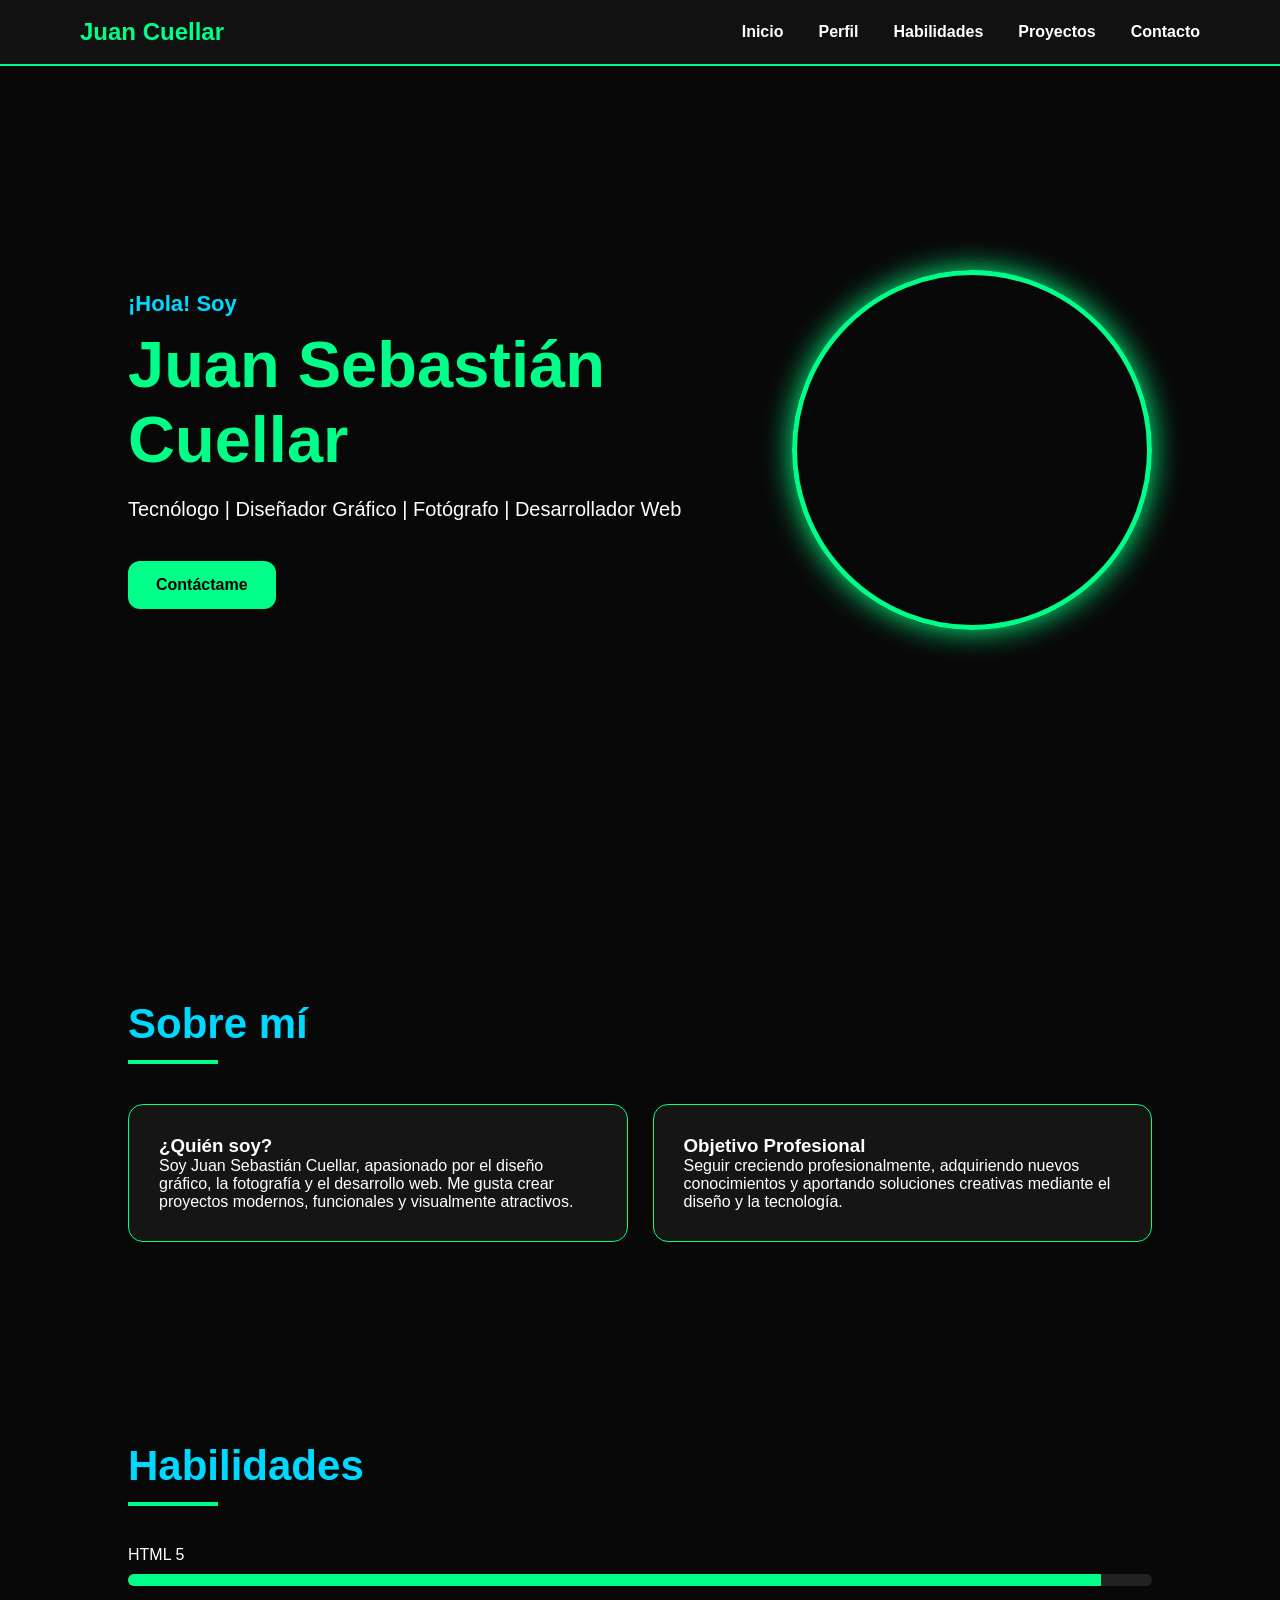
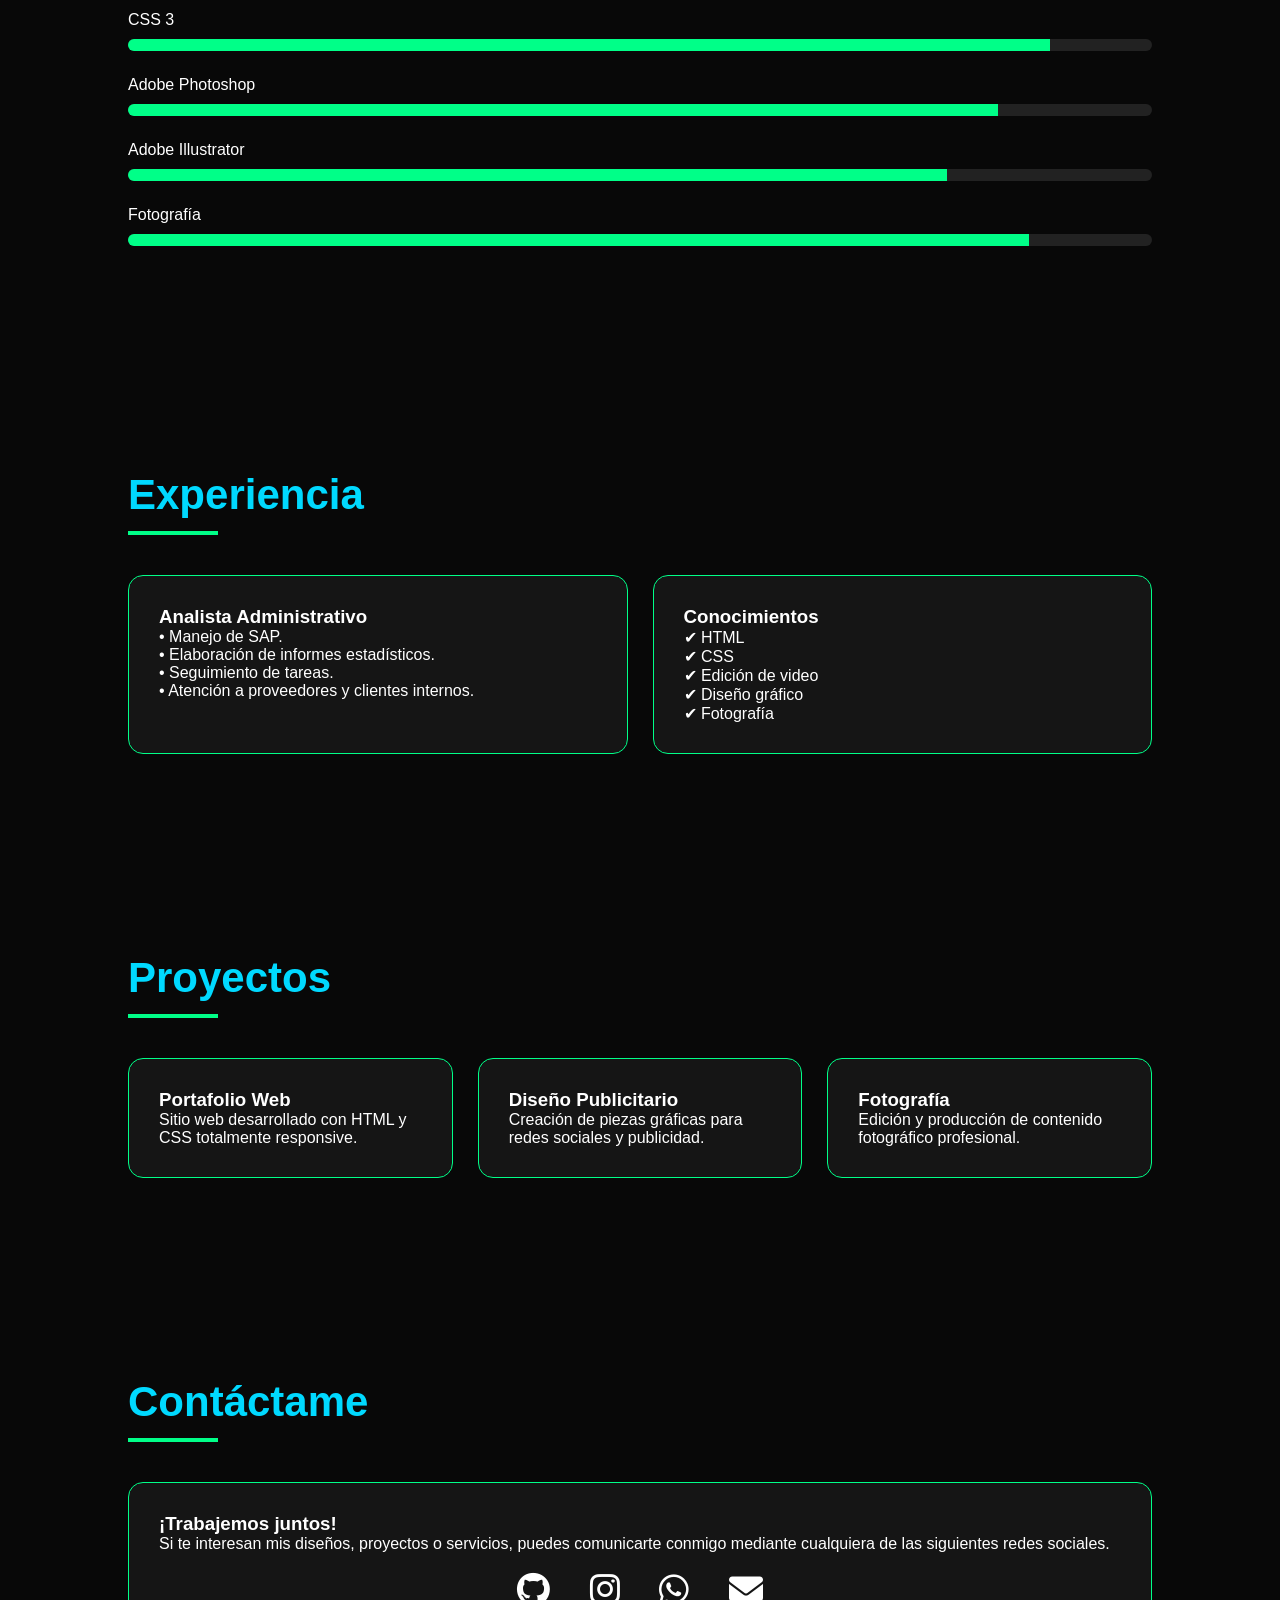
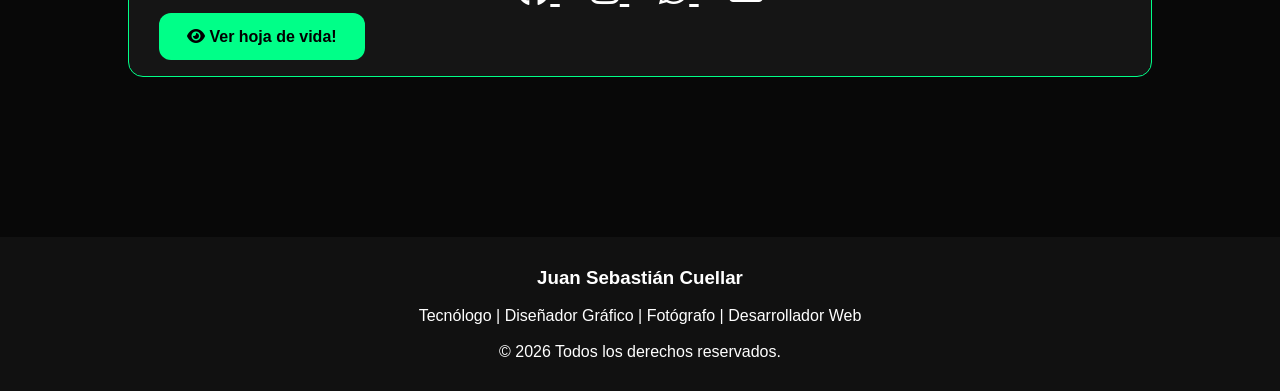
==== index.html @ 85b4ab9d "ACTUALIZADO - CORRECCIONES" ====
<!DOCTYPE html>
<html lang="es">

<head>

<meta charset="UTF-8">
<meta name="viewport" content="width=device-width, initial-scale=1.0">

<title>Juan Sebastián Cuellar | Portafolio</title>

<!-- ICONOS -->
<link rel="stylesheet"
href="https://cdnjs.cloudflare.com/ajax/libs/font-awesome/6.7.2/css/all.min.css">

<style>

/*==========================
RESET
==========================*/

*{
margin:0;
padding:0;
box-sizing:border-box;
font-family:Arial, Helvetica, sans-serif;
}

html{
scroll-behavior:smooth;
}

body{

background:#080808;

color:white;

overflow-x:hidden;

}


/*==========================
NAVBAR
==========================*/

header{

position:fixed;

top:0;

left:0;

width:100%;

background:#111;

border-bottom:2px solid #00ff88;

z-index:999;

}

nav{

max-width:1200px;

margin:auto;

display:flex;

justify-content:space-between;

align-items:center;

padding:18px 40px;

}

.logo{

font-size:24px;

font-weight:bold;

color:#00ff88;

}

.menu{

display:flex;

list-style:none;

gap:35px;

}

.menu a{

color:white;

text-decoration:none;

font-weight:bold;

transition:.3s;

}

.menu a:hover{

color:#00ff88;

}

.menu-toggle{

display:none;

font-size:30px;

cursor:pointer;

}


/*==========================
INICIO
==========================*/

.hero{

min-height:100vh;

display:flex;

justify-content:space-between;

align-items:center;

padding:120px 10%;

gap:50px;

}

.hero-text{

max-width:600px;

}

.hero-text h3{

font-size:22px;

color:#00d9ff;

margin-bottom:10px;

}

.hero-text h1{

font-size:65px;

margin-bottom:15px;

color:#00ff88;

}

.hero-text p{

font-size:20px;

line-height:1.7;

margin-bottom:35px;

}

.botones{

display:flex;

gap:20px;

flex-wrap:wrap;

}

.btn{

background:#00ff88;

padding:15px 28px;

border-radius:12px;

text-decoration:none;

color:black;

font-weight:bold;

transition:.3s;

}

.btn:hover{

transform:translateY(-5px);

background:#00d9ff;

}

.hero img{

width:360px;

height:360px;

border-radius:50%;

object-fit:cover;

border:5px solid #00ff88;

box-shadow:0 0 30px #00ff88;

}


/*==========================
SECCIONES
==========================*/

section{

padding:100px 10%;

}

.titulo{

font-size:42px;

color:#00d9ff;

margin-bottom:40px;

position:relative;

}

.titulo::after{

content:"";

display:block;

width:90px;

height:4px;

background:#00ff88;

margin-top:12px;

}


/*==========================
TARJETAS
==========================*/

.cards{

display:grid;

grid-template-columns:repeat(auto-fit,minmax(250px,1fr));

gap:25px;

}

.card{

background:#151515;

padding:30px;

border-radius:15px;

border:1px solid #00ff88;

transition:.4s;

}

.card:hover{

transform:translateY(-10px);

box-shadow:0 0 20px #00ff88;

}


/*==========================
BARRAS
==========================*/

.skill{

margin-bottom:25px;

}

.skill span{

display:block;

margin-bottom:10px;

}

.barra{

width:100%;

height:12px;

background:#222;

border-radius:20px;

overflow:hidden;

}

.progreso{

height:100%;

background:#00ff88;

}


/*==========================
REDES
==========================*/

.social{

text-align:center;

}

.social a{

font-size:34px;

color:white;

margin:15px;

transition:.3s;

}

.social a:hover{

color:#00ff88;

}


/*==========================
FOOTER
==========================*/

footer{

background:#111;

text-align:center;

padding:30px;

margin-top:60px;

}


/*==========================
RESPONSIVE
==========================*/

@media(max-width:900px){

.menu{

display:none;

position:absolute;

top:80px;

left:0;

width:100%;

background:#111;

flex-direction:column;

padding:30px;

text-align:center;

}

.menu.active{

display:flex;

}

.menu-toggle{

display:block;

}

.hero{

flex-direction:column-reverse;

text-align:center;

padding-top:160px;

}

.hero img{

width:230px;

height:230px;

}

.hero-text h1{

font-size:45px;

}

.hero-text p{

font-size:18px;

}

.botones{

justify-content:center;

}

}

</style>

</head>

<body>


<header>

<nav>

<div class="logo">

Juan Cuellar

</div>

<div class="menu-toggle" id="menu-toggle">

☰

</div>

<ul class="menu" id="menu">

<li><a href="#inicio">Inicio</a></li>

<li><a href="#perfil">Perfil</a></li>

<li><a href="#habilidades">Habilidades</a></li>

<li><a href="#proyectos">Proyectos</a></li>

<li><a href="#contacto">Contacto</a></li>

</ul>

</nav>

</header>



<section id="inicio" class="hero">

<div class="hero-text">

<h3>¡Hola! Soy</h3>

<h1>Juan Sebastián Cuellar</h1>

<p>

Tecnólogo | Diseñador Gráfico | Fotógrafo | Desarrollador Web

</p>

<div class="botones">

<a href="#contacto" class="btn">

Contáctame

</a>


</div>

</div>

<img src="https://r2.fivemanage.com/TDq9dc4mhyBtSby4RdbFO/imagen_2026-07-11_012246253.png" alt="Foto">

</section>

<!-- ==========================
PERFIL
========================== -->

<section id="perfil">

    <h2 class="titulo">Sobre mí</h2>

    <div class="cards">

        <div class="card">

            <h3>¿Quién soy?</h3>

            <p>
                Soy Juan Sebastián Cuellar, apasionado por el diseño gráfico,
                la fotografía y el desarrollo web. Me gusta crear proyectos
                modernos, funcionales y visualmente atractivos.
            </p>

        </div>

        <div class="card">

            <h3>Objetivo Profesional</h3>

            <p>
                Seguir creciendo profesionalmente, adquiriendo nuevos conocimientos
                y aportando soluciones creativas mediante el diseño y la tecnología.
            </p>

        </div>

    </div>

</section>



<!-- ==========================
HABILIDADES
========================== -->

<section id="habilidades">

    <h2 class="titulo">Habilidades</h2>

    <div class="skill">

        <span>HTML 5</span>

        <div class="barra">
            <div class="progreso" style="width:95%;"></div>
        </div>

    </div>

    <div class="skill">

        <span>CSS 3</span>

        <div class="barra">
            <div class="progreso" style="width:90%;"></div>
        </div>

    </div>

    <div class="skill">

        <span>Adobe Photoshop</span>

        <div class="barra">
            <div class="progreso" style="width:85%;"></div>
        </div>

    </div>

    <div class="skill">

        <span>Adobe Illustrator</span>

        <div class="barra">
            <div class="progreso" style="width:80%;"></div>
        </div>

    </div>

    <div class="skill">

        <span>Fotografía</span>

        <div class="barra">
            <div class="progreso" style="width:88%;"></div>
        </div>

    </div>

</section>



<!-- ==========================
EXPERIENCIA
========================== -->

<section id="experiencia">

<h2 class="titulo">

Experiencia

</h2>

<div class="cards">

<div class="card">

<h3>

Analista Administrativo

</h3>

<p>

• Manejo de SAP.

</p>

<p>

• Elaboración de informes estadísticos.

</p>

<p>

• Seguimiento de tareas.

</p>

<p>

• Atención a proveedores y clientes internos.

</p>

</div>

<div class="card">

<h3>

Conocimientos

</h3>

<p>

✔ HTML

</p>

<p>

✔ CSS

</p>

<p>

✔ Edición de video

</p>

<p>

✔ Diseño gráfico

</p>

<p>

✔ Fotografía

</p>

</div>

</div>

</section>



<!-- ==========================
PROYECTOS
========================== -->

<section id="proyectos">

<h2 class="titulo">

Proyectos

</h2>

<div class="cards">

<div class="card">

<h3>

Portafolio Web

</h3>

<p>

Sitio web desarrollado con HTML y CSS totalmente responsive.

</p>

</div>

<div class="card">

<h3>

Diseño Publicitario

</h3>

<p>

Creación de piezas gráficas para redes sociales y publicidad.

</p>

</div>

<div class="card">

<h3>

Fotografía

</h3>

<p>

Edición y producción de contenido fotográfico profesional.

</p>

</div>

</div>

</section>

<!-- ==========================
CONTACTO
========================== -->

<section id="contacto">

    <h2 class="titulo">Contáctame</h2>

    <div class="cards">

        <div class="card">

            <h3>¡Trabajemos juntos!</h3>

            <p>
                Si te interesan mis diseños, proyectos o servicios,
                puedes comunicarte conmigo mediante cualquiera de
                las siguientes redes sociales.
            </p>

            <br>

            <div class="social">

                <!-- GitHub -->
                <a href="https://github.com/Sebitxs185/Juan-Sebastian-Cuellar-Cantillo" target="_blank">
                    <i class="fa-brands fa-github"></i>
                </a>

                <!-- Instagram -->
                <a href="https://www.instagram.com/sebitas.185/" target="_blank">
                    <i class="fa-brands fa-instagram"></i>
                </a>

                <!-- WhatsApp -->
                <a href="https://w.app/7elogc" target="_blank">
                    <i class="fa-brands fa-whatsapp"></i>
                </a>

                <!-- Correo -->
                <a href="mailto:cuellaroscar321@gmail.com">
                    <i class="fa-solid fa-envelope"></i>
                </a>

            </div>

            <br>

            <a href="HOJA DE VIDA 2026.pdf" target="_blank" class="btn">
                <i class="fa-solid fa-eye"></i>
                Ver hoja de vida!
            </a>

        </div>

    </div>

</section>


<!-- ==========================
FOOTER
========================== -->

<footer>

    <h3>Juan Sebastián Cuellar</h3>

    <br>

    <p>
        Tecnólogo | Diseñador Gráfico | Fotógrafo | Desarrollador Web
    </p>

    <br>

    <p>
        © 2026 Todos los derechos reservados.
    </p>

</footer>


<!-- ==========================
JAVASCRIPT
========================== -->

<script>

const menuToggle = document.getElementById("menu-toggle");

const menu = document.getElementById("menu");

menuToggle.addEventListener("click", () => {

    menu.classList.toggle("active");

});

// Cerrar el menú al pulsar un enlace en móvil
document.querySelectorAll(".menu a").forEach(link => {

    link.addEventListener("click", () => {

        menu.classList.remove("active");

    });

});

</script>

</body>

</html>
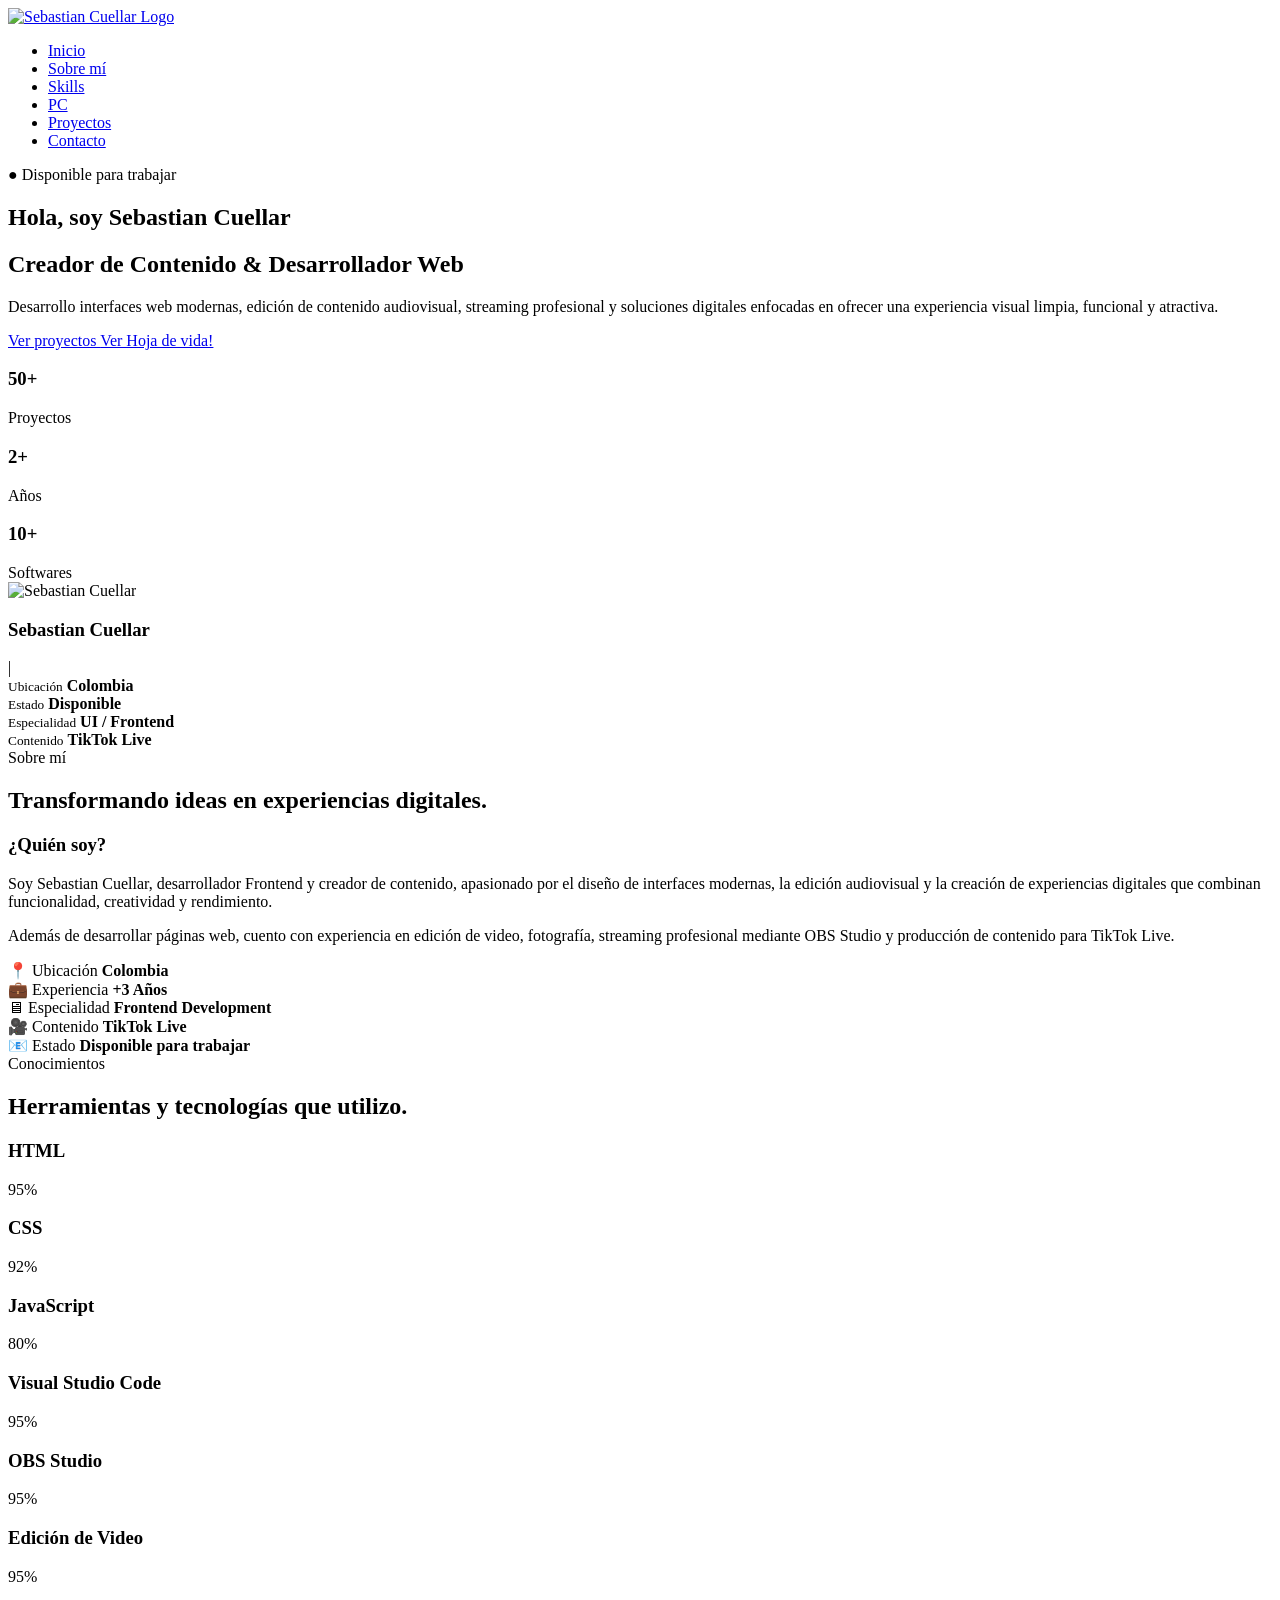
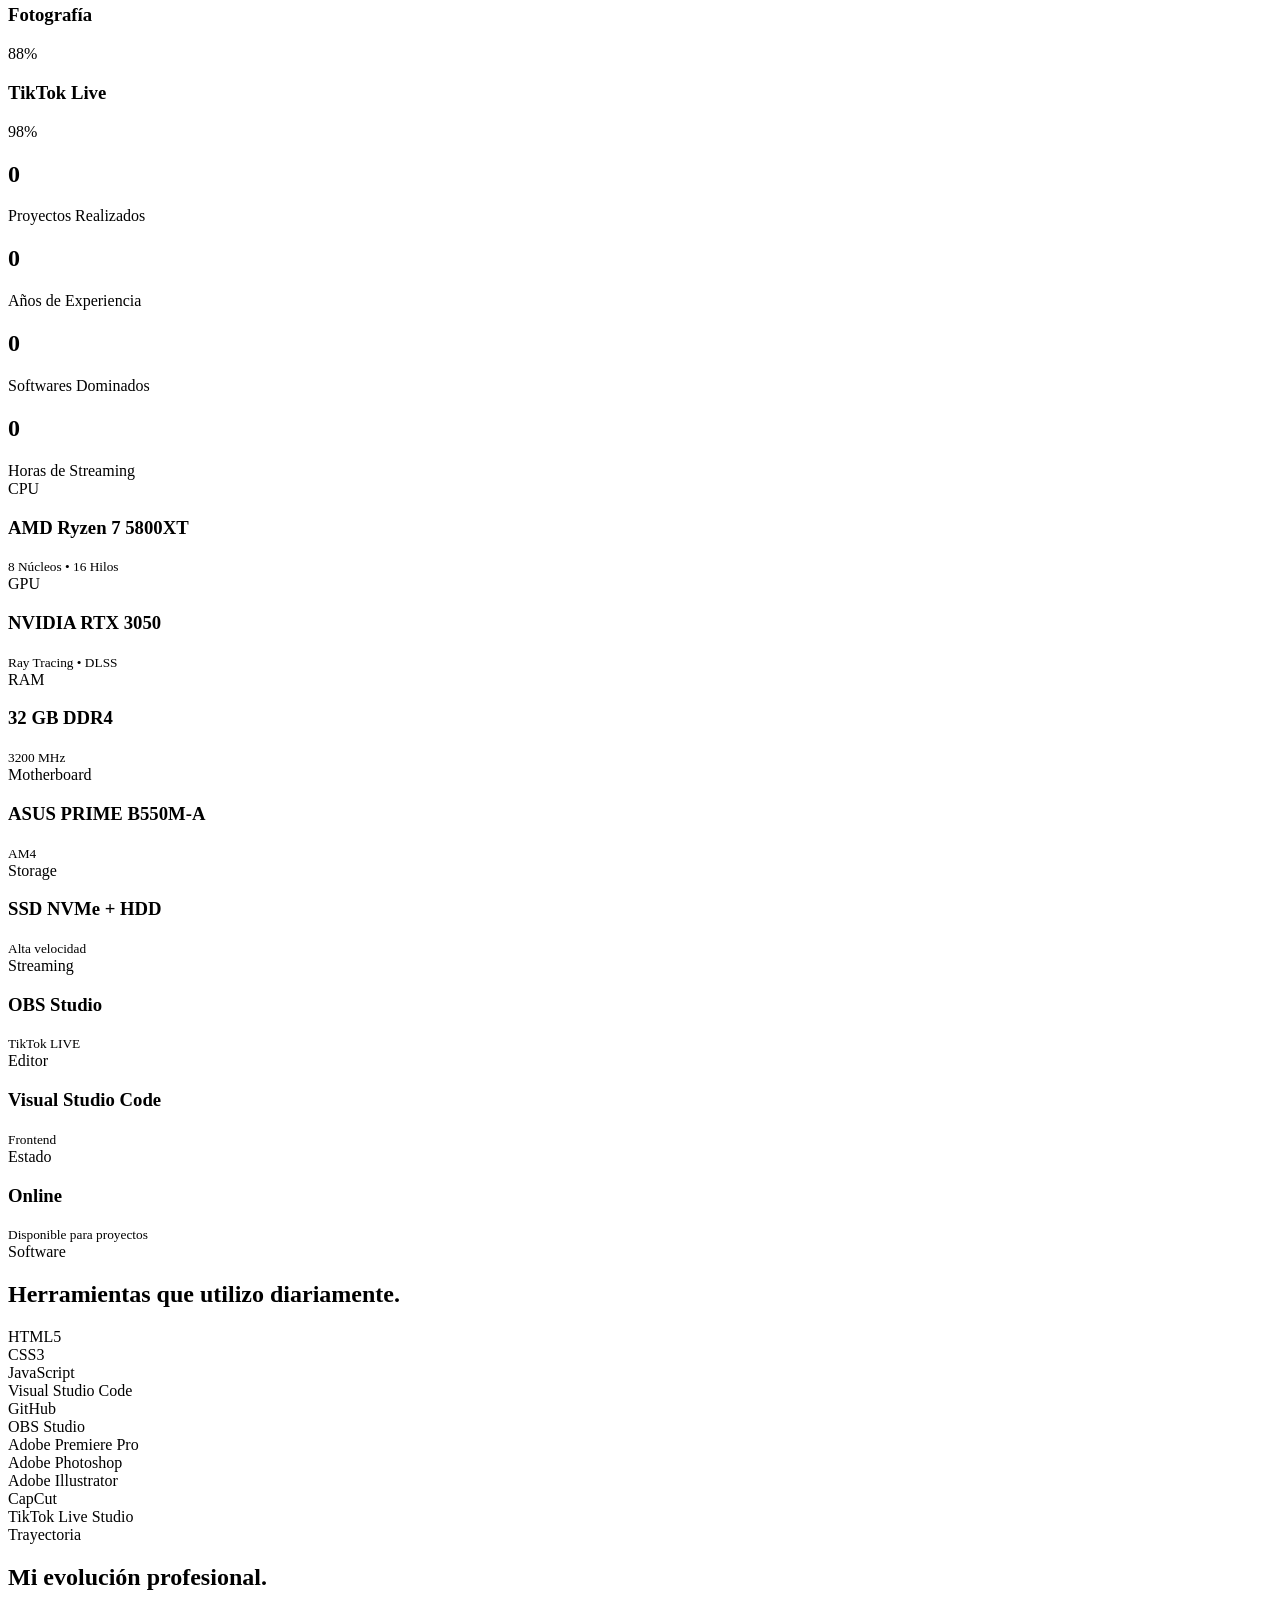
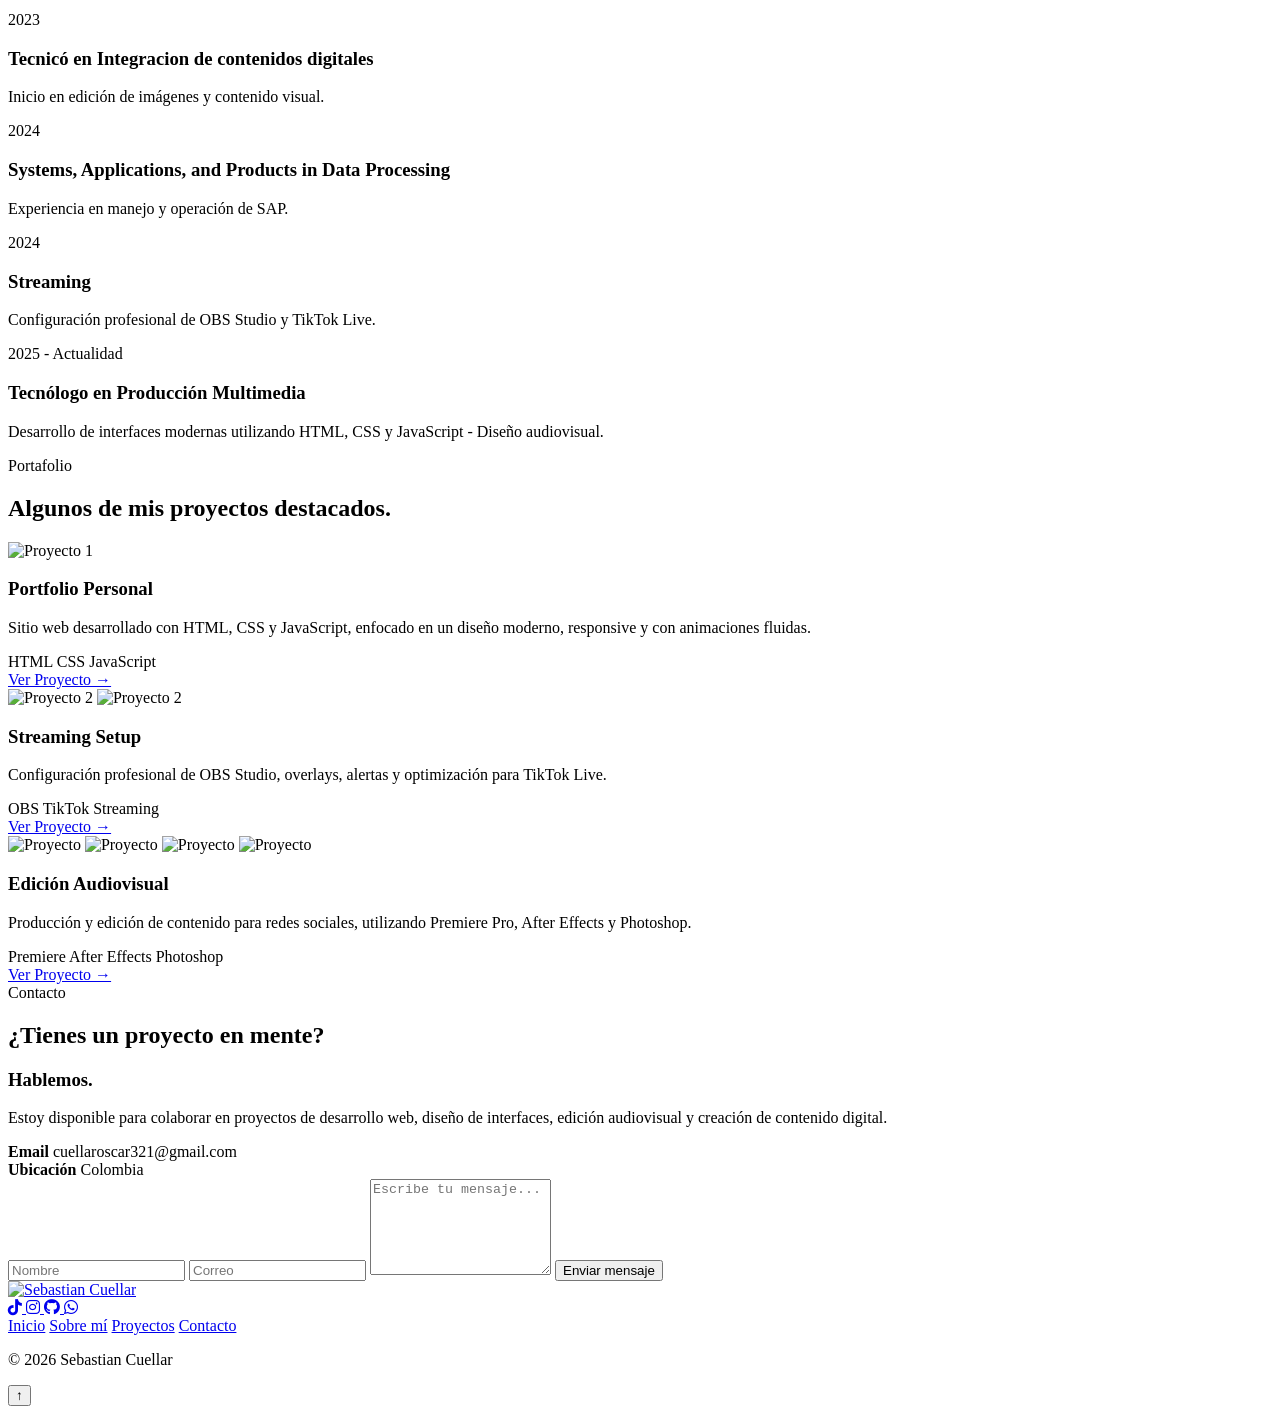
==== commit c1ed5705: "PORTAFOLIO" ====
--- a/index.html
+++ b/index.html
@@ -3,926 +3,1020 @@
 
 <head>
 
-<meta charset="UTF-8">
-<meta name="viewport" content="width=device-width, initial-scale=1.0">
-
-<title>Juan Sebastián Cuellar | Portafolio</title>
-
-<!-- ICONOS -->
-<link rel="stylesheet"
-href="https://cdnjs.cloudflare.com/ajax/libs/font-awesome/6.7.2/css/all.min.css">
-
-<style>
-
-/*==========================
-RESET
-==========================*/
-
-*{
-margin:0;
-padding:0;
-box-sizing:border-box;
-font-family:Arial, Helvetica, sans-serif;
-}
-
-html{
-scroll-behavior:smooth;
-}
-
-body{
-
-background:#080808;
-
-color:white;
-
-overflow-x:hidden;
-
-}
-
-
-/*==========================
-NAVBAR
-==========================*/
-
-header{
-
-position:fixed;
-
-top:0;
-
-left:0;
-
-width:100%;
-
-background:#111;
-
-border-bottom:2px solid #00ff88;
-
-z-index:999;
-
-}
-
-nav{
-
-max-width:1200px;
-
-margin:auto;
-
-display:flex;
-
-justify-content:space-between;
-
-align-items:center;
-
-padding:18px 40px;
-
-}
-
-.logo{
-
-font-size:24px;
-
-font-weight:bold;
-
-color:#00ff88;
-
-}
-
-.menu{
-
-display:flex;
-
-list-style:none;
-
-gap:35px;
-
-}
-
-.menu a{
-
-color:white;
-
-text-decoration:none;
-
-font-weight:bold;
-
-transition:.3s;
-
-}
-
-.menu a:hover{
-
-color:#00ff88;
-
-}
-
-.menu-toggle{
-
-display:none;
-
-font-size:30px;
-
-cursor:pointer;
-
-}
-
-
-/*==========================
-INICIO
-==========================*/
-
-.hero{
-
-min-height:100vh;
-
-display:flex;
-
-justify-content:space-between;
-
-align-items:center;
-
-padding:120px 10%;
-
-gap:50px;
-
-}
-
-.hero-text{
-
-max-width:600px;
-
-}
-
-.hero-text h3{
-
-font-size:22px;
-
-color:#00d9ff;
-
-margin-bottom:10px;
-
-}
-
-.hero-text h1{
-
-font-size:65px;
-
-margin-bottom:15px;
-
-color:#00ff88;
-
-}
-
-.hero-text p{
-
-font-size:20px;
-
-line-height:1.7;
-
-margin-bottom:35px;
-
-}
-
-.botones{
-
-display:flex;
-
-gap:20px;
-
-flex-wrap:wrap;
-
-}
-
-.btn{
-
-background:#00ff88;
-
-padding:15px 28px;
-
-border-radius:12px;
-
-text-decoration:none;
-
-color:black;
-
-font-weight:bold;
-
-transition:.3s;
-
-}
-
-.btn:hover{
-
-transform:translateY(-5px);
-
-background:#00d9ff;
-
-}
-
-.hero img{
-
-width:360px;
-
-height:360px;
-
-border-radius:50%;
-
-object-fit:cover;
-
-border:5px solid #00ff88;
-
-box-shadow:0 0 30px #00ff88;
-
-}
-
-
-/*==========================
-SECCIONES
-==========================*/
-
-section{
-
-padding:100px 10%;
-
-}
-
-.titulo{
-
-font-size:42px;
-
-color:#00d9ff;
-
-margin-bottom:40px;
-
-position:relative;
-
-}
-
-.titulo::after{
-
-content:"";
-
-display:block;
-
-width:90px;
-
-height:4px;
-
-background:#00ff88;
-
-margin-top:12px;
-
-}
-
-
-/*==========================
-TARJETAS
-==========================*/
-
-.cards{
-
-display:grid;
-
-grid-template-columns:repeat(auto-fit,minmax(250px,1fr));
-
-gap:25px;
-
-}
-
-.card{
-
-background:#151515;
-
-padding:30px;
-
-border-radius:15px;
-
-border:1px solid #00ff88;
-
-transition:.4s;
-
-}
-
-.card:hover{
-
-transform:translateY(-10px);
-
-box-shadow:0 0 20px #00ff88;
-
-}
-
-
-/*==========================
-BARRAS
-==========================*/
-
-.skill{
-
-margin-bottom:25px;
-
-}
-
-.skill span{
-
-display:block;
-
-margin-bottom:10px;
-
-}
-
-.barra{
-
-width:100%;
-
-height:12px;
-
-background:#222;
-
-border-radius:20px;
-
-overflow:hidden;
-
-}
-
-.progreso{
-
-height:100%;
-
-background:#00ff88;
-
-}
-
-
-/*==========================
-REDES
-==========================*/
-
-.social{
-
-text-align:center;
-
-}
-
-.social a{
-
-font-size:34px;
-
-color:white;
-
-margin:15px;
-
-transition:.3s;
-
-}
-
-.social a:hover{
-
-color:#00ff88;
-
-}
-
-
-/*==========================
-FOOTER
-==========================*/
-
-footer{
-
-background:#111;
-
-text-align:center;
-
-padding:30px;
-
-margin-top:60px;
-
-}
-
-
-/*==========================
-RESPONSIVE
-==========================*/
-
-@media(max-width:900px){
-
-.menu{
-
-display:none;
-
-position:absolute;
-
-top:80px;
-
-left:0;
-
-width:100%;
-
-background:#111;
-
-flex-direction:column;
-
-padding:30px;
-
-text-align:center;
-
-}
-
-.menu.active{
-
-display:flex;
-
-}
-
-.menu-toggle{
-
-display:block;
-
-}
-
-.hero{
-
-flex-direction:column-reverse;
-
-text-align:center;
-
-padding-top:160px;
-
-}
-
-.hero img{
-
-width:230px;
-
-height:230px;
-
-}
-
-.hero-text h1{
-
-font-size:45px;
-
-}
-
-.hero-text p{
-
-font-size:18px;
-
-}
-
-.botones{
-
-justify-content:center;
-
-}
-
-}
-
-</style>
+    <!-- Configuración -->
+    <meta charset="UTF-8">
+    <meta name="viewport" content="width=device-width, initial-scale=1.0">
+
+    <!-- Título -->
+    <title>Sebastian Cuellar | Portfolio</title>
+
+    <!-- Google Fonts -->
+    <link rel="preconnect" href="https://fonts.googleapis.com">
+    <link rel="preconnect" href="https://fonts.gstatic.com" crossorigin>
+
+    <link href="https://fonts.googleapis.com/css2?family=Inter:wght@300;400;500;600;700;800&family=Space+Grotesk:wght@400;500;600;700&display=swap" rel="stylesheet">
+
+    <!-- CSS -->
+    <link rel="stylesheet" href="style.css">
+    <link rel="stylesheet" href="animations.css">
+
+    <link rel="stylesheet" href="https://cdnjs.cloudflare.com/ajax/libs/font-awesome/6.7.2/css/all.min.css">
 
 </head>
 
 <body>
 
-
-<header>
-
-<nav>
-
-<div class="logo">
-
-Juan Cuellar
+    <!-- ===================== -->
+    <!-- BACKGROUND -->
+    <!-- ===================== -->
+
+    <div class="background-grid"></div>
+    <div class="background-blur blur-1"></div>
+    <div class="background-blur blur-2"></div>
+
+<!-- ========================= -->
+<!-- HEADER -->
+<!-- ========================= -->
+
+<header class="header">
+
+    <div class="logo">
+
+        <a href="#hero">
+
+            <img src="https://r2.fivemanage.com/TDq9dc4mhyBtSby4RdbFO/ICONOSCTRANSPA.png"
+                 alt="Sebastian Cuellar Logo">
+
+        </a>
+
+    </div>
+
+    <nav>
+
+        <ul class="nav-links">
+
+            <li><a href="#hero">Inicio</a></li>
+            <li><a href="#about">Sobre mí</a></li>
+            <li><a href="#skills">Skills</a></li>
+            <li><a href="#workstation">PC</a></li>
+            <li><a href="#projects">Proyectos</a></li>
+            <li><a href="#contact">Contacto</a></li>
+
+        </ul>
+
+    </nav>
+
+</header>
+
+    <!-- ===================== -->
+    <!-- MAIN -->
+    <!-- ===================== -->
+
+    <main>
+
+        <!-- HERO -->
+        <section id="hero">
+
+<div class="container hero-container">
+
+    <!-- ========================= -->
+    <!-- HERO LEFT -->
+    <!-- ========================= -->
+
+    <div class="hero-content">
+
+        <span class="hero-tag">
+            ● Disponible para trabajar
+        </span>
+
+        <h1>
+
+            Hola, soy <span>Sebastian Cuellar</span>
+
+        </h1>
+
+        <h2>
+
+            Creador de Contenido &
+            Desarrollador Web
+
+        </h2>
+
+        <p>
+
+            Desarrollo interfaces web modernas, edición de contenido audiovisual,
+            streaming profesional y soluciones digitales enfocadas en ofrecer una
+            experiencia visual limpia, funcional y atractiva.
+
+        </p>
+
+        <div class="hero-buttons">
+
+            <a href="#projects" class="btn btn-primary">
+                Ver proyectos
+            </a>
+
+            <a href="assets/CV.pdf" class="btn btn-secondary" target="_blank">
+                Ver Hoja de vida!
+            </a>
+
+        </div>
+
+        <div class="hero-stats">
+
+            <div class="stat-card">
+
+                <h3>50+</h3>
+
+                <span>Proyectos</span>
+
+            </div>
+
+            <div class="stat-card">
+
+                <h3>2+</h3>
+
+                <span>Años</span>
+
+            </div>
+
+            <div class="stat-card">
+
+                <h3>10+</h3>
+
+                <span>Softwares</span>
+
+            </div>
+
+        </div>
+
+    </div>
+
+    <!-- ========================= -->
+    <!-- HERO RIGHT -->
+    <!-- ========================= -->
+
+    <div class="hero-image">
+
+        <div class="profile-card">
+
+          <div class="profile-image">
+
+    <div class="orbit orbit-1"></div>
+
+    <div class="orbit orbit-2"></div>
+
+
+    <img src="https://r2.fivemanage.com/TDq9dc4mhyBtSby4RdbFO/imagen_2026-07-11_012246253.png"
+         alt="Sebastian Cuellar">
+
+</div> 
+
+            <div class="profile-info">
+
+    <h3>Sebastian Cuellar</h3>
+
+    <span id="typing-text"></span>
+
+    <span class="typing-cursor">|</span>
 
 </div>
 
-<div class="menu-toggle" id="menu-toggle">
-
-☰
+            <div class="profile-details">
+
+                <div>
+
+                    <small>Ubicación</small>
+
+                    <strong>Colombia</strong>
+
+                </div>
+
+                <div>
+
+                    <small>Estado</small>
+
+                    <strong>Disponible</strong>
+
+                </div>
+
+                <div>
+
+                    <small>Especialidad</small>
+
+                    <strong>UI / Frontend</strong>
+
+                </div>
+
+                <div>
+
+                    <small>Contenido</small>
+
+                    <strong>TikTok Live</strong>
+
+                </div>
+
+            </div>
+
+        </div>
+
+    </div>
 
 </div>
 
-<ul class="menu" id="menu">
-
-<li><a href="#inicio">Inicio</a></li>
-
-<li><a href="#perfil">Perfil</a></li>
-
-<li><a href="#habilidades">Habilidades</a></li>
-
-<li><a href="#proyectos">Proyectos</a></li>
-
-<li><a href="#contacto">Contacto</a></li>
-
-</ul>
-
-</nav>
-
-</header>
-
-
-
-<section id="inicio" class="hero">
-
-<div class="hero-text">
-
-<h3>¡Hola! Soy</h3>
-
-<h1>Juan Sebastián Cuellar</h1>
-
-<p>
-
-Tecnólogo | Diseñador Gráfico | Fotógrafo | Desarrollador Web
-
-</p>
-
-<div class="botones">
-
-<a href="#contacto" class="btn">
-
-Contáctame
+        </section>
+
+        <!-- ABOUT -->
+        <section id="about">
+
+            <div class="container">
+
+    <div class="section-title">
+
+        <span>Sobre mí</span>
+
+        <h2>Transformando ideas en experiencias digitales.</h2>
+
+    </div>
+
+    <div class="about-grid">
+
+        <!-- Información -->
+
+        <div class="about-card">
+
+            <h3>¿Quién soy?</h3>
+
+            <p>
+                Soy Sebastian Cuellar, desarrollador Frontend y creador de contenido,
+                apasionado por el diseño de interfaces modernas, la edición audiovisual
+                y la creación de experiencias digitales que combinan funcionalidad,
+                creatividad y rendimiento.
+            </p>
+
+            <p>
+                Además de desarrollar páginas web, cuento con experiencia en edición
+                de video, fotografía, streaming profesional mediante OBS Studio y
+                producción de contenido para TikTok Live.
+            </p>
+
+        </div>
+
+        <!-- Datos rápidos -->
+
+        <div class="about-card">
+
+            <div class="about-info">
+
+                <span>📍 Ubicación</span>
+
+                <strong>Colombia</strong>
+
+            </div>
+
+            <div class="about-info">
+
+                <span>💼 Experiencia</span>
+
+                <strong>+3 Años</strong>
+
+            </div>
+
+            <div class="about-info">
+
+                <span>🖥 Especialidad</span>
+
+                <strong>Frontend Development</strong>
+
+            </div>
+
+            <div class="about-info">
+
+                <span>🎥 Contenido</span>
+
+                <strong>TikTok Live</strong>
+
+            </div>
+
+            <div class="about-info">
+
+                <span>📧 Estado</span>
+
+                <strong>Disponible para trabajar</strong>
+
+            </div>
+
+        </div>
+
+    </div>
+
+</div>
+
+        </section>
+
+        <!-- SKILLS -->
+        <section id="skills">
+
+            <div class="container">
+
+    <div class="section-title">
+
+        <span>Conocimientos</span>
+
+        <h2>Herramientas y tecnologías que utilizo.</h2>
+
+    </div>
+
+    <div class="skills-grid">
+
+        <!-- Columna izquierda -->
+
+        <div class="skills-column">
+
+            <div class="skill-card">
+
+                <div class="skill-header">
+
+                    <h3>HTML</h3>
+                    <span>95%</span>
+
+                </div>
+
+                <div class="progress-bar">
+
+                    <div class="progress html" data-width="95%"></div>
+
+                </div>
+
+            </div>
+
+            <div class="skill-card">
+
+                <div class="skill-header">
+
+                    <h3>CSS</h3>
+                    <span>92%</span>
+
+                </div>
+
+                <div class="progress-bar">
+
+                    <div class="progress css" data-width="92%"></div>
+
+                </div>
+
+            </div>
+
+            <div class="skill-card">
+
+                <div class="skill-header">
+
+                    <h3>JavaScript</h3>
+                    <span>80%</span>
+
+                </div>
+
+                <div class="progress-bar">
+
+                    <div class="progress javascript" data-width="80%"></div>
+
+                </div>
+
+            </div>
+
+            <div class="skill-card">
+
+                <div class="skill-header">
+
+                    <h3>Visual Studio Code</h3>
+                    <span>95%</span>
+
+                </div>
+
+                <div class="progress-bar">
+
+                    <div class="progress vscode" data-width="95%"></div>
+
+                </div>
+
+            </div>
+
+        </div>
+
+        <!-- Columna derecha -->
+
+        <div class="skills-column">
+
+            <div class="skill-card">
+
+                <div class="skill-header">
+
+                    <h3>OBS Studio</h3>
+                    <span>95%</span>
+
+                </div>
+
+                <div class="progress-bar">
+
+                    <div class="progress obs" data-width="95%"></div>
+
+                </div>
+
+            </div>
+
+            <div class="skill-card">
+
+                <div class="skill-header">
+
+                    <h3>Edición de Video</h3>
+                    <span>95%</span>
+
+                </div>
+
+                <div class="progress-bar">
+
+                    <div class="progress video" data-width="95%"></div>
+
+                </div>
+
+            </div>
+
+            <div class="skill-card">
+
+                <div class="skill-header">
+
+                    <h3>Fotografía</h3>
+                    <span>88%</span>
+
+                </div>
+
+                <div class="progress-bar">
+
+                    <div class="progress photography" data-width="88%"></div>
+
+                </div>
+
+            </div>
+
+            <div class="skill-card">
+
+                <div class="skill-header">
+
+                    <h3>TikTok Live</h3>
+                    <span>98%</span>
+
+                </div>
+
+                <div class="progress-bar">
+
+                    <div class="progress tiktok" data-width="98%"></div>
+
+                </div>
+
+            </div>
+
+        </div>
+
+    </div>
+
+</div>
+        </section>
+
+
+<section id="stats">
+
+    <div class="container">
+
+        <div class="stats-grid">
+
+            <div class="stats-card">
+
+                <h2 class="counter" data-count="50">0</h2>
+
+                <span>Proyectos Realizados</span>
+
+            </div>
+
+            <div class="stats-card">
+
+                <h2 class="counter" data-count="2">0</h2>
+
+                <span>Años de Experiencia</span>
+
+            </div>
+
+            <div class="stats-card">
+
+                <h2 class="counter" data-count="10">0</h2>
+
+                <span>Softwares Dominados</span>
+
+            </div>
+
+            <div class="stats-card">
+
+                <h2 class="counter" data-count="100">0</h2>
+
+                <span>Horas de Streaming</span>
+
+            </div>
+
+        </div>
+
+    </div>
+
+</section>
+
+
+        <!-- WORKSTATION -->
+
+    <section id="workstation"></section>
+
+        <div class="workstation-grid">
+
+    <div class="hardware-card">
+
+        <span>CPU</span>
+
+        <h3>AMD Ryzen 7 5800XT</h3>
+
+        <small>8 Núcleos • 16 Hilos</small>
+
+    </div>
+
+    <div class="hardware-card">
+
+        <span>GPU</span>
+
+        <h3>NVIDIA RTX 3050</h3>
+
+        <small>Ray Tracing • DLSS</small>
+
+    </div>
+
+    <div class="hardware-card">
+
+        <span>RAM</span>
+
+        <h3>32 GB DDR4</h3>
+
+        <small>3200 MHz</small>
+
+    </div>
+
+    <div class="hardware-card">
+
+        <span>Motherboard</span>
+
+        <h3>ASUS PRIME B550M-A</h3>
+
+        <small>AM4</small>
+
+    </div>
+
+    <div class="hardware-card">
+
+        <span>Storage</span>
+
+        <h3>SSD NVMe + HDD</h3>
+
+        <small>Alta velocidad</small>
+
+    </div>
+
+    <div class="hardware-card">
+
+        <span>Streaming</span>
+
+        <h3>OBS Studio</h3>
+
+        <small>TikTok LIVE</small>
+
+    </div>
+
+    <div class="hardware-card">
+
+        <span>Editor</span>
+
+        <h3>Visual Studio Code</h3>
+
+        <small>Frontend</small>
+
+    </div>
+
+    <div class="hardware-card">
+
+        <span>Estado</span>
+
+        <h3>Online</h3>
+
+        <small>Disponible para proyectos</small>
+
+    </div>
+
+</div>
+        </section>
+
+        <!-- SOFTWARE -->
+        <section id="software">
+
+            <div class="container">
+
+    <div class="section-title">
+
+        <span>Software</span>
+
+        <h2>Herramientas que utilizo diariamente.</h2>
+
+    </div>
+
+    <div class="software-grid">
+
+        <div class="software-card">HTML5</div>
+
+        <div class="software-card">CSS3</div>
+
+        <div class="software-card">JavaScript</div>
+
+        <div class="software-card">Visual Studio Code</div>
+
+        <div class="software-card">GitHub</div>
+
+        <div class="software-card">OBS Studio</div>
+
+        <div class="software-card">Adobe Premiere Pro</div>
+
+        <div class="software-card">Adobe Photoshop</div>
+
+        <div class="software-card">Adobe Illustrator</div>
+
+        <div class="software-card">CapCut</div>
+
+        <div class="software-card">TikTok Live Studio</div>
+
+    </div>
+
+</div>
+        </section>
+
+        <section id="timeline">
+
+    <div class="container">
+
+        <div class="section-title">
+
+            <span>Trayectoria</span>
+
+            <h2>Mi evolución profesional.</h2>
+
+        </div>
+
+        <div class="timeline">
+
+            <div class="timeline-item">
+
+                <span>2023</span>
+
+                <h3>Tecnicó en Integracion de contenidos digitales</h3>
+
+                <p>
+                    Inicio en edición de imágenes y contenido visual.
+                </p>
+
+            </div>
+
+            <div class="timeline-item">
+
+                <span>2024</span>
+
+                <h3>Systems, Applications, and Products in Data Processing</h3>
+
+                <p>
+                   Experiencia en manejo y operación de SAP.
+                </p>
+
+            </div>
+
+            <div class="timeline-item">
+
+                <span>2024</span>
+
+                <h3>Streaming</h3>
+
+                <p>
+                    Configuración profesional de OBS Studio y TikTok Live.
+                </p>
+
+            </div>
+
+            <div class="timeline-item">
+
+                <span>2025 - Actualidad</span>
+
+                <h3>Tecnólogo en Producción Multimedia</h3>
+
+                <p>
+                    Desarrollo de interfaces modernas utilizando HTML, CSS y JavaScript - Diseño audiovisual.
+                </p>
+
+            </div>
+
+        </div>
+
+    </div>
+
+</section>
+
+        <!-- PROJECTS -->
+        <section id="projects">
+
+            <div class="container">
+
+    <div class="section-title">
+
+        <span>Portafolio</span>
+
+        <h2>Algunos de mis proyectos destacados.</h2>
+
+    </div>
+
+    <div class="projects-grid">
+
+        <!-- Proyecto 1 -->
+
+        <article class="project-card">
+
+            <div class="project-image">
+
+                <img src="https://r2.fivemanage.com/TDq9dc4mhyBtSby4RdbFO/Foto25.jpg" alt="Proyecto 1">
+
+            </div>
+
+            <div class="project-content">
+
+                <h3>Portfolio Personal</h3>
+
+                <p>
+                    Sitio web desarrollado con HTML, CSS y JavaScript,
+                    enfocado en un diseño moderno, responsive y con
+                    animaciones fluidas.
+                </p>
+
+                <div class="project-tags">
+
+                    <span>HTML</span>
+                    <span>CSS</span>
+                    <span>JavaScript</span>
+
+                </div>
+
+                <a href="#" class="project-button">
+                    Ver Proyecto →
+                </a>
+
+            </div>
+
+        </article>
+
+        <!-- Proyecto 2 -->
+
+        <article class="project-card">
+
+            <div class="project-image">
+
+    <div class="slider">
+
+        <img src="https://r2.fivemanage.com/TDq9dc4mhyBtSby4RdbFO/studio-view-poster.d89c375a.png" class="active" alt="Proyecto 2">
+        <img src="https://r2.fivemanage.com/TDq9dc4mhyBtSby4RdbFO/ss_aefa14f73426de7ae6be79876b1a8055b11291bc.1920x1080.jpg" alt="Proyecto 2">
+
+    </div>
+
+</div>
+
+            <div class="project-content">
+
+                <h3>Streaming Setup</h3>
+
+                <p>
+                    Configuración profesional de OBS Studio, overlays,
+                    alertas y optimización para TikTok Live.
+                </p>
+
+                <div class="project-tags">
+
+                    <span>OBS</span>
+                    <span>TikTok</span>
+                    <span>Streaming</span>
+
+                </div>
+
+                <a href="#" class="project-button">
+                    Ver Proyecto →
+                </a>
+
+            </div>
+
+        </article>
+
+        <!-- Proyecto 3 -->
+
+        <article class="project-card">
+
+            <div class="project-image">
+
+    <div class="slider">
+
+        <img src="https://r2.fivemanage.com/TDq9dc4mhyBtSby4RdbFO/POSTERCAMISETA.jpg" class="active" alt="Proyecto">
+        <img src="https://r2.fivemanage.com/TDq9dc4mhyBtSby4RdbFO/JAMESPOSTER.jpg" alt="Proyecto">
+        <img src="https://r2.fivemanage.com/TDq9dc4mhyBtSby4RdbFO/ADIDASBLUEPOSTER.jpg" alt="Proyecto">
+        <img src="https://r2.fivemanage.com/TDq9dc4mhyBtSby4RdbFO/AFICHEHAMBURGUESAFUEGO.jpg" alt="Proyecto">
+
+    </div>
+
+    </div> <!-- Cierra project-image -->
+
+            <div class="project-content">
+
+                <h3>Edición Audiovisual</h3>
+
+                <p>
+                    Producción y edición de contenido para redes sociales,
+                    utilizando Premiere Pro, After Effects y Photoshop.
+                </p>
+
+                <div class="project-tags">
+
+                    <span>Premiere</span>
+                    <span>After Effects</span>
+                    <span>Photoshop</span>
+
+                </div>
+
+                <a href="#" class="project-button">
+                    Ver Proyecto →
+                </a>
+
+            </div>
+
+        </article>
+
+    </div>
+
+</div>
+        </section>
+
+        <!-- CONTACT -->
+        <section id="contact">
+
+            <div class="container">
+
+    <div class="section-title">
+
+        <span>Contacto</span>
+
+        <h2>¿Tienes un proyecto en mente?</h2>
+
+    </div>
+
+    <div class="contact-container">
+
+        <div class="contact-info">
+
+            <h3>Hablemos.</h3>
+
+            <p>
+                Estoy disponible para colaborar en proyectos de desarrollo
+                web, diseño de interfaces, edición audiovisual y creación
+                de contenido digital.
+            </p>
+
+            <div class="contact-item">
+
+                <strong>Email</strong>
+
+                <span>cuellaroscar321@gmail.com</span>
+
+            </div>
+
+            <div class="contact-item">
+
+                <strong>Ubicación</strong>
+
+                <span>Colombia</span>
+
+            </div>
+
+        </div>
+
+        <form id="contact-form" class="contact-form">
+
+    <input
+        type="text"
+        name="name"
+        placeholder="Nombre"
+        required
+    >
+
+    <input
+        type="email"
+        name="email"
+        placeholder="Correo"
+        required
+    >
+
+    <textarea
+        name="message"
+        placeholder="Escribe tu mensaje..."
+        rows="6"
+        required
+    ></textarea>
+
+    <button
+        type="submit"
+        class="btn btn-primary">
+
+        Enviar mensaje
+
+    </button>
+
+</form>
+
+    </div>
+
+</div>
+        </section>
+
+    </main>
+
+    <footer>
+
+    <div class="container footer-content">
+
+        <div>
+
+            <a href="#hero" class="footer-logo">
+
+    <img src="https://r2.fivemanage.com/TDq9dc4mhyBtSby4RdbFO/ICONOSCTRANSPA.png" alt="Sebastian Cuellar">
 
 </a>
 
+           <div class="social-links">
+
+    <a href="https://www.tiktok.com/@sebitas_185?is_from_webapp=1&sender_device=pc" target="_blank" aria-label="TikTok">
+        <i class="fa-brands fa-tiktok"></i>
+    </a>
+
+    <a href="https://www.instagram.com/sebitas.185/" target="_blank" aria-label="Instagram">
+        <i class="fa-brands fa-instagram"></i>
+    </a>
+
+    <a href="https://github.com/TUUSUARIO" target="_blank" aria-label="GitHub">
+        <i class="fa-brands fa-github"></i>
+    </a>
+
+    <a href="https://w.app/7elogc" target="_blank" aria-label="WhatsApp">
+        <i class="fa-brands fa-whatsapp"></i>
+    </a>
 
 </div>
 
-</div>
-
-<img src="https://r2.fivemanage.com/TDq9dc4mhyBtSby4RdbFO/imagen_2026-07-11_012246253.png" alt="Foto">
-
-</section>
-
-<!-- ==========================
-PERFIL
-========================== -->
-
-<section id="perfil">
-
-    <h2 class="titulo">Sobre mí</h2>
-
-    <div class="cards">
-
-        <div class="card">
-
-            <h3>¿Quién soy?</h3>
+        </div>
+
+        <div class="footer-links">
+
+            <a href="#hero">Inicio</a>
+
+            <a href="#about">Sobre mí</a>
+
+            <a href="#projects">Proyectos</a>
+
+            <a href="#contact">Contacto</a>
+
+        </div>
+
+        <div>
 
             <p>
-                Soy Juan Sebastián Cuellar, apasionado por el diseño gráfico,
-                la fotografía y el desarrollo web. Me gusta crear proyectos
-                modernos, funcionales y visualmente atractivos.
+
+                © 2026 Sebastian Cuellar
+
             </p>
 
         </div>
 
-        <div class="card">
-
-            <h3>Objetivo Profesional</h3>
-
-            <p>
-                Seguir creciendo profesionalmente, adquiriendo nuevos conocimientos
-                y aportando soluciones creativas mediante el diseño y la tecnología.
-            </p>
-
-        </div>
-
-    </div>
-
-</section>
-
-
-
-<!-- ==========================
-HABILIDADES
-========================== -->
-
-<section id="habilidades">
-
-    <h2 class="titulo">Habilidades</h2>
-
-    <div class="skill">
-
-        <span>HTML 5</span>
-
-        <div class="barra">
-            <div class="progreso" style="width:95%;"></div>
-        </div>
-
-    </div>
-
-    <div class="skill">
-
-        <span>CSS 3</span>
-
-        <div class="barra">
-            <div class="progreso" style="width:90%;"></div>
-        </div>
-
-    </div>
-
-    <div class="skill">
-
-        <span>Adobe Photoshop</span>
-
-        <div class="barra">
-            <div class="progreso" style="width:85%;"></div>
-        </div>
-
-    </div>
-
-    <div class="skill">
-
-        <span>Adobe Illustrator</span>
-
-        <div class="barra">
-            <div class="progreso" style="width:80%;"></div>
-        </div>
-
-    </div>
-
-    <div class="skill">
-
-        <span>Fotografía</span>
-
-        <div class="barra">
-            <div class="progreso" style="width:88%;"></div>
-        </div>
-
-    </div>
-
-</section>
-
-
-
-<!-- ==========================
-EXPERIENCIA
-========================== -->
-
-<section id="experiencia">
-
-<h2 class="titulo">
-
-Experiencia
-
-</h2>
-
-<div class="cards">
-
-<div class="card">
-
-<h3>
-
-Analista Administrativo
-
-</h3>
-
-<p>
-
-• Manejo de SAP.
-
-</p>
-
-<p>
-
-• Elaboración de informes estadísticos.
-
-</p>
-
-<p>
-
-• Seguimiento de tareas.
-
-</p>
-
-<p>
-
-• Atención a proveedores y clientes internos.
-
-</p>
-
-</div>
-
-<div class="card">
-
-<h3>
-
-Conocimientos
-
-</h3>
-
-<p>
-
-✔ HTML
-
-</p>
-
-<p>
-
-✔ CSS
-
-</p>
-
-<p>
-
-✔ Edición de video
-
-</p>
-
-<p>
-
-✔ Diseño gráfico
-
-</p>
-
-<p>
-
-✔ Fotografía
-
-</p>
-
-</div>
-
-</div>
-
-</section>
-
-
-
-<!-- ==========================
-PROYECTOS
-========================== -->
-
-<section id="proyectos">
-
-<h2 class="titulo">
-
-Proyectos
-
-</h2>
-
-<div class="cards">
-
-<div class="card">
-
-<h3>
-
-Portafolio Web
-
-</h3>
-
-<p>
-
-Sitio web desarrollado con HTML y CSS totalmente responsive.
-
-</p>
-
-</div>
-
-<div class="card">
-
-<h3>
-
-Diseño Publicitario
-
-</h3>
-
-<p>
-
-Creación de piezas gráficas para redes sociales y publicidad.
-
-</p>
-
-</div>
-
-<div class="card">
-
-<h3>
-
-Fotografía
-
-</h3>
-
-<p>
-
-Edición y producción de contenido fotográfico profesional.
-
-</p>
-
-</div>
-
-</div>
-
-</section>
-
-<!-- ==========================
-CONTACTO
-========================== -->
-
-<section id="contacto">
-
-    <h2 class="titulo">Contáctame</h2>
-
-    <div class="cards">
-
-        <div class="card">
-
-            <h3>¡Trabajemos juntos!</h3>
-
-            <p>
-                Si te interesan mis diseños, proyectos o servicios,
-                puedes comunicarte conmigo mediante cualquiera de
-                las siguientes redes sociales.
-            </p>
-
-            <br>
-
-            <div class="social">
-
-                <!-- GitHub -->
-                <a href="https://github.com/Sebitxs185/Juan-Sebastian-Cuellar-Cantillo" target="_blank">
-                    <i class="fa-brands fa-github"></i>
-                </a>
-
-                <!-- Instagram -->
-                <a href="https://www.instagram.com/sebitas.185/" target="_blank">
-                    <i class="fa-brands fa-instagram"></i>
-                </a>
-
-                <!-- WhatsApp -->
-                <a href="https://w.app/7elogc" target="_blank">
-                    <i class="fa-brands fa-whatsapp"></i>
-                </a>
-
-                <!-- Correo -->
-                <a href="mailto:cuellaroscar321@gmail.com">
-                    <i class="fa-solid fa-envelope"></i>
-                </a>
-
-            </div>
-
-            <br>
-
-            <a href="HOJA DE VIDA 2026.pdf" target="_blank" class="btn">
-                <i class="fa-solid fa-eye"></i>
-                Ver hoja de vida!
-            </a>
-
-        </div>
-
-    </div>
-
-</section>
-
-
-<!-- ==========================
-FOOTER
-========================== -->
-
-<footer>
-
-    <h3>Juan Sebastián Cuellar</h3>
-
-    <br>
-
-    <p>
-        Tecnólogo | Diseñador Gráfico | Fotógrafo | Desarrollador Web
-    </p>
-
-    <br>
-
-    <p>
-        © 2026 Todos los derechos reservados.
-    </p>
+    </div>
 
 </footer>
 
-
-<!-- ==========================
-JAVASCRIPT
-========================== -->
-
-<script>
-
-const menuToggle = document.getElementById("menu-toggle");
-
-const menu = document.getElementById("menu");
-
-menuToggle.addEventListener("click", () => {
-
-    menu.classList.toggle("active");
-
-});
-
-// Cerrar el menú al pulsar un enlace en móvil
-document.querySelectorAll(".menu a").forEach(link => {
-
-    link.addEventListener("click", () => {
-
-        menu.classList.remove("active");
-
-    });
-
-});
-
-</script>
+<button id="backToTop">
+
+    ↑
+
+</button>
+
+<script src="https://cdn.jsdelivr.net/npm/@emailjs/browser@4/dist/email.min.js"></script>
+
+<script src="script.js"></script>
 
 </body>
 
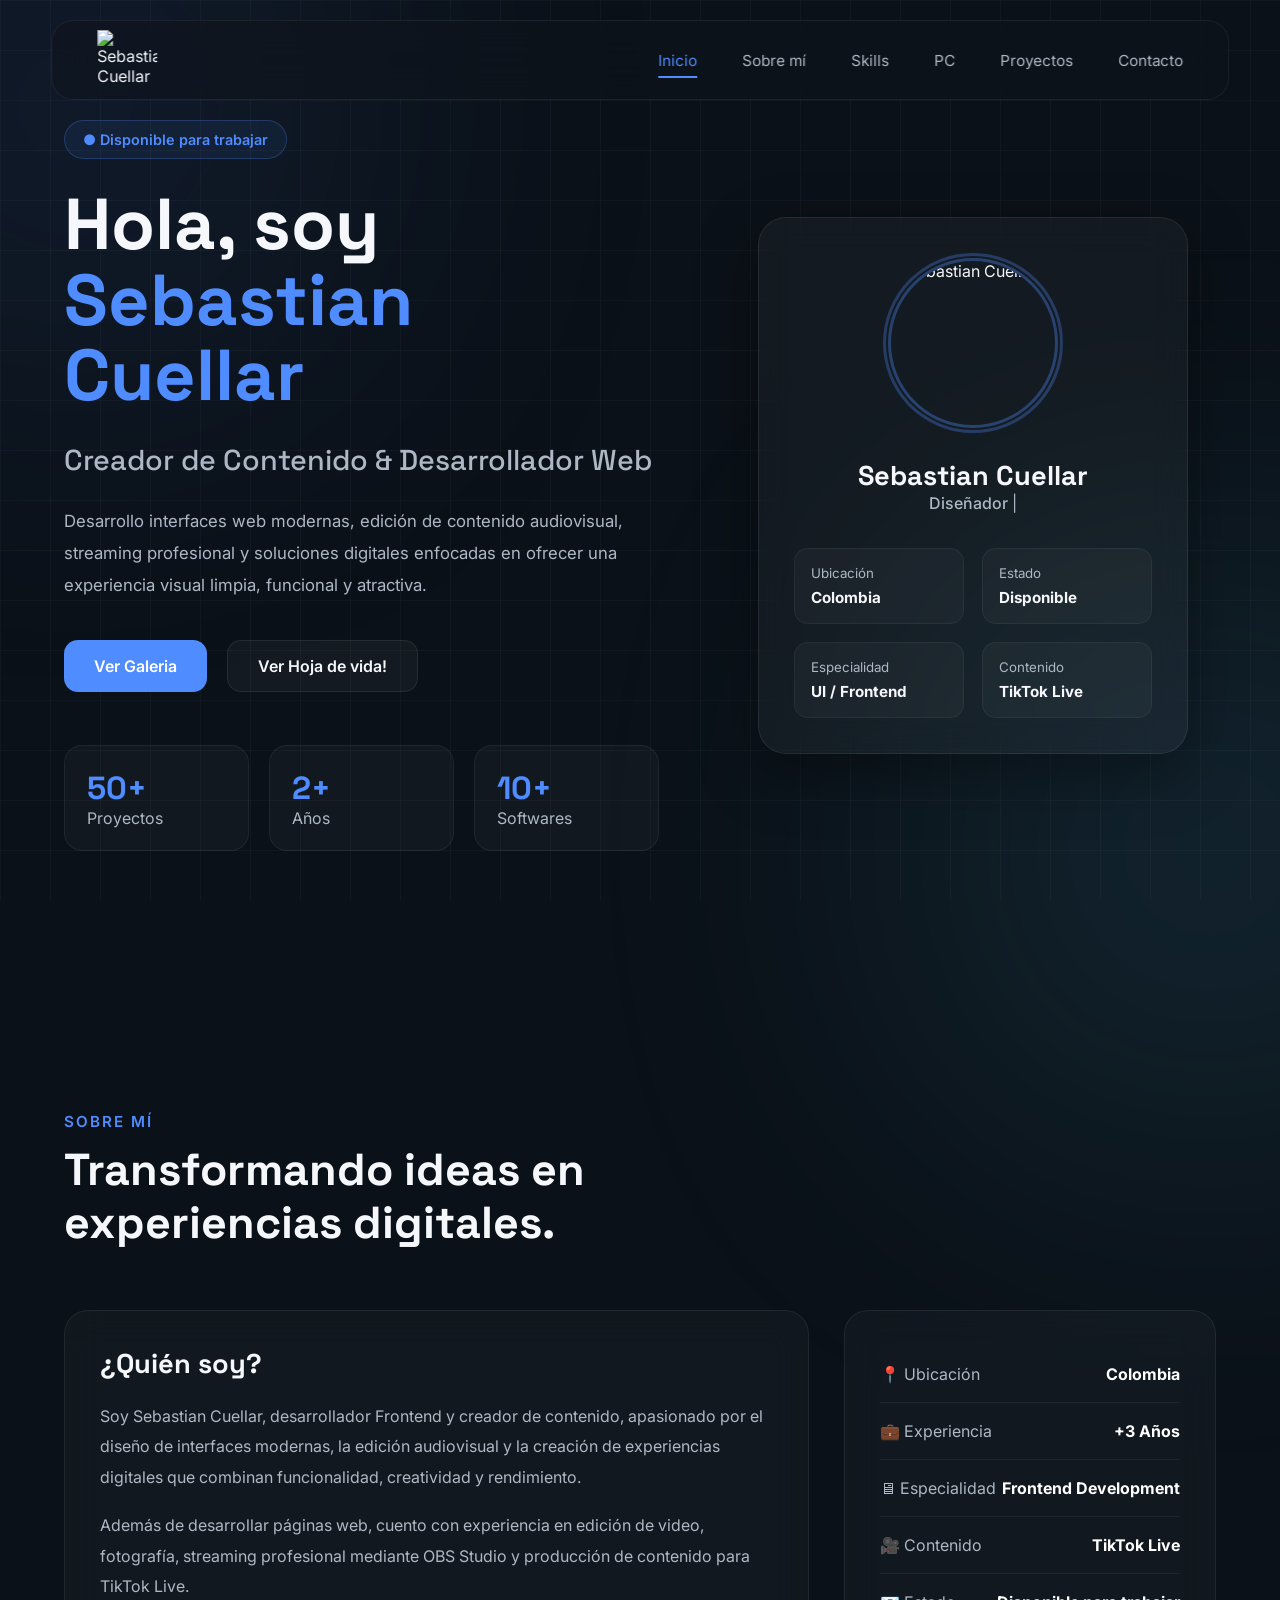
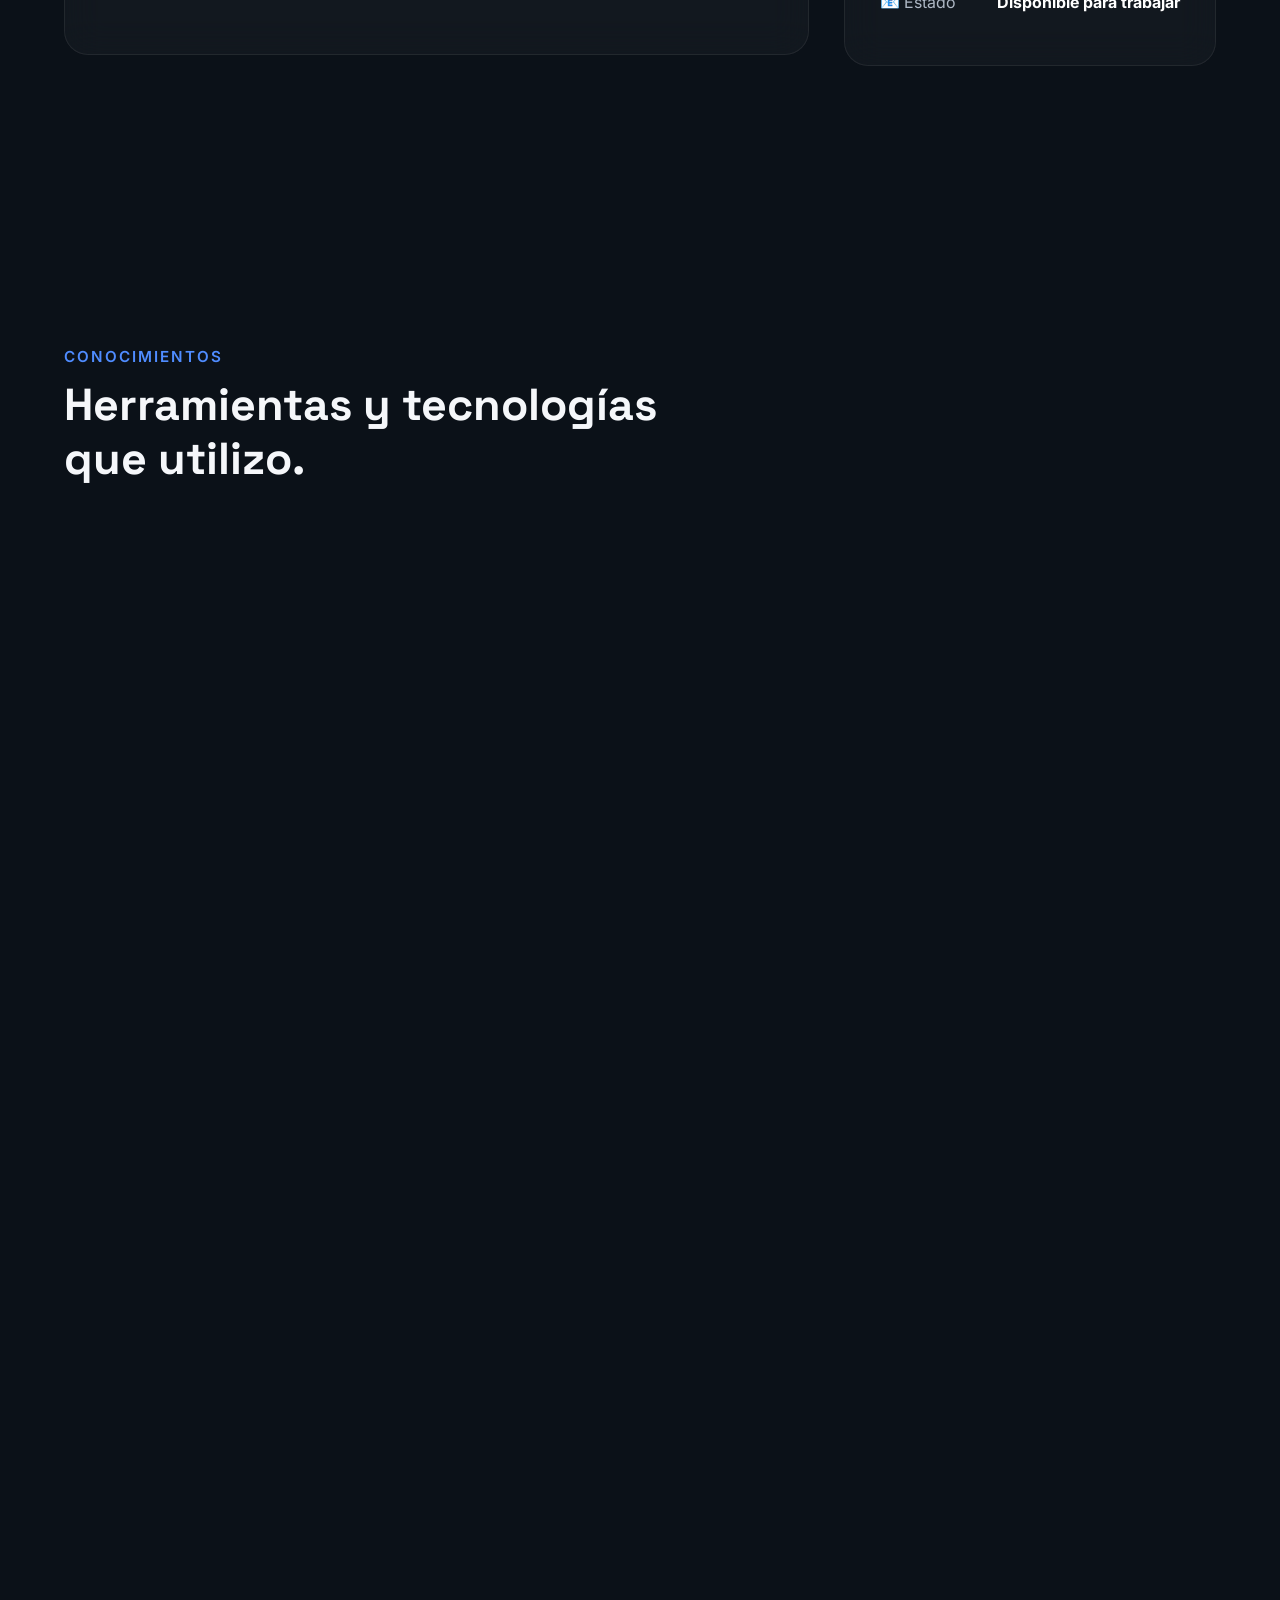
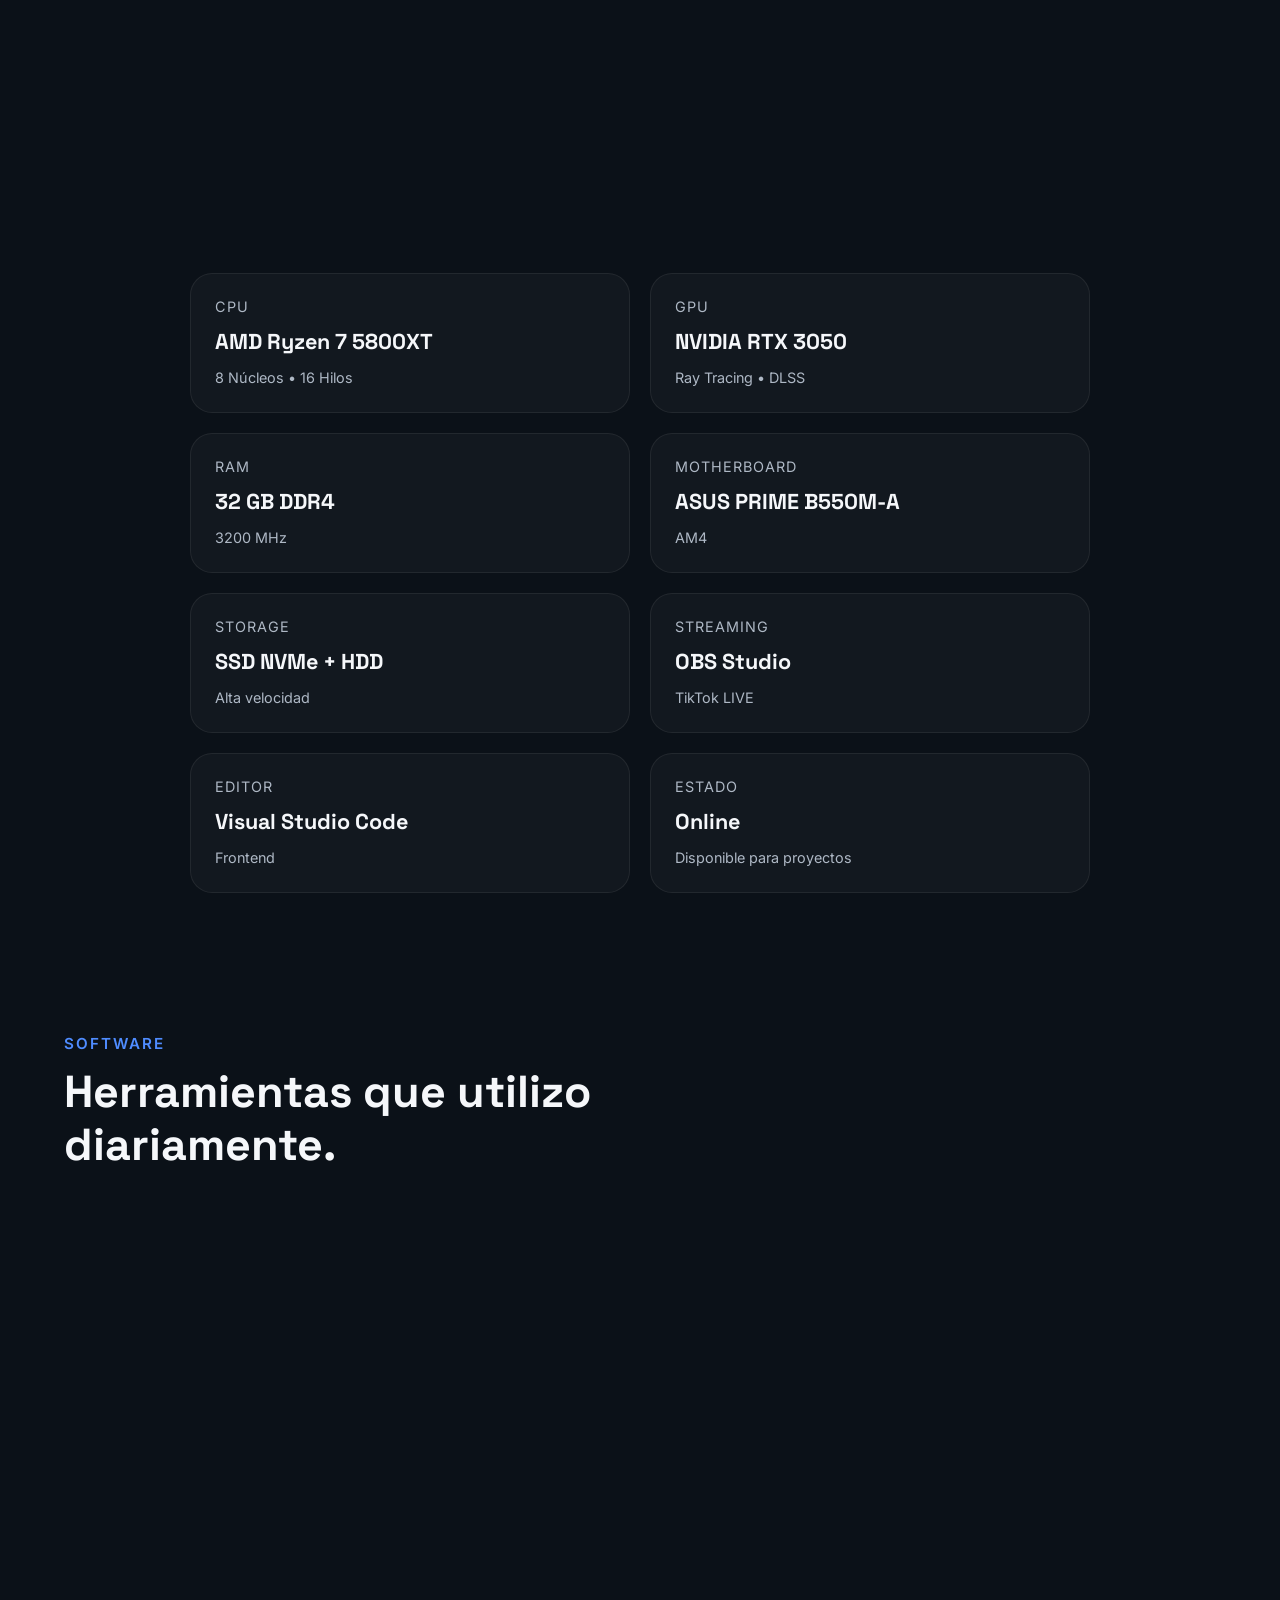
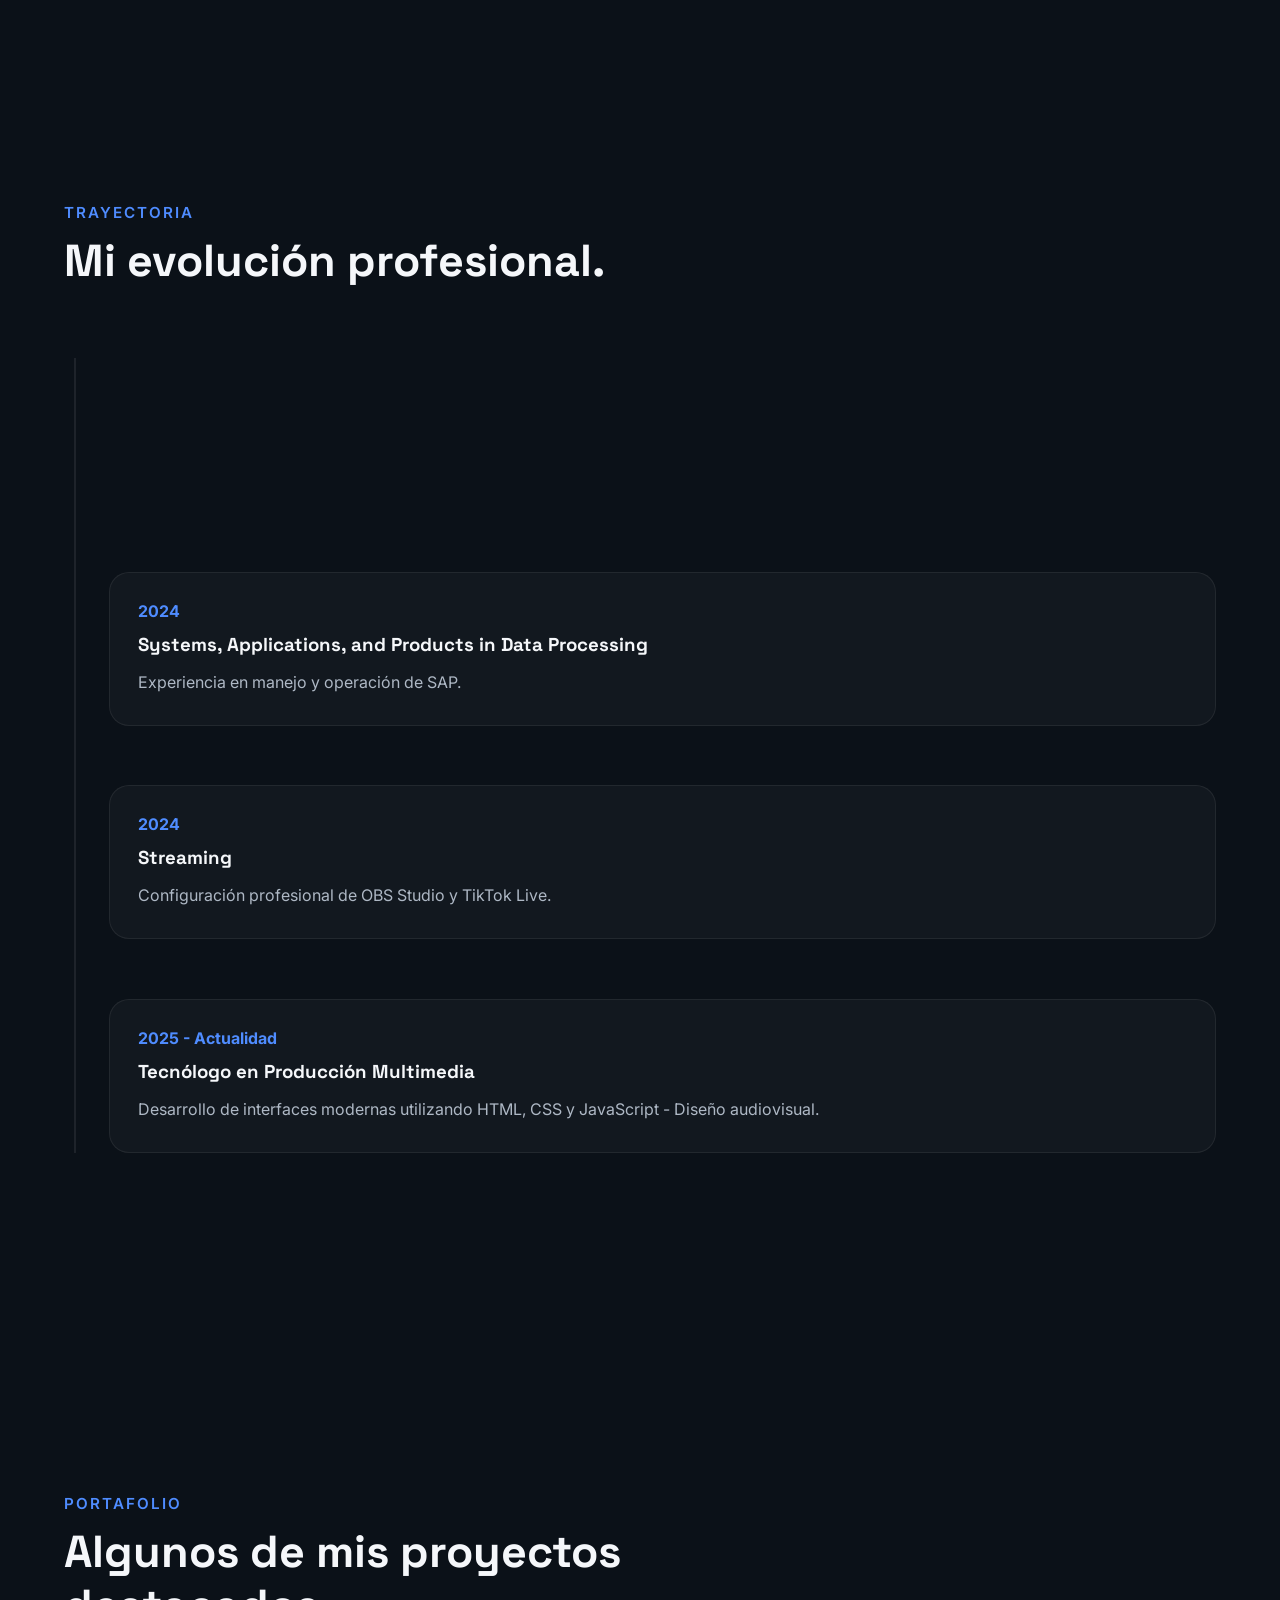
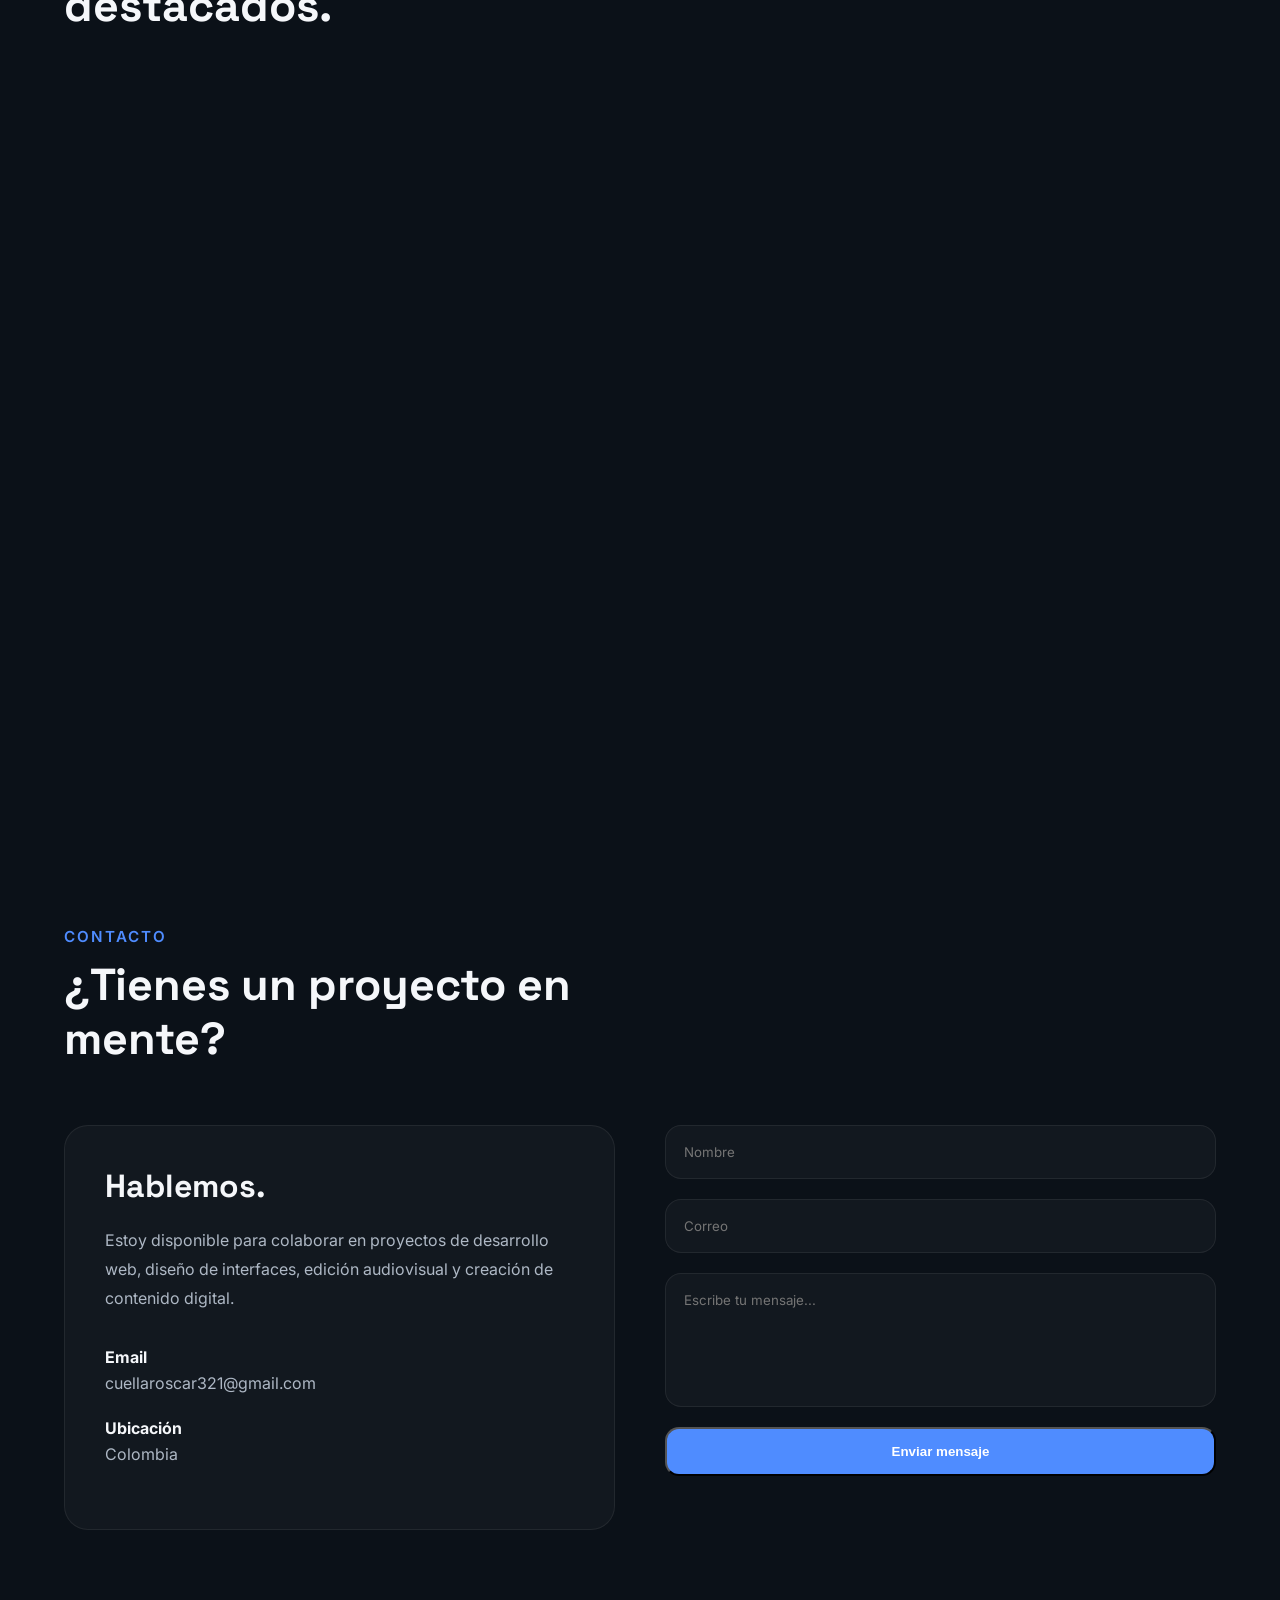
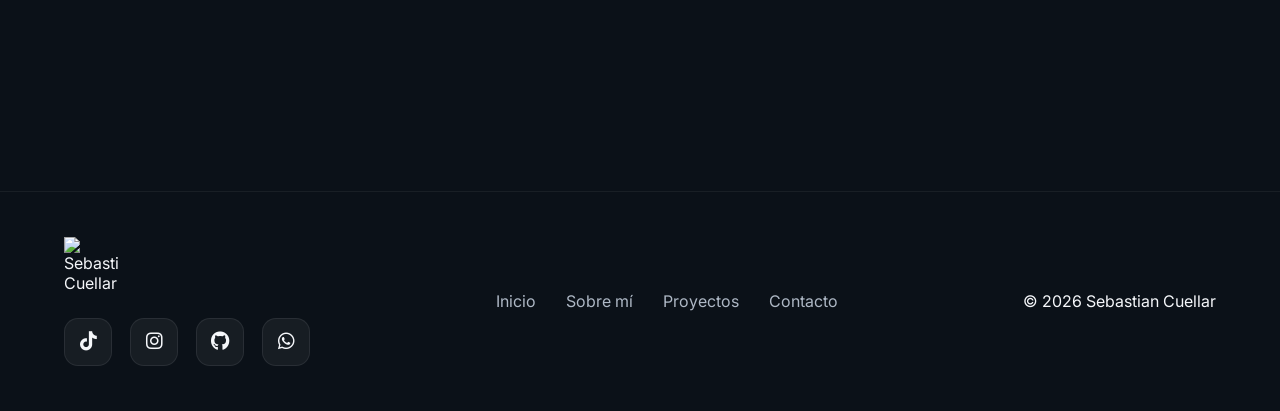
==== commit e8c4ecbc: "Update button link to gallery in index.html" ====
--- a/index.html
+++ b/index.html
@@ -112,8 +112,8 @@
 
         <div class="hero-buttons">
 
-            <a href="#projects" class="btn btn-primary">
-                Ver proyectos
+            <a href="repositorio/index.html" class="btn btn-primary">
+                Ver Galeria
             </a>
 
             <a href="assets/CV.pdf" class="btn btn-secondary" target="_blank">
--- a/style.css
+++ b/style.css
@@ -0,0 +1,2063 @@
+/* ==========================================================
+   PORTFOLIO - SEBASTIAN CUELLAR
+   Author: Sebastian Cuellar
+   ========================================================== */
+
+
+/* ===============================
+   GOOGLE FONTS
+================================ */
+
+@import url('https://fonts.googleapis.com/css2?family=Inter:wght@300;400;500;600;700;800&family=Space+Grotesk:wght@400;500;600;700&display=swap');
+
+
+/* ===============================
+   VARIABLES
+================================ */
+
+:root{
+
+    --background:#0B1118;
+    --surface:#131C26;
+    --surface-hover:#182330;
+
+    --primary:#4F8CFF;
+    --secondary:#55D6FF;
+
+    --text:#F5F7FA;
+    --text-secondary:#AEB8C5;
+
+    --border:rgba(255,255,255,.08);
+
+    --radius:20px;
+
+    --shadow:
+        0 10px 40px rgba(0,0,0,.35);
+
+    --transition:.35s ease;
+
+}
+
+
+/* ===============================
+   RESET
+================================ */
+
+*{
+
+    margin:0;
+    padding:0;
+    box-sizing:border-box;
+
+}
+
+html{
+
+    scroll-behavior:smooth;
+
+}
+
+body{
+
+    font-family:'Inter',sans-serif;
+
+    background:var(--background);
+
+    color:var(--text);
+
+    overflow-x:hidden;
+
+}
+
+
+/* ===============================
+   SCROLLBAR
+================================ */
+
+::-webkit-scrollbar{
+
+    width:10px;
+
+}
+
+::-webkit-scrollbar-track{
+
+    background:#10161d;
+
+}
+
+::-webkit-scrollbar-thumb{
+
+    background:#4F8CFF;
+
+    border-radius:100px;
+
+}
+
+::-webkit-scrollbar-thumb:hover{
+
+    background:#6EA4FF;
+
+}
+
+
+/* ===============================
+   SELECTION
+================================ */
+
+::selection{
+
+    background:#4F8CFF;
+
+    color:white;
+
+}
+
+
+/* ===============================
+   IMAGES
+================================ */
+
+img{
+
+    max-width:100%;
+
+    display:block;
+
+}
+
+
+/* ===============================
+   LINKS
+================================ */
+
+a{
+
+    text-decoration:none;
+
+    color:inherit;
+
+}
+
+
+/* ===============================
+   LIST
+================================ */
+
+ul{
+
+    list-style:none;
+
+}
+
+
+/* ===============================
+   HEADINGS
+================================ */
+
+h1,
+h2,
+h3,
+h4,
+h5,
+h6{
+
+    font-family:'Space Grotesk',sans-serif;
+
+    font-weight:700;
+
+}
+
+
+/* ===============================
+   CONTAINER
+================================ */
+
+.container{
+
+    width:min(1320px,90%);
+
+    margin:auto;
+
+}
+
+
+/* ===============================
+   SECTION
+================================ */
+
+section{
+
+    padding:120px 0;
+
+    position:relative;
+
+}
+
+
+/* ===============================
+   BACKGROUND GRID
+================================ */
+
+.background-grid{
+
+    position:fixed;
+
+    inset:0;
+
+    background-image:
+
+        linear-gradient(rgba(255,255,255,.03) 1px,transparent 1px),
+
+        linear-gradient(90deg,rgba(255,255,255,.03) 1px,transparent 1px);
+
+    background-size:50px 50px;
+
+    animation:gridMove 18s linear infinite;
+
+    z-index:-3;
+
+}
+
+
+/* ===============================
+   BLUR CIRCLES
+================================ */
+
+.background-blur{
+
+    position:fixed;
+
+    border-radius:50%;
+
+    filter:blur(180px);
+
+    opacity:.18;
+
+    z-index:-2;
+
+    animation:blobMove 16s ease-in-out infinite alternate;
+    
+    will-change:transform;
+
+}
+
+.blur-1{
+
+    width:450px;
+
+    height:450px;
+
+    background:#4F8CFF;
+
+    top:-120px;
+
+    left:-150px;
+
+}
+
+.blur-2{
+
+    width:500px;
+
+    height:500px;
+
+    background:#55D6FF;
+
+    right:-180px;
+
+    bottom:-200px;
+
+}
+
+
+/* ===============================
+   HEADER
+================================ */
+
+.header{
+
+    position:fixed;
+
+    top:20px;
+
+    left:50%;
+
+    transform:translateX(-50%);
+
+    width:min(1400px,92%);
+
+    height:80px;
+
+    display:flex;
+
+    justify-content:space-between;
+
+    align-items:center;
+
+    padding:0 45px;
+
+    background:rgba(15,20,28,.55);
+
+    backdrop-filter:blur(20px);
+
+    border:1px solid rgba(255,255,255,.07);
+
+    border-radius:22px;
+
+    z-index:999;
+
+    transition:.35s;
+
+}
+
+.header-scroll{
+
+    background:rgba(10,15,22,.82);
+
+    backdrop-filter:blur(28px);
+
+    box-shadow:
+
+        0 15px 40px rgba(0,0,0,.35);
+
+}
+
+
+/* ===============================
+   LOGO
+================================ */
+
+.logo{
+
+    display:flex;
+
+    align-items:center;
+
+}
+
+.logo img{
+
+    width:60px;
+
+    height:60px;
+
+    object-fit:contain;
+
+    transition:.35s ease;
+
+    cursor:pointer;
+
+}
+
+.logo img:hover{
+
+    transform:scale(1.08) rotate(5deg);
+
+    filter:drop-shadow(0 0 12px rgba(79,140,255,.45));
+
+}
+
+
+/* ===============================
+   NAVIGATION
+================================ */
+
+.nav-links{
+
+    display:flex;
+
+    gap:45px;
+
+}
+
+.nav-links a{
+
+    color:var(--text-secondary);
+
+    font-size:.95rem;
+
+    transition:var(--transition);
+
+    position:relative;
+
+}
+
+.nav-links a:hover{
+
+    color:var(--text);
+
+}
+
+.nav-links a.active{
+
+    color:var(--primary);
+
+}
+
+.nav-links a::after{
+
+    content:"";
+
+    position:absolute;
+
+    left:0;
+
+    bottom:-8px;
+
+    width:0;
+
+    height:2px;
+
+    background:var(--primary);
+
+    transition:var(--transition);
+
+}
+
+.nav-links a:hover::after{
+
+    width:100%;
+
+}
+
+.nav-links a.active::after{
+
+    width:100%;
+
+}
+
+.nav-links a::after{
+
+    content:"";
+
+    position:absolute;
+
+    left:0;
+
+    bottom:-8px;
+
+    width:0;
+
+    height:2px;
+
+    background:var(--primary);
+
+    transition:var(--transition);
+
+}
+
+.nav-links a:hover::after{
+
+    width:100%;
+
+}
+
+
+/* ===============================
+   BUTTONS
+================================ */
+
+.btn{
+
+    display:inline-flex;
+
+    align-items:center;
+
+    justify-content:center;
+
+    padding:15px 30px;
+
+    border-radius:14px;
+
+    transition:var(--transition);
+
+    font-weight:600;
+
+    cursor:pointer;
+
+}
+
+.btn-primary{
+
+    background:var(--primary);
+
+    color:white;
+
+}
+
+.btn-primary:hover{
+
+    transform:translateY(-4px);
+
+    box-shadow:0 12px 35px rgba(79,140,255,.35);
+
+}
+
+.btn-secondary{
+
+    border:1px solid var(--border);
+
+    background:rgba(255,255,255,.04);
+
+}
+
+.btn-secondary:hover{
+
+    background:rgba(255,255,255,.08);
+
+}
+
+/*==================================================
+                    HERO
+==================================================*/
+
+#hero{
+
+    min-height:100vh;
+
+    display:flex;
+
+    align-items:center;
+
+    padding-top:120px;
+
+}
+
+.hero-container{
+
+    display:grid;
+
+    grid-template-columns:1.1fr .9fr;
+
+    gap:70px;
+
+    align-items:center;
+
+}
+
+.hero-content{
+
+    display:flex;
+
+    flex-direction:column;
+
+    gap:28px;
+
+}
+
+.hero-tag{
+
+    width:max-content;
+
+    padding:10px 18px;
+
+    border-radius:50px;
+
+    background:rgba(79,140,255,.08);
+
+    border:1px solid rgba(79,140,255,.25);
+
+    color:var(--primary);
+
+    font-size:.9rem;
+
+    font-weight:600;
+
+}
+
+.hero-content h1{
+
+    font-size:4.5rem;
+
+    line-height:1.05;
+
+    font-family:'Space Grotesk';
+
+}
+
+.hero-content h1 span{
+
+    color:var(--primary);
+
+}
+
+.hero-content h2{
+
+    font-size:1.8rem;
+
+    color:var(--text-secondary);
+
+    font-weight:500;
+
+}
+
+.hero-content p{
+
+    max-width:650px;
+
+    line-height:1.9;
+
+    color:var(--text-secondary);
+
+    font-size:1.05rem;
+
+}
+
+.hero-buttons{
+
+    display:flex;
+
+    gap:20px;
+
+    margin-top:10px;
+
+}
+
+/*==================================================
+                PROFILE CARD
+==================================================*/
+
+.hero-image{
+
+    display:flex;
+
+    justify-content:center;
+
+}
+
+.profile-card{
+
+    width:100%;
+
+    max-width:430px;
+
+    background:rgba(255,255,255,.04);
+
+    border:1px solid rgba(255,255,255,.08);
+
+    border-radius:28px;
+
+    backdrop-filter:blur(18px);
+
+    padding:35px;
+
+    box-shadow:0 20px 60px rgba(0,0,0,.35);
+
+}
+
+/*==========================================
+        PROFILE SCANNER
+==========================================*/
+
+.profile-card{
+
+    position:relative;
+
+    overflow:hidden;
+
+    width:100%;
+
+    max-width:430px;
+
+    background:rgba(255,255,255,.04);
+
+    border:1px solid rgba(255,255,255,.08);
+
+    border-radius:28px;
+
+    backdrop-filter:blur(18px);
+
+    padding:35px;
+
+    box-shadow:0 20px 60px rgba(0,0,0,.35);
+
+}
+
+
+.profile-image{
+
+    width:180px;
+
+    height:180px;
+
+    margin:auto;
+
+    border-radius:50%;
+
+    overflow:hidden;
+
+    border:3px solid rgba(79,140,255,.3);
+
+}
+
+.profile-image img{
+
+    width:100%;
+
+    height:100%;
+
+    object-fit:cover;
+
+}
+
+.profile-info{
+
+    text-align:center;
+
+    margin-top:25px;
+
+}
+
+.profile-info h3{
+
+    font-size:1.7rem;
+
+}
+
+.profile-info span{
+
+    color:var(--text-secondary);
+
+}
+
+.profile-details{
+
+    display:grid;
+
+    grid-template-columns:1fr 1fr;
+
+    gap:18px;
+
+    margin-top:35px;
+
+}
+
+.profile-details div{
+
+    background:rgba(255,255,255,.03);
+
+    border-radius:14px;
+
+    padding:16px;
+
+    border:1px solid rgba(255,255,255,.05);
+
+}
+
+.profile-details small{
+
+    display:block;
+
+    color:var(--text-secondary);
+
+    margin-bottom:6px;
+
+}
+
+.profile-details strong{
+
+    font-size:.95rem;
+
+}
+
+/*==================================================
+                HERO STATS
+==================================================*/
+
+.hero-stats{
+
+    display:flex;
+
+    gap:20px;
+
+    margin-top:25px;
+
+}
+
+.stat-card{
+
+    flex:1;
+
+    background:rgba(255,255,255,.03);
+
+    border:1px solid rgba(255,255,255,.06);
+
+    border-radius:18px;
+
+    padding:22px;
+
+}
+
+.stat-card h3{
+
+    font-size:2rem;
+
+    color:var(--primary);
+
+}
+
+.stat-card span{
+
+    color:var(--text-secondary);
+
+}
+
+/*==================================================
+                    ABOUT
+==================================================*/
+
+#about{
+
+    padding:140px 0;
+
+}
+
+.section-title{
+
+    margin-bottom:60px;
+
+}
+
+.section-title span{
+
+    display:inline-block;
+
+    color:var(--primary);
+
+    font-size:.95rem;
+
+    font-weight:600;
+
+    margin-bottom:12px;
+
+    text-transform:uppercase;
+
+    letter-spacing:2px;
+
+}
+
+.section-title h2{
+
+    font-size:2.8rem;
+
+    max-width:650px;
+
+    line-height:1.2;
+
+}
+
+.about-grid{
+
+    display:grid;
+
+    grid-template-columns:2fr 1fr;
+
+    gap:35px;
+
+    align-items:start;
+
+}
+
+.about-card{
+
+    background:rgba(255,255,255,.03);
+
+    border:1px solid rgba(255,255,255,.07);
+
+    border-radius:24px;
+
+    padding:35px;
+
+    backdrop-filter:blur(18px);
+
+    transition:.35s;
+
+}
+
+.about-card:hover{
+
+    transform:translateY(-6px);
+
+    border-color:rgba(79,140,255,.25);
+
+    box-shadow:0 15px 45px rgba(0,0,0,.30);
+
+}
+
+.about-card h3{
+
+    margin-bottom:20px;
+
+    font-size:1.7rem;
+
+}
+
+.about-card p{
+
+    color:var(--text-secondary);
+
+    line-height:1.9;
+
+    margin-bottom:18px;
+
+}
+
+.about-info{
+
+    display:flex;
+
+    justify-content:space-between;
+
+    align-items:center;
+
+    padding:18px 0;
+
+    border-bottom:1px solid rgba(255,255,255,.06);
+
+}
+
+.about-info:last-child{
+
+    border-bottom:none;
+
+}
+
+.about-info span{
+
+    color:var(--text-secondary);
+
+}
+
+.about-info strong{
+
+    color:white;
+
+}
+
+/*==================================================
+                    SKILLS
+==================================================*/
+
+#skills{
+
+    padding:140px 0;
+
+}
+
+.skills-grid{
+
+    display:grid;
+
+    grid-template-columns:1fr 1fr;
+
+    gap:40px;
+
+}
+
+.skills-column{
+
+    display:flex;
+
+    flex-direction:column;
+
+    gap:28px;
+
+}
+
+.skill-card{
+
+    background:rgba(255,255,255,.03);
+
+    border:1px solid rgba(255,255,255,.07);
+
+    border-radius:22px;
+
+    padding:24px;
+
+    transition:.35s;
+
+}
+
+.skill-card:hover{
+
+    transform:translateY(-5px);
+
+    border-color:rgba(79,140,255,.25);
+
+}
+
+.skill-header{
+
+    display:flex;
+
+    justify-content:space-between;
+
+    margin-bottom:15px;
+
+}
+
+.skill-header h3{
+
+    font-size:1.1rem;
+
+}
+
+.skill-header span{
+
+    color:var(--primary);
+
+    font-weight:700;
+
+}
+
+.progress-bar{
+
+    width:100%;
+
+    height:8px;
+
+    background:rgba(255,255,255,.06);
+
+    border-radius:50px;
+
+    overflow:hidden;
+
+}
+
+.progress{
+
+    width:0;
+
+    height:100%;
+
+    border-radius:50px;
+
+    background:linear-gradient(
+        90deg,
+        var(--primary),
+        var(--secondary)
+    );
+
+    transition:width 1.8s ease;
+
+}
+
+
+/*==================================================
+                WORKSTATION
+==================================================*/
+
+#workstation{
+
+    padding:140px 0;
+
+}
+
+.workstation-grid{
+
+    display:grid;
+
+    grid-template-columns:repeat(2,minmax(320px,1fr));
+
+    gap:20px;
+
+    max-width:900px;
+
+    margin:auto;
+
+}
+
+.hardware-card{
+
+    background:rgba(255,255,255,.03);
+
+    border:1px solid rgba(255,255,255,.07);
+
+    border-radius:22px;
+
+    padding:24px;
+    
+    min-height:140px;
+
+    transition:.35s;
+
+    position:relative;
+
+    overflow:hidden;
+
+}
+
+.hardware-card::before{
+
+    content:"";
+
+    position:absolute;
+
+    top:0;
+
+    left:0;
+
+    width:100%;
+
+    height:4px;
+
+    background:linear-gradient(90deg,var(--primary),var(--secondary));
+
+    opacity:0;
+
+    transition:.35s;
+
+}
+
+.hardware-card:hover{
+
+    transform:translateY(-8px);
+
+    border-color:rgba(79,140,255,.30);
+
+    box-shadow:0 20px 45px rgba(0,0,0,.35);
+
+}
+
+.hardware-card:hover::before{
+
+    opacity:1;
+
+}
+
+.hardware-card span{
+
+    display:block;
+
+    color:var(--text-secondary);
+
+    margin-bottom:12px;
+
+    font-size:.9rem;
+
+    text-transform:uppercase;
+
+    letter-spacing:1px;
+
+}
+
+.hardware-card h3{
+
+    font-size:1.35rem;
+
+    line-height:1.4;
+
+}
+
+.hardware-card small{
+
+    display:block;
+
+    margin-top:12px;
+
+    color:var(--text-secondary);
+
+    font-size:.9rem;
+
+}
+
+/*==================================================
+                    SOFTWARE
+==================================================*/
+
+#software{
+
+    padding:140px 0;
+
+}
+
+.software-grid{
+
+    display:grid;
+
+    grid-template-columns:repeat(auto-fit,minmax(220px,1fr));
+
+    gap:22px;
+
+}
+
+.software-card{
+
+    background:rgba(255,255,255,.03);
+
+    border:1px solid rgba(255,255,255,.07);
+
+    border-radius:18px;
+
+    padding:30px;
+
+    text-align:center;
+
+    font-weight:600;
+
+    transition:.35s;
+
+    cursor:pointer;
+
+}
+
+.software-card:hover{
+
+    transform:translateY(-8px);
+
+    border-color:rgba(79,140,255,.30);
+
+    color:var(--primary);
+
+    box-shadow:0 15px 35px rgba(0,0,0,.35);
+
+}
+
+/*==================================================
+                    TIMELINE
+==================================================*/
+
+#timeline{
+
+    padding:140px 0;
+
+}
+
+.timeline{
+
+    position:relative;
+
+    margin-top:70px;
+
+    padding-left:45px;
+
+}
+
+.timeline::before{
+
+    content:"";
+
+    position:absolute;
+
+    left:10px;
+
+    top:0;
+
+    width:2px;
+
+    height:100%;
+
+    background:rgba(255,255,255,.08);
+
+}
+
+.timeline-item{
+
+    position:relative;
+
+    margin-bottom:60px;
+
+    background:rgba(255,255,255,.03);
+
+    border:1px solid rgba(255,255,255,.07);
+
+    border-radius:20px;
+
+    padding:28px;
+
+    transition:.35s;
+
+}
+
+.timeline-item::before{
+
+    content:"";
+
+    position:absolute;
+
+    width:16px;
+
+    height:16px;
+
+    border-radius:50%;
+
+    background:var(--primary);
+
+    left:-43px;
+
+    top:35px;
+
+}
+
+.timeline-item:hover{
+
+    transform:translateX(10px);
+
+    border-color:rgba(79,140,255,.30);
+
+}
+
+.timeline-item span{
+
+    color:var(--primary);
+
+    font-weight:700;
+
+}
+
+.timeline-item h3{
+
+    margin:12px 0;
+
+}
+
+.timeline-item p{
+
+    color:var(--text-secondary);
+
+    line-height:1.8;
+
+}
+
+/*==================================================
+                    PROJECTS
+==================================================*/
+
+#projects{
+
+    padding:140px 0;
+
+}
+
+.projects-grid{
+
+    display:grid;
+
+    grid-template-columns:repeat(3,1fr);
+
+    gap:30px;
+
+}
+
+.project-card{
+
+    background:rgba(255,255,255,.03);
+
+    border:1px solid rgba(255,255,255,.07);
+
+    border-radius:24px;
+
+    overflow:hidden;
+
+    transition:.4s;
+
+}
+
+.project-card:hover{
+
+    transform:translateY(-10px);
+
+    border-color:rgba(79,140,255,.30);
+
+    box-shadow:0 20px 50px rgba(0,0,0,.35);
+
+}
+
+.project-image{
+
+    height:230px;
+
+    overflow:hidden;
+
+}
+
+.project-image{
+
+    position:relative;
+
+    overflow:hidden;
+
+    height:230px;
+
+}
+
+.slider{
+
+    position:relative;
+
+    width:100%;
+
+    height:100%;
+
+}
+
+.slider img{
+
+    position:absolute;
+
+    inset:0;
+
+    width:100%;
+
+    height:100%;
+
+    object-fit:cover;
+
+    opacity:0;
+
+    transition:opacity .8s ease;
+
+}
+
+.slider img.active{
+
+    opacity:1;
+
+}
+
+
+.project-content{
+
+    padding:28px;
+
+}
+
+.project-content h3{
+
+    margin-bottom:15px;
+
+}
+
+.project-content p{
+
+    color:var(--text-secondary);
+
+    line-height:1.8;
+
+    margin-bottom:22px;
+
+}
+
+.project-tags{
+
+    display:flex;
+
+    gap:10px;
+
+    flex-wrap:wrap;
+
+    margin-bottom:25px;
+
+}
+
+.project-tags span{
+
+    background:rgba(79,140,255,.12);
+
+    color:var(--primary);
+
+    padding:8px 15px;
+
+    border-radius:50px;
+
+    font-size:.85rem;
+
+}
+
+.project-button{
+
+    color:var(--primary);
+
+    font-weight:600;
+
+}
+
+/*==================================================
+                    CONTACT
+==================================================*/
+
+#contact{
+
+    padding:140px 0;
+
+}
+
+.contact-container{
+
+    display:grid;
+
+    grid-template-columns:1fr 1fr;
+
+    gap:50px;
+
+}
+
+.contact-info{
+
+    background:rgba(255,255,255,.03);
+
+    border:1px solid rgba(255,255,255,.07);
+
+    border-radius:24px;
+
+    padding:40px;
+
+}
+
+.contact-info h3{
+
+    margin-bottom:20px;
+
+    font-size:2rem;
+
+}
+
+.contact-info p{
+
+    color:var(--text-secondary);
+
+    line-height:1.8;
+
+    margin-bottom:35px;
+
+}
+
+.contact-item{
+
+    margin-bottom:25px;
+
+}
+
+.contact-item strong{
+
+    display:block;
+
+    margin-bottom:6px;
+
+}
+
+.contact-item span{
+
+    color:var(--text-secondary);
+
+}
+
+.contact-form{
+
+    display:flex;
+
+    flex-direction:column;
+
+    gap:20px;
+
+}
+
+.contact-form input,
+.contact-form textarea{
+
+    background:rgba(255,255,255,.03);
+
+    border:1px solid rgba(255,255,255,.07);
+
+    border-radius:16px;
+
+    padding:18px;
+
+    color:white;
+
+    font-family:inherit;
+
+}
+
+.contact-form textarea{
+
+    resize:none;
+
+}
+
+/*==================================================
+                    FOOTER
+==================================================*/
+
+footer{
+
+    border-top:1px solid rgba(255,255,255,.06);
+
+    margin-top:120px;
+
+}
+
+.footer-content{
+
+    display:flex;
+
+    justify-content:space-between;
+
+    align-items:center;
+
+    padding:45px 0;
+
+}
+
+.footer-links{
+
+    display:flex;
+
+    gap:30px;
+
+}
+
+.footer-links a{
+
+    color:var(--text-secondary);
+
+    transition:.3s;
+
+}
+
+.footer-links a:hover{
+
+    color:var(--primary);
+
+}
+
+/*==========================================
+                STATS
+==========================================*/
+
+#stats{
+
+    padding:140px 0;
+
+}
+
+.stats-grid{
+
+    display:grid;
+
+    grid-template-columns:repeat(4,1fr);
+
+    gap:25px;
+
+}
+
+.stats-card{
+
+    background:rgba(255,255,255,.03);
+
+    border:1px solid rgba(255,255,255,.07);
+
+    border-radius:22px;
+
+    padding:35px;
+
+    text-align:center;
+
+    transition:.35s;
+
+}
+
+.stats-card:hover{
+
+    transform:translateY(-8px);
+
+    border-color:rgba(79,140,255,.3);
+
+}
+
+.stats-card h2{
+
+    font-size:3rem;
+
+    color:var(--primary);
+
+    margin-bottom:10px;
+
+}
+
+.stats-card span{
+
+    color:var(--text-secondary);
+
+}
+
+.hero-content{
+
+    animation:fadeLeft .9s ease;
+
+}
+
+.hero-image{
+
+    animation:fadeRight .9s ease;
+
+}
+
+.profile-card{
+
+    animation:floating 5s ease-in-out infinite;
+
+}
+
+.hero-tag{
+
+    animation:glow 3s infinite;
+
+}
+
+/*==================================================
+                CARD GLOW
+==================================================*/
+
+.glow-card{
+
+    position:relative;
+
+    overflow:hidden;
+
+    isolation:isolate;
+
+}
+
+.glow-card::before{
+
+    content:"";
+
+    position:absolute;
+
+    inset:0;
+
+    background:radial-gradient(
+
+        350px circle at var(--x) var(--y),
+
+        rgba(79,140,255,.18),
+
+        transparent 45%
+
+    );
+
+    opacity:0;
+
+    transition:opacity .25s;
+
+    pointer-events:none;
+
+    z-index:-1;   /* <-- CAMBIAR ESTO */
+
+}
+
+.glow-card:hover::before{
+
+    opacity:1;
+
+}
+
+.glow-card>*{
+
+    position:relative;
+
+    z-index:2;
+
+}
+
+/*==================================================
+                BACK TO TOP
+==================================================*/
+
+#backToTop{
+
+    position:fixed;
+
+    right:35px;
+
+    bottom:35px;
+
+    width:55px;
+
+    height:55px;
+
+    border:none;
+
+    border-radius:50%;
+
+    background:var(--primary);
+
+    color:white;
+
+    font-size:1.3rem;
+
+    cursor:pointer;
+
+    opacity:0;
+
+    visibility:hidden;
+
+    transition:.35s;
+
+    z-index:999;
+
+    box-shadow:0 12px 30px rgba(79,140,255,.35);
+
+}
+
+#backToTop.show{
+
+    opacity:1;
+
+    visibility:visible;
+
+}
+
+#backToTop:hover{
+
+    transform:translateY(-5px);
+
+}
+
+/*==================================================
+                MAGNETIC BUTTONS
+==================================================*/
+
+.btn{
+
+    position:relative;
+
+    overflow:hidden;
+
+    transition:
+
+        transform .25s ease,
+
+        box-shadow .25s ease;
+
+}
+
+.btn::before{
+
+    content:"";
+
+    position:absolute;
+
+    width:0;
+
+    height:0;
+
+    border-radius:50%;
+
+    background:rgba(255,255,255,.18);
+
+    left:var(--x);
+
+    top:var(--y);
+
+    transform:translate(-50%,-50%);
+
+    transition:
+
+        width .45s ease,
+
+        height .45s ease;
+
+}
+
+.btn:hover::before{
+
+    width:350px;
+
+    height:350px;
+
+}
+
+.btn span{
+
+    position:relative;
+
+    z-index:2;
+
+}
+
+/*==================================================
+                SOCIAL LINKS
+==================================================*/
+
+.social-links{
+
+    display:flex;
+
+    gap:18px;
+
+    margin-top:25px;
+
+}
+
+.social-links a{
+
+    width:48px;
+
+    height:48px;
+
+    display:flex;
+
+    justify-content:center;
+
+    align-items:center;
+
+    border-radius:14px;
+
+    background:rgba(255,255,255,.05);
+
+    border:1px solid rgba(255,255,255,.08);
+
+    color:var(--text);
+
+    font-size:1.2rem;
+
+    transition:.35s;
+
+}
+
+.social-links a:hover{
+
+    transform:translateY(-6px);
+
+    background:var(--primary);
+
+    border-color:var(--primary);
+
+    color:#fff;
+
+    box-shadow:0 10px 25px rgba(79,140,255,.35);
+
+}
+
+.footer-logo img{
+
+    width:55px;
+
+    height:auto;
+
+    transition:.3s;
+
+}
+
+.footer-logo:hover img{
+
+    transform:scale(1.08);
+
+}
+
+.profile-info{
+
+    text-align:center;
+
+}
+
+.profile-info #typing-text{
+
+    color:var(--text-secondary);
+
+    font-size:1rem;
+
+    font-weight:500;
+
+}
+
+.typing-cursor{
+
+    color:var(--primary);
+
+    animation:blink .8s infinite;
+
+}
+
+@keyframes blink{
+
+    50%{
+
+        opacity:0;
+
+    }
+
+}
+
+/*==========================================
+        PROFILE SCANNER
+==========================================*/
+
+.profile-image{
+
+    position:relative;
+
+    width:180px;
+
+    height:180px;
+
+    margin:auto;
+
+    display:flex;
+
+    justify-content:center;
+
+    align-items:center;
+
+}
+
+.profile-image img{
+
+    width:170px;
+
+    height:170px;
+
+    object-fit:cover;
+
+    border-radius:50%;
+
+    border:3px solid rgba(79,140,255,.35);
+
+    position:relative;
+
+    z-index:5;
+
+}
+
+
+/*-------------------*/
+/* SCANNER */
+/*-------------------*/
+
+.scanner{
+
+    position:absolute;
+
+    width:185px;
+
+    height:185px;
+
+    border-radius:50%;
+
+    overflow:hidden;
+
+    z-index:4;
+
+}
+
+
+.profile-image:hover .orbit-1{
+
+    animation-duration:4s;
+
+}
+
+.profile-image:hover .orbit-2{
+
+    animation-duration:6s;
+
+}
+
+.profile-image:hover img{
+
+    filter:brightness(1.08);
+
+}
--- a/animations.css
+++ b/animations.css
@@ -0,0 +1,175 @@
+/*==================================================
+                ANIMATIONS
+==================================================*/
+
+.hidden{
+
+    opacity:0;
+
+    transform:translateY(60px);
+
+    transition:
+
+        opacity .8s ease,
+
+        transform .8s ease;
+
+    will-change:
+
+        transform,
+
+        opacity;
+
+}
+
+.show{
+
+    opacity:1;
+
+    transform:translateY(0);
+
+}
+
+
+/* Floating */
+
+@keyframes floating{
+
+    0%{
+
+        transform:translateY(0);
+
+    }
+
+    50%{
+
+        transform:translateY(-10px);
+
+    }
+
+    100%{
+
+        transform:translateY(0);
+
+    }
+
+}
+
+
+/* Glow */
+
+@keyframes glow{
+
+    0%{
+
+        box-shadow:0 0 0 rgba(79,140,255,0);
+
+    }
+
+    50%{
+
+        box-shadow:0 0 35px rgba(79,140,255,.25);
+
+    }
+
+    100%{
+
+        box-shadow:0 0 0 rgba(79,140,255,0);
+
+    }
+
+}
+
+
+/* Fade Left */
+
+@keyframes fadeLeft{
+
+    from{
+
+        opacity:0;
+
+        transform:translateX(-50px);
+
+    }
+
+    to{
+
+        opacity:1;
+
+        transform:translateX(0);
+
+    }
+
+}
+
+
+/* Fade Right */
+
+@keyframes fadeRight{
+
+    from{
+
+        opacity:0;
+
+        transform:translateX(50px);
+
+    }
+
+    to{
+
+        opacity:1;
+
+        transform:translateX(0);
+
+    }
+
+}
+
+/*==================================================
+                GRID MOVE
+==================================================*/
+
+@keyframes gridMove{
+
+    from{
+
+        background-position:0 0;
+
+    }
+
+    to{
+
+        background-position:50px 50px;
+
+    }
+
+}
+
+/*==================================================
+                BLOB MOVE
+==================================================*/
+
+@keyframes blobMove{
+
+    0%{
+
+        transform:translate(0,0) scale(1);
+
+    }
+
+    50%{
+
+        transform:translate(60px,-40px) scale(1.08);
+
+    }
+
+    100%{
+
+        transform:translate(-30px,40px) scale(.95);
+
+    }
+
+}
+
+
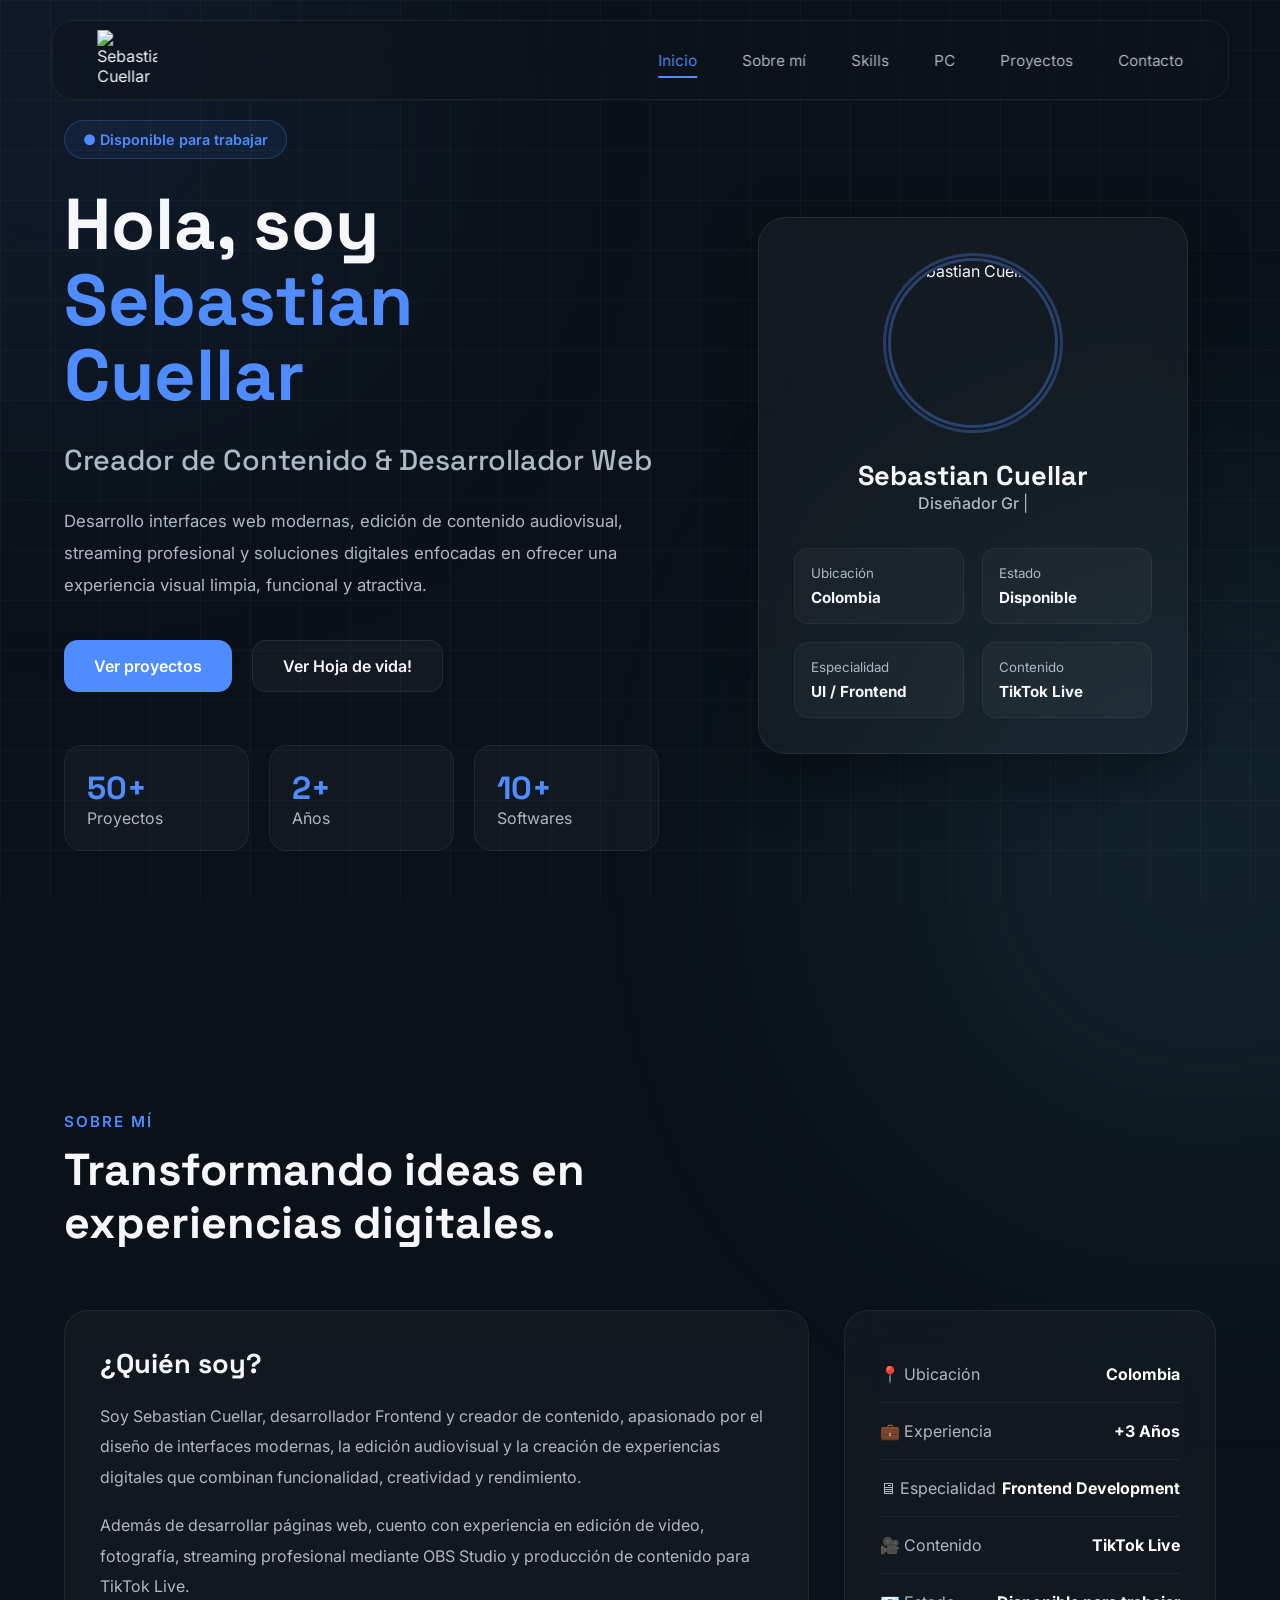
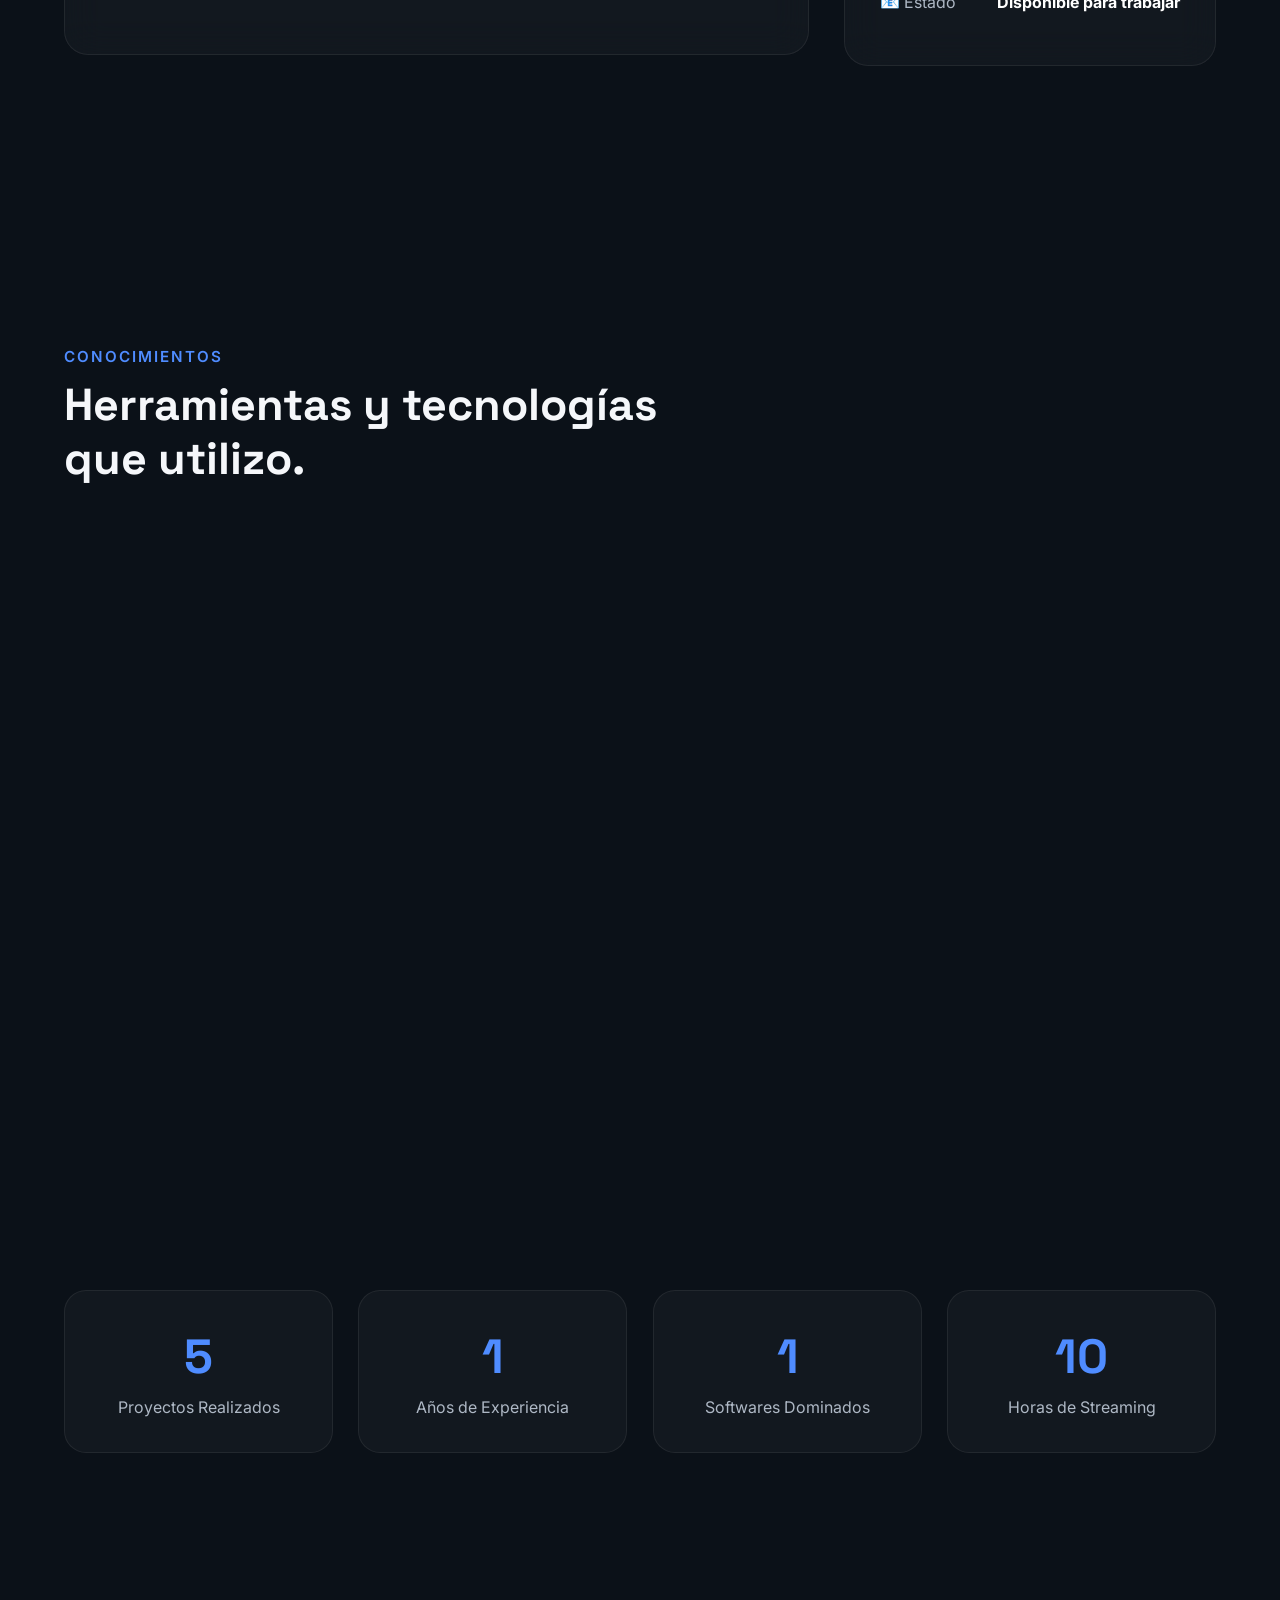
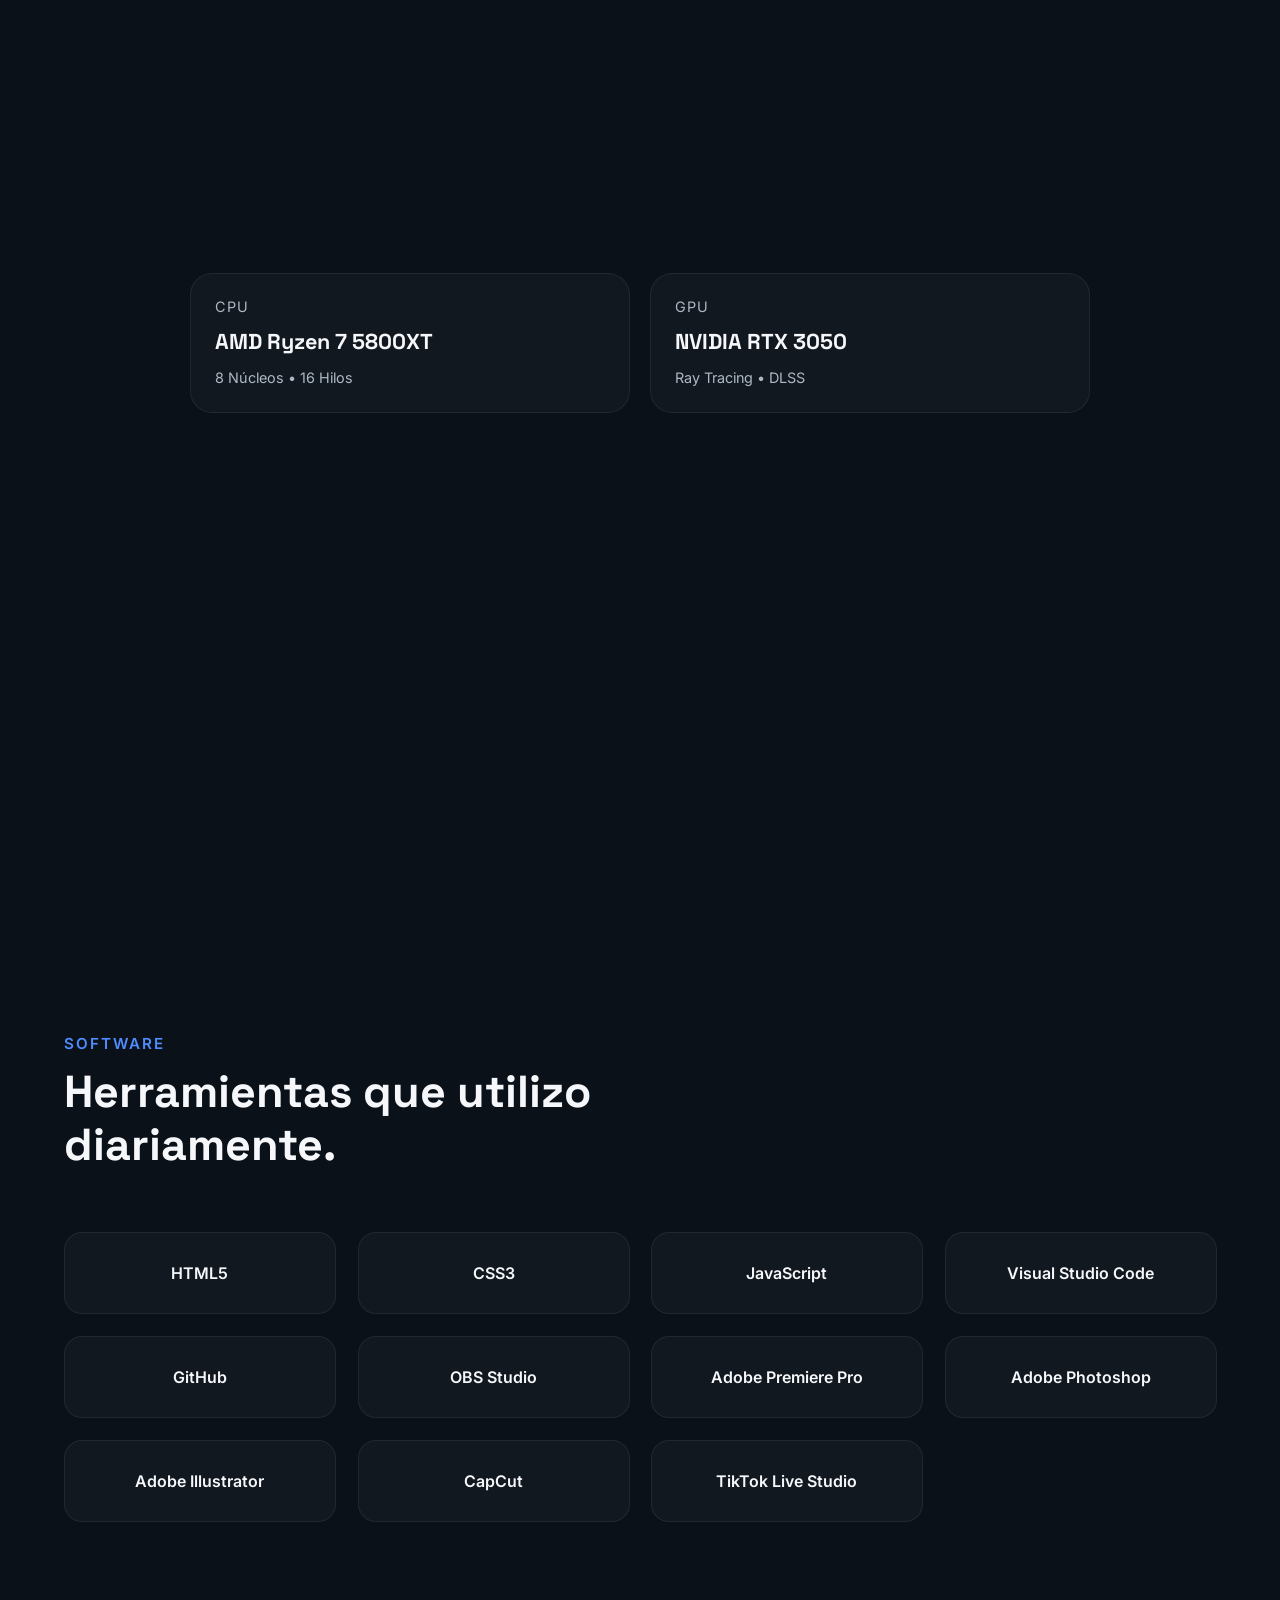
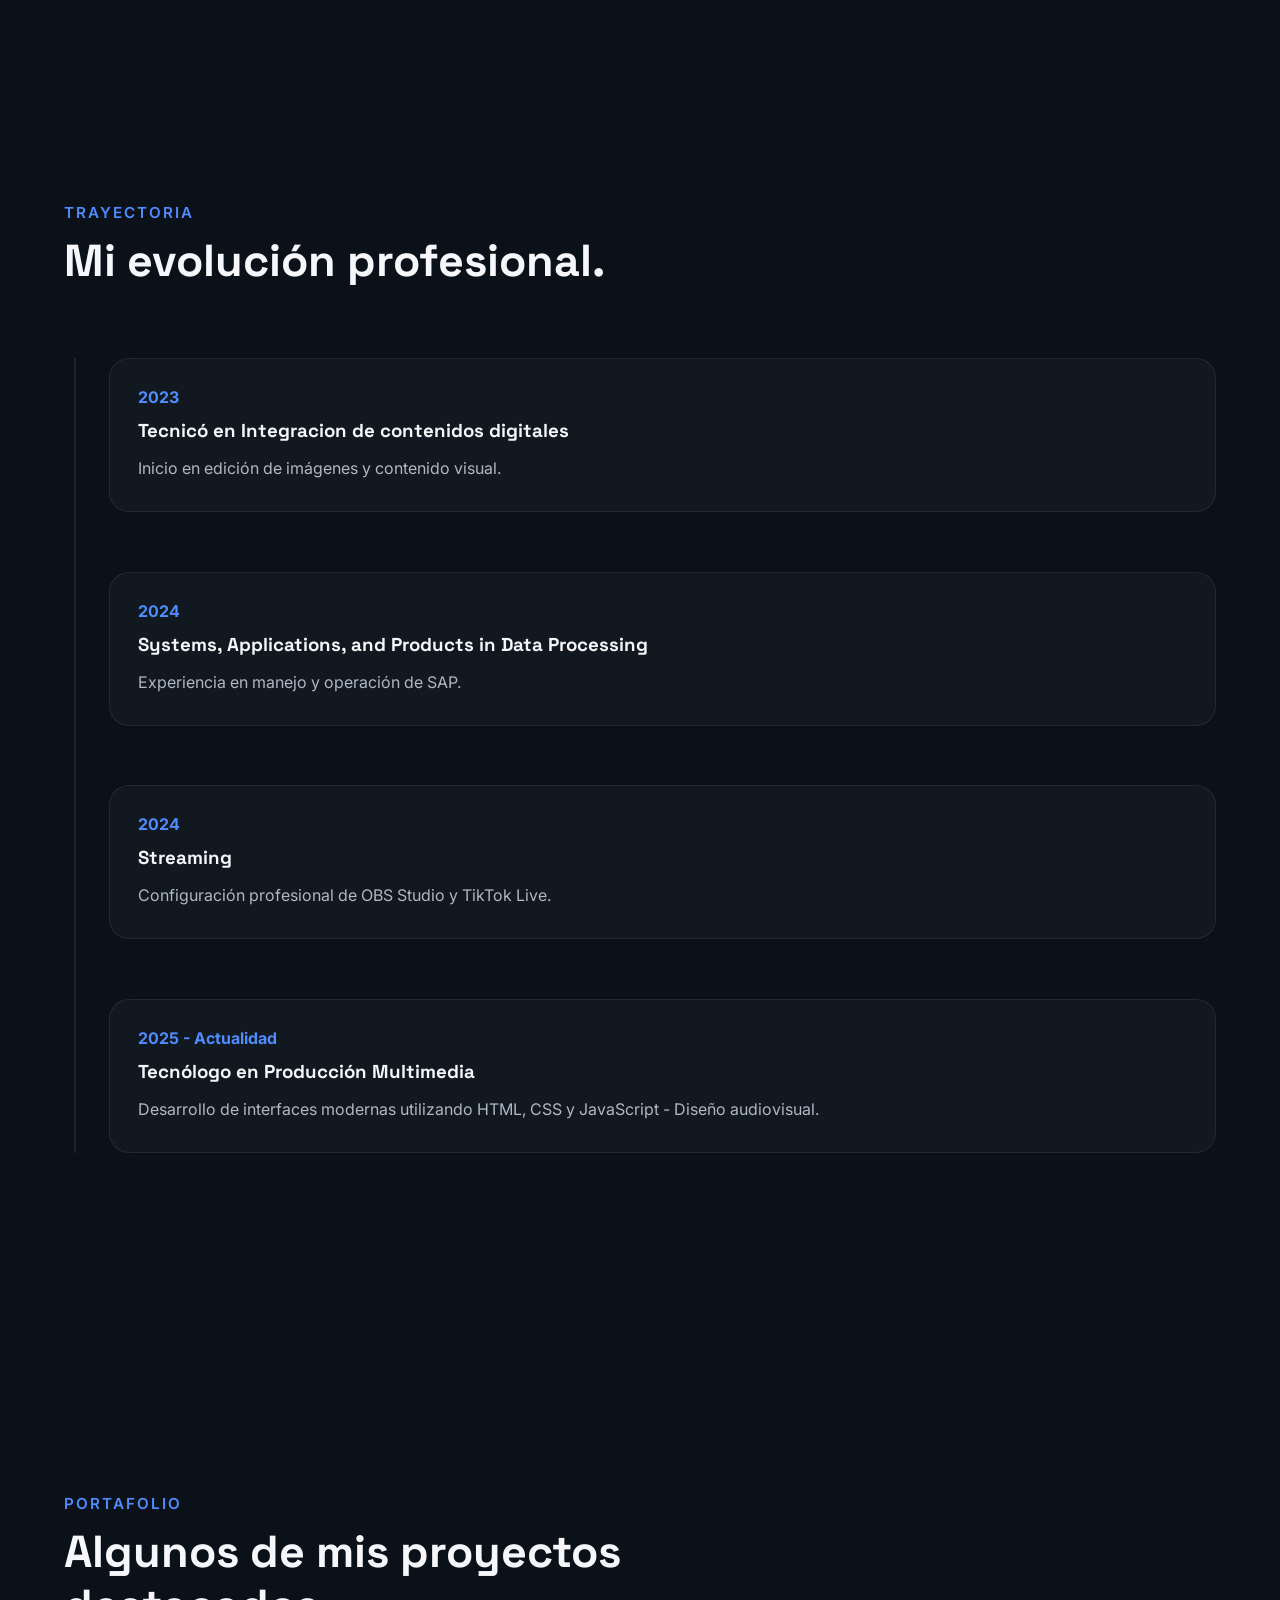
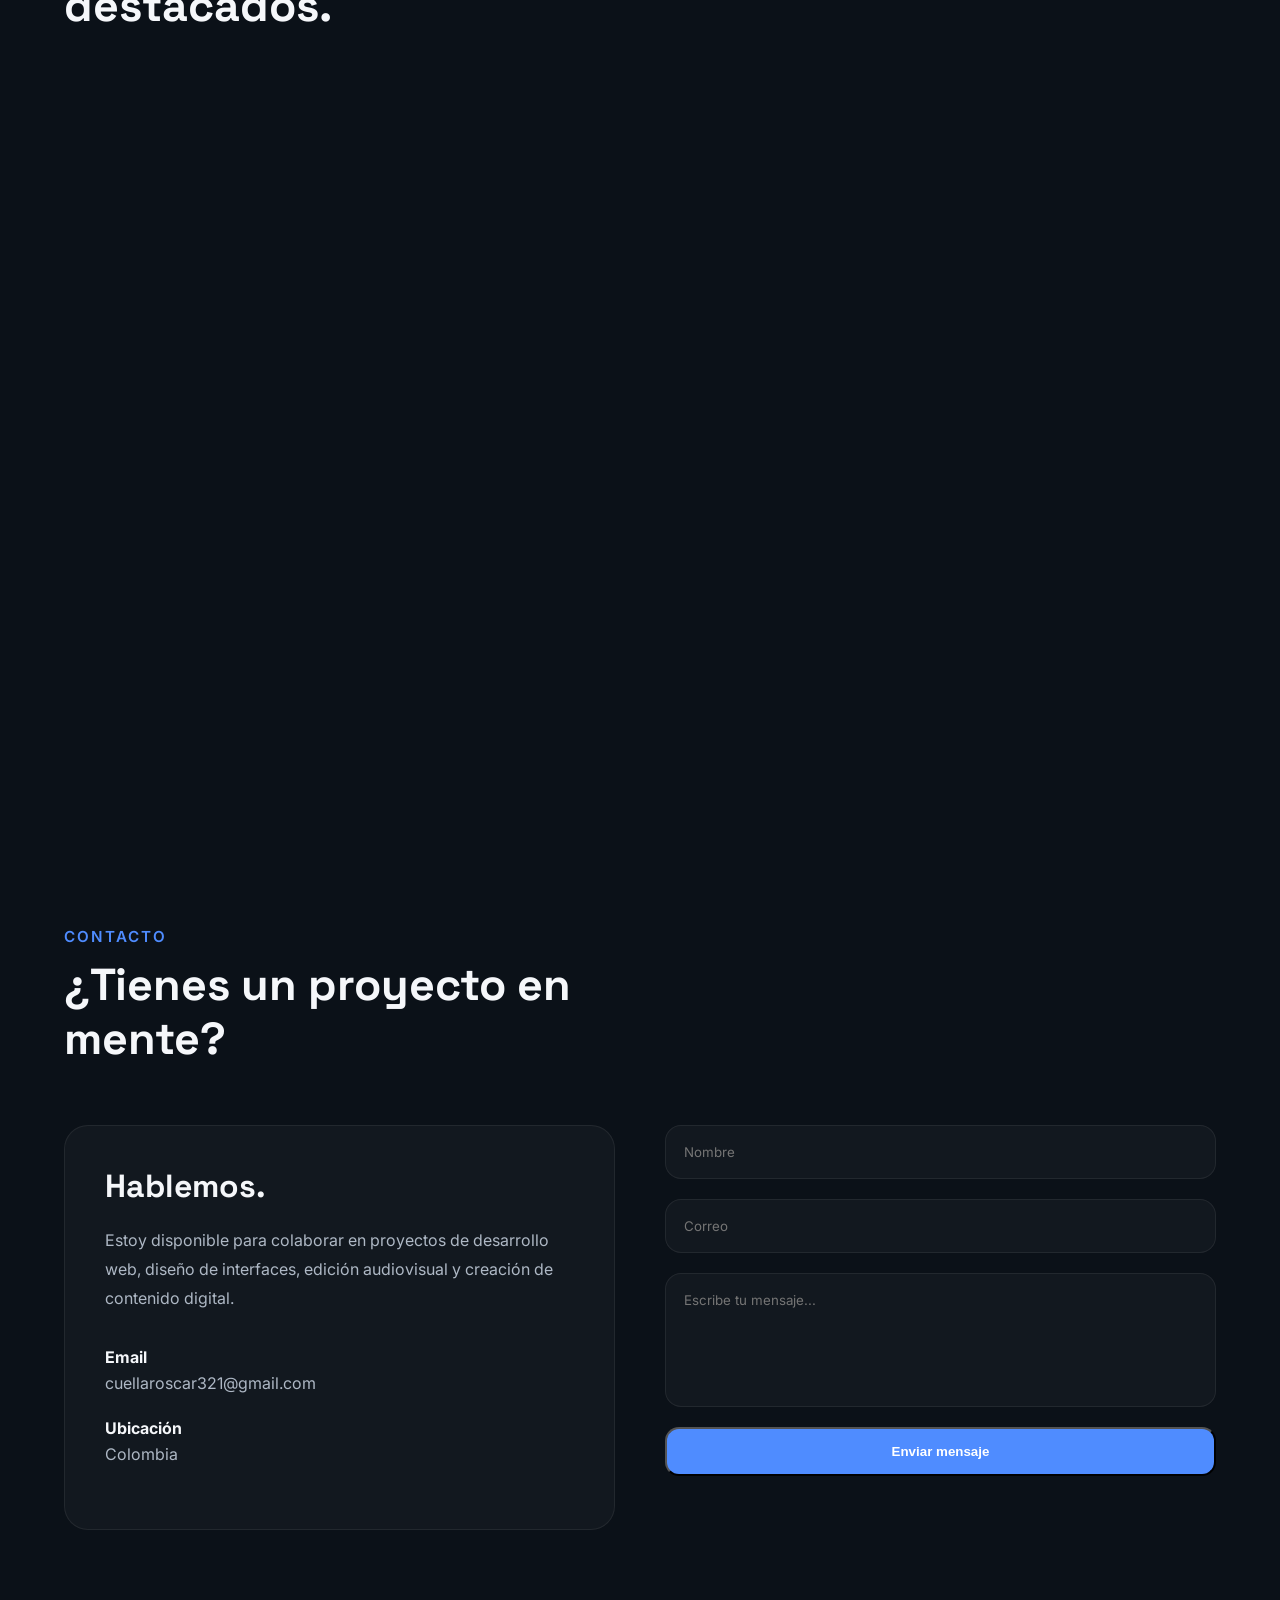
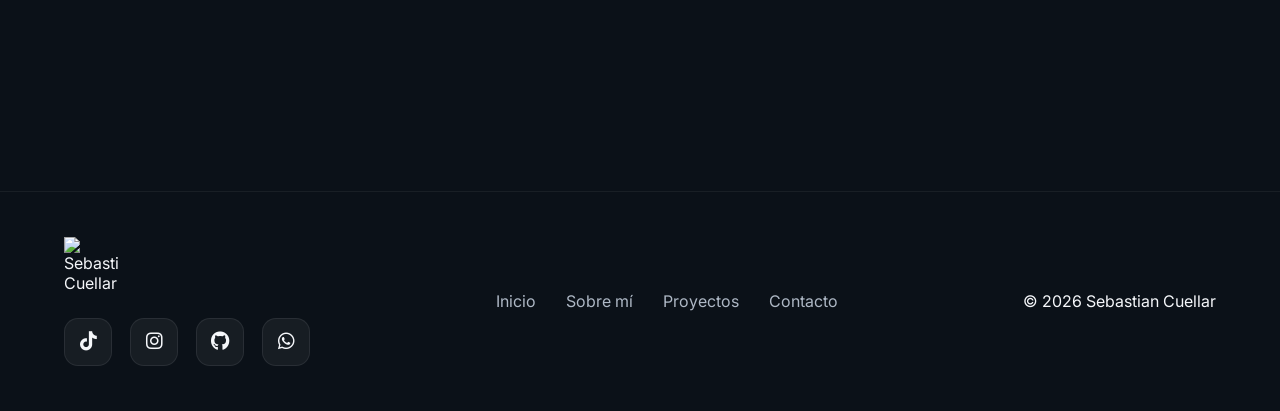
==== commit ab799858: "Add files via upload" ====
--- a/index.html
+++ b/index.html
@@ -1,1023 +1,1023 @@
-<!DOCTYPE html>
-<html lang="es">
-
-<head>
-
-    <!-- Configuración -->
-    <meta charset="UTF-8">
-    <meta name="viewport" content="width=device-width, initial-scale=1.0">
-
-    <!-- Título -->
-    <title>Sebastian Cuellar | Portfolio</title>
-
-    <!-- Google Fonts -->
-    <link rel="preconnect" href="https://fonts.googleapis.com">
-    <link rel="preconnect" href="https://fonts.gstatic.com" crossorigin>
-
-    <link href="https://fonts.googleapis.com/css2?family=Inter:wght@300;400;500;600;700;800&family=Space+Grotesk:wght@400;500;600;700&display=swap" rel="stylesheet">
-
-    <!-- CSS -->
-    <link rel="stylesheet" href="style.css">
-    <link rel="stylesheet" href="animations.css">
-
-    <link rel="stylesheet" href="https://cdnjs.cloudflare.com/ajax/libs/font-awesome/6.7.2/css/all.min.css">
-
-</head>
-
-<body>
-
-    <!-- ===================== -->
-    <!-- BACKGROUND -->
-    <!-- ===================== -->
-
-    <div class="background-grid"></div>
-    <div class="background-blur blur-1"></div>
-    <div class="background-blur blur-2"></div>
-
-<!-- ========================= -->
-<!-- HEADER -->
-<!-- ========================= -->
-
-<header class="header">
-
-    <div class="logo">
-
-        <a href="#hero">
-
-            <img src="https://r2.fivemanage.com/TDq9dc4mhyBtSby4RdbFO/ICONOSCTRANSPA.png"
-                 alt="Sebastian Cuellar Logo">
-
-        </a>
-
-    </div>
-
-    <nav>
-
-        <ul class="nav-links">
-
-            <li><a href="#hero">Inicio</a></li>
-            <li><a href="#about">Sobre mí</a></li>
-            <li><a href="#skills">Skills</a></li>
-            <li><a href="#workstation">PC</a></li>
-            <li><a href="#projects">Proyectos</a></li>
-            <li><a href="#contact">Contacto</a></li>
-
-        </ul>
-
-    </nav>
-
-</header>
-
-    <!-- ===================== -->
-    <!-- MAIN -->
-    <!-- ===================== -->
-
-    <main>
-
-        <!-- HERO -->
-        <section id="hero">
-
-<div class="container hero-container">
-
-    <!-- ========================= -->
-    <!-- HERO LEFT -->
-    <!-- ========================= -->
-
-    <div class="hero-content">
-
-        <span class="hero-tag">
-            ● Disponible para trabajar
-        </span>
-
-        <h1>
-
-            Hola, soy <span>Sebastian Cuellar</span>
-
-        </h1>
-
-        <h2>
-
-            Creador de Contenido &
-            Desarrollador Web
-
-        </h2>
-
-        <p>
-
-            Desarrollo interfaces web modernas, edición de contenido audiovisual,
-            streaming profesional y soluciones digitales enfocadas en ofrecer una
-            experiencia visual limpia, funcional y atractiva.
-
-        </p>
-
-        <div class="hero-buttons">
-
-            <a href="repositorio/index.html" class="btn btn-primary">
-                Ver Galeria
-            </a>
-
-            <a href="assets/CV.pdf" class="btn btn-secondary" target="_blank">
-                Ver Hoja de vida!
-            </a>
-
-        </div>
-
-        <div class="hero-stats">
-
-            <div class="stat-card">
-
-                <h3>50+</h3>
-
-                <span>Proyectos</span>
-
-            </div>
-
-            <div class="stat-card">
-
-                <h3>2+</h3>
-
-                <span>Años</span>
-
-            </div>
-
-            <div class="stat-card">
-
-                <h3>10+</h3>
-
-                <span>Softwares</span>
-
-            </div>
-
-        </div>
-
-    </div>
-
-    <!-- ========================= -->
-    <!-- HERO RIGHT -->
-    <!-- ========================= -->
-
-    <div class="hero-image">
-
-        <div class="profile-card">
-
-          <div class="profile-image">
-
-    <div class="orbit orbit-1"></div>
-
-    <div class="orbit orbit-2"></div>
-
-
-    <img src="https://r2.fivemanage.com/TDq9dc4mhyBtSby4RdbFO/imagen_2026-07-11_012246253.png"
-         alt="Sebastian Cuellar">
-
-</div> 
-
-            <div class="profile-info">
-
-    <h3>Sebastian Cuellar</h3>
-
-    <span id="typing-text"></span>
-
-    <span class="typing-cursor">|</span>
-
-</div>
-
-            <div class="profile-details">
-
-                <div>
-
-                    <small>Ubicación</small>
-
-                    <strong>Colombia</strong>
-
-                </div>
-
-                <div>
-
-                    <small>Estado</small>
-
-                    <strong>Disponible</strong>
-
-                </div>
-
-                <div>
-
-                    <small>Especialidad</small>
-
-                    <strong>UI / Frontend</strong>
-
-                </div>
-
-                <div>
-
-                    <small>Contenido</small>
-
-                    <strong>TikTok Live</strong>
-
-                </div>
-
-            </div>
-
-        </div>
-
-    </div>
-
-</div>
-
-        </section>
-
-        <!-- ABOUT -->
-        <section id="about">
-
-            <div class="container">
-
-    <div class="section-title">
-
-        <span>Sobre mí</span>
-
-        <h2>Transformando ideas en experiencias digitales.</h2>
-
-    </div>
-
-    <div class="about-grid">
-
-        <!-- Información -->
-
-        <div class="about-card">
-
-            <h3>¿Quién soy?</h3>
-
-            <p>
-                Soy Sebastian Cuellar, desarrollador Frontend y creador de contenido,
-                apasionado por el diseño de interfaces modernas, la edición audiovisual
-                y la creación de experiencias digitales que combinan funcionalidad,
-                creatividad y rendimiento.
-            </p>
-
-            <p>
-                Además de desarrollar páginas web, cuento con experiencia en edición
-                de video, fotografía, streaming profesional mediante OBS Studio y
-                producción de contenido para TikTok Live.
-            </p>
-
-        </div>
-
-        <!-- Datos rápidos -->
-
-        <div class="about-card">
-
-            <div class="about-info">
-
-                <span>📍 Ubicación</span>
-
-                <strong>Colombia</strong>
-
-            </div>
-
-            <div class="about-info">
-
-                <span>💼 Experiencia</span>
-
-                <strong>+3 Años</strong>
-
-            </div>
-
-            <div class="about-info">
-
-                <span>🖥 Especialidad</span>
-
-                <strong>Frontend Development</strong>
-
-            </div>
-
-            <div class="about-info">
-
-                <span>🎥 Contenido</span>
-
-                <strong>TikTok Live</strong>
-
-            </div>
-
-            <div class="about-info">
-
-                <span>📧 Estado</span>
-
-                <strong>Disponible para trabajar</strong>
-
-            </div>
-
-        </div>
-
-    </div>
-
-</div>
-
-        </section>
-
-        <!-- SKILLS -->
-        <section id="skills">
-
-            <div class="container">
-
-    <div class="section-title">
-
-        <span>Conocimientos</span>
-
-        <h2>Herramientas y tecnologías que utilizo.</h2>
-
-    </div>
-
-    <div class="skills-grid">
-
-        <!-- Columna izquierda -->
-
-        <div class="skills-column">
-
-            <div class="skill-card">
-
-                <div class="skill-header">
-
-                    <h3>HTML</h3>
-                    <span>95%</span>
-
-                </div>
-
-                <div class="progress-bar">
-
-                    <div class="progress html" data-width="95%"></div>
-
-                </div>
-
-            </div>
-
-            <div class="skill-card">
-
-                <div class="skill-header">
-
-                    <h3>CSS</h3>
-                    <span>92%</span>
-
-                </div>
-
-                <div class="progress-bar">
-
-                    <div class="progress css" data-width="92%"></div>
-
-                </div>
-
-            </div>
-
-            <div class="skill-card">
-
-                <div class="skill-header">
-
-                    <h3>JavaScript</h3>
-                    <span>80%</span>
-
-                </div>
-
-                <div class="progress-bar">
-
-                    <div class="progress javascript" data-width="80%"></div>
-
-                </div>
-
-            </div>
-
-            <div class="skill-card">
-
-                <div class="skill-header">
-
-                    <h3>Visual Studio Code</h3>
-                    <span>95%</span>
-
-                </div>
-
-                <div class="progress-bar">
-
-                    <div class="progress vscode" data-width="95%"></div>
-
-                </div>
-
-            </div>
-
-        </div>
-
-        <!-- Columna derecha -->
-
-        <div class="skills-column">
-
-            <div class="skill-card">
-
-                <div class="skill-header">
-
-                    <h3>OBS Studio</h3>
-                    <span>95%</span>
-
-                </div>
-
-                <div class="progress-bar">
-
-                    <div class="progress obs" data-width="95%"></div>
-
-                </div>
-
-            </div>
-
-            <div class="skill-card">
-
-                <div class="skill-header">
-
-                    <h3>Edición de Video</h3>
-                    <span>95%</span>
-
-                </div>
-
-                <div class="progress-bar">
-
-                    <div class="progress video" data-width="95%"></div>
-
-                </div>
-
-            </div>
-
-            <div class="skill-card">
-
-                <div class="skill-header">
-
-                    <h3>Fotografía</h3>
-                    <span>88%</span>
-
-                </div>
-
-                <div class="progress-bar">
-
-                    <div class="progress photography" data-width="88%"></div>
-
-                </div>
-
-            </div>
-
-            <div class="skill-card">
-
-                <div class="skill-header">
-
-                    <h3>TikTok Live</h3>
-                    <span>98%</span>
-
-                </div>
-
-                <div class="progress-bar">
-
-                    <div class="progress tiktok" data-width="98%"></div>
-
-                </div>
-
-            </div>
-
-        </div>
-
-    </div>
-
-</div>
-        </section>
-
-
-<section id="stats">
-
-    <div class="container">
-
-        <div class="stats-grid">
-
-            <div class="stats-card">
-
-                <h2 class="counter" data-count="50">0</h2>
-
-                <span>Proyectos Realizados</span>
-
-            </div>
-
-            <div class="stats-card">
-
-                <h2 class="counter" data-count="2">0</h2>
-
-                <span>Años de Experiencia</span>
-
-            </div>
-
-            <div class="stats-card">
-
-                <h2 class="counter" data-count="10">0</h2>
-
-                <span>Softwares Dominados</span>
-
-            </div>
-
-            <div class="stats-card">
-
-                <h2 class="counter" data-count="100">0</h2>
-
-                <span>Horas de Streaming</span>
-
-            </div>
-
-        </div>
-
-    </div>
-
-</section>
-
-
-        <!-- WORKSTATION -->
-
-    <section id="workstation"></section>
-
-        <div class="workstation-grid">
-
-    <div class="hardware-card">
-
-        <span>CPU</span>
-
-        <h3>AMD Ryzen 7 5800XT</h3>
-
-        <small>8 Núcleos • 16 Hilos</small>
-
-    </div>
-
-    <div class="hardware-card">
-
-        <span>GPU</span>
-
-        <h3>NVIDIA RTX 3050</h3>
-
-        <small>Ray Tracing • DLSS</small>
-
-    </div>
-
-    <div class="hardware-card">
-
-        <span>RAM</span>
-
-        <h3>32 GB DDR4</h3>
-
-        <small>3200 MHz</small>
-
-    </div>
-
-    <div class="hardware-card">
-
-        <span>Motherboard</span>
-
-        <h3>ASUS PRIME B550M-A</h3>
-
-        <small>AM4</small>
-
-    </div>
-
-    <div class="hardware-card">
-
-        <span>Storage</span>
-
-        <h3>SSD NVMe + HDD</h3>
-
-        <small>Alta velocidad</small>
-
-    </div>
-
-    <div class="hardware-card">
-
-        <span>Streaming</span>
-
-        <h3>OBS Studio</h3>
-
-        <small>TikTok LIVE</small>
-
-    </div>
-
-    <div class="hardware-card">
-
-        <span>Editor</span>
-
-        <h3>Visual Studio Code</h3>
-
-        <small>Frontend</small>
-
-    </div>
-
-    <div class="hardware-card">
-
-        <span>Estado</span>
-
-        <h3>Online</h3>
-
-        <small>Disponible para proyectos</small>
-
-    </div>
-
-</div>
-        </section>
-
-        <!-- SOFTWARE -->
-        <section id="software">
-
-            <div class="container">
-
-    <div class="section-title">
-
-        <span>Software</span>
-
-        <h2>Herramientas que utilizo diariamente.</h2>
-
-    </div>
-
-    <div class="software-grid">
-
-        <div class="software-card">HTML5</div>
-
-        <div class="software-card">CSS3</div>
-
-        <div class="software-card">JavaScript</div>
-
-        <div class="software-card">Visual Studio Code</div>
-
-        <div class="software-card">GitHub</div>
-
-        <div class="software-card">OBS Studio</div>
-
-        <div class="software-card">Adobe Premiere Pro</div>
-
-        <div class="software-card">Adobe Photoshop</div>
-
-        <div class="software-card">Adobe Illustrator</div>
-
-        <div class="software-card">CapCut</div>
-
-        <div class="software-card">TikTok Live Studio</div>
-
-    </div>
-
-</div>
-        </section>
-
-        <section id="timeline">
-
-    <div class="container">
-
-        <div class="section-title">
-
-            <span>Trayectoria</span>
-
-            <h2>Mi evolución profesional.</h2>
-
-        </div>
-
-        <div class="timeline">
-
-            <div class="timeline-item">
-
-                <span>2023</span>
-
-                <h3>Tecnicó en Integracion de contenidos digitales</h3>
-
-                <p>
-                    Inicio en edición de imágenes y contenido visual.
-                </p>
-
-            </div>
-
-            <div class="timeline-item">
-
-                <span>2024</span>
-
-                <h3>Systems, Applications, and Products in Data Processing</h3>
-
-                <p>
-                   Experiencia en manejo y operación de SAP.
-                </p>
-
-            </div>
-
-            <div class="timeline-item">
-
-                <span>2024</span>
-
-                <h3>Streaming</h3>
-
-                <p>
-                    Configuración profesional de OBS Studio y TikTok Live.
-                </p>
-
-            </div>
-
-            <div class="timeline-item">
-
-                <span>2025 - Actualidad</span>
-
-                <h3>Tecnólogo en Producción Multimedia</h3>
-
-                <p>
-                    Desarrollo de interfaces modernas utilizando HTML, CSS y JavaScript - Diseño audiovisual.
-                </p>
-
-            </div>
-
-        </div>
-
-    </div>
-
-</section>
-
-        <!-- PROJECTS -->
-        <section id="projects">
-
-            <div class="container">
-
-    <div class="section-title">
-
-        <span>Portafolio</span>
-
-        <h2>Algunos de mis proyectos destacados.</h2>
-
-    </div>
-
-    <div class="projects-grid">
-
-        <!-- Proyecto 1 -->
-
-        <article class="project-card">
-
-            <div class="project-image">
-
-                <img src="https://r2.fivemanage.com/TDq9dc4mhyBtSby4RdbFO/Foto25.jpg" alt="Proyecto 1">
-
-            </div>
-
-            <div class="project-content">
-
-                <h3>Portfolio Personal</h3>
-
-                <p>
-                    Sitio web desarrollado con HTML, CSS y JavaScript,
-                    enfocado en un diseño moderno, responsive y con
-                    animaciones fluidas.
-                </p>
-
-                <div class="project-tags">
-
-                    <span>HTML</span>
-                    <span>CSS</span>
-                    <span>JavaScript</span>
-
-                </div>
-
-                <a href="#" class="project-button">
-                    Ver Proyecto →
-                </a>
-
-            </div>
-
-        </article>
-
-        <!-- Proyecto 2 -->
-
-        <article class="project-card">
-
-            <div class="project-image">
-
-    <div class="slider">
-
-        <img src="https://r2.fivemanage.com/TDq9dc4mhyBtSby4RdbFO/studio-view-poster.d89c375a.png" class="active" alt="Proyecto 2">
-        <img src="https://r2.fivemanage.com/TDq9dc4mhyBtSby4RdbFO/ss_aefa14f73426de7ae6be79876b1a8055b11291bc.1920x1080.jpg" alt="Proyecto 2">
-
-    </div>
-
-</div>
-
-            <div class="project-content">
-
-                <h3>Streaming Setup</h3>
-
-                <p>
-                    Configuración profesional de OBS Studio, overlays,
-                    alertas y optimización para TikTok Live.
-                </p>
-
-                <div class="project-tags">
-
-                    <span>OBS</span>
-                    <span>TikTok</span>
-                    <span>Streaming</span>
-
-                </div>
-
-                <a href="#" class="project-button">
-                    Ver Proyecto →
-                </a>
-
-            </div>
-
-        </article>
-
-        <!-- Proyecto 3 -->
-
-        <article class="project-card">
-
-            <div class="project-image">
-
-    <div class="slider">
-
-        <img src="https://r2.fivemanage.com/TDq9dc4mhyBtSby4RdbFO/POSTERCAMISETA.jpg" class="active" alt="Proyecto">
-        <img src="https://r2.fivemanage.com/TDq9dc4mhyBtSby4RdbFO/JAMESPOSTER.jpg" alt="Proyecto">
-        <img src="https://r2.fivemanage.com/TDq9dc4mhyBtSby4RdbFO/ADIDASBLUEPOSTER.jpg" alt="Proyecto">
-        <img src="https://r2.fivemanage.com/TDq9dc4mhyBtSby4RdbFO/AFICHEHAMBURGUESAFUEGO.jpg" alt="Proyecto">
-
-    </div>
-
-    </div> <!-- Cierra project-image -->
-
-            <div class="project-content">
-
-                <h3>Edición Audiovisual</h3>
-
-                <p>
-                    Producción y edición de contenido para redes sociales,
-                    utilizando Premiere Pro, After Effects y Photoshop.
-                </p>
-
-                <div class="project-tags">
-
-                    <span>Premiere</span>
-                    <span>After Effects</span>
-                    <span>Photoshop</span>
-
-                </div>
-
-                <a href="#" class="project-button">
-                    Ver Proyecto →
-                </a>
-
-            </div>
-
-        </article>
-
-    </div>
-
-</div>
-        </section>
-
-        <!-- CONTACT -->
-        <section id="contact">
-
-            <div class="container">
-
-    <div class="section-title">
-
-        <span>Contacto</span>
-
-        <h2>¿Tienes un proyecto en mente?</h2>
-
-    </div>
-
-    <div class="contact-container">
-
-        <div class="contact-info">
-
-            <h3>Hablemos.</h3>
-
-            <p>
-                Estoy disponible para colaborar en proyectos de desarrollo
-                web, diseño de interfaces, edición audiovisual y creación
-                de contenido digital.
-            </p>
-
-            <div class="contact-item">
-
-                <strong>Email</strong>
-
-                <span>cuellaroscar321@gmail.com</span>
-
-            </div>
-
-            <div class="contact-item">
-
-                <strong>Ubicación</strong>
-
-                <span>Colombia</span>
-
-            </div>
-
-        </div>
-
-        <form id="contact-form" class="contact-form">
-
-    <input
-        type="text"
-        name="name"
-        placeholder="Nombre"
-        required
-    >
-
-    <input
-        type="email"
-        name="email"
-        placeholder="Correo"
-        required
-    >
-
-    <textarea
-        name="message"
-        placeholder="Escribe tu mensaje..."
-        rows="6"
-        required
-    ></textarea>
-
-    <button
-        type="submit"
-        class="btn btn-primary">
-
-        Enviar mensaje
-
-    </button>
-
-</form>
-
-    </div>
-
-</div>
-        </section>
-
-    </main>
-
-    <footer>
-
-    <div class="container footer-content">
-
-        <div>
-
-            <a href="#hero" class="footer-logo">
-
-    <img src="https://r2.fivemanage.com/TDq9dc4mhyBtSby4RdbFO/ICONOSCTRANSPA.png" alt="Sebastian Cuellar">
-
-</a>
-
-           <div class="social-links">
-
-    <a href="https://www.tiktok.com/@sebitas_185?is_from_webapp=1&sender_device=pc" target="_blank" aria-label="TikTok">
-        <i class="fa-brands fa-tiktok"></i>
-    </a>
-
-    <a href="https://www.instagram.com/sebitas.185/" target="_blank" aria-label="Instagram">
-        <i class="fa-brands fa-instagram"></i>
-    </a>
-
-    <a href="https://github.com/TUUSUARIO" target="_blank" aria-label="GitHub">
-        <i class="fa-brands fa-github"></i>
-    </a>
-
-    <a href="https://w.app/7elogc" target="_blank" aria-label="WhatsApp">
-        <i class="fa-brands fa-whatsapp"></i>
-    </a>
-
-</div>
-
-        </div>
-
-        <div class="footer-links">
-
-            <a href="#hero">Inicio</a>
-
-            <a href="#about">Sobre mí</a>
-
-            <a href="#projects">Proyectos</a>
-
-            <a href="#contact">Contacto</a>
-
-        </div>
-
-        <div>
-
-            <p>
-
-                © 2026 Sebastian Cuellar
-
-            </p>
-
-        </div>
-
-    </div>
-
-</footer>
-
-<button id="backToTop">
-
-    ↑
-
-</button>
-
-<script src="https://cdn.jsdelivr.net/npm/@emailjs/browser@4/dist/email.min.js"></script>
-
-<script src="script.js"></script>
-
-</body>
-
-</html>
+<!DOCTYPE html>
+<html lang="es">
+
+<head>
+
+    <!-- Configuración -->
+    <meta charset="UTF-8">
+    <meta name="viewport" content="width=device-width, initial-scale=1.0">
+
+    <!-- Título -->
+    <title>Sebastian Cuellar | Portfolio</title>
+
+    <!-- Google Fonts -->
+    <link rel="preconnect" href="https://fonts.googleapis.com">
+    <link rel="preconnect" href="https://fonts.gstatic.com" crossorigin>
+
+    <link href="https://fonts.googleapis.com/css2?family=Inter:wght@300;400;500;600;700;800&family=Space+Grotesk:wght@400;500;600;700&display=swap" rel="stylesheet">
+
+    <!-- CSS -->
+    <link rel="stylesheet" href="style.css">
+    <link rel="stylesheet" href="animations.css">
+
+    <link rel="stylesheet" href="https://cdnjs.cloudflare.com/ajax/libs/font-awesome/6.7.2/css/all.min.css">
+
+</head>
+
+<body>
+
+    <!-- ===================== -->
+    <!-- BACKGROUND -->
+    <!-- ===================== -->
+
+    <div class="background-grid"></div>
+    <div class="background-blur blur-1"></div>
+    <div class="background-blur blur-2"></div>
+
+<!-- ========================= -->
+<!-- HEADER -->
+<!-- ========================= -->
+
+<header class="header">
+
+    <div class="logo">
+
+        <a href="#hero">
+
+            <img src="https://r2.fivemanage.com/TDq9dc4mhyBtSby4RdbFO/ICONOSCTRANSPA.png"
+                 alt="Sebastian Cuellar Logo">
+
+        </a>
+
+    </div>
+
+    <nav>
+
+        <ul class="nav-links">
+
+            <li><a href="#hero">Inicio</a></li>
+            <li><a href="#about">Sobre mí</a></li>
+            <li><a href="#skills">Skills</a></li>
+            <li><a href="#workstation">PC</a></li>
+            <li><a href="#projects">Proyectos</a></li>
+            <li><a href="#contact">Contacto</a></li>
+
+        </ul>
+
+    </nav>
+
+</header>
+
+    <!-- ===================== -->
+    <!-- MAIN -->
+    <!-- ===================== -->
+
+    <main>
+
+        <!-- HERO -->
+        <section id="hero">
+
+<div class="container hero-container">
+
+    <!-- ========================= -->
+    <!-- HERO LEFT -->
+    <!-- ========================= -->
+
+    <div class="hero-content">
+
+        <span class="hero-tag">
+            ● Disponible para trabajar
+        </span>
+
+        <h1>
+
+            Hola, soy <span>Sebastian Cuellar</span>
+
+        </h1>
+
+        <h2>
+
+            Creador de Contenido &
+            Desarrollador Web
+
+        </h2>
+
+        <p>
+
+            Desarrollo interfaces web modernas, edición de contenido audiovisual,
+            streaming profesional y soluciones digitales enfocadas en ofrecer una
+            experiencia visual limpia, funcional y atractiva.
+
+        </p>
+
+        <div class="hero-buttons">
+
+            <a href="galeria.html" class="btn btn-primary">
+                Ver proyectos
+            </a>
+
+            <a href="assets/CV.pdf" class="btn btn-secondary" target="_blank">
+                Ver Hoja de vida!
+            </a>
+
+        </div>
+
+        <div class="hero-stats">
+
+            <div class="stat-card">
+
+                <h3>50+</h3>
+
+                <span>Proyectos</span>
+
+            </div>
+
+            <div class="stat-card">
+
+                <h3>2+</h3>
+
+                <span>Años</span>
+
+            </div>
+
+            <div class="stat-card">
+
+                <h3>10+</h3>
+
+                <span>Softwares</span>
+
+            </div>
+
+        </div>
+
+    </div>
+
+    <!-- ========================= -->
+    <!-- HERO RIGHT -->
+    <!-- ========================= -->
+
+    <div class="hero-image">
+
+        <div class="profile-card">
+
+          <div class="profile-image">
+
+    <div class="orbit orbit-1"></div>
+
+    <div class="orbit orbit-2"></div>
+
+
+    <img src="https://r2.fivemanage.com/TDq9dc4mhyBtSby4RdbFO/imagen_2026-07-11_012246253.png"
+         alt="Sebastian Cuellar">
+
+</div> 
+
+            <div class="profile-info">
+
+    <h3>Sebastian Cuellar</h3>
+
+    <span id="typing-text"></span>
+
+    <span class="typing-cursor">|</span>
+
+</div>
+
+            <div class="profile-details">
+
+                <div>
+
+                    <small>Ubicación</small>
+
+                    <strong>Colombia</strong>
+
+                </div>
+
+                <div>
+
+                    <small>Estado</small>
+
+                    <strong>Disponible</strong>
+
+                </div>
+
+                <div>
+
+                    <small>Especialidad</small>
+
+                    <strong>UI / Frontend</strong>
+
+                </div>
+
+                <div>
+
+                    <small>Contenido</small>
+
+                    <strong>TikTok Live</strong>
+
+                </div>
+
+            </div>
+
+        </div>
+
+    </div>
+
+</div>
+
+        </section>
+
+        <!-- ABOUT -->
+        <section id="about">
+
+            <div class="container">
+
+    <div class="section-title">
+
+        <span>Sobre mí</span>
+
+        <h2>Transformando ideas en experiencias digitales.</h2>
+
+    </div>
+
+    <div class="about-grid">
+
+        <!-- Información -->
+
+        <div class="about-card">
+
+            <h3>¿Quién soy?</h3>
+
+            <p>
+                Soy Sebastian Cuellar, desarrollador Frontend y creador de contenido,
+                apasionado por el diseño de interfaces modernas, la edición audiovisual
+                y la creación de experiencias digitales que combinan funcionalidad,
+                creatividad y rendimiento.
+            </p>
+
+            <p>
+                Además de desarrollar páginas web, cuento con experiencia en edición
+                de video, fotografía, streaming profesional mediante OBS Studio y
+                producción de contenido para TikTok Live.
+            </p>
+
+        </div>
+
+        <!-- Datos rápidos -->
+
+        <div class="about-card">
+
+            <div class="about-info">
+
+                <span>📍 Ubicación</span>
+
+                <strong>Colombia</strong>
+
+            </div>
+
+            <div class="about-info">
+
+                <span>💼 Experiencia</span>
+
+                <strong>+3 Años</strong>
+
+            </div>
+
+            <div class="about-info">
+
+                <span>🖥 Especialidad</span>
+
+                <strong>Frontend Development</strong>
+
+            </div>
+
+            <div class="about-info">
+
+                <span>🎥 Contenido</span>
+
+                <strong>TikTok Live</strong>
+
+            </div>
+
+            <div class="about-info">
+
+                <span>📧 Estado</span>
+
+                <strong>Disponible para trabajar</strong>
+
+            </div>
+
+        </div>
+
+    </div>
+
+</div>
+
+        </section>
+
+        <!-- SKILLS -->
+        <section id="skills">
+
+            <div class="container">
+
+    <div class="section-title">
+
+        <span>Conocimientos</span>
+
+        <h2>Herramientas y tecnologías que utilizo.</h2>
+
+    </div>
+
+    <div class="skills-grid">
+
+        <!-- Columna izquierda -->
+
+        <div class="skills-column">
+
+            <div class="skill-card">
+
+                <div class="skill-header">
+
+                    <h3>HTML</h3>
+                    <span>95%</span>
+
+                </div>
+
+                <div class="progress-bar">
+
+                    <div class="progress html" data-width="95%"></div>
+
+                </div>
+
+            </div>
+
+            <div class="skill-card">
+
+                <div class="skill-header">
+
+                    <h3>CSS</h3>
+                    <span>92%</span>
+
+                </div>
+
+                <div class="progress-bar">
+
+                    <div class="progress css" data-width="92%"></div>
+
+                </div>
+
+            </div>
+
+            <div class="skill-card">
+
+                <div class="skill-header">
+
+                    <h3>JavaScript</h3>
+                    <span>80%</span>
+
+                </div>
+
+                <div class="progress-bar">
+
+                    <div class="progress javascript" data-width="80%"></div>
+
+                </div>
+
+            </div>
+
+            <div class="skill-card">
+
+                <div class="skill-header">
+
+                    <h3>Visual Studio Code</h3>
+                    <span>95%</span>
+
+                </div>
+
+                <div class="progress-bar">
+
+                    <div class="progress vscode" data-width="95%"></div>
+
+                </div>
+
+            </div>
+
+        </div>
+
+        <!-- Columna derecha -->
+
+        <div class="skills-column">
+
+            <div class="skill-card">
+
+                <div class="skill-header">
+
+                    <h3>OBS Studio</h3>
+                    <span>95%</span>
+
+                </div>
+
+                <div class="progress-bar">
+
+                    <div class="progress obs" data-width="95%"></div>
+
+                </div>
+
+            </div>
+
+            <div class="skill-card">
+
+                <div class="skill-header">
+
+                    <h3>Edición de Video</h3>
+                    <span>95%</span>
+
+                </div>
+
+                <div class="progress-bar">
+
+                    <div class="progress video" data-width="95%"></div>
+
+                </div>
+
+            </div>
+
+            <div class="skill-card">
+
+                <div class="skill-header">
+
+                    <h3>Fotografía</h3>
+                    <span>88%</span>
+
+                </div>
+
+                <div class="progress-bar">
+
+                    <div class="progress photography" data-width="88%"></div>
+
+                </div>
+
+            </div>
+
+            <div class="skill-card">
+
+                <div class="skill-header">
+
+                    <h3>TikTok Live</h3>
+                    <span>98%</span>
+
+                </div>
+
+                <div class="progress-bar">
+
+                    <div class="progress tiktok" data-width="98%"></div>
+
+                </div>
+
+            </div>
+
+        </div>
+
+    </div>
+
+</div>
+        </section>
+
+
+<section id="stats">
+
+    <div class="container">
+
+        <div class="stats-grid">
+
+            <div class="stats-card">
+
+                <h2 class="counter" data-count="50">0</h2>
+
+                <span>Proyectos Realizados</span>
+
+            </div>
+
+            <div class="stats-card">
+
+                <h2 class="counter" data-count="2">0</h2>
+
+                <span>Años de Experiencia</span>
+
+            </div>
+
+            <div class="stats-card">
+
+                <h2 class="counter" data-count="10">0</h2>
+
+                <span>Softwares Dominados</span>
+
+            </div>
+
+            <div class="stats-card">
+
+                <h2 class="counter" data-count="100">0</h2>
+
+                <span>Horas de Streaming</span>
+
+            </div>
+
+        </div>
+
+    </div>
+
+</section>
+
+
+        <!-- WORKSTATION -->
+
+    <section id="workstation"></section>
+
+        <div class="workstation-grid">
+
+    <div class="hardware-card">
+
+        <span>CPU</span>
+
+        <h3>AMD Ryzen 7 5800XT</h3>
+
+        <small>8 Núcleos • 16 Hilos</small>
+
+    </div>
+
+    <div class="hardware-card">
+
+        <span>GPU</span>
+
+        <h3>NVIDIA RTX 3050</h3>
+
+        <small>Ray Tracing • DLSS</small>
+
+    </div>
+
+    <div class="hardware-card">
+
+        <span>RAM</span>
+
+        <h3>32 GB DDR4</h3>
+
+        <small>3200 MHz</small>
+
+    </div>
+
+    <div class="hardware-card">
+
+        <span>Motherboard</span>
+
+        <h3>ASUS PRIME B550M-A</h3>
+
+        <small>AM4</small>
+
+    </div>
+
+    <div class="hardware-card">
+
+        <span>Storage</span>
+
+        <h3>SSD NVMe + HDD</h3>
+
+        <small>Alta velocidad</small>
+
+    </div>
+
+    <div class="hardware-card">
+
+        <span>Streaming</span>
+
+        <h3>OBS Studio</h3>
+
+        <small>TikTok LIVE</small>
+
+    </div>
+
+    <div class="hardware-card">
+
+        <span>Editor</span>
+
+        <h3>Visual Studio Code</h3>
+
+        <small>Frontend</small>
+
+    </div>
+
+    <div class="hardware-card">
+
+        <span>Estado</span>
+
+        <h3>Online</h3>
+
+        <small>Disponible para proyectos</small>
+
+    </div>
+
+</div>
+        </section>
+
+        <!-- SOFTWARE -->
+        <section id="software">
+
+            <div class="container">
+
+    <div class="section-title">
+
+        <span>Software</span>
+
+        <h2>Herramientas que utilizo diariamente.</h2>
+
+    </div>
+
+    <div class="software-grid">
+
+        <div class="software-card">HTML5</div>
+
+        <div class="software-card">CSS3</div>
+
+        <div class="software-card">JavaScript</div>
+
+        <div class="software-card">Visual Studio Code</div>
+
+        <div class="software-card">GitHub</div>
+
+        <div class="software-card">OBS Studio</div>
+
+        <div class="software-card">Adobe Premiere Pro</div>
+
+        <div class="software-card">Adobe Photoshop</div>
+
+        <div class="software-card">Adobe Illustrator</div>
+
+        <div class="software-card">CapCut</div>
+
+        <div class="software-card">TikTok Live Studio</div>
+
+    </div>
+
+</div>
+        </section>
+
+        <section id="timeline">
+
+    <div class="container">
+
+        <div class="section-title">
+
+            <span>Trayectoria</span>
+
+            <h2>Mi evolución profesional.</h2>
+
+        </div>
+
+        <div class="timeline">
+
+            <div class="timeline-item">
+
+                <span>2023</span>
+
+                <h3>Tecnicó en Integracion de contenidos digitales</h3>
+
+                <p>
+                    Inicio en edición de imágenes y contenido visual.
+                </p>
+
+            </div>
+
+            <div class="timeline-item">
+
+                <span>2024</span>
+
+                <h3>Systems, Applications, and Products in Data Processing</h3>
+
+                <p>
+                   Experiencia en manejo y operación de SAP.
+                </p>
+
+            </div>
+
+            <div class="timeline-item">
+
+                <span>2024</span>
+
+                <h3>Streaming</h3>
+
+                <p>
+                    Configuración profesional de OBS Studio y TikTok Live.
+                </p>
+
+            </div>
+
+            <div class="timeline-item">
+
+                <span>2025 - Actualidad</span>
+
+                <h3>Tecnólogo en Producción Multimedia</h3>
+
+                <p>
+                    Desarrollo de interfaces modernas utilizando HTML, CSS y JavaScript - Diseño audiovisual.
+                </p>
+
+            </div>
+
+        </div>
+
+    </div>
+
+</section>
+
+        <!-- PROJECTS -->
+        <section id="projects">
+
+            <div class="container">
+
+    <div class="section-title">
+
+        <span>Portafolio</span>
+
+        <h2>Algunos de mis proyectos destacados.</h2>
+
+    </div>
+
+    <div class="projects-grid">
+
+        <!-- Proyecto 1 -->
+
+        <article class="project-card">
+
+            <div class="project-image">
+
+                <img src="https://r2.fivemanage.com/TDq9dc4mhyBtSby4RdbFO/Foto25.jpg" alt="Proyecto 1">
+
+            </div>
+
+            <div class="project-content">
+
+                <h3>Portfolio Personal</h3>
+
+                <p>
+                    Sitio web desarrollado con HTML, CSS y JavaScript,
+                    enfocado en un diseño moderno, responsive y con
+                    animaciones fluidas.
+                </p>
+
+                <div class="project-tags">
+
+                    <span>HTML</span>
+                    <span>CSS</span>
+                    <span>JavaScript</span>
+
+                </div>
+
+                <a href="galeria.html" class="project-button">
+                    Ver Proyecto →
+                </a>
+
+            </div>
+
+        </article>
+
+        <!-- Proyecto 2 -->
+
+        <article class="project-card">
+
+            <div class="project-image">
+
+    <div class="slider">
+
+        <img src="https://r2.fivemanage.com/TDq9dc4mhyBtSby4RdbFO/studio-view-poster.d89c375a.png" class="active" alt="Proyecto 2">
+        <img src="https://r2.fivemanage.com/TDq9dc4mhyBtSby4RdbFO/ss_aefa14f73426de7ae6be79876b1a8055b11291bc.1920x1080.jpg" alt="Proyecto 2">
+
+    </div>
+
+</div>
+
+            <div class="project-content">
+
+                <h3>Streaming Setup</h3>
+
+                <p>
+                    Configuración profesional de OBS Studio, overlays,
+                    alertas y optimización para TikTok Live.
+                </p>
+
+                <div class="project-tags">
+
+                    <span>OBS</span>
+                    <span>TikTok</span>
+                    <span>Streaming</span>
+
+                </div>
+
+                <a href="galeria.html" class="project-button">
+                    Ver Proyecto →
+                </a>
+
+            </div>
+
+        </article>
+
+        <!-- Proyecto 3 -->
+
+        <article class="project-card">
+
+            <div class="project-image">
+
+    <div class="slider">
+
+        <img src="https://r2.fivemanage.com/TDq9dc4mhyBtSby4RdbFO/POSTERCAMISETA.jpg" class="active" alt="Proyecto">
+        <img src="https://r2.fivemanage.com/TDq9dc4mhyBtSby4RdbFO/JAMESPOSTER.jpg" alt="Proyecto">
+        <img src="https://r2.fivemanage.com/TDq9dc4mhyBtSby4RdbFO/ADIDASBLUEPOSTER.jpg" alt="Proyecto">
+        <img src="https://r2.fivemanage.com/TDq9dc4mhyBtSby4RdbFO/AFICHEHAMBURGUESAFUEGO.jpg" alt="Proyecto">
+
+    </div>
+
+    </div> <!-- Cierra project-image -->
+
+            <div class="project-content">
+
+                <h3>Edición Audiovisual</h3>
+
+                <p>
+                    Producción y edición de contenido para redes sociales,
+                    utilizando Premiere Pro, After Effects y Photoshop.
+                </p>
+
+                <div class="project-tags">
+
+                    <span>Premiere</span>
+                    <span>After Effects</span>
+                    <span>Photoshop</span>
+
+                </div>
+
+                <a href="galeria.html" class="project-button">
+                    Ver Proyecto →
+                </a>
+
+            </div>
+
+        </article>
+
+    </div>
+
+</div>
+        </section>
+
+        <!-- CONTACT -->
+        <section id="contact">
+
+            <div class="container">
+
+    <div class="section-title">
+
+        <span>Contacto</span>
+
+        <h2>¿Tienes un proyecto en mente?</h2>
+
+    </div>
+
+    <div class="contact-container">
+
+        <div class="contact-info">
+
+            <h3>Hablemos.</h3>
+
+            <p>
+                Estoy disponible para colaborar en proyectos de desarrollo
+                web, diseño de interfaces, edición audiovisual y creación
+                de contenido digital.
+            </p>
+
+            <div class="contact-item">
+
+                <strong>Email</strong>
+
+                <span>cuellaroscar321@gmail.com</span>
+
+            </div>
+
+            <div class="contact-item">
+
+                <strong>Ubicación</strong>
+
+                <span>Colombia</span>
+
+            </div>
+
+        </div>
+
+        <form id="contact-form" class="contact-form">
+
+    <input
+        type="text"
+        name="name"
+        placeholder="Nombre"
+        required
+    >
+
+    <input
+        type="email"
+        name="email"
+        placeholder="Correo"
+        required
+    >
+
+    <textarea
+        name="message"
+        placeholder="Escribe tu mensaje..."
+        rows="6"
+        required
+    ></textarea>
+
+    <button
+        type="submit"
+        class="btn btn-primary">
+
+        Enviar mensaje
+
+    </button>
+
+</form>
+
+    </div>
+
+</div>
+        </section>
+
+    </main>
+
+    <footer>
+
+    <div class="container footer-content">
+
+        <div>
+
+            <a href="#hero" class="footer-logo">
+
+    <img src="https://r2.fivemanage.com/TDq9dc4mhyBtSby4RdbFO/ICONOSCTRANSPA.png" alt="Sebastian Cuellar">
+
+</a>
+
+           <div class="social-links">
+
+    <a href="https://www.tiktok.com/@sebitas_185?is_from_webapp=1&sender_device=pc" target="_blank" aria-label="TikTok">
+        <i class="fa-brands fa-tiktok"></i>
+    </a>
+
+    <a href="https://www.instagram.com/sebitas.185/" target="_blank" aria-label="Instagram">
+        <i class="fa-brands fa-instagram"></i>
+    </a>
+
+    <a href="https://github.com/TUUSUARIO" target="_blank" aria-label="GitHub">
+        <i class="fa-brands fa-github"></i>
+    </a>
+
+    <a href="https://w.app/7elogc" target="_blank" aria-label="WhatsApp">
+        <i class="fa-brands fa-whatsapp"></i>
+    </a>
+
+</div>
+
+        </div>
+
+        <div class="footer-links">
+
+            <a href="#hero">Inicio</a>
+
+            <a href="#about">Sobre mí</a>
+
+            <a href="#projects">Proyectos</a>
+
+            <a href="#contact">Contacto</a>
+
+        </div>
+
+        <div>
+
+            <p>
+
+                © 2026 Sebastian Cuellar
+
+            </p>
+
+        </div>
+
+    </div>
+
+</footer>
+
+<button id="backToTop">
+
+    ↑
+
+</button>
+
+<script src="https://cdn.jsdelivr.net/npm/@emailjs/browser@4/dist/email.min.js"></script>
+
+<script src="script.js"></script>
+
+</body>
+
+</html>
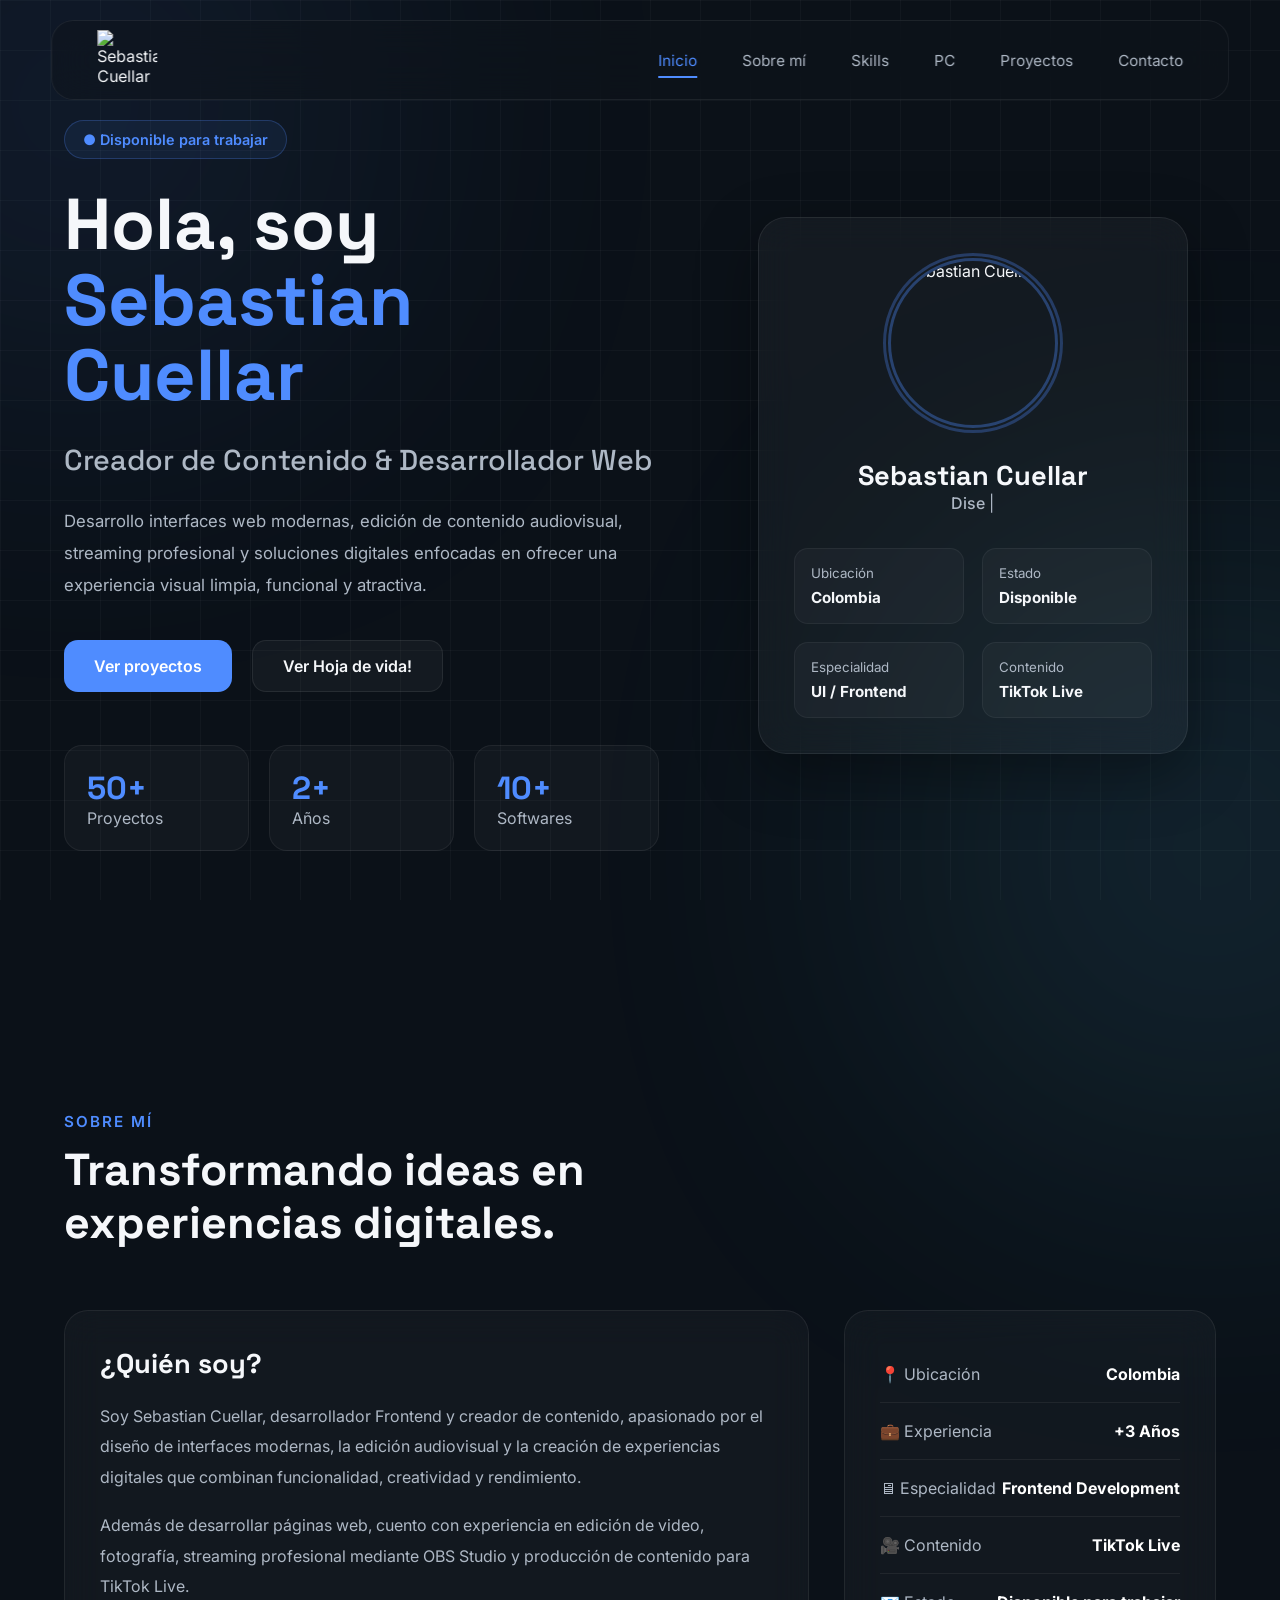
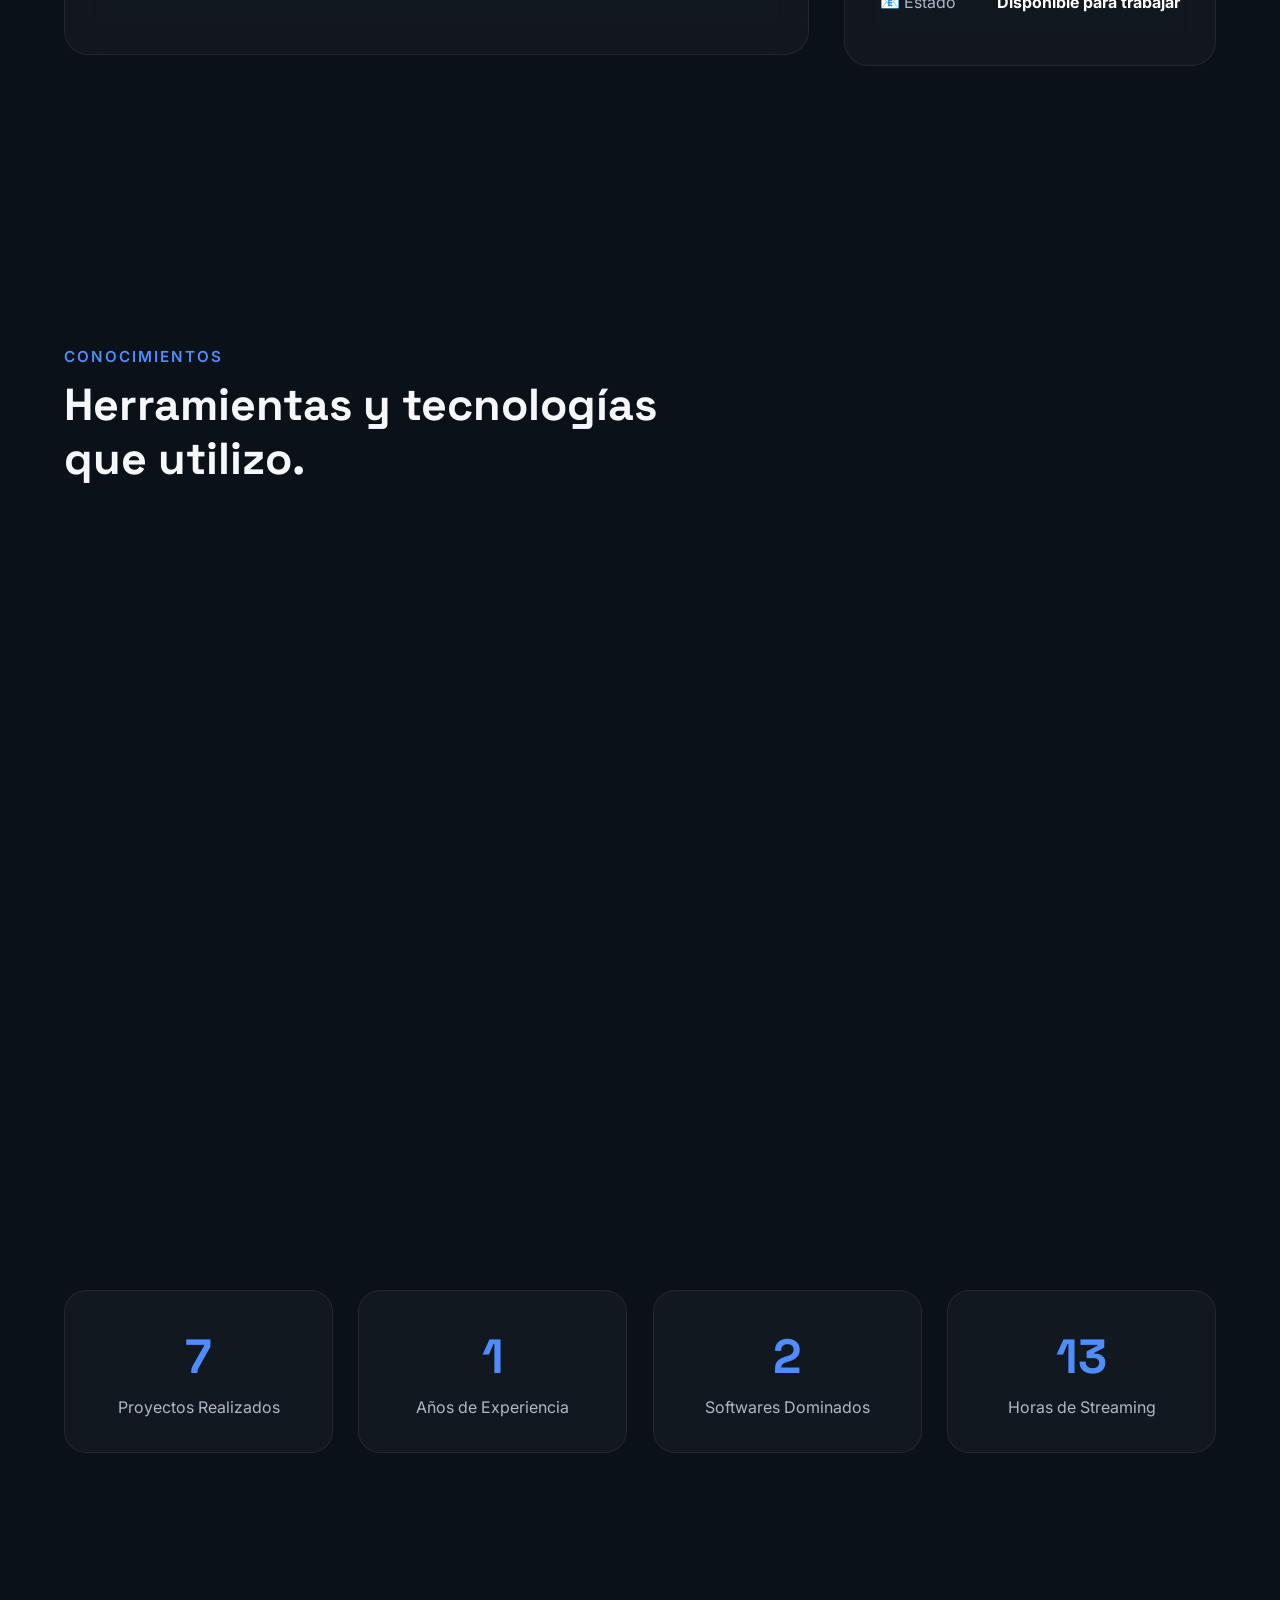
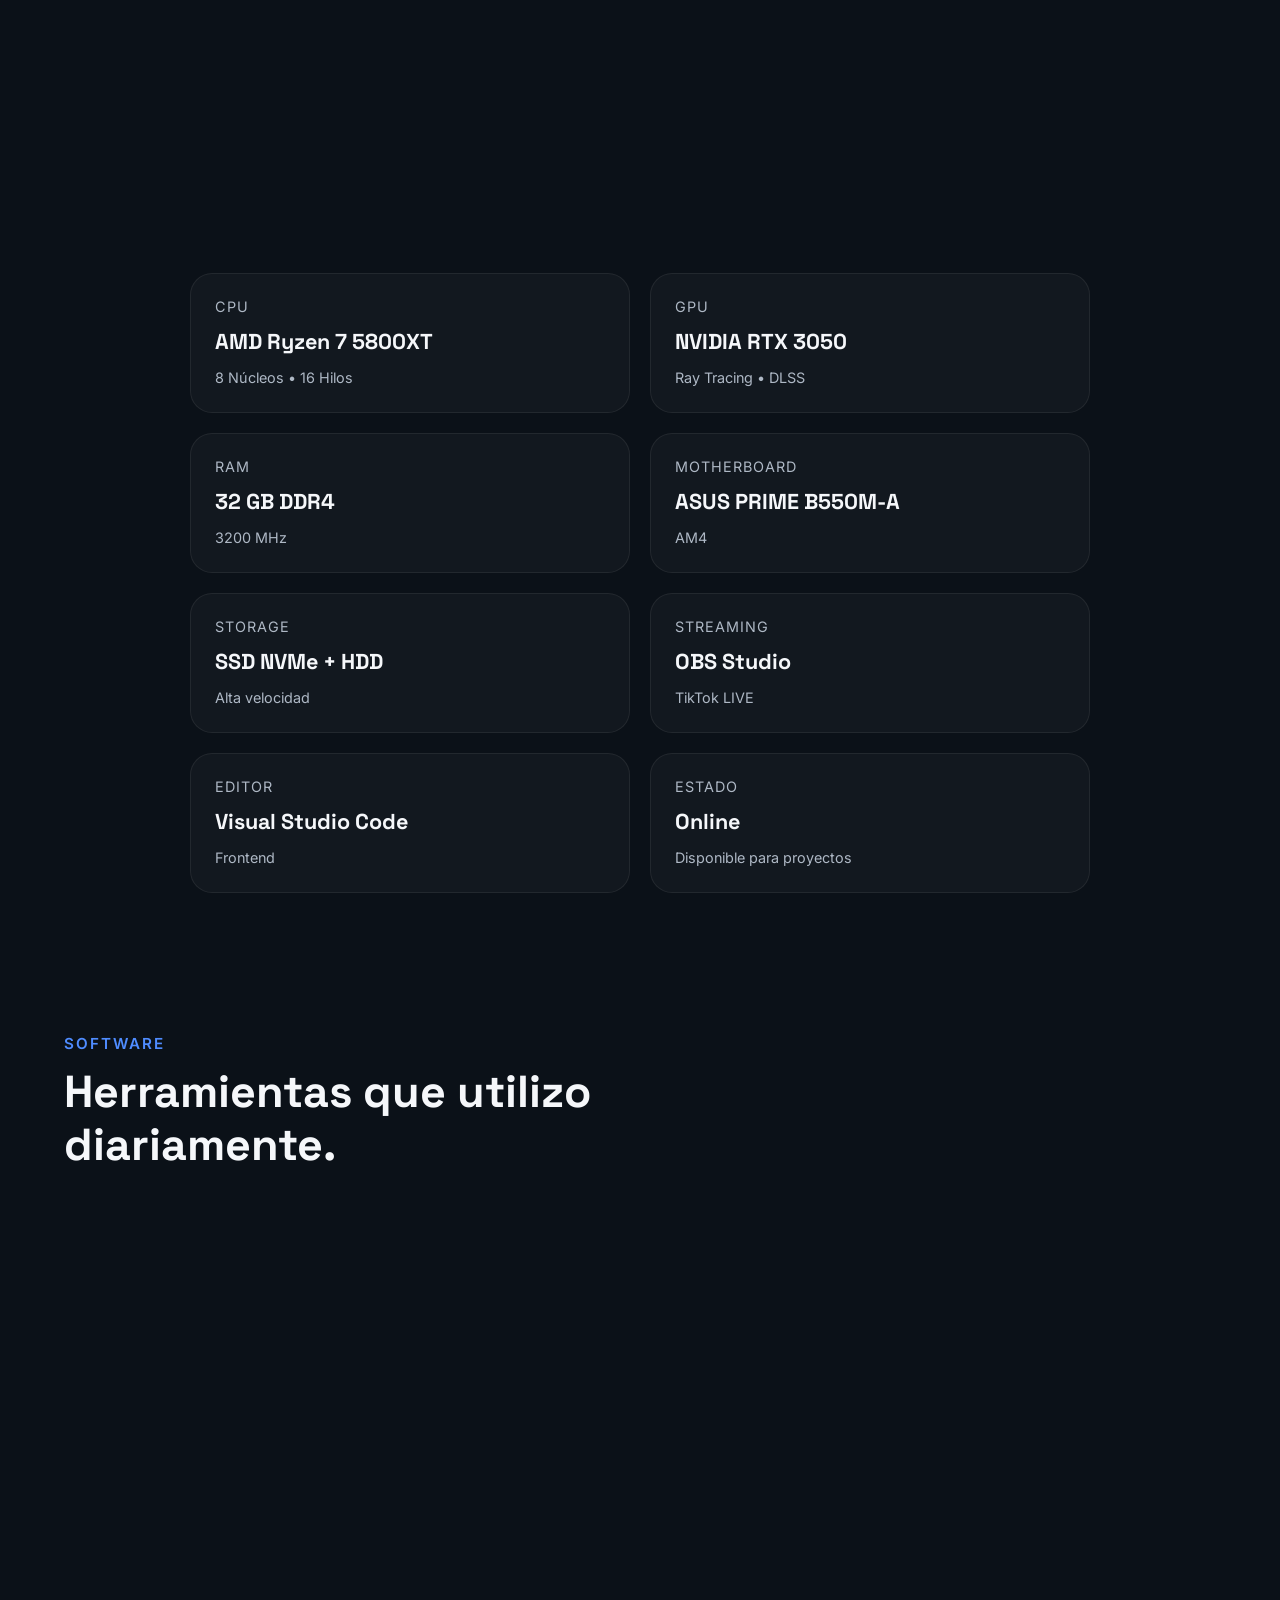
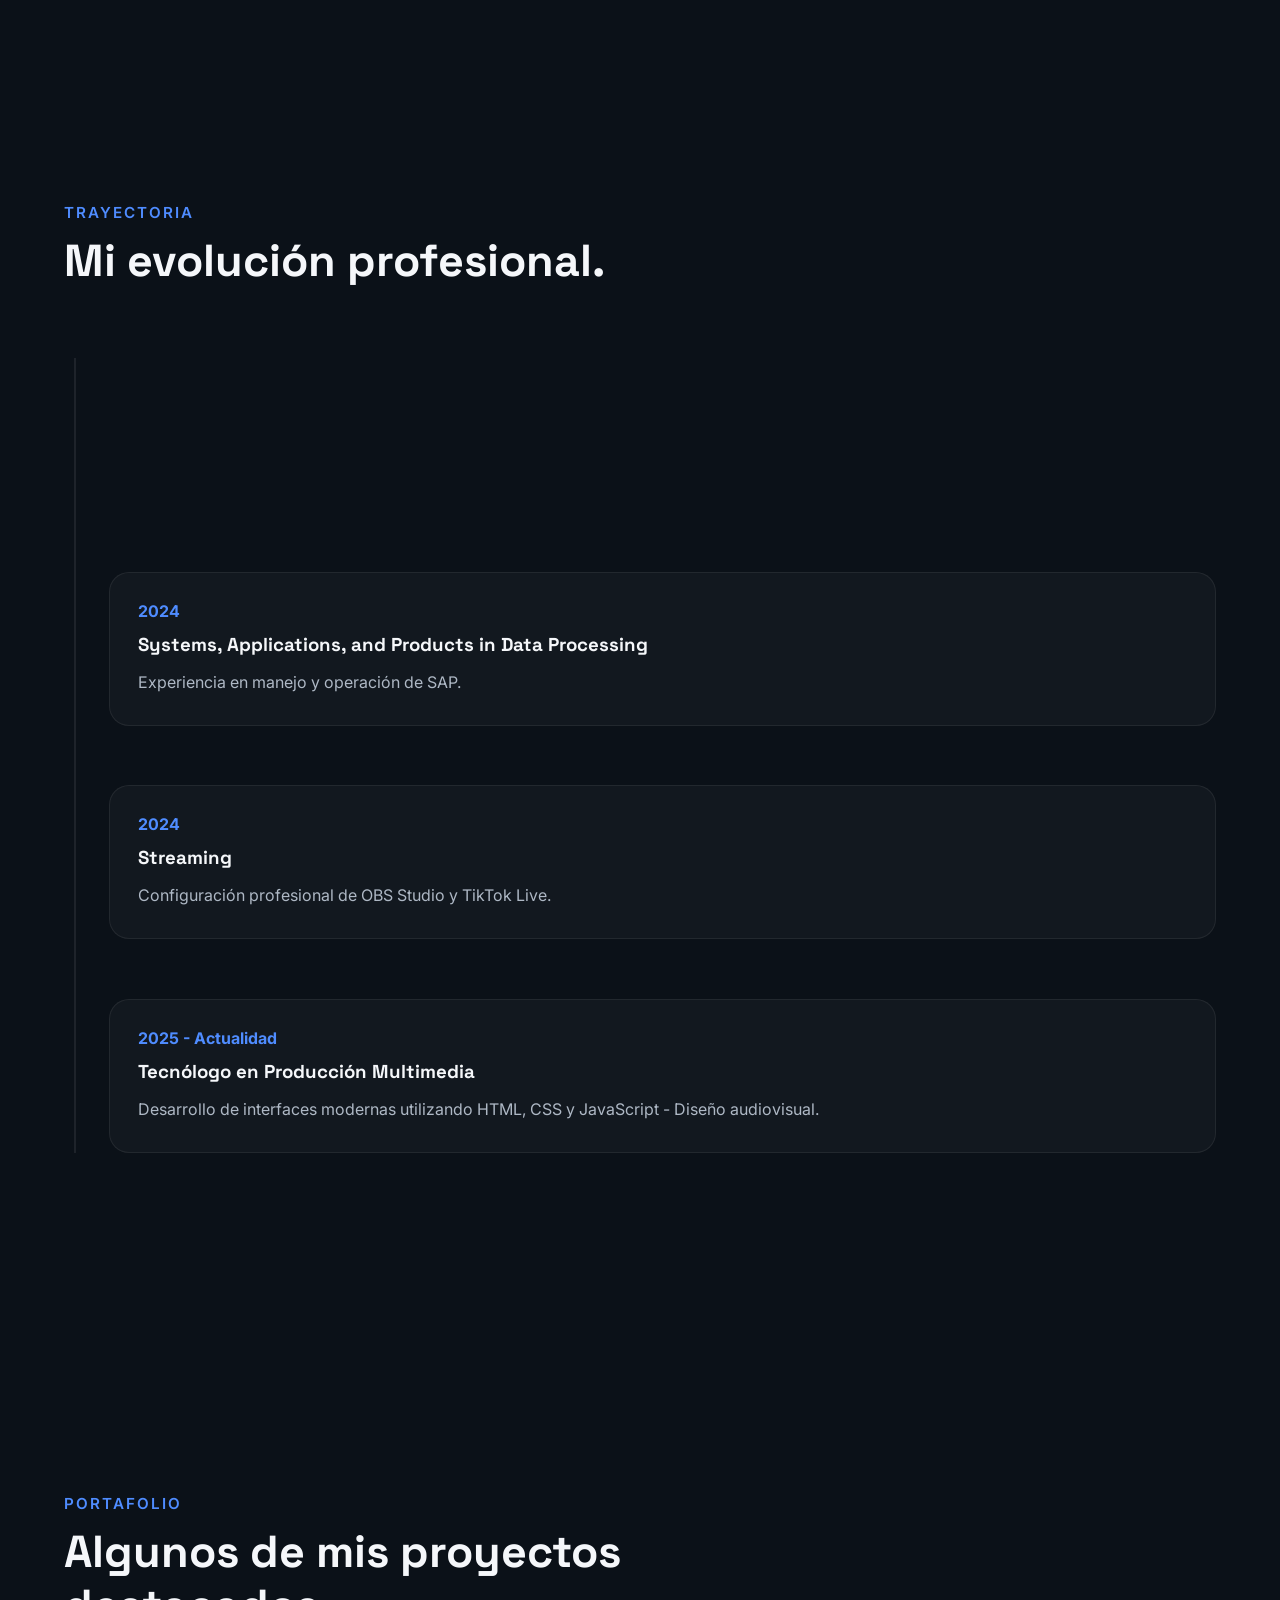
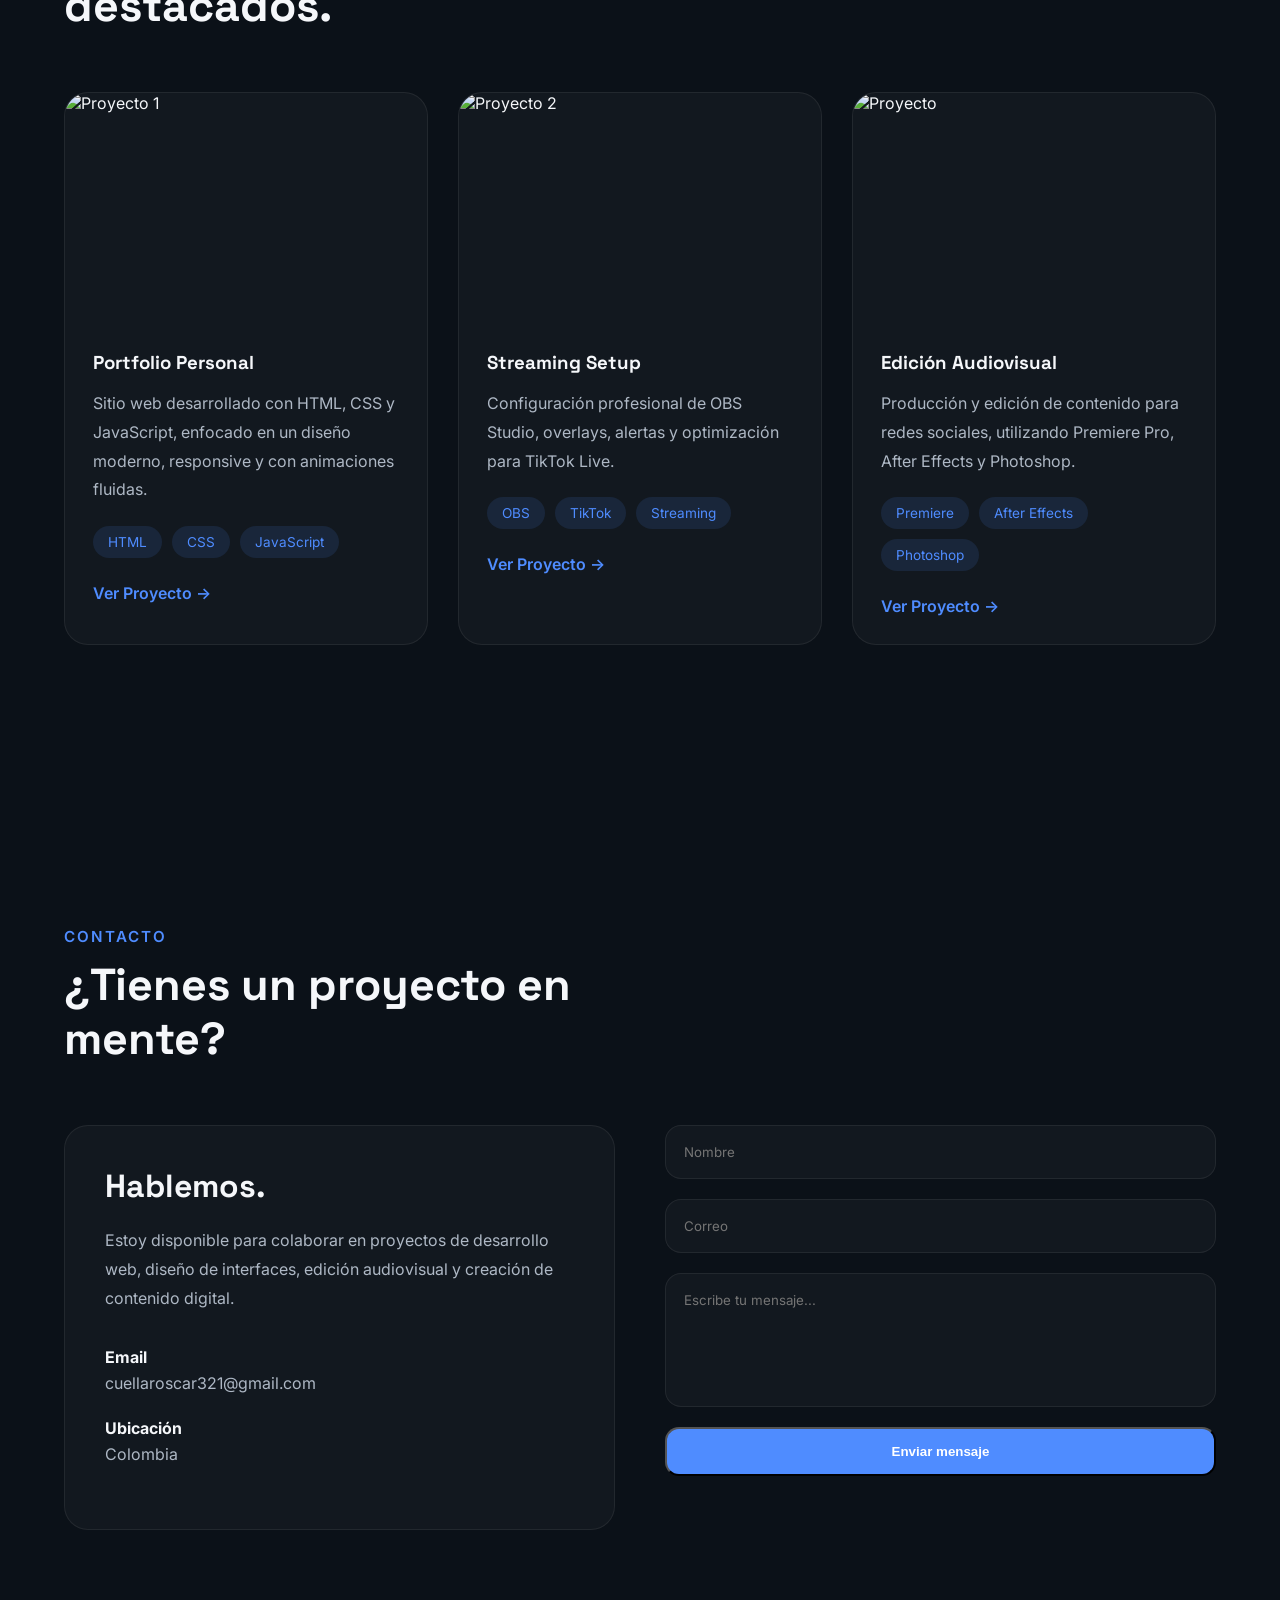
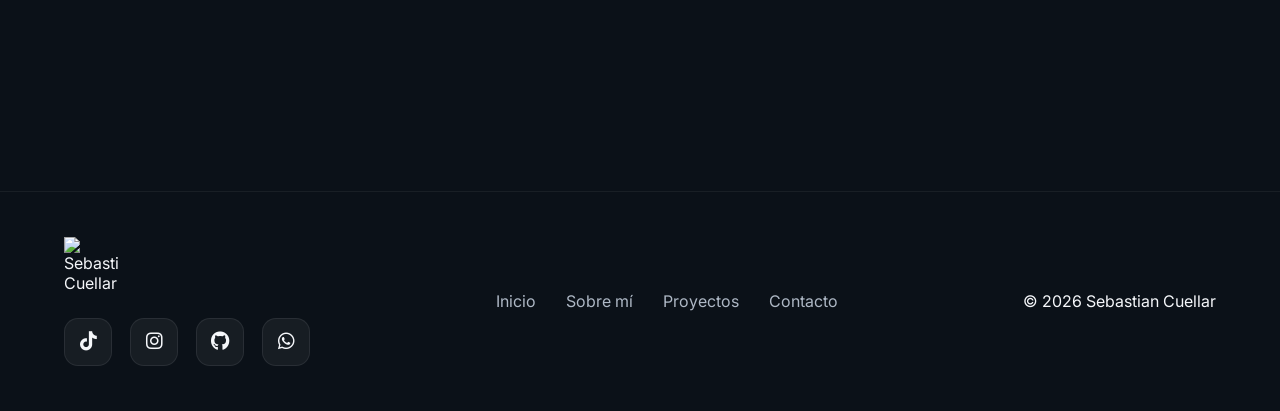
==== commit 6fa987e8: "Refactor add function to accept parameters" ====
--- a/index.html
+++ b/index.html
@@ -112,7 +112,7 @@
 
         <div class="hero-buttons">
 
-            <a href="galeria.html" class="btn btn-primary">
+            <a href="repositorio/galeria.html" class="btn btn-primary">
                 Ver proyectos
             </a>
 
@@ -770,7 +770,7 @@
 
                 </div>
 
-                <a href="galeria.html" class="project-button">
+                <a href="repositorio/galeria.html" class="project-button">
                     Ver Proyecto →
                 </a>
 
@@ -810,7 +810,7 @@
 
                 </div>
 
-                <a href="galeria.html" class="project-button">
+                <a href="repositorio/galeria.html" class="project-button">
                     Ver Proyecto →
                 </a>
 
@@ -852,7 +852,7 @@
 
                 </div>
 
-                <a href="galeria.html" class="project-button">
+                <a href="repositorio/galeria.html" class="project-button">
                     Ver Proyecto →
                 </a>
 
@@ -1020,4 +1020,4 @@
 
 </body>
 
-</html>+</html>
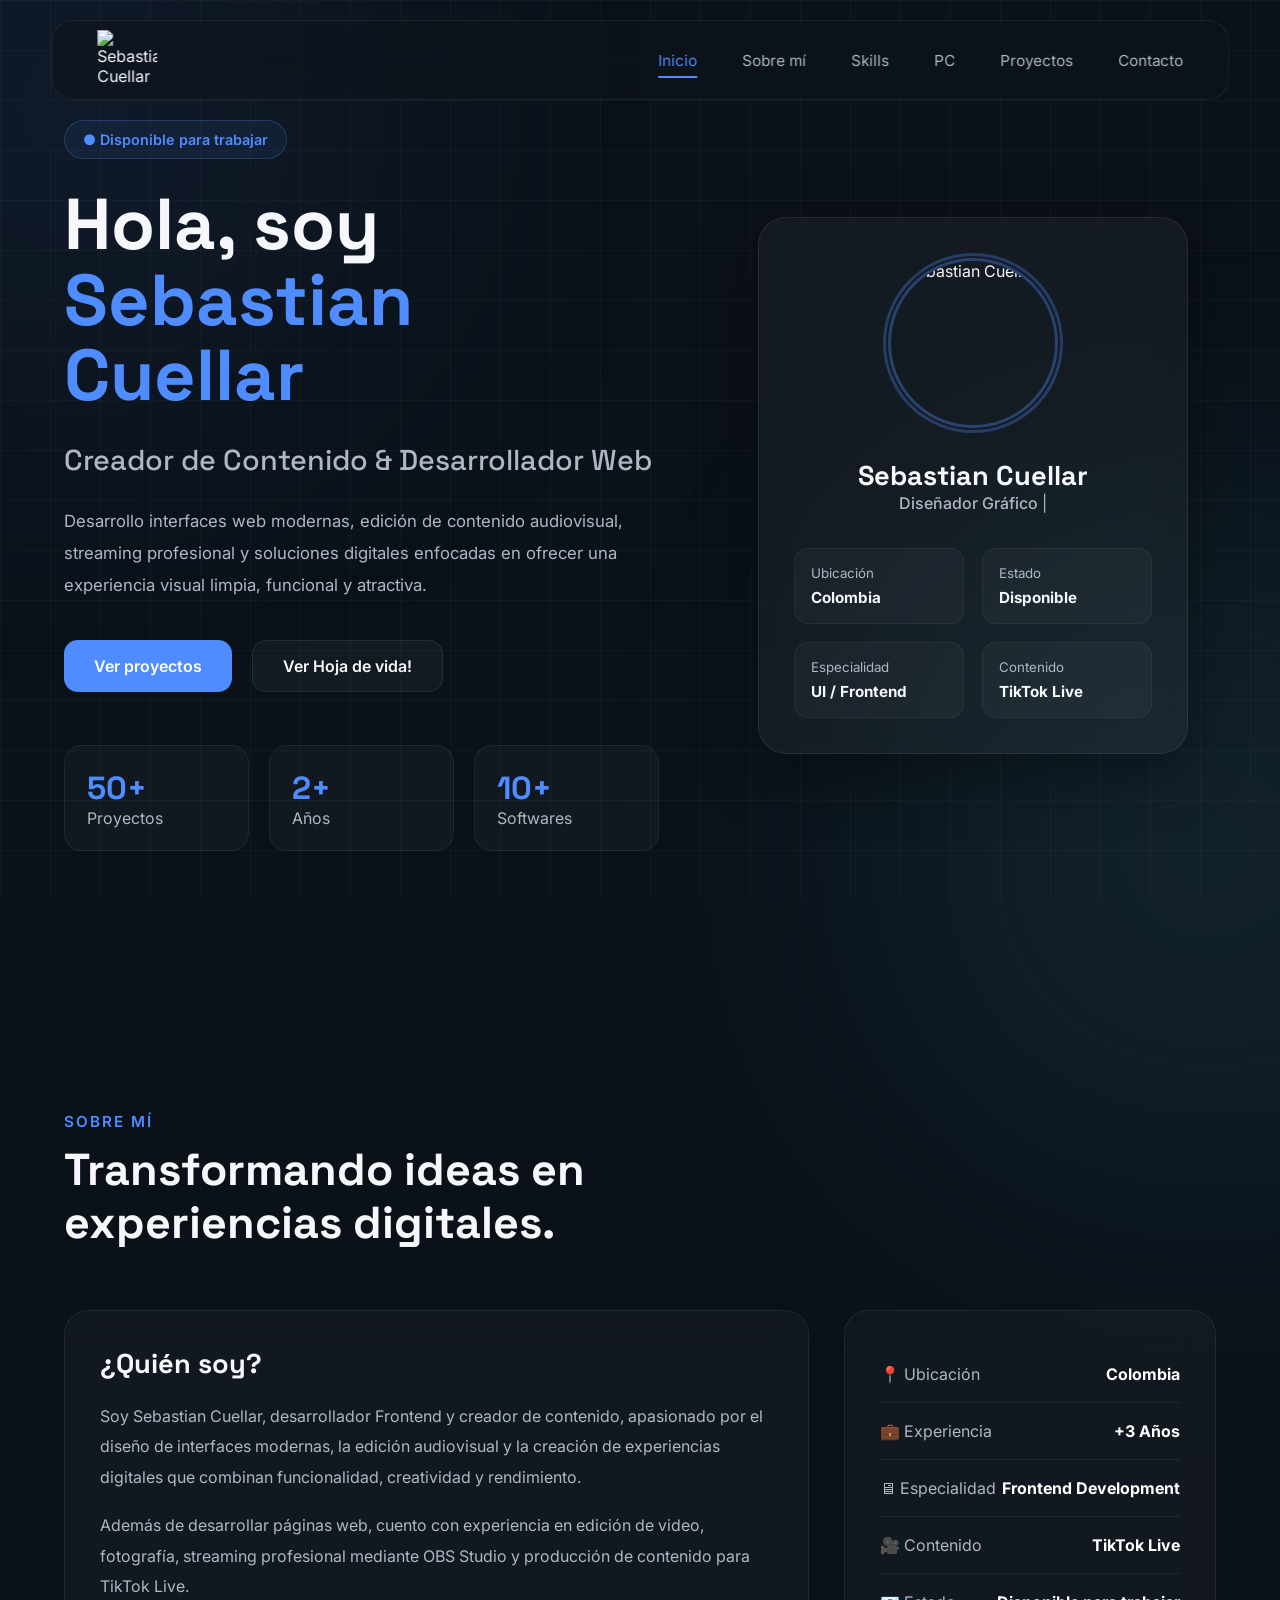
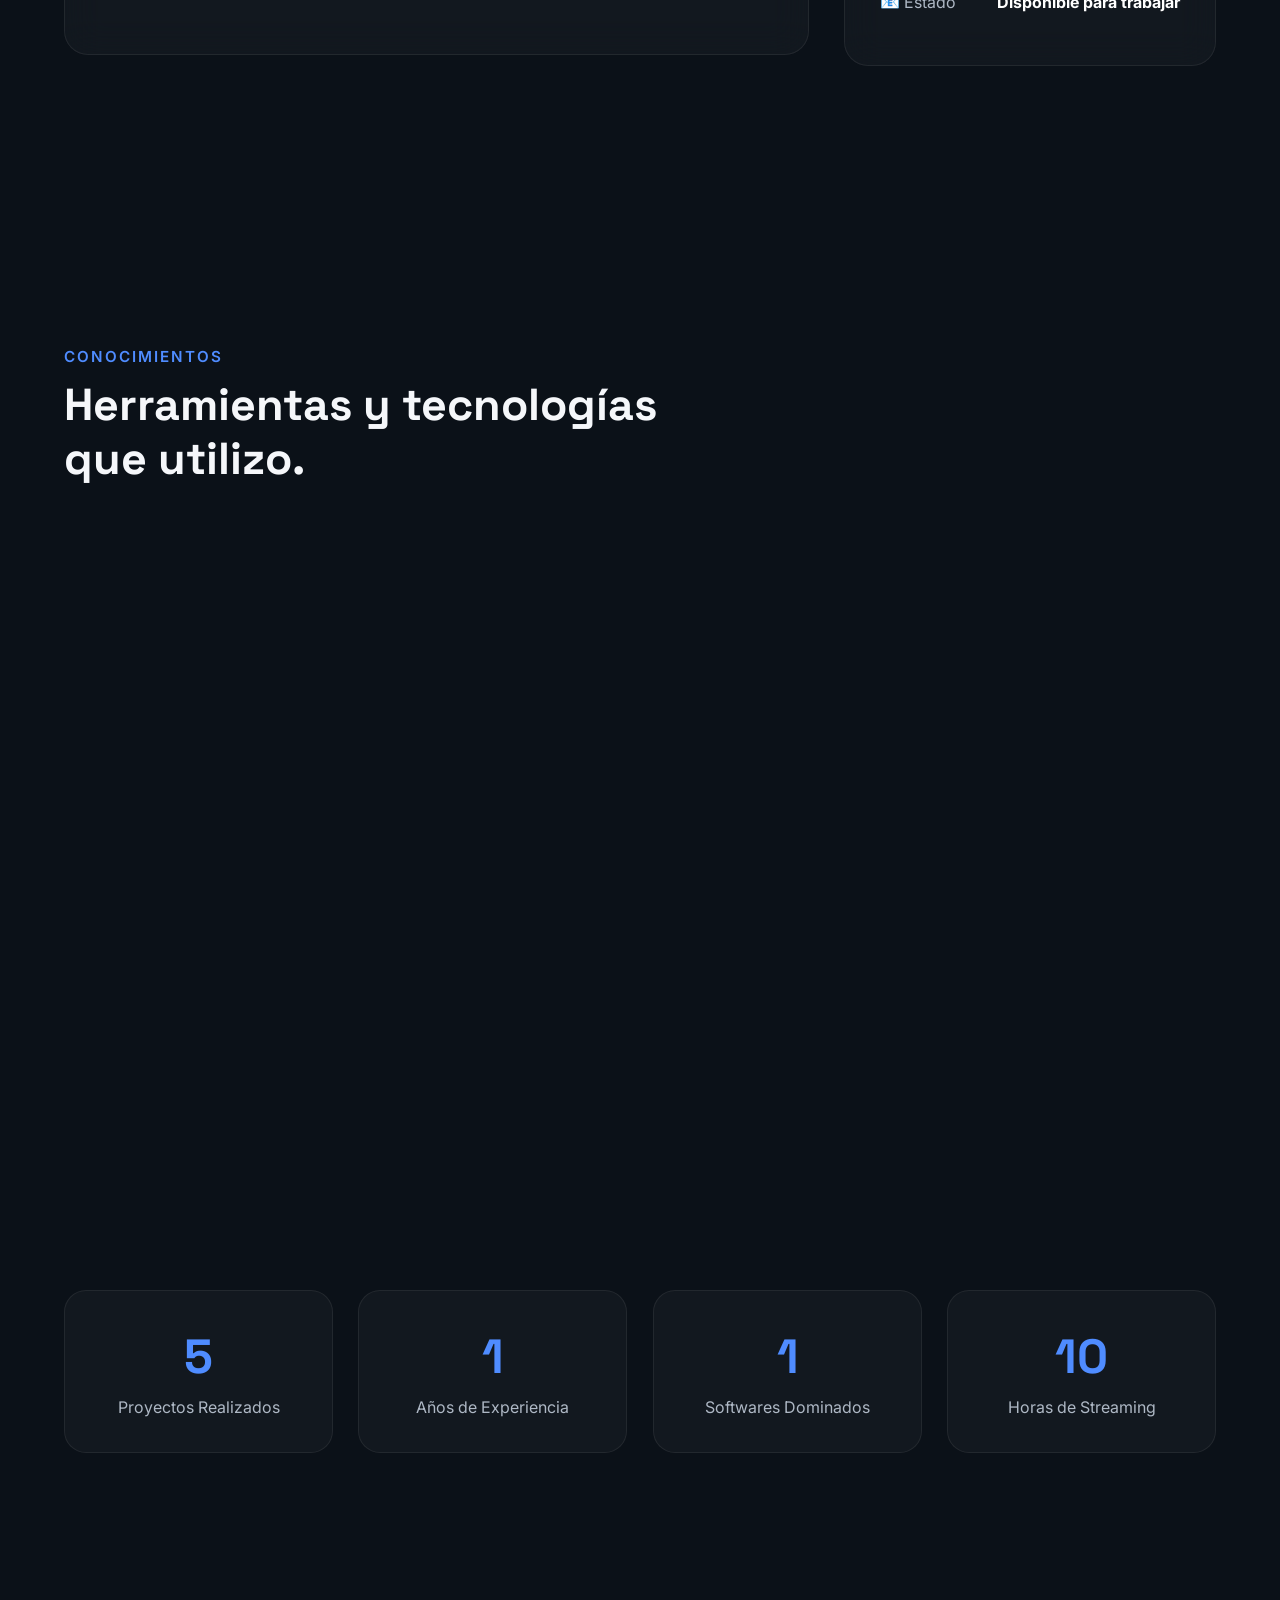
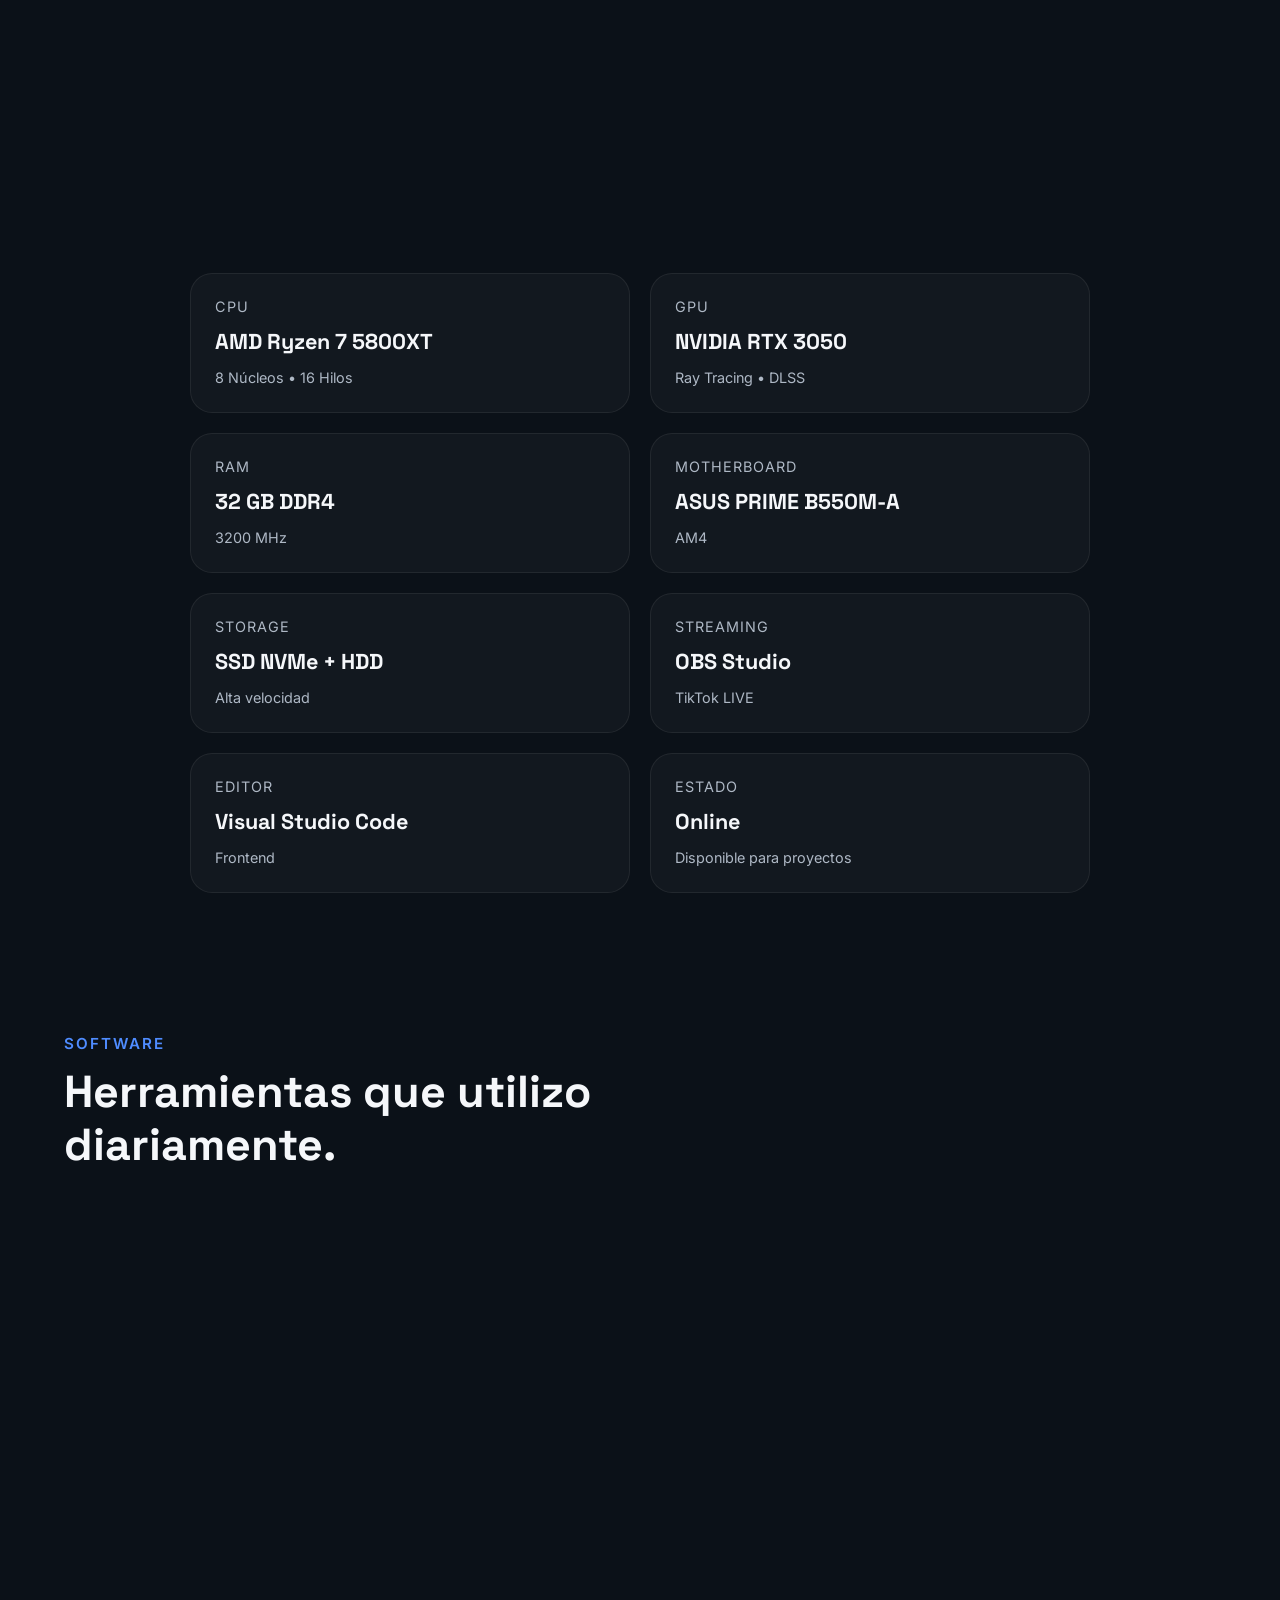
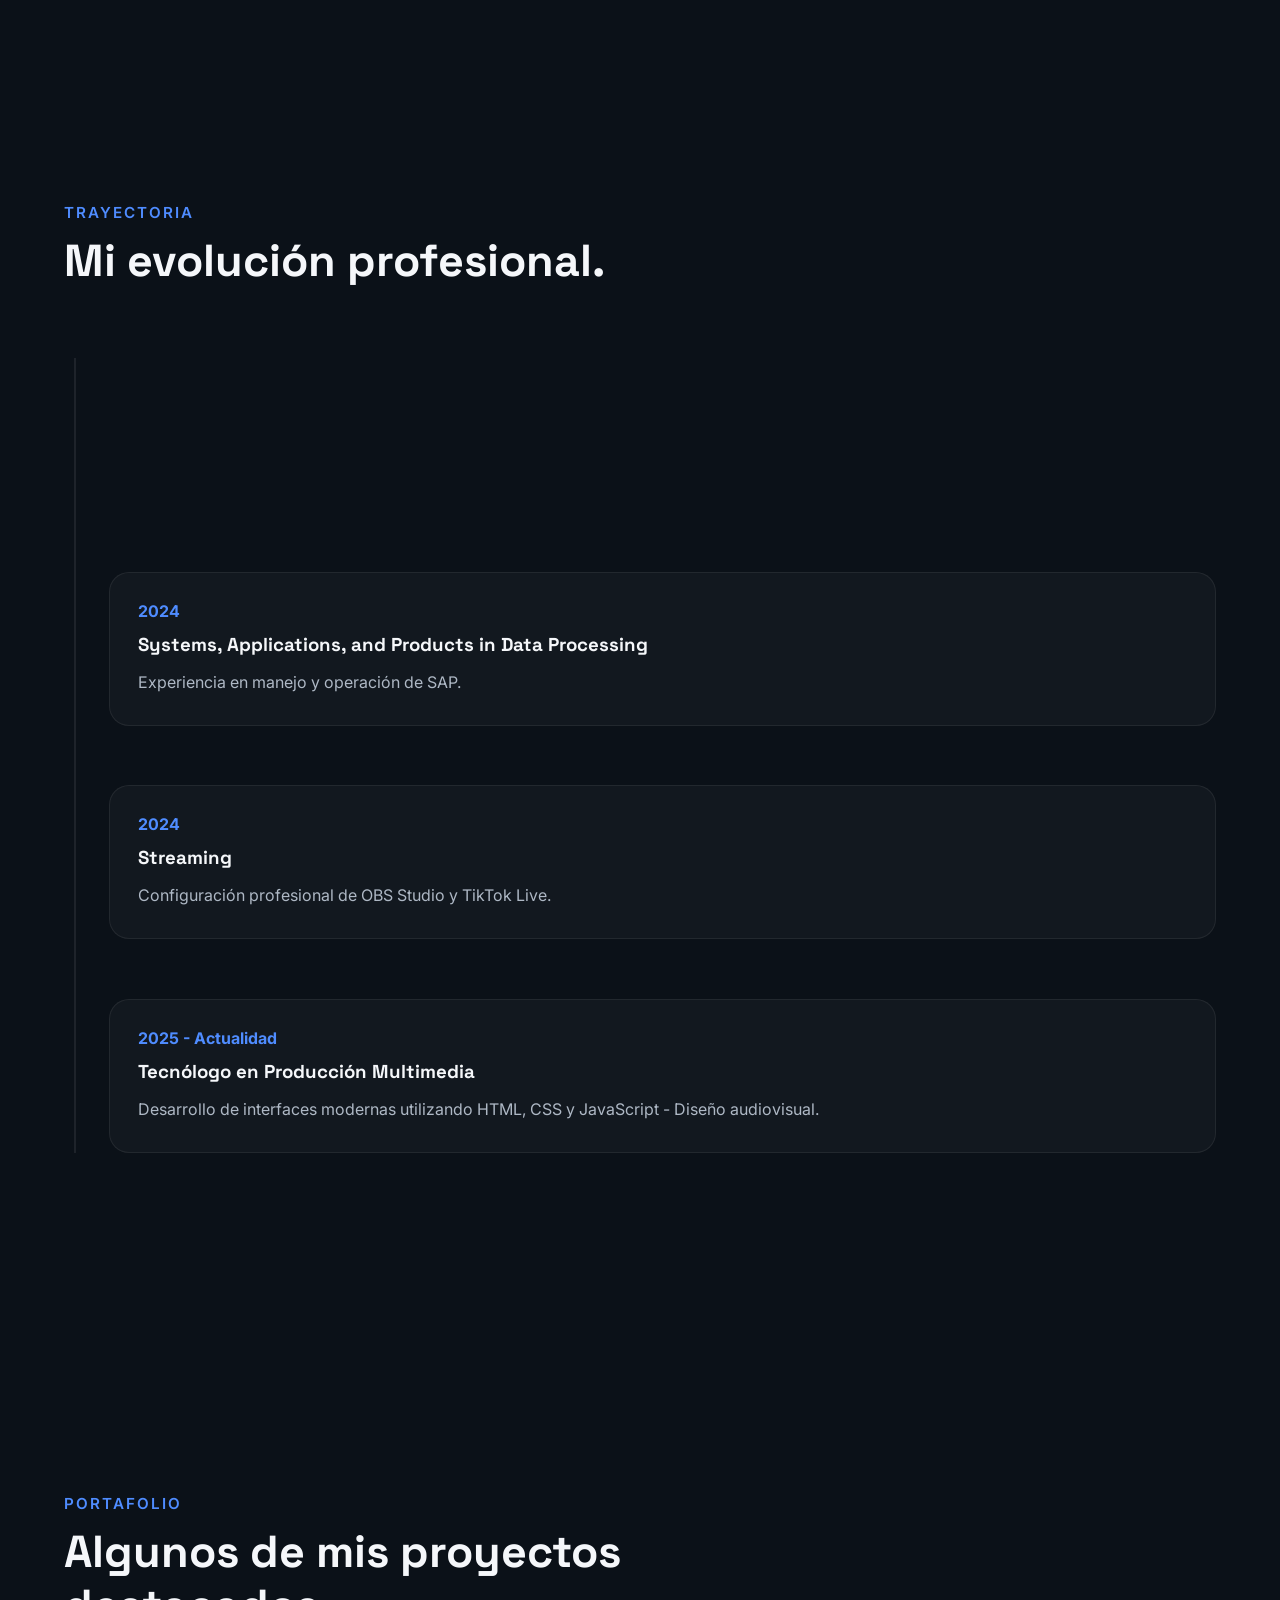
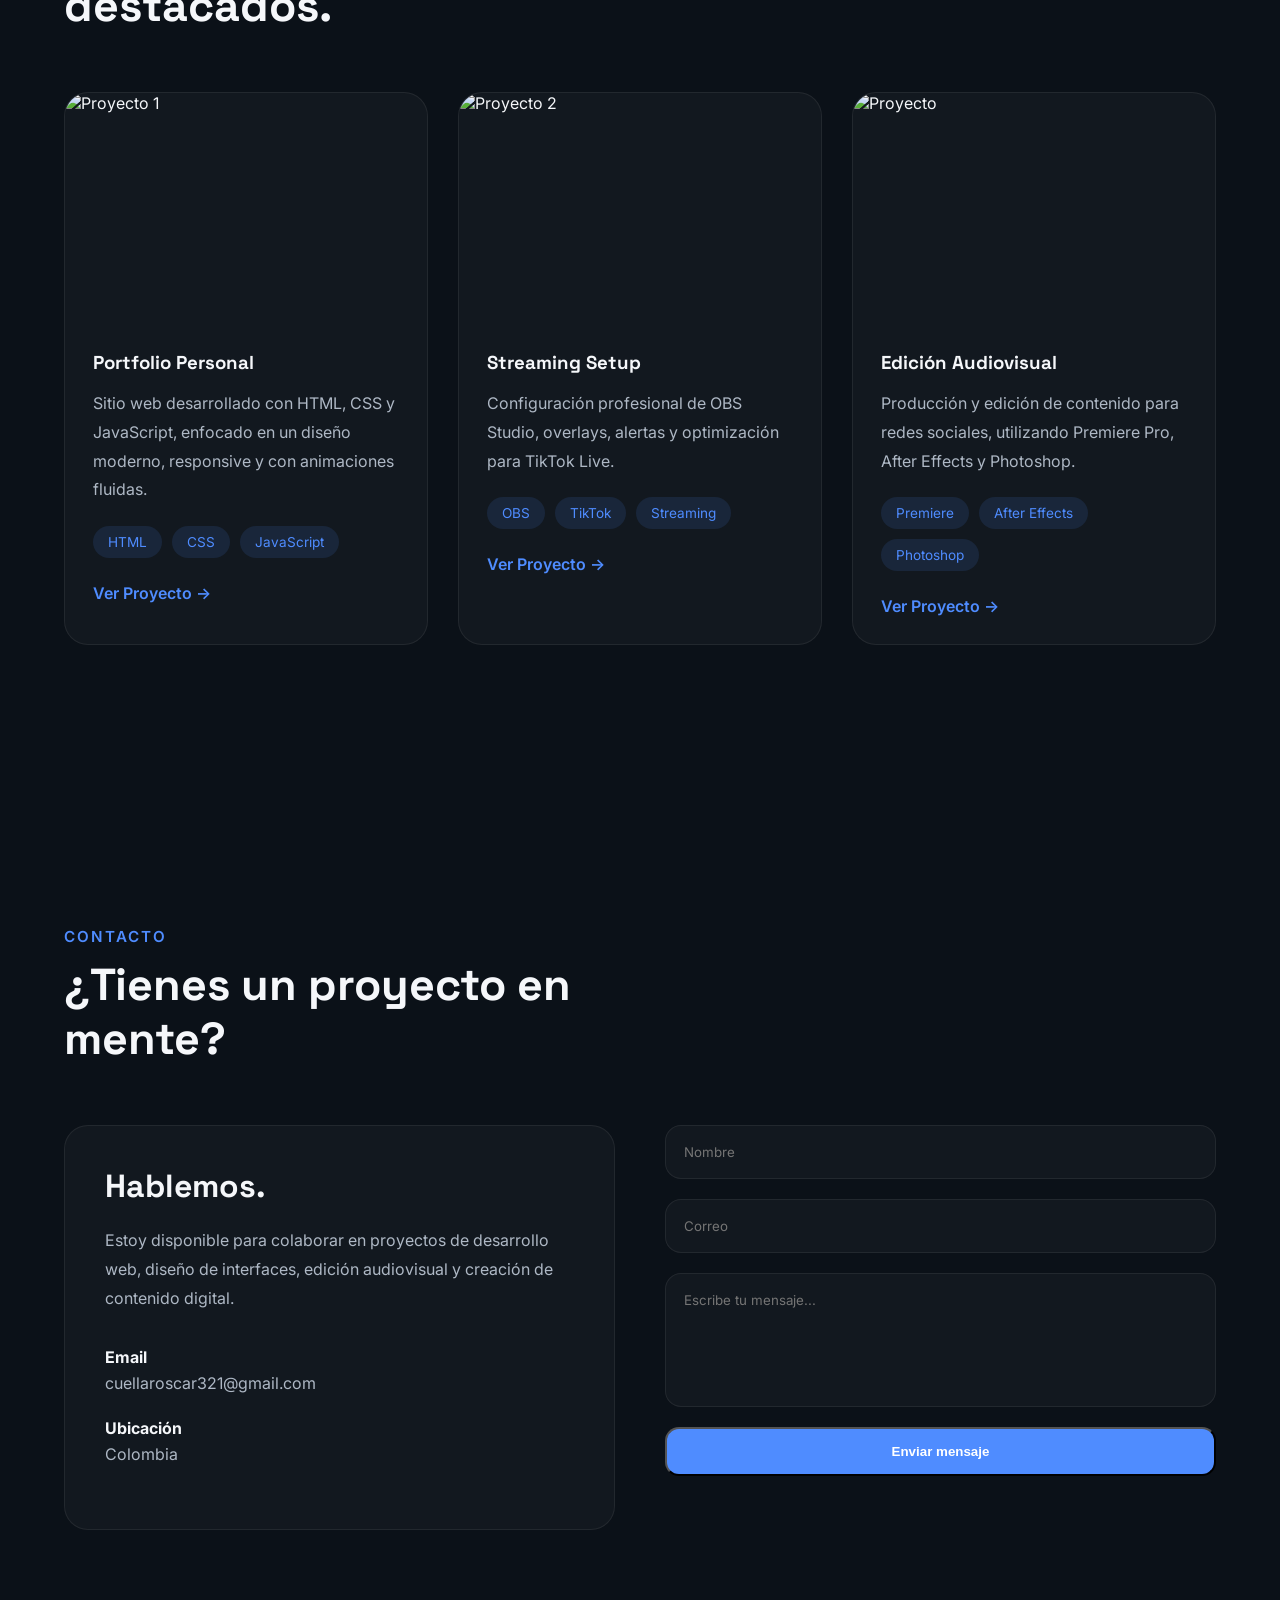
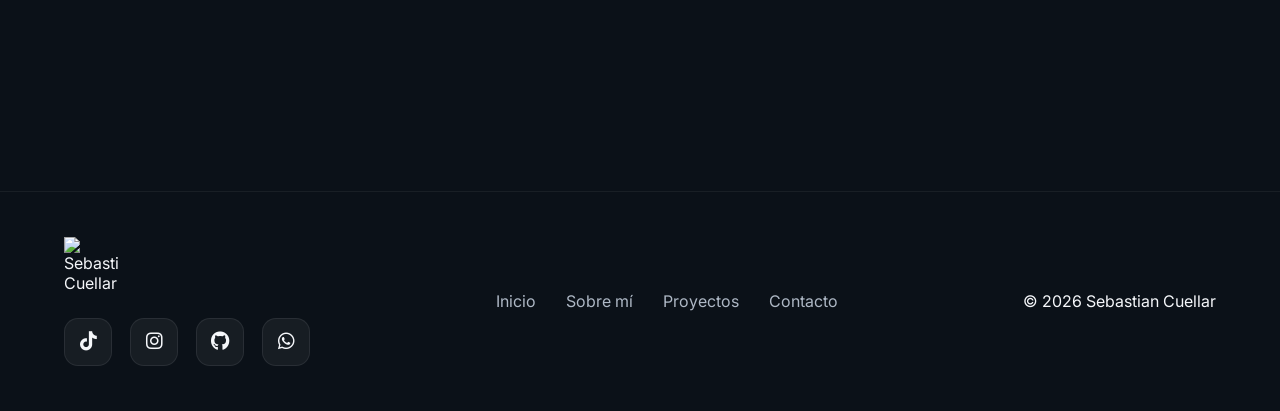
==== commit af259bdf: "Update print statement from 'Hello' to 'Goodbye'" ====
--- a/index.html
+++ b/index.html
@@ -116,7 +116,7 @@
                 Ver proyectos
             </a>
 
-            <a href="assets/CV.pdf" class="btn btn-secondary" target="_blank">
+            <a href="HOJA DE VIDA 2026.pdf" class="btn btn-secondary" target="_blank">
                 Ver Hoja de vida!
             </a>
 
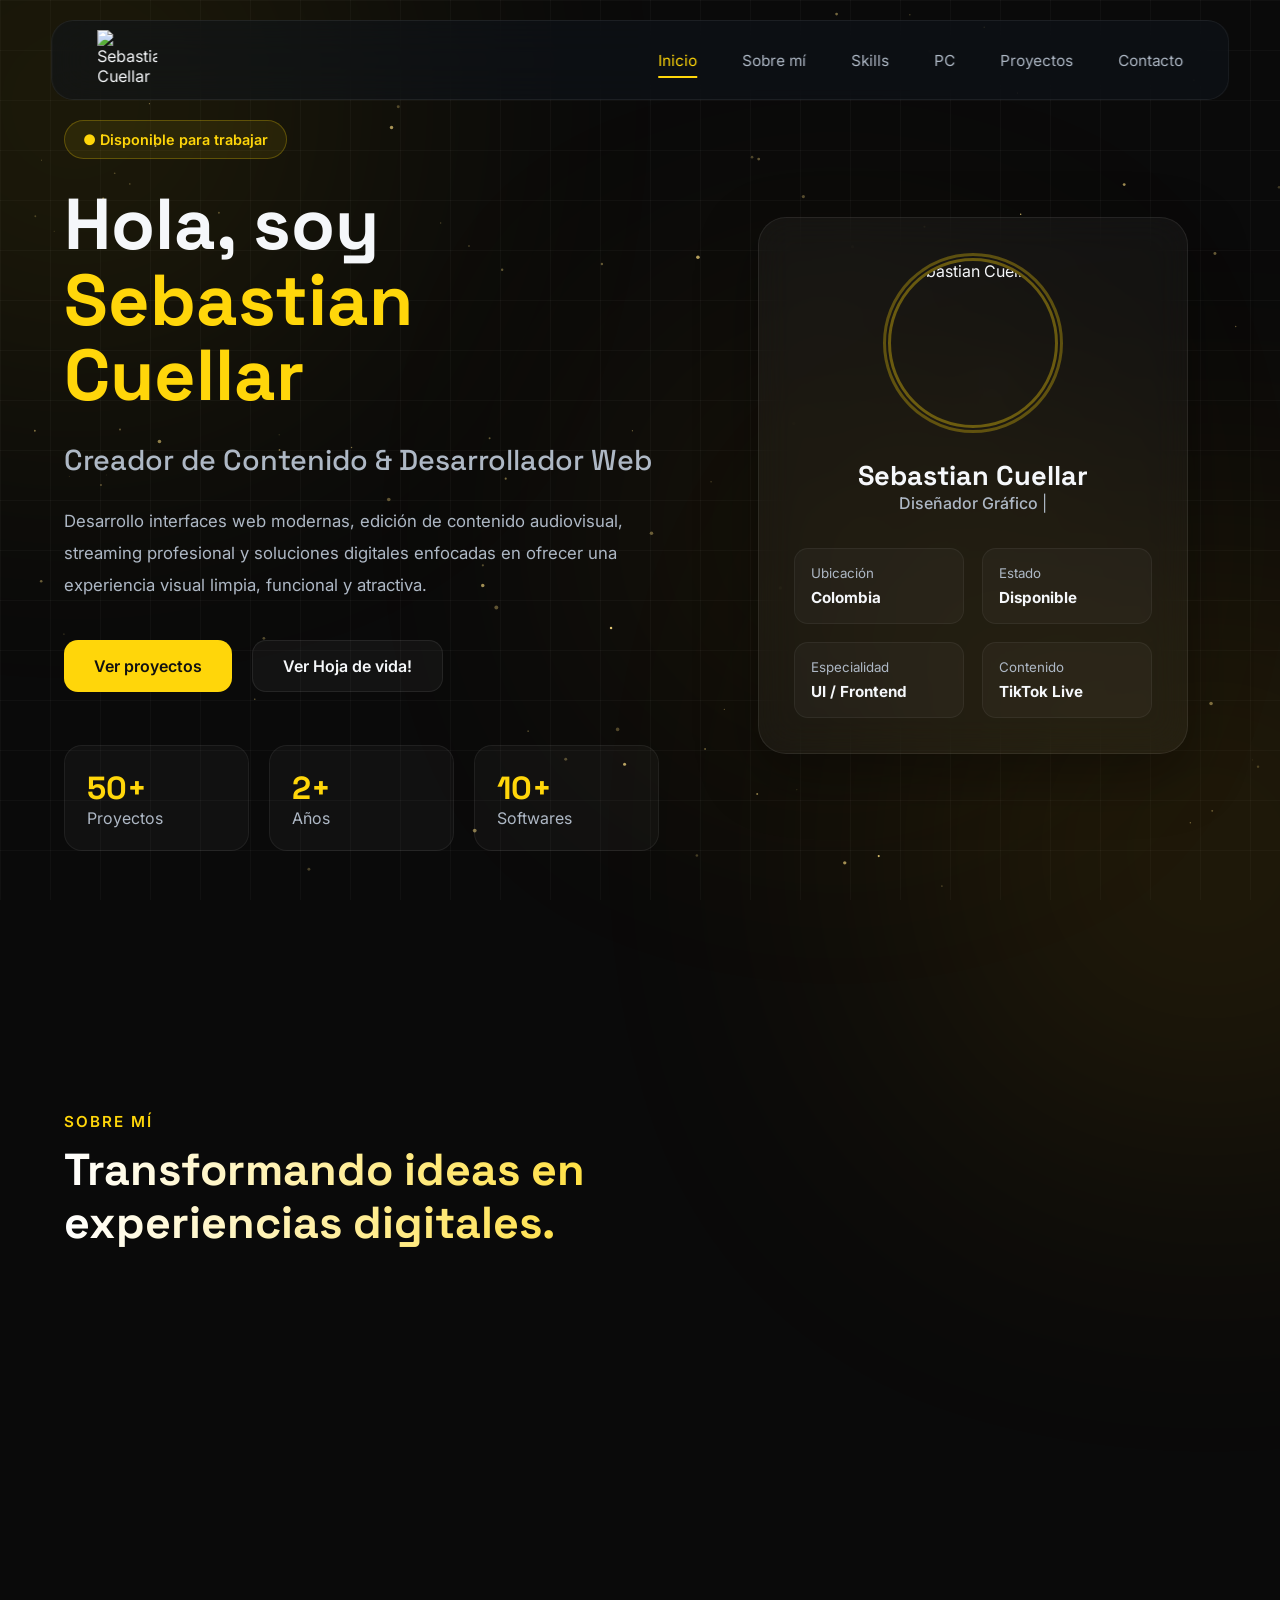
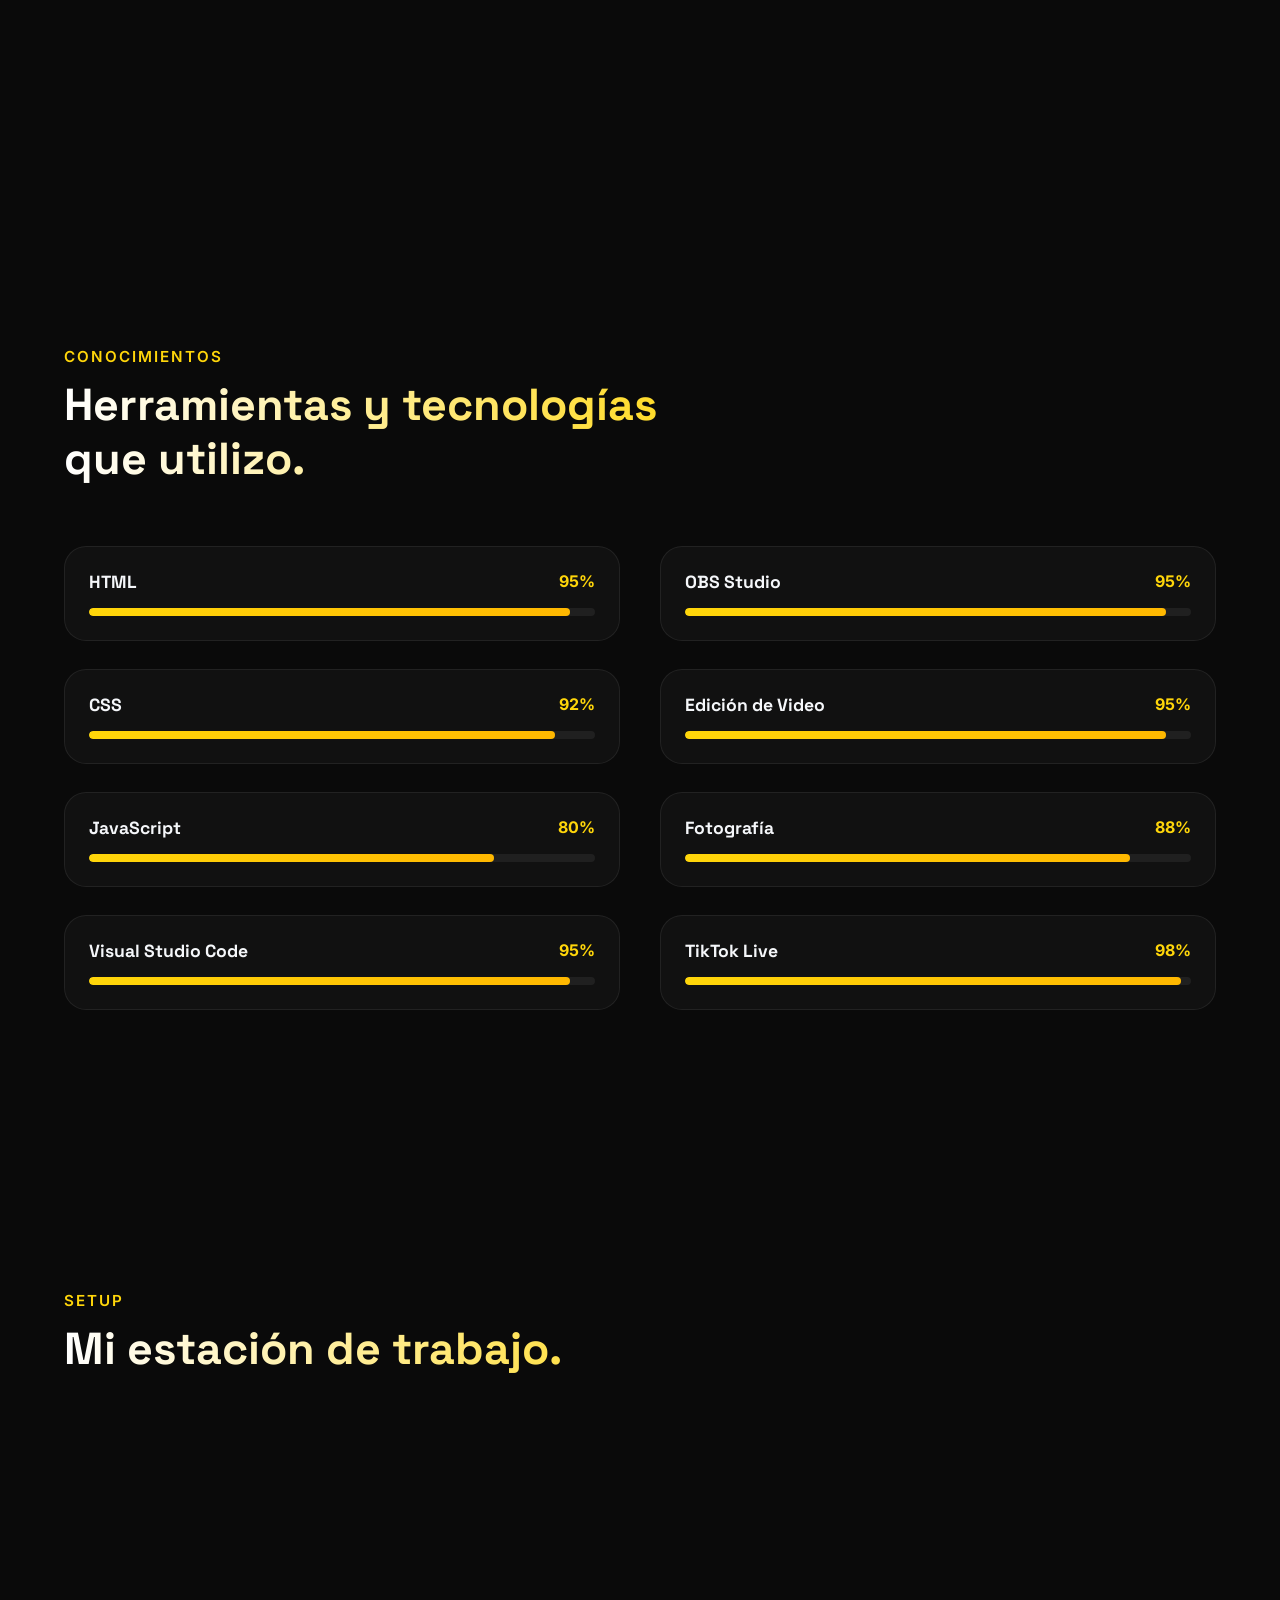
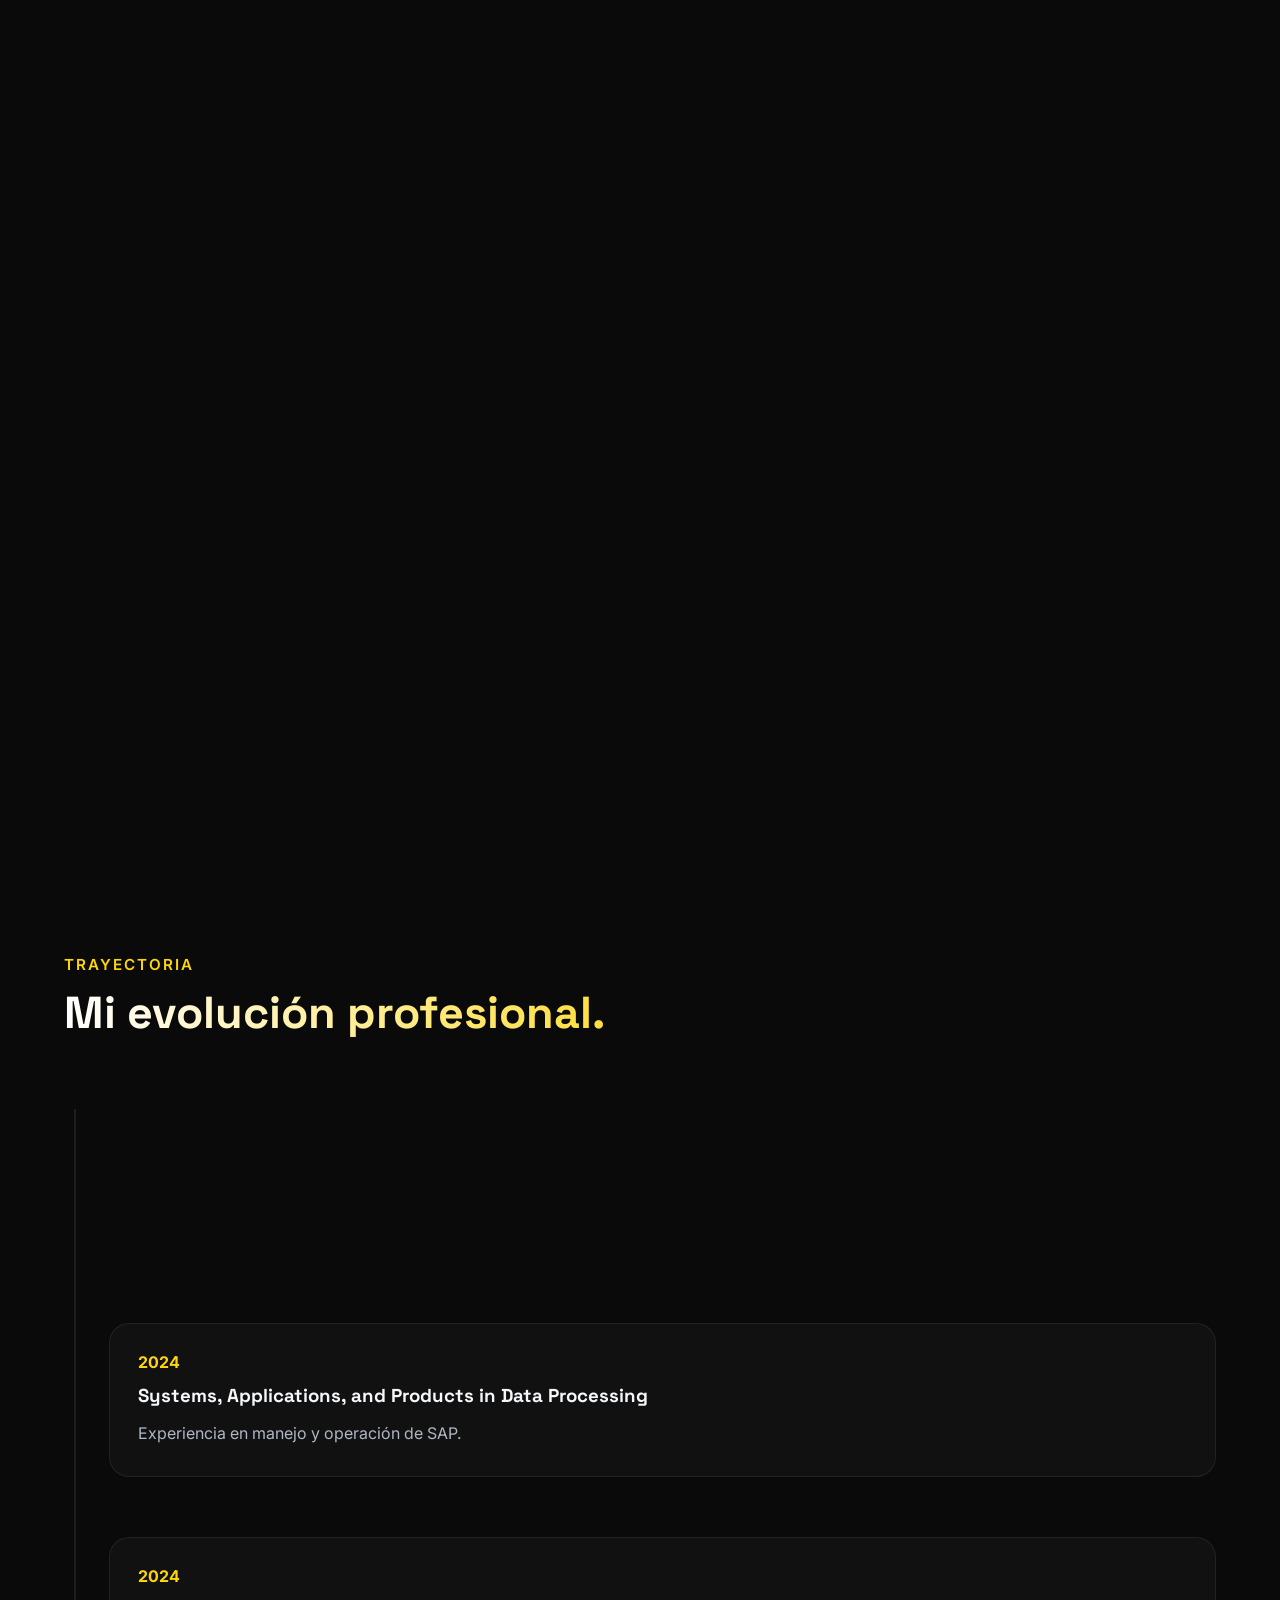
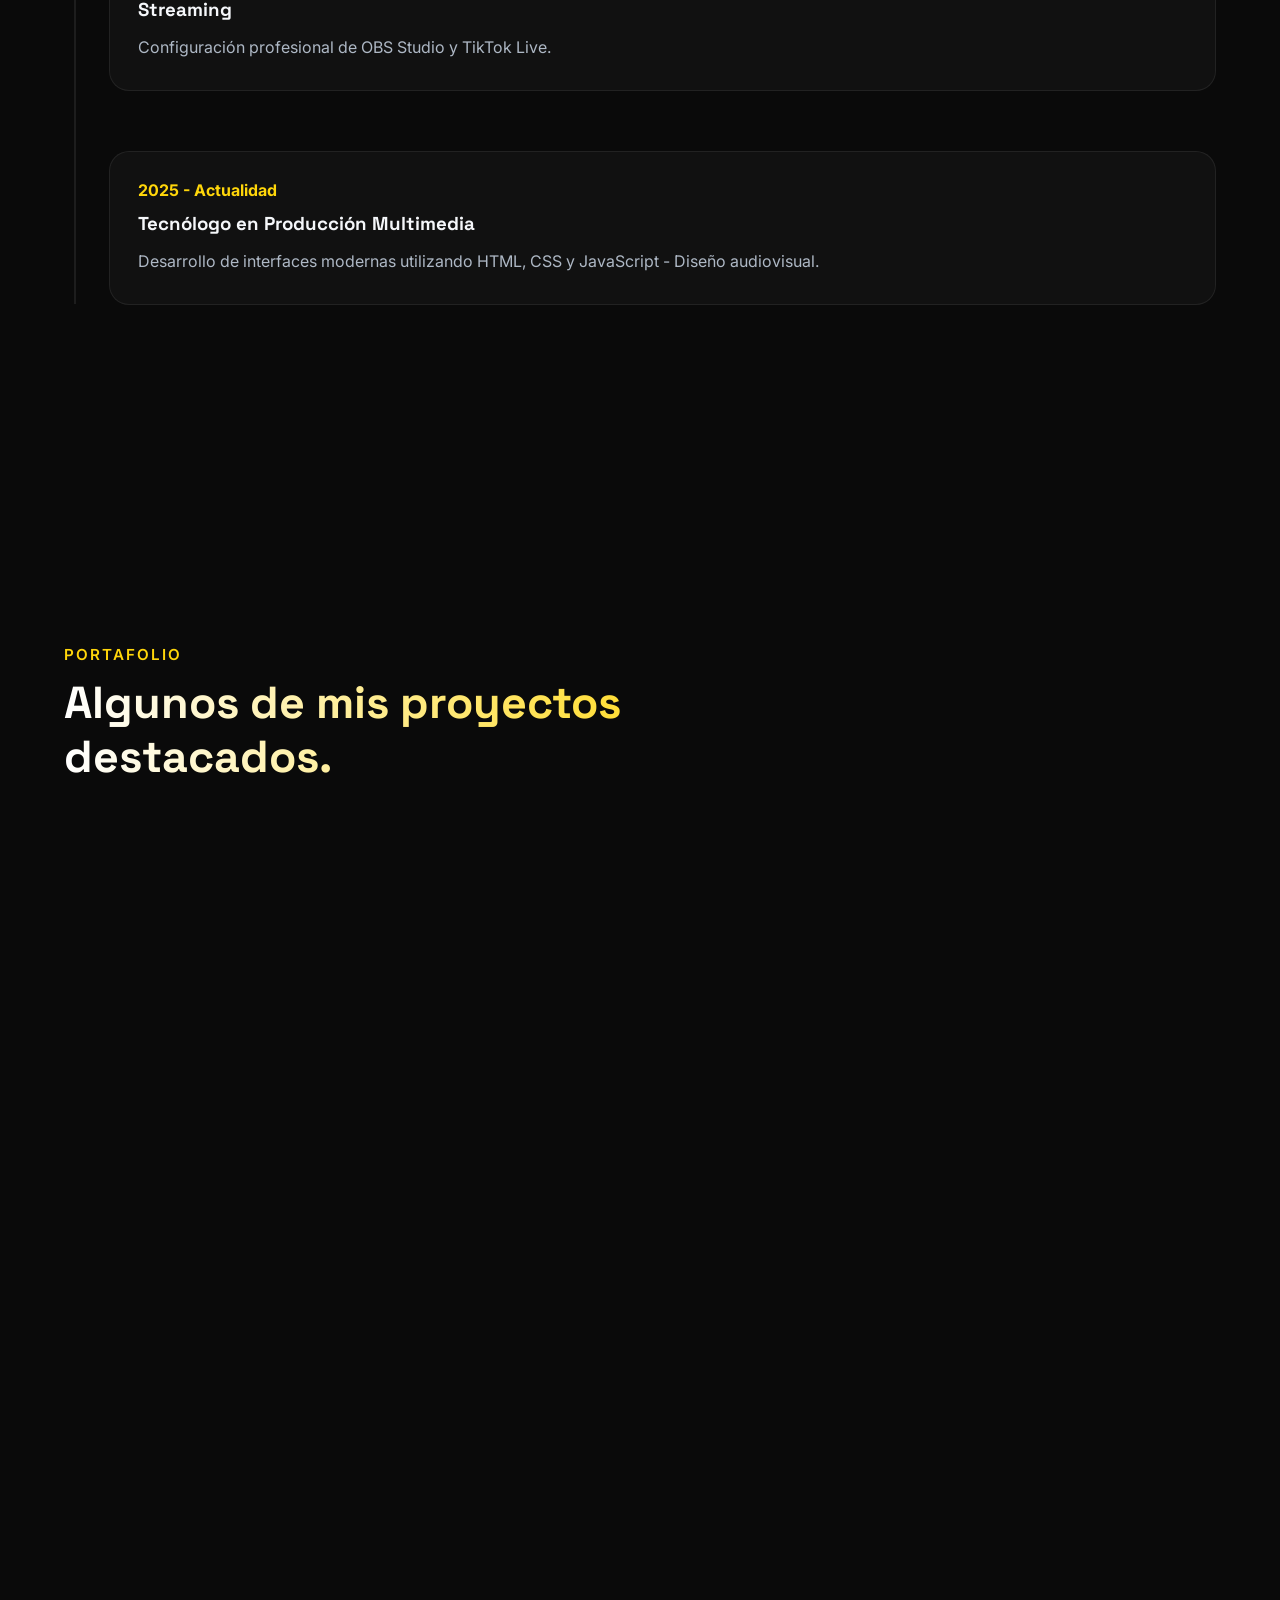
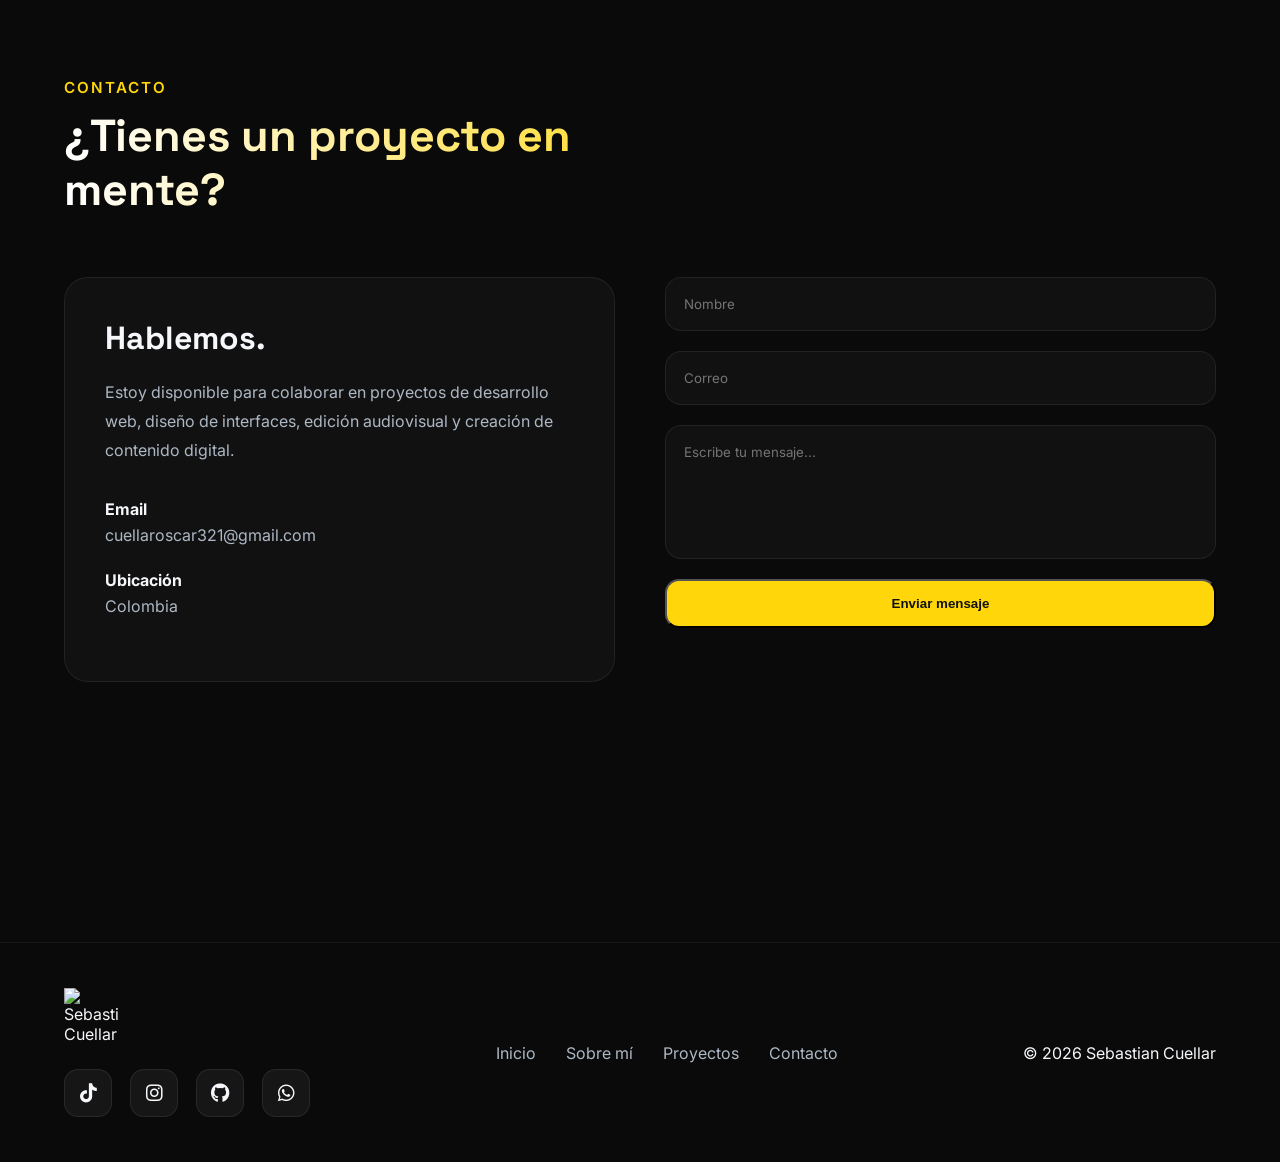
==== commit fdb29609: "Add files via upload" ====
--- a/index.html
+++ b/index.html
@@ -1,1023 +1,976 @@
-<!DOCTYPE html>
-<html lang="es">
-
-<head>
-
-    <!-- Configuración -->
-    <meta charset="UTF-8">
-    <meta name="viewport" content="width=device-width, initial-scale=1.0">
-
-    <!-- Título -->
-    <title>Sebastian Cuellar | Portfolio</title>
-
-    <!-- Google Fonts -->
-    <link rel="preconnect" href="https://fonts.googleapis.com">
-    <link rel="preconnect" href="https://fonts.gstatic.com" crossorigin>
-
-    <link href="https://fonts.googleapis.com/css2?family=Inter:wght@300;400;500;600;700;800&family=Space+Grotesk:wght@400;500;600;700&display=swap" rel="stylesheet">
-
-    <!-- CSS -->
-    <link rel="stylesheet" href="style.css">
-    <link rel="stylesheet" href="animations.css">
-
-    <link rel="stylesheet" href="https://cdnjs.cloudflare.com/ajax/libs/font-awesome/6.7.2/css/all.min.css">
-
-</head>
-
-<body>
-
-    <!-- ===================== -->
-    <!-- BACKGROUND -->
-    <!-- ===================== -->
-
-    <div class="background-grid"></div>
-    <div class="background-blur blur-1"></div>
-    <div class="background-blur blur-2"></div>
-
-<!-- ========================= -->
-<!-- HEADER -->
-<!-- ========================= -->
-
-<header class="header">
-
-    <div class="logo">
-
-        <a href="#hero">
-
-            <img src="https://r2.fivemanage.com/TDq9dc4mhyBtSby4RdbFO/ICONOSCTRANSPA.png"
-                 alt="Sebastian Cuellar Logo">
-
-        </a>
-
-    </div>
-
-    <nav>
-
-        <ul class="nav-links">
-
-            <li><a href="#hero">Inicio</a></li>
-            <li><a href="#about">Sobre mí</a></li>
-            <li><a href="#skills">Skills</a></li>
-            <li><a href="#workstation">PC</a></li>
-            <li><a href="#projects">Proyectos</a></li>
-            <li><a href="#contact">Contacto</a></li>
-
-        </ul>
-
-    </nav>
-
-</header>
-
-    <!-- ===================== -->
-    <!-- MAIN -->
-    <!-- ===================== -->
-
-    <main>
-
-        <!-- HERO -->
-        <section id="hero">
-
-<div class="container hero-container">
-
-    <!-- ========================= -->
-    <!-- HERO LEFT -->
-    <!-- ========================= -->
-
-    <div class="hero-content">
-
-        <span class="hero-tag">
-            ● Disponible para trabajar
-        </span>
-
-        <h1>
-
-            Hola, soy <span>Sebastian Cuellar</span>
-
-        </h1>
-
-        <h2>
-
-            Creador de Contenido &
-            Desarrollador Web
-
-        </h2>
-
-        <p>
-
-            Desarrollo interfaces web modernas, edición de contenido audiovisual,
-            streaming profesional y soluciones digitales enfocadas en ofrecer una
-            experiencia visual limpia, funcional y atractiva.
-
-        </p>
-
-        <div class="hero-buttons">
-
-            <a href="repositorio/galeria.html" class="btn btn-primary">
-                Ver proyectos
-            </a>
-
-            <a href="HOJA DE VIDA 2026.pdf" class="btn btn-secondary" target="_blank">
-                Ver Hoja de vida!
-            </a>
-
-        </div>
-
-        <div class="hero-stats">
-
-            <div class="stat-card">
-
-                <h3>50+</h3>
-
-                <span>Proyectos</span>
-
-            </div>
-
-            <div class="stat-card">
-
-                <h3>2+</h3>
-
-                <span>Años</span>
-
-            </div>
-
-            <div class="stat-card">
-
-                <h3>10+</h3>
-
-                <span>Softwares</span>
-
-            </div>
-
-        </div>
-
-    </div>
-
-    <!-- ========================= -->
-    <!-- HERO RIGHT -->
-    <!-- ========================= -->
-
-    <div class="hero-image">
-
-        <div class="profile-card">
-
-          <div class="profile-image">
-
-    <div class="orbit orbit-1"></div>
-
-    <div class="orbit orbit-2"></div>
-
-
-    <img src="https://r2.fivemanage.com/TDq9dc4mhyBtSby4RdbFO/imagen_2026-07-11_012246253.png"
-         alt="Sebastian Cuellar">
-
-</div> 
-
-            <div class="profile-info">
-
-    <h3>Sebastian Cuellar</h3>
-
-    <span id="typing-text"></span>
-
-    <span class="typing-cursor">|</span>
-
-</div>
-
-            <div class="profile-details">
-
-                <div>
-
-                    <small>Ubicación</small>
-
-                    <strong>Colombia</strong>
-
-                </div>
-
-                <div>
-
-                    <small>Estado</small>
-
-                    <strong>Disponible</strong>
-
-                </div>
-
-                <div>
-
-                    <small>Especialidad</small>
-
-                    <strong>UI / Frontend</strong>
-
-                </div>
-
-                <div>
-
-                    <small>Contenido</small>
-
-                    <strong>TikTok Live</strong>
-
-                </div>
-
-            </div>
-
-        </div>
-
-    </div>
-
-</div>
-
-        </section>
-
-        <!-- ABOUT -->
-        <section id="about">
-
-            <div class="container">
-
-    <div class="section-title">
-
-        <span>Sobre mí</span>
-
-        <h2>Transformando ideas en experiencias digitales.</h2>
-
-    </div>
-
-    <div class="about-grid">
-
-        <!-- Información -->
-
-        <div class="about-card">
-
-            <h3>¿Quién soy?</h3>
-
-            <p>
-                Soy Sebastian Cuellar, desarrollador Frontend y creador de contenido,
-                apasionado por el diseño de interfaces modernas, la edición audiovisual
-                y la creación de experiencias digitales que combinan funcionalidad,
-                creatividad y rendimiento.
-            </p>
-
-            <p>
-                Además de desarrollar páginas web, cuento con experiencia en edición
-                de video, fotografía, streaming profesional mediante OBS Studio y
-                producción de contenido para TikTok Live.
-            </p>
-
-        </div>
-
-        <!-- Datos rápidos -->
-
-        <div class="about-card">
-
-            <div class="about-info">
-
-                <span>📍 Ubicación</span>
-
-                <strong>Colombia</strong>
-
-            </div>
-
-            <div class="about-info">
-
-                <span>💼 Experiencia</span>
-
-                <strong>+3 Años</strong>
-
-            </div>
-
-            <div class="about-info">
-
-                <span>🖥 Especialidad</span>
-
-                <strong>Frontend Development</strong>
-
-            </div>
-
-            <div class="about-info">
-
-                <span>🎥 Contenido</span>
-
-                <strong>TikTok Live</strong>
-
-            </div>
-
-            <div class="about-info">
-
-                <span>📧 Estado</span>
-
-                <strong>Disponible para trabajar</strong>
-
-            </div>
-
-        </div>
-
-    </div>
-
-</div>
-
-        </section>
-
-        <!-- SKILLS -->
-        <section id="skills">
-
-            <div class="container">
-
-    <div class="section-title">
-
-        <span>Conocimientos</span>
-
-        <h2>Herramientas y tecnologías que utilizo.</h2>
-
-    </div>
-
-    <div class="skills-grid">
-
-        <!-- Columna izquierda -->
-
-        <div class="skills-column">
-
-            <div class="skill-card">
-
-                <div class="skill-header">
-
-                    <h3>HTML</h3>
-                    <span>95%</span>
-
-                </div>
-
-                <div class="progress-bar">
-
-                    <div class="progress html" data-width="95%"></div>
-
-                </div>
-
-            </div>
-
-            <div class="skill-card">
-
-                <div class="skill-header">
-
-                    <h3>CSS</h3>
-                    <span>92%</span>
-
-                </div>
-
-                <div class="progress-bar">
-
-                    <div class="progress css" data-width="92%"></div>
-
-                </div>
-
-            </div>
-
-            <div class="skill-card">
-
-                <div class="skill-header">
-
-                    <h3>JavaScript</h3>
-                    <span>80%</span>
-
-                </div>
-
-                <div class="progress-bar">
-
-                    <div class="progress javascript" data-width="80%"></div>
-
-                </div>
-
-            </div>
-
-            <div class="skill-card">
-
-                <div class="skill-header">
-
-                    <h3>Visual Studio Code</h3>
-                    <span>95%</span>
-
-                </div>
-
-                <div class="progress-bar">
-
-                    <div class="progress vscode" data-width="95%"></div>
-
-                </div>
-
-            </div>
-
-        </div>
-
-        <!-- Columna derecha -->
-
-        <div class="skills-column">
-
-            <div class="skill-card">
-
-                <div class="skill-header">
-
-                    <h3>OBS Studio</h3>
-                    <span>95%</span>
-
-                </div>
-
-                <div class="progress-bar">
-
-                    <div class="progress obs" data-width="95%"></div>
-
-                </div>
-
-            </div>
-
-            <div class="skill-card">
-
-                <div class="skill-header">
-
-                    <h3>Edición de Video</h3>
-                    <span>95%</span>
-
-                </div>
-
-                <div class="progress-bar">
-
-                    <div class="progress video" data-width="95%"></div>
-
-                </div>
-
-            </div>
-
-            <div class="skill-card">
-
-                <div class="skill-header">
-
-                    <h3>Fotografía</h3>
-                    <span>88%</span>
-
-                </div>
-
-                <div class="progress-bar">
-
-                    <div class="progress photography" data-width="88%"></div>
-
-                </div>
-
-            </div>
-
-            <div class="skill-card">
-
-                <div class="skill-header">
-
-                    <h3>TikTok Live</h3>
-                    <span>98%</span>
-
-                </div>
-
-                <div class="progress-bar">
-
-                    <div class="progress tiktok" data-width="98%"></div>
-
-                </div>
-
-            </div>
-
-        </div>
-
-    </div>
-
-</div>
-        </section>
-
-
-<section id="stats">
-
-    <div class="container">
-
-        <div class="stats-grid">
-
-            <div class="stats-card">
-
-                <h2 class="counter" data-count="50">0</h2>
-
-                <span>Proyectos Realizados</span>
-
-            </div>
-
-            <div class="stats-card">
-
-                <h2 class="counter" data-count="2">0</h2>
-
-                <span>Años de Experiencia</span>
-
-            </div>
-
-            <div class="stats-card">
-
-                <h2 class="counter" data-count="10">0</h2>
-
-                <span>Softwares Dominados</span>
-
-            </div>
-
-            <div class="stats-card">
-
-                <h2 class="counter" data-count="100">0</h2>
-
-                <span>Horas de Streaming</span>
-
-            </div>
-
-        </div>
-
-    </div>
-
-</section>
-
-
-        <!-- WORKSTATION -->
-
-    <section id="workstation"></section>
-
-        <div class="workstation-grid">
-
-    <div class="hardware-card">
-
-        <span>CPU</span>
-
-        <h3>AMD Ryzen 7 5800XT</h3>
-
-        <small>8 Núcleos • 16 Hilos</small>
-
-    </div>
-
-    <div class="hardware-card">
-
-        <span>GPU</span>
-
-        <h3>NVIDIA RTX 3050</h3>
-
-        <small>Ray Tracing • DLSS</small>
-
-    </div>
-
-    <div class="hardware-card">
-
-        <span>RAM</span>
-
-        <h3>32 GB DDR4</h3>
-
-        <small>3200 MHz</small>
-
-    </div>
-
-    <div class="hardware-card">
-
-        <span>Motherboard</span>
-
-        <h3>ASUS PRIME B550M-A</h3>
-
-        <small>AM4</small>
-
-    </div>
-
-    <div class="hardware-card">
-
-        <span>Storage</span>
-
-        <h3>SSD NVMe + HDD</h3>
-
-        <small>Alta velocidad</small>
-
-    </div>
-
-    <div class="hardware-card">
-
-        <span>Streaming</span>
-
-        <h3>OBS Studio</h3>
-
-        <small>TikTok LIVE</small>
-
-    </div>
-
-    <div class="hardware-card">
-
-        <span>Editor</span>
-
-        <h3>Visual Studio Code</h3>
-
-        <small>Frontend</small>
-
-    </div>
-
-    <div class="hardware-card">
-
-        <span>Estado</span>
-
-        <h3>Online</h3>
-
-        <small>Disponible para proyectos</small>
-
-    </div>
-
-</div>
-        </section>
-
-        <!-- SOFTWARE -->
-        <section id="software">
-
-            <div class="container">
-
-    <div class="section-title">
-
-        <span>Software</span>
-
-        <h2>Herramientas que utilizo diariamente.</h2>
-
-    </div>
-
-    <div class="software-grid">
-
-        <div class="software-card">HTML5</div>
-
-        <div class="software-card">CSS3</div>
-
-        <div class="software-card">JavaScript</div>
-
-        <div class="software-card">Visual Studio Code</div>
-
-        <div class="software-card">GitHub</div>
-
-        <div class="software-card">OBS Studio</div>
-
-        <div class="software-card">Adobe Premiere Pro</div>
-
-        <div class="software-card">Adobe Photoshop</div>
-
-        <div class="software-card">Adobe Illustrator</div>
-
-        <div class="software-card">CapCut</div>
-
-        <div class="software-card">TikTok Live Studio</div>
-
-    </div>
-
-</div>
-        </section>
-
-        <section id="timeline">
-
-    <div class="container">
-
-        <div class="section-title">
-
-            <span>Trayectoria</span>
-
-            <h2>Mi evolución profesional.</h2>
-
-        </div>
-
-        <div class="timeline">
-
-            <div class="timeline-item">
-
-                <span>2023</span>
-
-                <h3>Tecnicó en Integracion de contenidos digitales</h3>
-
-                <p>
-                    Inicio en edición de imágenes y contenido visual.
-                </p>
-
-            </div>
-
-            <div class="timeline-item">
-
-                <span>2024</span>
-
-                <h3>Systems, Applications, and Products in Data Processing</h3>
-
-                <p>
-                   Experiencia en manejo y operación de SAP.
-                </p>
-
-            </div>
-
-            <div class="timeline-item">
-
-                <span>2024</span>
-
-                <h3>Streaming</h3>
-
-                <p>
-                    Configuración profesional de OBS Studio y TikTok Live.
-                </p>
-
-            </div>
-
-            <div class="timeline-item">
-
-                <span>2025 - Actualidad</span>
-
-                <h3>Tecnólogo en Producción Multimedia</h3>
-
-                <p>
-                    Desarrollo de interfaces modernas utilizando HTML, CSS y JavaScript - Diseño audiovisual.
-                </p>
-
-            </div>
-
-        </div>
-
-    </div>
-
-</section>
-
-        <!-- PROJECTS -->
-        <section id="projects">
-
-            <div class="container">
-
-    <div class="section-title">
-
-        <span>Portafolio</span>
-
-        <h2>Algunos de mis proyectos destacados.</h2>
-
-    </div>
-
-    <div class="projects-grid">
-
-        <!-- Proyecto 1 -->
-
-        <article class="project-card">
-
-            <div class="project-image">
-
-                <img src="https://r2.fivemanage.com/TDq9dc4mhyBtSby4RdbFO/Foto25.jpg" alt="Proyecto 1">
-
-            </div>
-
-            <div class="project-content">
-
-                <h3>Portfolio Personal</h3>
-
-                <p>
-                    Sitio web desarrollado con HTML, CSS y JavaScript,
-                    enfocado en un diseño moderno, responsive y con
-                    animaciones fluidas.
-                </p>
-
-                <div class="project-tags">
-
-                    <span>HTML</span>
-                    <span>CSS</span>
-                    <span>JavaScript</span>
-
-                </div>
-
-                <a href="repositorio/galeria.html" class="project-button">
-                    Ver Proyecto →
-                </a>
-
-            </div>
-
-        </article>
-
-        <!-- Proyecto 2 -->
-
-        <article class="project-card">
-
-            <div class="project-image">
-
-    <div class="slider">
-
-        <img src="https://r2.fivemanage.com/TDq9dc4mhyBtSby4RdbFO/studio-view-poster.d89c375a.png" class="active" alt="Proyecto 2">
-        <img src="https://r2.fivemanage.com/TDq9dc4mhyBtSby4RdbFO/ss_aefa14f73426de7ae6be79876b1a8055b11291bc.1920x1080.jpg" alt="Proyecto 2">
-
-    </div>
-
-</div>
-
-            <div class="project-content">
-
-                <h3>Streaming Setup</h3>
-
-                <p>
-                    Configuración profesional de OBS Studio, overlays,
-                    alertas y optimización para TikTok Live.
-                </p>
-
-                <div class="project-tags">
-
-                    <span>OBS</span>
-                    <span>TikTok</span>
-                    <span>Streaming</span>
-
-                </div>
-
-                <a href="repositorio/galeria.html" class="project-button">
-                    Ver Proyecto →
-                </a>
-
-            </div>
-
-        </article>
-
-        <!-- Proyecto 3 -->
-
-        <article class="project-card">
-
-            <div class="project-image">
-
-    <div class="slider">
-
-        <img src="https://r2.fivemanage.com/TDq9dc4mhyBtSby4RdbFO/POSTERCAMISETA.jpg" class="active" alt="Proyecto">
-        <img src="https://r2.fivemanage.com/TDq9dc4mhyBtSby4RdbFO/JAMESPOSTER.jpg" alt="Proyecto">
-        <img src="https://r2.fivemanage.com/TDq9dc4mhyBtSby4RdbFO/ADIDASBLUEPOSTER.jpg" alt="Proyecto">
-        <img src="https://r2.fivemanage.com/TDq9dc4mhyBtSby4RdbFO/AFICHEHAMBURGUESAFUEGO.jpg" alt="Proyecto">
-
-    </div>
-
-    </div> <!-- Cierra project-image -->
-
-            <div class="project-content">
-
-                <h3>Edición Audiovisual</h3>
-
-                <p>
-                    Producción y edición de contenido para redes sociales,
-                    utilizando Premiere Pro, After Effects y Photoshop.
-                </p>
-
-                <div class="project-tags">
-
-                    <span>Premiere</span>
-                    <span>After Effects</span>
-                    <span>Photoshop</span>
-
-                </div>
-
-                <a href="repositorio/galeria.html" class="project-button">
-                    Ver Proyecto →
-                </a>
-
-            </div>
-
-        </article>
-
-    </div>
-
-</div>
-        </section>
-
-        <!-- CONTACT -->
-        <section id="contact">
-
-            <div class="container">
-
-    <div class="section-title">
-
-        <span>Contacto</span>
-
-        <h2>¿Tienes un proyecto en mente?</h2>
-
-    </div>
-
-    <div class="contact-container">
-
-        <div class="contact-info">
-
-            <h3>Hablemos.</h3>
-
-            <p>
-                Estoy disponible para colaborar en proyectos de desarrollo
-                web, diseño de interfaces, edición audiovisual y creación
-                de contenido digital.
-            </p>
-
-            <div class="contact-item">
-
-                <strong>Email</strong>
-
-                <span>cuellaroscar321@gmail.com</span>
-
-            </div>
-
-            <div class="contact-item">
-
-                <strong>Ubicación</strong>
-
-                <span>Colombia</span>
-
-            </div>
-
-        </div>
-
-        <form id="contact-form" class="contact-form">
-
-    <input
-        type="text"
-        name="name"
-        placeholder="Nombre"
-        required
-    >
-
-    <input
-        type="email"
-        name="email"
-        placeholder="Correo"
-        required
-    >
-
-    <textarea
-        name="message"
-        placeholder="Escribe tu mensaje..."
-        rows="6"
-        required
-    ></textarea>
-
-    <button
-        type="submit"
-        class="btn btn-primary">
-
-        Enviar mensaje
-
-    </button>
-
-</form>
-
-    </div>
-
-</div>
-        </section>
-
-    </main>
-
-    <footer>
-
-    <div class="container footer-content">
-
-        <div>
-
-            <a href="#hero" class="footer-logo">
-
-    <img src="https://r2.fivemanage.com/TDq9dc4mhyBtSby4RdbFO/ICONOSCTRANSPA.png" alt="Sebastian Cuellar">
-
-</a>
-
-           <div class="social-links">
-
-    <a href="https://www.tiktok.com/@sebitas_185?is_from_webapp=1&sender_device=pc" target="_blank" aria-label="TikTok">
-        <i class="fa-brands fa-tiktok"></i>
-    </a>
-
-    <a href="https://www.instagram.com/sebitas.185/" target="_blank" aria-label="Instagram">
-        <i class="fa-brands fa-instagram"></i>
-    </a>
-
-    <a href="https://github.com/TUUSUARIO" target="_blank" aria-label="GitHub">
-        <i class="fa-brands fa-github"></i>
-    </a>
-
-    <a href="https://w.app/7elogc" target="_blank" aria-label="WhatsApp">
-        <i class="fa-brands fa-whatsapp"></i>
-    </a>
-
-</div>
-
-        </div>
-
-        <div class="footer-links">
-
-            <a href="#hero">Inicio</a>
-
-            <a href="#about">Sobre mí</a>
-
-            <a href="#projects">Proyectos</a>
-
-            <a href="#contact">Contacto</a>
-
-        </div>
-
-        <div>
-
-            <p>
-
-                © 2026 Sebastian Cuellar
-
-            </p>
-
-        </div>
-
-    </div>
-
-</footer>
-
-<button id="backToTop">
-
-    ↑
-
-</button>
-
-<script src="https://cdn.jsdelivr.net/npm/@emailjs/browser@4/dist/email.min.js"></script>
-
-<script src="script.js"></script>
-
-</body>
-
-</html>
+<!DOCTYPE html>
+<html lang="es">
+
+<head>
+
+    <!-- Configuración -->
+    <meta charset="UTF-8">
+    <meta name="viewport" content="width=device-width, initial-scale=1.0">
+
+    <!-- Título -->
+    <title>Sebastian Cuellar | Portfolio</title>
+
+    <!-- Google Fonts -->
+    <link rel="preconnect" href="https://fonts.googleapis.com">
+    <link rel="preconnect" href="https://fonts.gstatic.com" crossorigin>
+
+    <link href="https://fonts.googleapis.com/css2?family=Inter:wght@300;400;500;600;700;800&family=Space+Grotesk:wght@400;500;600;700&display=swap" rel="stylesheet">
+
+    <!-- CSS -->
+    <link rel="stylesheet" href="style.css">
+    <link rel="stylesheet" href="animations.css">
+
+    <link rel="stylesheet" href="https://cdnjs.cloudflare.com/ajax/libs/font-awesome/6.7.2/css/all.min.css">
+
+</head>
+
+<body>
+
+    <!-- ===================== -->
+    <!-- BACKGROUND -->
+    <!-- ===================== -->
+
+    <div class="background-grid"></div>
+    <div class="background-blur blur-1"></div>
+    <div class="background-blur blur-2"></div>
+    <div class="blur-3"></div>
+    <canvas class="stars-canvas"></canvas>
+    <div class="scroll-progress"></div>
+
+<!-- ========================= -->
+<!-- HEADER -->
+<!-- ========================= -->
+
+<header class="header">
+
+    <div class="logo">
+
+        <a href="#hero">
+
+            <img src="https://r2.fivemanage.com/TDq9dc4mhyBtSby4RdbFO/ICONOSCTRANSPA.png"
+                 alt="Sebastian Cuellar Logo">
+
+        </a>
+
+    </div>
+
+    <nav>
+
+        <ul class="nav-links">
+
+            <li><a href="#hero">Inicio</a></li>
+            <li><a href="#about">Sobre mí</a></li>
+            <li><a href="#skills">Skills</a></li>
+            <li><a href="#workstation">PC</a></li>
+            <li><a href="#projects">Proyectos</a></li>
+            <li><a href="#contact">Contacto</a></li>
+
+        </ul>
+
+    </nav>
+
+</header>
+
+    <!-- ===================== -->
+    <!-- MAIN -->
+    <!-- ===================== -->
+
+    <main>
+
+        <!-- HERO -->
+        <section id="hero">
+
+<div class="container hero-container">
+
+    <!-- ========================= -->
+    <!-- HERO LEFT -->
+    <!-- ========================= -->
+
+    <div class="hero-content">
+
+        <span class="hero-tag">
+            ● Disponible para trabajar
+        </span>
+
+        <h1>
+
+            Hola, soy <span>Sebastian Cuellar</span>
+
+        </h1>
+
+        <h2>
+
+            Creador de Contenido &
+            Desarrollador Web
+
+        </h2>
+
+        <p>
+
+            Desarrollo interfaces web modernas, edición de contenido audiovisual,
+            streaming profesional y soluciones digitales enfocadas en ofrecer una
+            experiencia visual limpia, funcional y atractiva.
+
+        </p>
+
+        <div class="hero-buttons">
+
+            <a href="galeria.html" class="btn btn-primary">
+                Ver proyectos
+            </a>
+
+            <a href="assets/CV.pdf" class="btn btn-secondary" target="_blank">
+                Ver Hoja de vida!
+            </a>
+
+        </div>
+
+        <div class="hero-stats">
+
+            <div class="stat-card">
+
+                <h3>50+</h3>
+
+                <span>Proyectos</span>
+
+            </div>
+
+            <div class="stat-card">
+
+                <h3>2+</h3>
+
+                <span>Años</span>
+
+            </div>
+
+            <div class="stat-card">
+
+                <h3>10+</h3>
+
+                <span>Softwares</span>
+
+            </div>
+
+        </div>
+
+    </div>
+
+    <!-- ========================= -->
+    <!-- HERO RIGHT -->
+    <!-- ========================= -->
+
+    <div class="hero-image">
+
+        <div class="profile-card">
+
+          <div class="profile-image">
+
+    <div class="orbit orbit-1"></div>
+
+    <div class="orbit orbit-2"></div>
+
+
+    <img src="https://r2.fivemanage.com/TDq9dc4mhyBtSby4RdbFO/imagen_2026-07-11_012246253.png"
+         alt="Sebastian Cuellar">
+
+</div> 
+
+            <div class="profile-info">
+
+    <h3>Sebastian Cuellar</h3>
+
+    <span id="typing-text"></span>
+
+    <span class="typing-cursor">|</span>
+
+</div>
+
+            <div class="profile-details">
+
+                <div>
+
+                    <small>Ubicación</small>
+
+                    <strong>Colombia</strong>
+
+                </div>
+
+                <div>
+
+                    <small>Estado</small>
+
+                    <strong>Disponible</strong>
+
+                </div>
+
+                <div>
+
+                    <small>Especialidad</small>
+
+                    <strong>UI / Frontend</strong>
+
+                </div>
+
+                <div>
+
+                    <small>Contenido</small>
+
+                    <strong>TikTok Live</strong>
+
+                </div>
+
+            </div>
+
+        </div>
+
+    </div>
+
+</div>
+
+        </section>
+
+        <!-- ABOUT -->
+        <section id="about">
+
+            <div class="container">
+
+    <div class="section-title">
+
+        <span>Sobre mí</span>
+
+        <h2>Transformando ideas en experiencias digitales.</h2>
+
+    </div>
+
+    <div class="about-grid">
+
+        <!-- Información -->
+
+        <div class="about-card">
+
+            <h3>¿Quién soy?</h3>
+
+            <p>
+                Soy Sebastian Cuellar, desarrollador Frontend y creador de contenido,
+                apasionado por el diseño de interfaces modernas, la edición audiovisual
+                y la creación de experiencias digitales que combinan funcionalidad,
+                creatividad y rendimiento.
+            </p>
+
+            <p>
+                Además de desarrollar páginas web, cuento con experiencia en edición
+                de video, fotografía, streaming profesional mediante OBS Studio y
+                producción de contenido para TikTok Live.
+            </p>
+
+        </div>
+
+        <!-- Datos rápidos -->
+
+        <div class="about-card">
+
+            <div class="about-info">
+
+                <span>📍 Ubicación</span>
+
+                <strong>Colombia</strong>
+
+            </div>
+
+            <div class="about-info">
+
+                <span>💼 Experiencia</span>
+
+                <strong>+3 Años</strong>
+
+            </div>
+
+            <div class="about-info">
+
+                <span>🖥 Especialidad</span>
+
+                <strong>Frontend Development</strong>
+
+            </div>
+
+            <div class="about-info">
+
+                <span>🎥 Contenido</span>
+
+                <strong>TikTok Live</strong>
+
+            </div>
+
+            <div class="about-info">
+
+                <span>📧 Estado</span>
+
+                <strong>Disponible para trabajar</strong>
+
+            </div>
+
+        </div>
+
+    </div>
+
+</div>
+
+        </section>
+
+        <!-- SKILLS -->
+        <section id="skills">
+
+            <div class="container">
+
+    <div class="section-title">
+
+        <span>Conocimientos</span>
+
+        <h2>Herramientas y tecnologías que utilizo.</h2>
+
+    </div>
+
+    <div class="skills-grid">
+
+        <!-- Columna izquierda -->
+
+        <div class="skills-column">
+
+            <div class="skill-card">
+
+                <div class="skill-header">
+
+                    <h3>HTML</h3>
+                    <span>95%</span>
+
+                </div>
+
+                <div class="progress-bar">
+
+                    <div class="progress html" data-width="95%"></div>
+
+                </div>
+
+            </div>
+
+            <div class="skill-card">
+
+                <div class="skill-header">
+
+                    <h3>CSS</h3>
+                    <span>92%</span>
+
+                </div>
+
+                <div class="progress-bar">
+
+                    <div class="progress css" data-width="92%"></div>
+
+                </div>
+
+            </div>
+
+            <div class="skill-card">
+
+                <div class="skill-header">
+
+                    <h3>JavaScript</h3>
+                    <span>80%</span>
+
+                </div>
+
+                <div class="progress-bar">
+
+                    <div class="progress javascript" data-width="80%"></div>
+
+                </div>
+
+            </div>
+
+            <div class="skill-card">
+
+                <div class="skill-header">
+
+                    <h3>Visual Studio Code</h3>
+                    <span>95%</span>
+
+                </div>
+
+                <div class="progress-bar">
+
+                    <div class="progress vscode" data-width="95%"></div>
+
+                </div>
+
+            </div>
+
+        </div>
+
+        <!-- Columna derecha -->
+
+        <div class="skills-column">
+
+            <div class="skill-card">
+
+                <div class="skill-header">
+
+                    <h3>OBS Studio</h3>
+                    <span>95%</span>
+
+                </div>
+
+                <div class="progress-bar">
+
+                    <div class="progress obs" data-width="95%"></div>
+
+                </div>
+
+            </div>
+
+            <div class="skill-card">
+
+                <div class="skill-header">
+
+                    <h3>Edición de Video</h3>
+                    <span>95%</span>
+
+                </div>
+
+                <div class="progress-bar">
+
+                    <div class="progress video" data-width="95%"></div>
+
+                </div>
+
+            </div>
+
+            <div class="skill-card">
+
+                <div class="skill-header">
+
+                    <h3>Fotografía</h3>
+                    <span>88%</span>
+
+                </div>
+
+                <div class="progress-bar">
+
+                    <div class="progress photography" data-width="88%"></div>
+
+                </div>
+
+            </div>
+
+            <div class="skill-card">
+
+                <div class="skill-header">
+
+                    <h3>TikTok Live</h3>
+                    <span>98%</span>
+
+                </div>
+
+                <div class="progress-bar">
+
+                    <div class="progress tiktok" data-width="98%"></div>
+
+                </div>
+
+            </div>
+
+        </div>
+
+    </div>
+
+</div>
+        </section>
+
+
+
+
+        <!-- WORKSTATION -->
+
+    <section id="workstation">
+
+        <div class="container">
+
+    <div class="section-title">
+
+        <span>Setup</span>
+
+        <h2>Mi estación de trabajo.</h2>
+
+    </div>
+
+    <div class="workstation-photo">
+
+        <img src="https://r2.fivemanage.com/TDq9dc4mhyBtSby4RdbFO/SETUPAMARILLO.png" alt="Setup de Sebastian Cuellar" loading="lazy">
+
+    </div>
+
+        <div class="workstation-grid">
+
+    <div class="hardware-card">
+
+        <i class="fa-solid fa-microchip"></i>
+
+        <span>CPU</span>
+
+        <h3>AMD Ryzen 7 5800XT</h3>
+
+        <small>8 Núcleos • 16 Hilos</small>
+
+    </div>
+
+    <div class="hardware-card">
+
+        <i class="fa-solid fa-display"></i>
+
+        <span>GPU</span>
+
+        <h3>NVIDIA RTX 3050</h3>
+
+        <small>Ray Tracing • DLSS</small>
+
+    </div>
+
+    <div class="hardware-card">
+
+        <i class="fa-solid fa-memory"></i>
+
+        <span>RAM</span>
+
+        <h3>32 GB DDR4</h3>
+
+        <small>3200 MHz</small>
+
+    </div>
+
+    <div class="hardware-card">
+
+        <i class="fa-solid fa-server"></i>
+
+        <span>Motherboard</span>
+
+        <h3>ASUS PRIME B550M-A</h3>
+
+        <small>AM4</small>
+
+    </div>
+
+    <div class="hardware-card">
+
+        <i class="fa-solid fa-hard-drive"></i>
+
+        <span>Storage</span>
+
+        <h3>SSD NVMe + HDD</h3>
+
+        <small>Alta velocidad</small>
+
+    </div>
+
+    <div class="hardware-card">
+
+        <i class="fa-solid fa-video"></i>
+
+        <span>Streaming</span>
+
+        <h3>OBS Studio</h3>
+
+        <small>TikTok LIVE</small>
+
+    </div>
+
+    <div class="hardware-card">
+
+        <i class="fa-solid fa-code"></i>
+
+        <span>Editor</span>
+
+        <h3>Visual Studio Code</h3>
+
+        <small>Frontend</small>
+
+    </div>
+
+    <div class="hardware-card">
+
+        <i class="fa-solid fa-circle-check"></i>
+
+        <span>Estado</span>
+
+        <h3>Online</h3>
+
+        <small>Disponible para proyectos</small>
+
+    </div>
+
+</div>
+
+</div>
+        </section>
+
+
+        <section id="timeline">
+
+    <div class="container">
+
+        <div class="section-title">
+
+            <span>Trayectoria</span>
+
+            <h2>Mi evolución profesional.</h2>
+
+        </div>
+
+        <div class="timeline">
+
+            <div class="timeline-item">
+
+                <span>2023</span>
+
+                <h3>Tecnicó en Integracion de contenidos digitales</h3>
+
+                <p>
+                    Inicio en edición de imágenes y contenido visual.
+                </p>
+
+            </div>
+
+            <div class="timeline-item">
+
+                <span>2024</span>
+
+                <h3>Systems, Applications, and Products in Data Processing</h3>
+
+                <p>
+                   Experiencia en manejo y operación de SAP.
+                </p>
+
+            </div>
+
+            <div class="timeline-item">
+
+                <span>2024</span>
+
+                <h3>Streaming</h3>
+
+                <p>
+                    Configuración profesional de OBS Studio y TikTok Live.
+                </p>
+
+            </div>
+
+            <div class="timeline-item">
+
+                <span>2025 - Actualidad</span>
+
+                <h3>Tecnólogo en Producción Multimedia</h3>
+
+                <p>
+                    Desarrollo de interfaces modernas utilizando HTML, CSS y JavaScript - Diseño audiovisual.
+                </p>
+
+            </div>
+
+        </div>
+
+    </div>
+
+</section>
+
+        <!-- PROJECTS -->
+        <section id="projects">
+
+            <div class="container">
+
+    <div class="section-title">
+
+        <span>Portafolio</span>
+
+        <h2>Algunos de mis proyectos destacados.</h2>
+
+    </div>
+
+    <div class="projects-grid">
+
+        <!-- Proyecto 1 -->
+
+        <article class="project-card">
+
+            <div class="project-image">
+
+                <img src="https://r2.fivemanage.com/TDq9dc4mhyBtSby4RdbFO/Foto25.jpg" alt="Proyecto 1">
+
+            </div>
+
+            <div class="project-content">
+
+                <h3>Portfolio Personal</h3>
+
+                <p>
+                    Sitio web desarrollado con HTML, CSS y JavaScript,
+                    enfocado en un diseño moderno, responsive y con
+                    animaciones fluidas.
+                </p>
+
+                <div class="project-tags">
+
+                    <span>HTML</span>
+                    <span>CSS</span>
+                    <span>JavaScript</span>
+
+                </div>
+
+                <a href="galeria.html" class="project-button">
+                    Ver Proyecto →
+                </a>
+
+            </div>
+
+        </article>
+
+        <!-- Proyecto 2 -->
+
+        <article class="project-card">
+
+            <div class="project-image">
+
+    <div class="slider">
+
+        <img src="https://r2.fivemanage.com/TDq9dc4mhyBtSby4RdbFO/studio-view-poster.d89c375a.png" class="active" alt="Proyecto 2">
+        <img src="https://r2.fivemanage.com/TDq9dc4mhyBtSby4RdbFO/ss_aefa14f73426de7ae6be79876b1a8055b11291bc.1920x1080.jpg" alt="Proyecto 2">
+
+    </div>
+
+</div>
+
+            <div class="project-content">
+
+                <h3>Streaming Setup</h3>
+
+                <p>
+                    Configuración profesional de OBS Studio, overlays,
+                    alertas y optimización para TikTok Live.
+                </p>
+
+                <div class="project-tags">
+
+                    <span>OBS</span>
+                    <span>TikTok</span>
+                    <span>Streaming</span>
+
+                </div>
+
+                <a href="galeria.html" class="project-button">
+                    Ver Proyecto →
+                </a>
+
+            </div>
+
+        </article>
+
+        <!-- Proyecto 3 -->
+
+        <article class="project-card">
+
+            <div class="project-image">
+
+    <div class="slider">
+
+        <img src="https://r2.fivemanage.com/TDq9dc4mhyBtSby4RdbFO/POSTERCAMISETA.jpg" class="active" alt="Proyecto">
+        <img src="https://r2.fivemanage.com/TDq9dc4mhyBtSby4RdbFO/JAMESPOSTER.jpg" alt="Proyecto">
+        <img src="https://r2.fivemanage.com/TDq9dc4mhyBtSby4RdbFO/ADIDASBLUEPOSTER.jpg" alt="Proyecto">
+        <img src="https://r2.fivemanage.com/TDq9dc4mhyBtSby4RdbFO/AFICHEHAMBURGUESAFUEGO.jpg" alt="Proyecto">
+
+    </div>
+
+    </div> <!-- Cierra project-image -->
+
+            <div class="project-content">
+
+                <h3>Edición Audiovisual</h3>
+
+                <p>
+                    Producción y edición de contenido para redes sociales,
+                    utilizando Premiere Pro, After Effects y Photoshop.
+                </p>
+
+                <div class="project-tags">
+
+                    <span>Premiere</span>
+                    <span>After Effects</span>
+                    <span>Photoshop</span>
+
+                </div>
+
+                <a href="galeria.html" class="project-button">
+                    Ver Proyecto →
+                </a>
+
+            </div>
+
+        </article>
+
+    </div>
+
+</div>
+        </section>
+
+        <!-- CONTACT -->
+        <section id="contact">
+
+            <div class="container">
+
+    <div class="section-title">
+
+        <span>Contacto</span>
+
+        <h2>¿Tienes un proyecto en mente?</h2>
+
+    </div>
+
+    <div class="contact-container">
+
+        <div class="contact-info">
+
+            <h3>Hablemos.</h3>
+
+            <p>
+                Estoy disponible para colaborar en proyectos de desarrollo
+                web, diseño de interfaces, edición audiovisual y creación
+                de contenido digital.
+            </p>
+
+            <div class="contact-item">
+
+                <strong>Email</strong>
+
+                <span>cuellaroscar321@gmail.com</span>
+
+            </div>
+
+            <div class="contact-item">
+
+                <strong>Ubicación</strong>
+
+                <span>Colombia</span>
+
+            </div>
+
+        </div>
+
+        <form id="contact-form" class="contact-form">
+
+    <input
+        type="text"
+        name="name"
+        placeholder="Nombre"
+        required
+    >
+
+    <input
+        type="email"
+        name="email"
+        placeholder="Correo"
+        required
+    >
+
+    <textarea
+        name="message"
+        placeholder="Escribe tu mensaje..."
+        rows="6"
+        required
+    ></textarea>
+
+    <button
+        type="submit"
+        class="btn btn-primary">
+
+        Enviar mensaje
+
+    </button>
+
+</form>
+
+    </div>
+
+</div>
+        </section>
+
+    </main>
+
+    <footer>
+
+    <div class="container footer-content">
+
+        <div>
+
+            <a href="#hero" class="footer-logo">
+
+    <img src="https://r2.fivemanage.com/TDq9dc4mhyBtSby4RdbFO/ICONOSCTRANSPA.png" alt="Sebastian Cuellar">
+
+</a>
+
+           <div class="social-links">
+
+    <a href="https://www.tiktok.com/@sebitas_185?is_from_webapp=1&sender_device=pc" target="_blank" aria-label="TikTok">
+        <i class="fa-brands fa-tiktok"></i>
+    </a>
+
+    <a href="https://www.instagram.com/sebitas.185/" target="_blank" aria-label="Instagram">
+        <i class="fa-brands fa-instagram"></i>
+    </a>
+
+    <a href="https://github.com/TUUSUARIO" target="_blank" aria-label="GitHub">
+        <i class="fa-brands fa-github"></i>
+    </a>
+
+    <a href="https://w.app/7elogc" target="_blank" aria-label="WhatsApp">
+        <i class="fa-brands fa-whatsapp"></i>
+    </a>
+
+</div>
+
+        </div>
+
+        <div class="footer-links">
+
+            <a href="#hero">Inicio</a>
+
+            <a href="#about">Sobre mí</a>
+
+            <a href="#projects">Proyectos</a>
+
+            <a href="#contact">Contacto</a>
+
+        </div>
+
+        <div>
+
+            <p>
+
+                © 2026 Sebastian Cuellar
+
+            </p>
+
+        </div>
+
+    </div>
+
+</footer>
+
+<button id="backToTop">
+
+    ↑
+
+</button>
+
+<script src="https://cdn.jsdelivr.net/npm/@emailjs/browser@4/dist/email.min.js"></script>
+
+<script src="script.js"></script>
+
+</body>
+
+</html>
--- a/style.css
+++ b/style.css
@@ -1,2063 +1,2121 @@
-/* ==========================================================
-   PORTFOLIO - SEBASTIAN CUELLAR
-   Author: Sebastian Cuellar
-   ========================================================== */
-
-
-/* ===============================
-   GOOGLE FONTS
-================================ */
-
-@import url('https://fonts.googleapis.com/css2?family=Inter:wght@300;400;500;600;700;800&family=Space+Grotesk:wght@400;500;600;700&display=swap');
-
-
-/* ===============================
-   VARIABLES
-================================ */
-
-:root{
-
-    --background:#0B1118;
-    --surface:#131C26;
-    --surface-hover:#182330;
-
-    --primary:#4F8CFF;
-    --secondary:#55D6FF;
-
-    --text:#F5F7FA;
-    --text-secondary:#AEB8C5;
-
-    --border:rgba(255,255,255,.08);
-
-    --radius:20px;
-
-    --shadow:
-        0 10px 40px rgba(0,0,0,.35);
-
-    --transition:.35s ease;
-
-}
-
-
-/* ===============================
-   RESET
-================================ */
-
-*{
-
-    margin:0;
-    padding:0;
-    box-sizing:border-box;
-
-}
-
-html{
-
-    scroll-behavior:smooth;
-
-}
-
-body{
-
-    font-family:'Inter',sans-serif;
-
-    background:var(--background);
-
-    color:var(--text);
-
-    overflow-x:hidden;
-
-}
-
-
-/* ===============================
-   SCROLLBAR
-================================ */
-
-::-webkit-scrollbar{
-
-    width:10px;
-
-}
-
-::-webkit-scrollbar-track{
-
-    background:#10161d;
-
-}
-
-::-webkit-scrollbar-thumb{
-
-    background:#4F8CFF;
-
-    border-radius:100px;
-
-}
-
-::-webkit-scrollbar-thumb:hover{
-
-    background:#6EA4FF;
-
-}
-
-
-/* ===============================
-   SELECTION
-================================ */
-
-::selection{
-
-    background:#4F8CFF;
-
-    color:white;
-
-}
-
-
-/* ===============================
-   IMAGES
-================================ */
-
-img{
-
-    max-width:100%;
-
-    display:block;
-
-}
-
-
-/* ===============================
-   LINKS
-================================ */
-
-a{
-
-    text-decoration:none;
-
-    color:inherit;
-
-}
-
-
-/* ===============================
-   LIST
-================================ */
-
-ul{
-
-    list-style:none;
-
-}
-
-
-/* ===============================
-   HEADINGS
-================================ */
-
-h1,
-h2,
-h3,
-h4,
-h5,
-h6{
-
-    font-family:'Space Grotesk',sans-serif;
-
-    font-weight:700;
-
-}
-
-
-/* ===============================
-   CONTAINER
-================================ */
-
-.container{
-
-    width:min(1320px,90%);
-
-    margin:auto;
-
-}
-
-
-/* ===============================
-   SECTION
-================================ */
-
-section{
-
-    padding:120px 0;
-
-    position:relative;
-
-}
-
-
-/* ===============================
-   BACKGROUND GRID
-================================ */
-
-.background-grid{
-
-    position:fixed;
-
-    inset:0;
-
-    background-image:
-
-        linear-gradient(rgba(255,255,255,.03) 1px,transparent 1px),
-
-        linear-gradient(90deg,rgba(255,255,255,.03) 1px,transparent 1px);
-
-    background-size:50px 50px;
-
-    animation:gridMove 18s linear infinite;
-
-    z-index:-3;
-
-}
-
-
-/* ===============================
-   BLUR CIRCLES
-================================ */
-
-.background-blur{
-
-    position:fixed;
-
-    border-radius:50%;
-
-    filter:blur(180px);
-
-    opacity:.18;
-
-    z-index:-2;
-
-    animation:blobMove 16s ease-in-out infinite alternate;
-    
-    will-change:transform;
-
-}
-
-.blur-1{
-
-    width:450px;
-
-    height:450px;
-
-    background:#4F8CFF;
-
-    top:-120px;
-
-    left:-150px;
-
-}
-
-.blur-2{
-
-    width:500px;
-
-    height:500px;
-
-    background:#55D6FF;
-
-    right:-180px;
-
-    bottom:-200px;
-
-}
-
-
-/* ===============================
-   HEADER
-================================ */
-
-.header{
-
-    position:fixed;
-
-    top:20px;
-
-    left:50%;
-
-    transform:translateX(-50%);
-
-    width:min(1400px,92%);
-
-    height:80px;
-
-    display:flex;
-
-    justify-content:space-between;
-
-    align-items:center;
-
-    padding:0 45px;
-
-    background:rgba(15,20,28,.55);
-
-    backdrop-filter:blur(20px);
-
-    border:1px solid rgba(255,255,255,.07);
-
-    border-radius:22px;
-
-    z-index:999;
-
-    transition:.35s;
-
-}
-
-.header-scroll{
-
-    background:rgba(10,15,22,.82);
-
-    backdrop-filter:blur(28px);
-
-    box-shadow:
-
-        0 15px 40px rgba(0,0,0,.35);
-
-}
-
-
-/* ===============================
-   LOGO
-================================ */
-
-.logo{
-
-    display:flex;
-
-    align-items:center;
-
-}
-
-.logo img{
-
-    width:60px;
-
-    height:60px;
-
-    object-fit:contain;
-
-    transition:.35s ease;
-
-    cursor:pointer;
-
-}
-
-.logo img:hover{
-
-    transform:scale(1.08) rotate(5deg);
-
-    filter:drop-shadow(0 0 12px rgba(79,140,255,.45));
-
-}
-
-
-/* ===============================
-   NAVIGATION
-================================ */
-
-.nav-links{
-
-    display:flex;
-
-    gap:45px;
-
-}
-
-.nav-links a{
-
-    color:var(--text-secondary);
-
-    font-size:.95rem;
-
-    transition:var(--transition);
-
-    position:relative;
-
-}
-
-.nav-links a:hover{
-
-    color:var(--text);
-
-}
-
-.nav-links a.active{
-
-    color:var(--primary);
-
-}
-
-.nav-links a::after{
-
-    content:"";
-
-    position:absolute;
-
-    left:0;
-
-    bottom:-8px;
-
-    width:0;
-
-    height:2px;
-
-    background:var(--primary);
-
-    transition:var(--transition);
-
-}
-
-.nav-links a:hover::after{
-
-    width:100%;
-
-}
-
-.nav-links a.active::after{
-
-    width:100%;
-
-}
-
-.nav-links a::after{
-
-    content:"";
-
-    position:absolute;
-
-    left:0;
-
-    bottom:-8px;
-
-    width:0;
-
-    height:2px;
-
-    background:var(--primary);
-
-    transition:var(--transition);
-
-}
-
-.nav-links a:hover::after{
-
-    width:100%;
-
-}
-
-
-/* ===============================
-   BUTTONS
-================================ */
-
-.btn{
-
-    display:inline-flex;
-
-    align-items:center;
-
-    justify-content:center;
-
-    padding:15px 30px;
-
-    border-radius:14px;
-
-    transition:var(--transition);
-
-    font-weight:600;
-
-    cursor:pointer;
-
-}
-
-.btn-primary{
-
-    background:var(--primary);
-
-    color:white;
-
-}
-
-.btn-primary:hover{
-
-    transform:translateY(-4px);
-
-    box-shadow:0 12px 35px rgba(79,140,255,.35);
-
-}
-
-.btn-secondary{
-
-    border:1px solid var(--border);
-
-    background:rgba(255,255,255,.04);
-
-}
-
-.btn-secondary:hover{
-
-    background:rgba(255,255,255,.08);
-
-}
-
-/*==================================================
-                    HERO
-==================================================*/
-
-#hero{
-
-    min-height:100vh;
-
-    display:flex;
-
-    align-items:center;
-
-    padding-top:120px;
-
-}
-
-.hero-container{
-
-    display:grid;
-
-    grid-template-columns:1.1fr .9fr;
-
-    gap:70px;
-
-    align-items:center;
-
-}
-
-.hero-content{
-
-    display:flex;
-
-    flex-direction:column;
-
-    gap:28px;
-
-}
-
-.hero-tag{
-
-    width:max-content;
-
-    padding:10px 18px;
-
-    border-radius:50px;
-
-    background:rgba(79,140,255,.08);
-
-    border:1px solid rgba(79,140,255,.25);
-
-    color:var(--primary);
-
-    font-size:.9rem;
-
-    font-weight:600;
-
-}
-
-.hero-content h1{
-
-    font-size:4.5rem;
-
-    line-height:1.05;
-
-    font-family:'Space Grotesk';
-
-}
-
-.hero-content h1 span{
-
-    color:var(--primary);
-
-}
-
-.hero-content h2{
-
-    font-size:1.8rem;
-
-    color:var(--text-secondary);
-
-    font-weight:500;
-
-}
-
-.hero-content p{
-
-    max-width:650px;
-
-    line-height:1.9;
-
-    color:var(--text-secondary);
-
-    font-size:1.05rem;
-
-}
-
-.hero-buttons{
-
-    display:flex;
-
-    gap:20px;
-
-    margin-top:10px;
-
-}
-
-/*==================================================
-                PROFILE CARD
-==================================================*/
-
-.hero-image{
-
-    display:flex;
-
-    justify-content:center;
-
-}
-
-.profile-card{
-
-    width:100%;
-
-    max-width:430px;
-
-    background:rgba(255,255,255,.04);
-
-    border:1px solid rgba(255,255,255,.08);
-
-    border-radius:28px;
-
-    backdrop-filter:blur(18px);
-
-    padding:35px;
-
-    box-shadow:0 20px 60px rgba(0,0,0,.35);
-
-}
-
-/*==========================================
-        PROFILE SCANNER
-==========================================*/
-
-.profile-card{
-
-    position:relative;
-
-    overflow:hidden;
-
-    width:100%;
-
-    max-width:430px;
-
-    background:rgba(255,255,255,.04);
-
-    border:1px solid rgba(255,255,255,.08);
-
-    border-radius:28px;
-
-    backdrop-filter:blur(18px);
-
-    padding:35px;
-
-    box-shadow:0 20px 60px rgba(0,0,0,.35);
-
-}
-
-
-.profile-image{
-
-    width:180px;
-
-    height:180px;
-
-    margin:auto;
-
-    border-radius:50%;
-
-    overflow:hidden;
-
-    border:3px solid rgba(79,140,255,.3);
-
-}
-
-.profile-image img{
-
-    width:100%;
-
-    height:100%;
-
-    object-fit:cover;
-
-}
-
-.profile-info{
-
-    text-align:center;
-
-    margin-top:25px;
-
-}
-
-.profile-info h3{
-
-    font-size:1.7rem;
-
-}
-
-.profile-info span{
-
-    color:var(--text-secondary);
-
-}
-
-.profile-details{
-
-    display:grid;
-
-    grid-template-columns:1fr 1fr;
-
-    gap:18px;
-
-    margin-top:35px;
-
-}
-
-.profile-details div{
-
-    background:rgba(255,255,255,.03);
-
-    border-radius:14px;
-
-    padding:16px;
-
-    border:1px solid rgba(255,255,255,.05);
-
-}
-
-.profile-details small{
-
-    display:block;
-
-    color:var(--text-secondary);
-
-    margin-bottom:6px;
-
-}
-
-.profile-details strong{
-
-    font-size:.95rem;
-
-}
-
-/*==================================================
-                HERO STATS
-==================================================*/
-
-.hero-stats{
-
-    display:flex;
-
-    gap:20px;
-
-    margin-top:25px;
-
-}
-
-.stat-card{
-
-    flex:1;
-
-    background:rgba(255,255,255,.03);
-
-    border:1px solid rgba(255,255,255,.06);
-
-    border-radius:18px;
-
-    padding:22px;
-
-}
-
-.stat-card h3{
-
-    font-size:2rem;
-
-    color:var(--primary);
-
-}
-
-.stat-card span{
-
-    color:var(--text-secondary);
-
-}
-
-/*==================================================
-                    ABOUT
-==================================================*/
-
-#about{
-
-    padding:140px 0;
-
-}
-
-.section-title{
-
-    margin-bottom:60px;
-
-}
-
-.section-title span{
-
-    display:inline-block;
-
-    color:var(--primary);
-
-    font-size:.95rem;
-
-    font-weight:600;
-
-    margin-bottom:12px;
-
-    text-transform:uppercase;
-
-    letter-spacing:2px;
-
-}
-
-.section-title h2{
-
-    font-size:2.8rem;
-
-    max-width:650px;
-
-    line-height:1.2;
-
-}
-
-.about-grid{
-
-    display:grid;
-
-    grid-template-columns:2fr 1fr;
-
-    gap:35px;
-
-    align-items:start;
-
-}
-
-.about-card{
-
-    background:rgba(255,255,255,.03);
-
-    border:1px solid rgba(255,255,255,.07);
-
-    border-radius:24px;
-
-    padding:35px;
-
-    backdrop-filter:blur(18px);
-
-    transition:.35s;
-
-}
-
-.about-card:hover{
-
-    transform:translateY(-6px);
-
-    border-color:rgba(79,140,255,.25);
-
-    box-shadow:0 15px 45px rgba(0,0,0,.30);
-
-}
-
-.about-card h3{
-
-    margin-bottom:20px;
-
-    font-size:1.7rem;
-
-}
-
-.about-card p{
-
-    color:var(--text-secondary);
-
-    line-height:1.9;
-
-    margin-bottom:18px;
-
-}
-
-.about-info{
-
-    display:flex;
-
-    justify-content:space-between;
-
-    align-items:center;
-
-    padding:18px 0;
-
-    border-bottom:1px solid rgba(255,255,255,.06);
-
-}
-
-.about-info:last-child{
-
-    border-bottom:none;
-
-}
-
-.about-info span{
-
-    color:var(--text-secondary);
-
-}
-
-.about-info strong{
-
-    color:white;
-
-}
-
-/*==================================================
-                    SKILLS
-==================================================*/
-
-#skills{
-
-    padding:140px 0;
-
-}
-
-.skills-grid{
-
-    display:grid;
-
-    grid-template-columns:1fr 1fr;
-
-    gap:40px;
-
-}
-
-.skills-column{
-
-    display:flex;
-
-    flex-direction:column;
-
-    gap:28px;
-
-}
-
-.skill-card{
-
-    background:rgba(255,255,255,.03);
-
-    border:1px solid rgba(255,255,255,.07);
-
-    border-radius:22px;
-
-    padding:24px;
-
-    transition:.35s;
-
-}
-
-.skill-card:hover{
-
-    transform:translateY(-5px);
-
-    border-color:rgba(79,140,255,.25);
-
-}
-
-.skill-header{
-
-    display:flex;
-
-    justify-content:space-between;
-
-    margin-bottom:15px;
-
-}
-
-.skill-header h3{
-
-    font-size:1.1rem;
-
-}
-
-.skill-header span{
-
-    color:var(--primary);
-
-    font-weight:700;
-
-}
-
-.progress-bar{
-
-    width:100%;
-
-    height:8px;
-
-    background:rgba(255,255,255,.06);
-
-    border-radius:50px;
-
-    overflow:hidden;
-
-}
-
-.progress{
-
-    width:0;
-
-    height:100%;
-
-    border-radius:50px;
-
-    background:linear-gradient(
-        90deg,
-        var(--primary),
-        var(--secondary)
-    );
-
-    transition:width 1.8s ease;
-
-}
-
-
-/*==================================================
-                WORKSTATION
-==================================================*/
-
-#workstation{
-
-    padding:140px 0;
-
-}
-
-.workstation-grid{
-
-    display:grid;
-
-    grid-template-columns:repeat(2,minmax(320px,1fr));
-
-    gap:20px;
-
-    max-width:900px;
-
-    margin:auto;
-
-}
-
-.hardware-card{
-
-    background:rgba(255,255,255,.03);
-
-    border:1px solid rgba(255,255,255,.07);
-
-    border-radius:22px;
-
-    padding:24px;
-    
-    min-height:140px;
-
-    transition:.35s;
-
-    position:relative;
-
-    overflow:hidden;
-
-}
-
-.hardware-card::before{
-
-    content:"";
-
-    position:absolute;
-
-    top:0;
-
-    left:0;
-
-    width:100%;
-
-    height:4px;
-
-    background:linear-gradient(90deg,var(--primary),var(--secondary));
-
-    opacity:0;
-
-    transition:.35s;
-
-}
-
-.hardware-card:hover{
-
-    transform:translateY(-8px);
-
-    border-color:rgba(79,140,255,.30);
-
-    box-shadow:0 20px 45px rgba(0,0,0,.35);
-
-}
-
-.hardware-card:hover::before{
-
-    opacity:1;
-
-}
-
-.hardware-card span{
-
-    display:block;
-
-    color:var(--text-secondary);
-
-    margin-bottom:12px;
-
-    font-size:.9rem;
-
-    text-transform:uppercase;
-
-    letter-spacing:1px;
-
-}
-
-.hardware-card h3{
-
-    font-size:1.35rem;
-
-    line-height:1.4;
-
-}
-
-.hardware-card small{
-
-    display:block;
-
-    margin-top:12px;
-
-    color:var(--text-secondary);
-
-    font-size:.9rem;
-
-}
-
-/*==================================================
-                    SOFTWARE
-==================================================*/
-
-#software{
-
-    padding:140px 0;
-
-}
-
-.software-grid{
-
-    display:grid;
-
-    grid-template-columns:repeat(auto-fit,minmax(220px,1fr));
-
-    gap:22px;
-
-}
-
-.software-card{
-
-    background:rgba(255,255,255,.03);
-
-    border:1px solid rgba(255,255,255,.07);
-
-    border-radius:18px;
-
-    padding:30px;
-
-    text-align:center;
-
-    font-weight:600;
-
-    transition:.35s;
-
-    cursor:pointer;
-
-}
-
-.software-card:hover{
-
-    transform:translateY(-8px);
-
-    border-color:rgba(79,140,255,.30);
-
-    color:var(--primary);
-
-    box-shadow:0 15px 35px rgba(0,0,0,.35);
-
-}
-
-/*==================================================
-                    TIMELINE
-==================================================*/
-
-#timeline{
-
-    padding:140px 0;
-
-}
-
-.timeline{
-
-    position:relative;
-
-    margin-top:70px;
-
-    padding-left:45px;
-
-}
-
-.timeline::before{
-
-    content:"";
-
-    position:absolute;
-
-    left:10px;
-
-    top:0;
-
-    width:2px;
-
-    height:100%;
-
-    background:rgba(255,255,255,.08);
-
-}
-
-.timeline-item{
-
-    position:relative;
-
-    margin-bottom:60px;
-
-    background:rgba(255,255,255,.03);
-
-    border:1px solid rgba(255,255,255,.07);
-
-    border-radius:20px;
-
-    padding:28px;
-
-    transition:.35s;
-
-}
-
-.timeline-item::before{
-
-    content:"";
-
-    position:absolute;
-
-    width:16px;
-
-    height:16px;
-
-    border-radius:50%;
-
-    background:var(--primary);
-
-    left:-43px;
-
-    top:35px;
-
-}
-
-.timeline-item:hover{
-
-    transform:translateX(10px);
-
-    border-color:rgba(79,140,255,.30);
-
-}
-
-.timeline-item span{
-
-    color:var(--primary);
-
-    font-weight:700;
-
-}
-
-.timeline-item h3{
-
-    margin:12px 0;
-
-}
-
-.timeline-item p{
-
-    color:var(--text-secondary);
-
-    line-height:1.8;
-
-}
-
-/*==================================================
-                    PROJECTS
-==================================================*/
-
-#projects{
-
-    padding:140px 0;
-
-}
-
-.projects-grid{
-
-    display:grid;
-
-    grid-template-columns:repeat(3,1fr);
-
-    gap:30px;
-
-}
-
-.project-card{
-
-    background:rgba(255,255,255,.03);
-
-    border:1px solid rgba(255,255,255,.07);
-
-    border-radius:24px;
-
-    overflow:hidden;
-
-    transition:.4s;
-
-}
-
-.project-card:hover{
-
-    transform:translateY(-10px);
-
-    border-color:rgba(79,140,255,.30);
-
-    box-shadow:0 20px 50px rgba(0,0,0,.35);
-
-}
-
-.project-image{
-
-    height:230px;
-
-    overflow:hidden;
-
-}
-
-.project-image{
-
-    position:relative;
-
-    overflow:hidden;
-
-    height:230px;
-
-}
-
-.slider{
-
-    position:relative;
-
-    width:100%;
-
-    height:100%;
-
-}
-
-.slider img{
-
-    position:absolute;
-
-    inset:0;
-
-    width:100%;
-
-    height:100%;
-
-    object-fit:cover;
-
-    opacity:0;
-
-    transition:opacity .8s ease;
-
-}
-
-.slider img.active{
-
-    opacity:1;
-
-}
-
-
-.project-content{
-
-    padding:28px;
-
-}
-
-.project-content h3{
-
-    margin-bottom:15px;
-
-}
-
-.project-content p{
-
-    color:var(--text-secondary);
-
-    line-height:1.8;
-
-    margin-bottom:22px;
-
-}
-
-.project-tags{
-
-    display:flex;
-
-    gap:10px;
-
-    flex-wrap:wrap;
-
-    margin-bottom:25px;
-
-}
-
-.project-tags span{
-
-    background:rgba(79,140,255,.12);
-
-    color:var(--primary);
-
-    padding:8px 15px;
-
-    border-radius:50px;
-
-    font-size:.85rem;
-
-}
-
-.project-button{
-
-    color:var(--primary);
-
-    font-weight:600;
-
-}
-
-/*==================================================
-                    CONTACT
-==================================================*/
-
-#contact{
-
-    padding:140px 0;
-
-}
-
-.contact-container{
-
-    display:grid;
-
-    grid-template-columns:1fr 1fr;
-
-    gap:50px;
-
-}
-
-.contact-info{
-
-    background:rgba(255,255,255,.03);
-
-    border:1px solid rgba(255,255,255,.07);
-
-    border-radius:24px;
-
-    padding:40px;
-
-}
-
-.contact-info h3{
-
-    margin-bottom:20px;
-
-    font-size:2rem;
-
-}
-
-.contact-info p{
-
-    color:var(--text-secondary);
-
-    line-height:1.8;
-
-    margin-bottom:35px;
-
-}
-
-.contact-item{
-
-    margin-bottom:25px;
-
-}
-
-.contact-item strong{
-
-    display:block;
-
-    margin-bottom:6px;
-
-}
-
-.contact-item span{
-
-    color:var(--text-secondary);
-
-}
-
-.contact-form{
-
-    display:flex;
-
-    flex-direction:column;
-
-    gap:20px;
-
-}
-
-.contact-form input,
-.contact-form textarea{
-
-    background:rgba(255,255,255,.03);
-
-    border:1px solid rgba(255,255,255,.07);
-
-    border-radius:16px;
-
-    padding:18px;
-
-    color:white;
-
-    font-family:inherit;
-
-}
-
-.contact-form textarea{
-
-    resize:none;
-
-}
-
-/*==================================================
-                    FOOTER
-==================================================*/
-
-footer{
-
-    border-top:1px solid rgba(255,255,255,.06);
-
-    margin-top:120px;
-
-}
-
-.footer-content{
-
-    display:flex;
-
-    justify-content:space-between;
-
-    align-items:center;
-
-    padding:45px 0;
-
-}
-
-.footer-links{
-
-    display:flex;
-
-    gap:30px;
-
-}
-
-.footer-links a{
-
-    color:var(--text-secondary);
-
-    transition:.3s;
-
-}
-
-.footer-links a:hover{
-
-    color:var(--primary);
-
-}
-
-/*==========================================
-                STATS
-==========================================*/
-
-#stats{
-
-    padding:140px 0;
-
-}
-
-.stats-grid{
-
-    display:grid;
-
-    grid-template-columns:repeat(4,1fr);
-
-    gap:25px;
-
-}
-
-.stats-card{
-
-    background:rgba(255,255,255,.03);
-
-    border:1px solid rgba(255,255,255,.07);
-
-    border-radius:22px;
-
-    padding:35px;
-
-    text-align:center;
-
-    transition:.35s;
-
-}
-
-.stats-card:hover{
-
-    transform:translateY(-8px);
-
-    border-color:rgba(79,140,255,.3);
-
-}
-
-.stats-card h2{
-
-    font-size:3rem;
-
-    color:var(--primary);
-
-    margin-bottom:10px;
-
-}
-
-.stats-card span{
-
-    color:var(--text-secondary);
-
-}
-
-.hero-content{
-
-    animation:fadeLeft .9s ease;
-
-}
-
-.hero-image{
-
-    animation:fadeRight .9s ease;
-
-}
-
-.profile-card{
-
-    animation:floating 5s ease-in-out infinite;
-
-}
-
-.hero-tag{
-
-    animation:glow 3s infinite;
-
-}
-
-/*==================================================
-                CARD GLOW
-==================================================*/
-
-.glow-card{
-
-    position:relative;
-
-    overflow:hidden;
-
-    isolation:isolate;
-
-}
-
-.glow-card::before{
-
-    content:"";
-
-    position:absolute;
-
-    inset:0;
-
-    background:radial-gradient(
-
-        350px circle at var(--x) var(--y),
-
-        rgba(79,140,255,.18),
-
-        transparent 45%
-
-    );
-
-    opacity:0;
-
-    transition:opacity .25s;
-
-    pointer-events:none;
-
-    z-index:-1;   /* <-- CAMBIAR ESTO */
-
-}
-
-.glow-card:hover::before{
-
-    opacity:1;
-
-}
-
-.glow-card>*{
-
-    position:relative;
-
-    z-index:2;
-
-}
-
-/*==================================================
-                BACK TO TOP
-==================================================*/
-
-#backToTop{
-
-    position:fixed;
-
-    right:35px;
-
-    bottom:35px;
-
-    width:55px;
-
-    height:55px;
-
-    border:none;
-
-    border-radius:50%;
-
-    background:var(--primary);
-
-    color:white;
-
-    font-size:1.3rem;
-
-    cursor:pointer;
-
-    opacity:0;
-
-    visibility:hidden;
-
-    transition:.35s;
-
-    z-index:999;
-
-    box-shadow:0 12px 30px rgba(79,140,255,.35);
-
-}
-
-#backToTop.show{
-
-    opacity:1;
-
-    visibility:visible;
-
-}
-
-#backToTop:hover{
-
-    transform:translateY(-5px);
-
-}
-
-/*==================================================
-                MAGNETIC BUTTONS
-==================================================*/
-
-.btn{
-
-    position:relative;
-
-    overflow:hidden;
-
-    transition:
-
-        transform .25s ease,
-
-        box-shadow .25s ease;
-
-}
-
-.btn::before{
-
-    content:"";
-
-    position:absolute;
-
-    width:0;
-
-    height:0;
-
-    border-radius:50%;
-
-    background:rgba(255,255,255,.18);
-
-    left:var(--x);
-
-    top:var(--y);
-
-    transform:translate(-50%,-50%);
-
-    transition:
-
-        width .45s ease,
-
-        height .45s ease;
-
-}
-
-.btn:hover::before{
-
-    width:350px;
-
-    height:350px;
-
-}
-
-.btn span{
-
-    position:relative;
-
-    z-index:2;
-
-}
-
-/*==================================================
-                SOCIAL LINKS
-==================================================*/
-
-.social-links{
-
-    display:flex;
-
-    gap:18px;
-
-    margin-top:25px;
-
-}
-
-.social-links a{
-
-    width:48px;
-
-    height:48px;
-
-    display:flex;
-
-    justify-content:center;
-
-    align-items:center;
-
-    border-radius:14px;
-
-    background:rgba(255,255,255,.05);
-
-    border:1px solid rgba(255,255,255,.08);
-
-    color:var(--text);
-
-    font-size:1.2rem;
-
-    transition:.35s;
-
-}
-
-.social-links a:hover{
-
-    transform:translateY(-6px);
-
-    background:var(--primary);
-
-    border-color:var(--primary);
-
-    color:#fff;
-
-    box-shadow:0 10px 25px rgba(79,140,255,.35);
-
-}
-
-.footer-logo img{
-
-    width:55px;
-
-    height:auto;
-
-    transition:.3s;
-
-}
-
-.footer-logo:hover img{
-
-    transform:scale(1.08);
-
-}
-
-.profile-info{
-
-    text-align:center;
-
-}
-
-.profile-info #typing-text{
-
-    color:var(--text-secondary);
-
-    font-size:1rem;
-
-    font-weight:500;
-
-}
-
-.typing-cursor{
-
-    color:var(--primary);
-
-    animation:blink .8s infinite;
-
-}
-
-@keyframes blink{
-
-    50%{
-
-        opacity:0;
-
-    }
-
-}
-
-/*==========================================
-        PROFILE SCANNER
-==========================================*/
-
-.profile-image{
-
-    position:relative;
-
-    width:180px;
-
-    height:180px;
-
-    margin:auto;
-
-    display:flex;
-
-    justify-content:center;
-
-    align-items:center;
-
-}
-
-.profile-image img{
-
-    width:170px;
-
-    height:170px;
-
-    object-fit:cover;
-
-    border-radius:50%;
-
-    border:3px solid rgba(79,140,255,.35);
-
-    position:relative;
-
-    z-index:5;
-
-}
-
-
-/*-------------------*/
-/* SCANNER */
-/*-------------------*/
-
-.scanner{
-
-    position:absolute;
-
-    width:185px;
-
-    height:185px;
-
-    border-radius:50%;
-
-    overflow:hidden;
-
-    z-index:4;
-
-}
-
-
-.profile-image:hover .orbit-1{
-
-    animation-duration:4s;
-
-}
-
-.profile-image:hover .orbit-2{
-
-    animation-duration:6s;
-
-}
-
-.profile-image:hover img{
-
-    filter:brightness(1.08);
-
-}
+/* ==========================================================
+   PORTFOLIO - SEBASTIAN CUELLAR
+   Author: Sebastian Cuellar
+   ========================================================== */
+
+
+/* ===============================
+   GOOGLE FONTS
+================================ */
+
+@import url('https://fonts.googleapis.com/css2?family=Inter:wght@300;400;500;600;700;800&family=Space+Grotesk:wght@400;500;600;700&display=swap');
+
+
+/* ===============================
+   VARIABLES
+================================ */
+
+:root{
+
+    --background:#0A0A0A;
+    --surface:#141414;
+    --surface-hover:#1C1C1C;
+
+    --primary:#FFD60A;
+    --secondary:#FFB800;
+
+    --on-primary:#111111;
+
+    --text:#F5F7FA;
+    --text-secondary:#AEB8C5;
+
+    --border:rgba(255,255,255,.08);
+
+    --radius:20px;
+
+    --shadow:
+        0 10px 40px rgba(0,0,0,.5);
+
+    --transition:.35s ease;
+
+}
+
+
+/* ===============================
+   RESET
+================================ */
+
+*{
+
+    margin:0;
+    padding:0;
+    box-sizing:border-box;
+
+}
+
+html{
+
+    scroll-behavior:smooth;
+
+}
+
+body{
+
+    font-family:'Inter',sans-serif;
+
+    background:var(--background);
+
+    color:var(--text);
+
+    overflow-x:hidden;
+
+}
+
+
+/* ===============================
+   SCROLLBAR
+================================ */
+
+::-webkit-scrollbar{
+
+    width:10px;
+
+}
+
+::-webkit-scrollbar-track{
+
+    background:#10161d;
+
+}
+
+::-webkit-scrollbar-thumb{
+
+    background:var(--primary);
+
+    border-radius:100px;
+
+}
+
+::-webkit-scrollbar-thumb:hover{
+
+    background:#FFE45C;
+
+}
+
+
+/* ===============================
+   SELECTION
+================================ */
+
+::selection{
+
+    background:var(--primary);
+
+    color:#111;
+
+}
+
+
+/* ===============================
+   IMAGES
+================================ */
+
+img{
+
+    max-width:100%;
+
+    display:block;
+
+}
+
+
+/* ===============================
+   LINKS
+================================ */
+
+a{
+
+    text-decoration:none;
+
+    color:inherit;
+
+}
+
+
+/* ===============================
+   LIST
+================================ */
+
+ul{
+
+    list-style:none;
+
+}
+
+
+/* ===============================
+   HEADINGS
+================================ */
+
+h1,
+h2,
+h3,
+h4,
+h5,
+h6{
+
+    font-family:'Space Grotesk',sans-serif;
+
+    font-weight:700;
+
+}
+
+
+/* ===============================
+   CONTAINER
+================================ */
+
+.container{
+
+    width:min(1320px,90%);
+
+    margin:auto;
+
+}
+
+
+/* ===============================
+   SECTION
+================================ */
+
+section{
+
+    padding:120px 0;
+
+    position:relative;
+
+}
+
+
+/* ===============================
+   BACKGROUND GRID
+================================ */
+
+.background-grid{
+
+    position:fixed;
+
+    inset:0;
+
+    background-image:
+
+        linear-gradient(rgba(255,255,255,.03) 1px,transparent 1px),
+
+        linear-gradient(90deg,rgba(255,255,255,.03) 1px,transparent 1px);
+
+    background-size:50px 50px;
+
+    animation:gridMove 18s linear infinite;
+
+    z-index:-3;
+
+}
+
+
+/* ===============================
+   BLUR CIRCLES
+================================ */
+
+.background-blur{
+
+    position:fixed;
+
+    border-radius:50%;
+
+    filter:blur(180px);
+
+    opacity:.18;
+
+    z-index:-2;
+
+    animation:blobMove 16s ease-in-out infinite alternate;
+    
+    will-change:transform;
+
+}
+
+.blur-1{
+
+    width:450px;
+
+    height:450px;
+
+    background:var(--primary);
+
+    top:-120px;
+
+    left:-150px;
+
+}
+
+.blur-2{
+
+    width:500px;
+
+    height:500px;
+
+    background:var(--secondary);
+
+    right:-180px;
+
+    bottom:-200px;
+
+}
+
+
+/* ===============================
+   HEADER
+================================ */
+
+.header{
+
+    position:fixed;
+
+    top:20px;
+
+    left:50%;
+
+    transform:translateX(-50%);
+
+    width:min(1400px,92%);
+
+    height:80px;
+
+    display:flex;
+
+    justify-content:space-between;
+
+    align-items:center;
+
+    padding:0 45px;
+
+    background:rgba(15,20,28,.55);
+
+    backdrop-filter:blur(20px);
+
+    border:1px solid rgba(255,255,255,.07);
+
+    border-radius:22px;
+
+    z-index:999;
+
+    transition:.35s;
+
+}
+
+.header-scroll{
+
+    background:rgba(10,15,22,.82);
+
+    backdrop-filter:blur(28px);
+
+    box-shadow:
+
+        0 15px 40px rgba(0,0,0,.35);
+
+}
+
+
+/* ===============================
+   LOGO
+================================ */
+
+.logo{
+
+    display:flex;
+
+    align-items:center;
+
+}
+
+.logo img{
+
+    width:60px;
+
+    height:60px;
+
+    object-fit:contain;
+
+    transition:.35s ease;
+
+    cursor:pointer;
+
+}
+
+.logo img:hover{
+
+    transform:scale(1.08) rotate(5deg);
+
+    filter:drop-shadow(0 0 12px rgba(255,214,10,.45));
+
+}
+
+
+/* ===============================
+   NAVIGATION
+================================ */
+
+.nav-links{
+
+    display:flex;
+
+    gap:45px;
+
+}
+
+.nav-links a{
+
+    color:var(--text-secondary);
+
+    font-size:.95rem;
+
+    transition:var(--transition);
+
+    position:relative;
+
+}
+
+.nav-links a:hover{
+
+    color:var(--text);
+
+}
+
+.nav-links a.active{
+
+    color:var(--primary);
+
+}
+
+.nav-links a::after{
+
+    content:"";
+
+    position:absolute;
+
+    left:0;
+
+    bottom:-8px;
+
+    width:0;
+
+    height:2px;
+
+    background:var(--primary);
+
+    transition:var(--transition);
+
+}
+
+.nav-links a:hover::after{
+
+    width:100%;
+
+}
+
+.nav-links a.active::after{
+
+    width:100%;
+
+}
+
+.nav-links a::after{
+
+    content:"";
+
+    position:absolute;
+
+    left:0;
+
+    bottom:-8px;
+
+    width:0;
+
+    height:2px;
+
+    background:var(--primary);
+
+    transition:var(--transition);
+
+}
+
+.nav-links a:hover::after{
+
+    width:100%;
+
+}
+
+
+/* ===============================
+   BUTTONS
+================================ */
+
+.btn{
+
+    display:inline-flex;
+
+    align-items:center;
+
+    justify-content:center;
+
+    padding:15px 30px;
+
+    border-radius:14px;
+
+    transition:var(--transition);
+
+    font-weight:600;
+
+    cursor:pointer;
+
+}
+
+.btn-primary{
+
+    background:var(--primary);
+
+    color:var(--on-primary);
+
+}
+
+.btn-primary:hover{
+
+    transform:translateY(-4px);
+
+    box-shadow:0 12px 35px rgba(255,214,10,.35);
+
+}
+
+.btn-secondary{
+
+    border:1px solid var(--border);
+
+    background:rgba(255,255,255,.04);
+
+}
+
+.btn-secondary:hover{
+
+    background:rgba(255,255,255,.08);
+
+}
+
+/*==================================================
+                    HERO
+==================================================*/
+
+#hero{
+
+    min-height:100vh;
+
+    display:flex;
+
+    align-items:center;
+
+    padding-top:120px;
+
+}
+
+.hero-container{
+
+    display:grid;
+
+    grid-template-columns:1.1fr .9fr;
+
+    gap:70px;
+
+    align-items:center;
+
+}
+
+.hero-content{
+
+    display:flex;
+
+    flex-direction:column;
+
+    gap:28px;
+
+}
+
+.hero-tag{
+
+    width:max-content;
+
+    padding:10px 18px;
+
+    border-radius:50px;
+
+    background:rgba(255,214,10,.08);
+
+    border:1px solid rgba(255,214,10,.25);
+
+    color:var(--primary);
+
+    font-size:.9rem;
+
+    font-weight:600;
+
+}
+
+.hero-content h1{
+
+    font-size:4.5rem;
+
+    line-height:1.05;
+
+    font-family:'Space Grotesk';
+
+}
+
+.hero-content h1 span{
+
+    color:var(--primary);
+
+}
+
+.hero-content h2{
+
+    font-size:1.8rem;
+
+    color:var(--text-secondary);
+
+    font-weight:500;
+
+}
+
+.hero-content p{
+
+    max-width:650px;
+
+    line-height:1.9;
+
+    color:var(--text-secondary);
+
+    font-size:1.05rem;
+
+}
+
+.hero-buttons{
+
+    display:flex;
+
+    gap:20px;
+
+    margin-top:10px;
+
+}
+
+/*==================================================
+                PROFILE CARD
+==================================================*/
+
+.hero-image{
+
+    display:flex;
+
+    justify-content:center;
+
+}
+
+.profile-card{
+
+    width:100%;
+
+    max-width:430px;
+
+    background:rgba(255,255,255,.04);
+
+    border:1px solid rgba(255,255,255,.08);
+
+    border-radius:28px;
+
+    backdrop-filter:blur(18px);
+
+    padding:35px;
+
+    box-shadow:0 20px 60px rgba(0,0,0,.35);
+
+}
+
+/*==========================================
+        PROFILE SCANNER
+==========================================*/
+
+.profile-card{
+
+    position:relative;
+
+    overflow:hidden;
+
+    width:100%;
+
+    max-width:430px;
+
+    background:rgba(255,255,255,.04);
+
+    border:1px solid rgba(255,255,255,.08);
+
+    border-radius:28px;
+
+    backdrop-filter:blur(18px);
+
+    padding:35px;
+
+    box-shadow:0 20px 60px rgba(0,0,0,.35);
+
+}
+
+
+.profile-image{
+
+    width:180px;
+
+    height:180px;
+
+    margin:auto;
+
+    border-radius:50%;
+
+    overflow:hidden;
+
+    border:3px solid rgba(255,214,10,.3);
+
+}
+
+.profile-image img{
+
+    width:100%;
+
+    height:100%;
+
+    object-fit:cover;
+
+}
+
+.profile-info{
+
+    text-align:center;
+
+    margin-top:25px;
+
+}
+
+.profile-info h3{
+
+    font-size:1.7rem;
+
+}
+
+.profile-info span{
+
+    color:var(--text-secondary);
+
+}
+
+.profile-details{
+
+    display:grid;
+
+    grid-template-columns:1fr 1fr;
+
+    gap:18px;
+
+    margin-top:35px;
+
+}
+
+.profile-details div{
+
+    background:rgba(255,255,255,.03);
+
+    border-radius:14px;
+
+    padding:16px;
+
+    border:1px solid rgba(255,255,255,.05);
+
+}
+
+.profile-details small{
+
+    display:block;
+
+    color:var(--text-secondary);
+
+    margin-bottom:6px;
+
+}
+
+.profile-details strong{
+
+    font-size:.95rem;
+
+}
+
+/*==================================================
+                HERO STATS
+==================================================*/
+
+.hero-stats{
+
+    display:flex;
+
+    gap:20px;
+
+    margin-top:25px;
+
+}
+
+.stat-card{
+
+    flex:1;
+
+    background:rgba(255,255,255,.03);
+
+    border:1px solid rgba(255,255,255,.06);
+
+    border-radius:18px;
+
+    padding:22px;
+
+}
+
+.stat-card h3{
+
+    font-size:2rem;
+
+    color:var(--primary);
+
+}
+
+.stat-card span{
+
+    color:var(--text-secondary);
+
+}
+
+/*==================================================
+                    ABOUT
+==================================================*/
+
+#about{
+
+    padding:140px 0;
+
+}
+
+.section-title{
+
+    margin-bottom:60px;
+
+}
+
+.section-title span{
+
+    display:inline-block;
+
+    color:var(--primary);
+
+    font-size:.95rem;
+
+    font-weight:600;
+
+    margin-bottom:12px;
+
+    text-transform:uppercase;
+
+    letter-spacing:2px;
+
+}
+
+.section-title h2{
+
+    font-size:2.8rem;
+
+    max-width:650px;
+
+    line-height:1.2;
+
+}
+
+.about-grid{
+
+    display:grid;
+
+    grid-template-columns:2fr 1fr;
+
+    gap:35px;
+
+    align-items:start;
+
+}
+
+.about-card{
+
+    background:rgba(255,255,255,.03);
+
+    border:1px solid rgba(255,255,255,.07);
+
+    border-radius:24px;
+
+    padding:35px;
+
+    backdrop-filter:blur(18px);
+
+    transition:.35s;
+
+}
+
+.about-card:hover{
+
+    transform:translateY(-6px);
+
+    border-color:rgba(255,214,10,.25);
+
+    box-shadow:0 15px 45px rgba(0,0,0,.30);
+
+}
+
+.about-card h3{
+
+    margin-bottom:20px;
+
+    font-size:1.7rem;
+
+}
+
+.about-card p{
+
+    color:var(--text-secondary);
+
+    line-height:1.9;
+
+    margin-bottom:18px;
+
+}
+
+.about-info{
+
+    display:flex;
+
+    justify-content:space-between;
+
+    align-items:center;
+
+    padding:18px 0;
+
+    border-bottom:1px solid rgba(255,255,255,.06);
+
+}
+
+.about-info:last-child{
+
+    border-bottom:none;
+
+}
+
+.about-info span{
+
+    color:var(--text-secondary);
+
+}
+
+.about-info strong{
+
+    color:white;
+
+}
+
+/*==================================================
+                    SKILLS
+==================================================*/
+
+#skills{
+
+    padding:140px 0;
+
+}
+
+.skills-grid{
+
+    display:grid;
+
+    grid-template-columns:1fr 1fr;
+
+    gap:40px;
+
+}
+
+.skills-column{
+
+    display:flex;
+
+    flex-direction:column;
+
+    gap:28px;
+
+}
+
+.skill-card{
+
+    background:rgba(255,255,255,.03);
+
+    border:1px solid rgba(255,255,255,.07);
+
+    border-radius:22px;
+
+    padding:24px;
+
+    transition:.35s;
+
+}
+
+.skill-card:hover{
+
+    transform:translateY(-5px);
+
+    border-color:rgba(255,214,10,.25);
+
+}
+
+.skill-header{
+
+    display:flex;
+
+    justify-content:space-between;
+
+    margin-bottom:15px;
+
+}
+
+.skill-header h3{
+
+    font-size:1.1rem;
+
+}
+
+.skill-header span{
+
+    color:var(--primary);
+
+    font-weight:700;
+
+}
+
+.progress-bar{
+
+    width:100%;
+
+    height:8px;
+
+    background:rgba(255,255,255,.06);
+
+    border-radius:50px;
+
+    overflow:hidden;
+
+}
+
+.progress{
+
+    width:0;
+
+    height:100%;
+
+    border-radius:50px;
+
+    background:linear-gradient(
+        90deg,
+        var(--primary),
+        var(--secondary)
+    );
+
+    transition:width 1.8s ease;
+
+}
+
+
+/*==================================================
+                WORKSTATION
+==================================================*/
+
+#workstation{
+
+    padding:140px 0;
+
+}
+
+.workstation-photo{
+
+    max-width:900px;
+
+    margin:0 auto 45px;
+
+    border-radius:24px;
+
+    overflow:hidden;
+
+    border:1px solid var(--border);
+
+    box-shadow:0 20px 55px rgba(0,0,0,.45);
+
+    position:relative;
+
+}
+
+.workstation-photo::before{
+
+    content:"";
+
+    position:absolute;
+
+    inset:0;
+
+    background:linear-gradient(180deg,transparent 60%,rgba(255,214,10,.15));
+
+    pointer-events:none;
+
+}
+
+.workstation-photo img{
+
+    width:100%;
+
+    max-height:480px;
+
+    object-fit:cover;
+
+    display:block;
+
+}
+
+.workstation-grid{
+
+    display:grid;
+
+    grid-template-columns:repeat(2,minmax(320px,1fr));
+
+    gap:20px;
+
+    max-width:900px;
+
+    margin:auto;
+
+}
+
+.hardware-card{
+
+    background:rgba(255,255,255,.03);
+
+    border:1px solid rgba(255,255,255,.07);
+
+    border-radius:22px;
+
+    padding:24px;
+    
+    min-height:140px;
+
+    transition:.35s;
+
+    position:relative;
+
+    overflow:hidden;
+
+}
+
+.hardware-card::before{
+
+    content:"";
+
+    position:absolute;
+
+    top:0;
+
+    left:0;
+
+    width:100%;
+
+    height:4px;
+
+    background:linear-gradient(90deg,var(--primary),var(--secondary));
+
+    opacity:0;
+
+    transition:.35s;
+
+}
+
+.hardware-card:hover{
+
+    transform:translateY(-8px);
+
+    border-color:rgba(255,214,10,.30);
+
+    box-shadow:0 20px 45px rgba(0,0,0,.35);
+
+}
+
+.hardware-card:hover::before{
+
+    opacity:1;
+
+}
+
+.hardware-card i{
+
+    display:block;
+
+    font-size:1.6rem;
+
+    color:var(--primary);
+
+    margin-bottom:14px;
+
+}
+
+.hardware-card span{
+
+    display:block;
+
+    color:var(--text-secondary);
+
+    margin-bottom:12px;
+
+    font-size:.9rem;
+
+    text-transform:uppercase;
+
+    letter-spacing:1px;
+
+}
+
+.hardware-card h3{
+
+    font-size:1.35rem;
+
+    line-height:1.4;
+
+}
+
+.hardware-card small{
+
+    display:block;
+
+    margin-top:12px;
+
+    color:var(--text-secondary);
+
+    font-size:.9rem;
+
+}
+
+/*==================================================
+                    SOFTWARE
+==================================================*/
+
+#software{
+
+    padding:140px 0;
+
+}
+
+.software-grid{
+
+    display:grid;
+
+    grid-template-columns:repeat(auto-fit,minmax(220px,1fr));
+
+    gap:22px;
+
+}
+
+.software-card{
+
+    background:rgba(255,255,255,.03);
+
+    border:1px solid rgba(255,255,255,.07);
+
+    border-radius:18px;
+
+    padding:30px;
+
+    text-align:center;
+
+    font-weight:600;
+
+    transition:.35s;
+
+    cursor:pointer;
+
+}
+
+.software-card:hover{
+
+    transform:translateY(-8px);
+
+    border-color:rgba(255,214,10,.30);
+
+    color:var(--primary);
+
+    box-shadow:0 15px 35px rgba(0,0,0,.35);
+
+}
+
+/*==================================================
+                    TIMELINE
+==================================================*/
+
+#timeline{
+
+    padding:140px 0;
+
+}
+
+.timeline{
+
+    position:relative;
+
+    margin-top:70px;
+
+    padding-left:45px;
+
+}
+
+.timeline::before{
+
+    content:"";
+
+    position:absolute;
+
+    left:10px;
+
+    top:0;
+
+    width:2px;
+
+    height:100%;
+
+    background:rgba(255,255,255,.08);
+
+}
+
+.timeline-item{
+
+    position:relative;
+
+    margin-bottom:60px;
+
+    background:rgba(255,255,255,.03);
+
+    border:1px solid rgba(255,255,255,.07);
+
+    border-radius:20px;
+
+    padding:28px;
+
+    transition:.35s;
+
+}
+
+.timeline-item::before{
+
+    content:"";
+
+    position:absolute;
+
+    width:16px;
+
+    height:16px;
+
+    border-radius:50%;
+
+    background:var(--primary);
+
+    left:-43px;
+
+    top:35px;
+
+}
+
+.timeline-item:hover{
+
+    transform:translateX(10px);
+
+    border-color:rgba(255,214,10,.30);
+
+}
+
+.timeline-item span{
+
+    color:var(--primary);
+
+    font-weight:700;
+
+}
+
+.timeline-item h3{
+
+    margin:12px 0;
+
+}
+
+.timeline-item p{
+
+    color:var(--text-secondary);
+
+    line-height:1.8;
+
+}
+
+/*==================================================
+                    PROJECTS
+==================================================*/
+
+#projects{
+
+    padding:140px 0;
+
+}
+
+.projects-grid{
+
+    display:grid;
+
+    grid-template-columns:repeat(3,1fr);
+
+    gap:30px;
+
+}
+
+.project-card{
+
+    background:rgba(255,255,255,.03);
+
+    border:1px solid rgba(255,255,255,.07);
+
+    border-radius:24px;
+
+    overflow:hidden;
+
+    transition:.4s;
+
+}
+
+.project-card:hover{
+
+    transform:translateY(-10px);
+
+    border-color:rgba(255,214,10,.30);
+
+    box-shadow:0 20px 50px rgba(0,0,0,.35);
+
+}
+
+.project-image{
+
+    height:230px;
+
+    overflow:hidden;
+
+}
+
+.project-image{
+
+    position:relative;
+
+    overflow:hidden;
+
+    height:230px;
+
+}
+
+.slider{
+
+    position:relative;
+
+    width:100%;
+
+    height:100%;
+
+}
+
+.slider img{
+
+    position:absolute;
+
+    inset:0;
+
+    width:100%;
+
+    height:100%;
+
+    object-fit:cover;
+
+    opacity:0;
+
+    transition:opacity .8s ease;
+
+}
+
+.slider img.active{
+
+    opacity:1;
+
+}
+
+
+.project-content{
+
+    padding:28px;
+
+}
+
+.project-content h3{
+
+    margin-bottom:15px;
+
+}
+
+.project-content p{
+
+    color:var(--text-secondary);
+
+    line-height:1.8;
+
+    margin-bottom:22px;
+
+}
+
+.project-tags{
+
+    display:flex;
+
+    gap:10px;
+
+    flex-wrap:wrap;
+
+    margin-bottom:25px;
+
+}
+
+.project-tags span{
+
+    background:rgba(255,214,10,.12);
+
+    color:var(--primary);
+
+    padding:8px 15px;
+
+    border-radius:50px;
+
+    font-size:.85rem;
+
+}
+
+.project-button{
+
+    color:var(--primary);
+
+    font-weight:600;
+
+}
+
+/*==================================================
+                    CONTACT
+==================================================*/
+
+#contact{
+
+    padding:140px 0;
+
+}
+
+.contact-container{
+
+    display:grid;
+
+    grid-template-columns:1fr 1fr;
+
+    gap:50px;
+
+}
+
+.contact-info{
+
+    background:rgba(255,255,255,.03);
+
+    border:1px solid rgba(255,255,255,.07);
+
+    border-radius:24px;
+
+    padding:40px;
+
+}
+
+.contact-info h3{
+
+    margin-bottom:20px;
+
+    font-size:2rem;
+
+}
+
+.contact-info p{
+
+    color:var(--text-secondary);
+
+    line-height:1.8;
+
+    margin-bottom:35px;
+
+}
+
+.contact-item{
+
+    margin-bottom:25px;
+
+}
+
+.contact-item strong{
+
+    display:block;
+
+    margin-bottom:6px;
+
+}
+
+.contact-item span{
+
+    color:var(--text-secondary);
+
+}
+
+.contact-form{
+
+    display:flex;
+
+    flex-direction:column;
+
+    gap:20px;
+
+}
+
+.contact-form input,
+.contact-form textarea{
+
+    background:rgba(255,255,255,.03);
+
+    border:1px solid rgba(255,255,255,.07);
+
+    border-radius:16px;
+
+    padding:18px;
+
+    color:white;
+
+    font-family:inherit;
+
+}
+
+.contact-form textarea{
+
+    resize:none;
+
+}
+
+/*==================================================
+                    FOOTER
+==================================================*/
+
+footer{
+
+    border-top:1px solid rgba(255,255,255,.06);
+
+    margin-top:120px;
+
+}
+
+.footer-content{
+
+    display:flex;
+
+    justify-content:space-between;
+
+    align-items:center;
+
+    padding:45px 0;
+
+}
+
+.footer-links{
+
+    display:flex;
+
+    gap:30px;
+
+}
+
+.footer-links a{
+
+    color:var(--text-secondary);
+
+    transition:.3s;
+
+}
+
+.footer-links a:hover{
+
+    color:var(--primary);
+
+}
+
+/*==========================================
+                STATS
+==========================================*/
+
+#stats{
+
+    padding:140px 0;
+
+}
+
+.stats-grid{
+
+    display:grid;
+
+    grid-template-columns:repeat(4,1fr);
+
+    gap:25px;
+
+}
+
+.stats-card{
+
+    background:rgba(255,255,255,.03);
+
+    border:1px solid rgba(255,255,255,.07);
+
+    border-radius:22px;
+
+    padding:35px;
+
+    text-align:center;
+
+    transition:.35s;
+
+}
+
+.stats-card:hover{
+
+    transform:translateY(-8px);
+
+    border-color:rgba(255,214,10,.3);
+
+}
+
+.stats-card h2{
+
+    font-size:3rem;
+
+    color:var(--primary);
+
+    margin-bottom:10px;
+
+}
+
+.stats-card span{
+
+    color:var(--text-secondary);
+
+}
+
+.hero-content{
+
+    animation:fadeLeft .9s ease;
+
+}
+
+.hero-image{
+
+    animation:fadeRight .9s ease;
+
+}
+
+.profile-card{
+
+    animation:floating 5s ease-in-out infinite;
+
+}
+
+.hero-tag{
+
+    animation:glow 3s infinite;
+
+}
+
+/*==================================================
+                CARD GLOW
+==================================================*/
+
+.glow-card{
+
+    position:relative;
+
+    overflow:hidden;
+
+    isolation:isolate;
+
+}
+
+.glow-card::before{
+
+    content:"";
+
+    position:absolute;
+
+    inset:0;
+
+    background:radial-gradient(
+
+        350px circle at var(--x) var(--y),
+
+        rgba(255,214,10,.18),
+
+        transparent 45%
+
+    );
+
+    opacity:0;
+
+    transition:opacity .25s;
+
+    pointer-events:none;
+
+    z-index:-1;   /* <-- CAMBIAR ESTO */
+
+}
+
+.glow-card:hover::before{
+
+    opacity:1;
+
+}
+
+.glow-card>*{
+
+    position:relative;
+
+    z-index:2;
+
+}
+
+/*==================================================
+                BACK TO TOP
+==================================================*/
+
+#backToTop{
+
+    position:fixed;
+
+    right:35px;
+
+    bottom:35px;
+
+    width:55px;
+
+    height:55px;
+
+    border:none;
+
+    border-radius:50%;
+
+    background:var(--primary);
+
+    color:var(--on-primary);
+
+    font-size:1.3rem;
+
+    cursor:pointer;
+
+    opacity:0;
+
+    visibility:hidden;
+
+    transition:.35s;
+
+    z-index:999;
+
+    box-shadow:0 12px 30px rgba(255,214,10,.35);
+
+}
+
+#backToTop.show{
+
+    opacity:1;
+
+    visibility:visible;
+
+}
+
+#backToTop:hover{
+
+    transform:translateY(-5px);
+
+}
+
+/*==================================================
+                MAGNETIC BUTTONS
+==================================================*/
+
+.btn{
+
+    position:relative;
+
+    overflow:hidden;
+
+    transition:
+
+        transform .25s ease,
+
+        box-shadow .25s ease;
+
+}
+
+.btn::before{
+
+    content:"";
+
+    position:absolute;
+
+    width:0;
+
+    height:0;
+
+    border-radius:50%;
+
+    background:rgba(255,255,255,.18);
+
+    left:var(--x);
+
+    top:var(--y);
+
+    transform:translate(-50%,-50%);
+
+    transition:
+
+        width .45s ease,
+
+        height .45s ease;
+
+}
+
+.btn:hover::before{
+
+    width:350px;
+
+    height:350px;
+
+}
+
+.btn span{
+
+    position:relative;
+
+    z-index:2;
+
+}
+
+/*==================================================
+                SOCIAL LINKS
+==================================================*/
+
+.social-links{
+
+    display:flex;
+
+    gap:18px;
+
+    margin-top:25px;
+
+}
+
+.social-links a{
+
+    width:48px;
+
+    height:48px;
+
+    display:flex;
+
+    justify-content:center;
+
+    align-items:center;
+
+    border-radius:14px;
+
+    background:rgba(255,255,255,.05);
+
+    border:1px solid rgba(255,255,255,.08);
+
+    color:var(--text);
+
+    font-size:1.2rem;
+
+    transition:.35s;
+
+}
+
+.social-links a:hover{
+
+    transform:translateY(-6px);
+
+    background:var(--primary);
+
+    border-color:var(--primary);
+
+    color:var(--on-primary);
+
+    box-shadow:0 10px 25px rgba(255,214,10,.35);
+
+}
+
+.footer-logo img{
+
+    width:55px;
+
+    height:auto;
+
+    transition:.3s;
+
+}
+
+.footer-logo:hover img{
+
+    transform:scale(1.08);
+
+}
+
+.profile-info{
+
+    text-align:center;
+
+}
+
+.profile-info #typing-text{
+
+    color:var(--text-secondary);
+
+    font-size:1rem;
+
+    font-weight:500;
+
+}
+
+.typing-cursor{
+
+    color:var(--primary);
+
+    animation:blink .8s infinite;
+
+}
+
+@keyframes blink{
+
+    50%{
+
+        opacity:0;
+
+    }
+
+}
+
+/*==========================================
+        PROFILE SCANNER
+==========================================*/
+
+.profile-image{
+
+    position:relative;
+
+    width:180px;
+
+    height:180px;
+
+    margin:auto;
+
+    display:flex;
+
+    justify-content:center;
+
+    align-items:center;
+
+}
+
+.profile-image img{
+
+    width:170px;
+
+    height:170px;
+
+    object-fit:cover;
+
+    border-radius:50%;
+
+    border:3px solid rgba(255,214,10,.35);
+
+    position:relative;
+
+    z-index:5;
+
+}
+
+
+/*-------------------*/
+/* SCANNER */
+/*-------------------*/
+
+.scanner{
+
+    position:absolute;
+
+    width:185px;
+
+    height:185px;
+
+    border-radius:50%;
+
+    overflow:hidden;
+
+    z-index:4;
+
+}
+
+
+.profile-image:hover .orbit-1{
+
+    animation-duration:4s;
+
+}
+
+.profile-image:hover .orbit-2{
+
+    animation-duration:6s;
+
+}
+
+.profile-image:hover img{
+
+    filter:brightness(1.08);
+
+}
--- a/animations.css
+++ b/animations.css
@@ -62,19 +62,19 @@
 
     0%{
 
-        box-shadow:0 0 0 rgba(79,140,255,0);
+        box-shadow:0 0 0 rgba(255,214,10,0);
 
     }
 
     50%{
 
-        box-shadow:0 0 35px rgba(79,140,255,.25);
+        box-shadow:0 0 35px rgba(255,214,10,.25);
 
     }
 
     100%{
 
-        box-shadow:0 0 0 rgba(79,140,255,0);
+        box-shadow:0 0 0 rgba(255,214,10,0);
 
     }
 
@@ -172,4 +172,266 @@
 
 }
 
-
+/*==================================================
+        ORBE EXTRA (fondo dinámico)
+==================================================*/
+
+@keyframes orbFloat3{
+
+    0%,100%{ transform:translate(0,0) scale(1); }
+
+    50%{ transform:translate(-90px,50px) scale(1.15); }
+
+}
+
+.blur-3{
+
+    position:fixed;
+
+    width:340px;
+
+    height:340px;
+
+    top:40%;
+
+    left:52%;
+
+    border-radius:50%;
+
+    filter:blur(160px);
+
+    opacity:.14;
+
+    background:#FFB800;
+
+    z-index:-2;
+
+    animation:orbFloat3 22s ease-in-out infinite;
+
+    will-change:transform;
+
+}
+
+/*==================================================
+        ESTRELLAS DE FONDO (canvas)
+==================================================*/
+
+.stars-canvas{
+
+    position:fixed;
+
+    inset:0;
+
+    z-index:-1;
+
+    pointer-events:none;
+
+}
+
+/*==================================================
+        BARRA DE PROGRESO DE SCROLL
+==================================================*/
+
+.scroll-progress{
+
+    position:fixed;
+
+    top:0;
+
+    left:0;
+
+    height:3px;
+
+    width:0%;
+
+    background:linear-gradient(90deg,var(--primary),#FFB800,var(--primary));
+
+    background-size:200% 100%;
+
+    box-shadow:0 0 16px rgba(255,214,10,.85),0 0 4px rgba(255,184,0,.9);
+
+    z-index:2100;
+
+    transition:width .12s ease-out;
+
+    animation:progressShimmer 4s linear infinite;
+
+}
+
+@keyframes progressShimmer{
+
+    0%{ background-position:0% 0; }
+
+    100%{ background-position:200% 0; }
+
+}
+
+/*==================================================
+        RASTRO DE CURSOR (PARTÍCULAS)
+==================================================*/
+
+.cursor-dot{
+
+    position:fixed;
+
+    top:0;
+
+    left:0;
+
+    width:10px;
+
+    height:10px;
+
+    border-radius:50%;
+
+    background:radial-gradient(circle,#FFFDF0,var(--primary) 45%,rgba(255,184,0,.4) 70%,transparent 80%);
+
+    box-shadow:0 0 16px rgba(255,214,10,1),0 0 4px rgba(255,255,255,.8);
+
+    pointer-events:none;
+
+    z-index:99998;
+
+    opacity:.95;
+
+    transform:translate(-50%,-50%);
+
+    animation:trailFade .7s ease forwards;
+
+}
+
+@keyframes trailFade{
+
+    to{
+
+        opacity:0;
+
+        transform:translate(-50%,-50%) scale(.15);
+
+    }
+
+}
+
+/*==================================================
+        TÍTULOS CON DEGRADADO ANIMADO
+==================================================*/
+
+.section-title h2{
+
+    background:linear-gradient(90deg,#fff 0%,var(--primary) 35%,#FFB800 55%,#fff 80%);
+
+    background-size:300% auto;
+
+    -webkit-background-clip:text;
+
+    background-clip:text;
+
+    -webkit-text-fill-color:transparent;
+
+    animation:titleShimmer 7s linear infinite;
+
+}
+
+@keyframes titleShimmer{
+
+    0%{ background-position:0% 50%; }
+
+    100%{ background-position:300% 50%; }
+
+}
+
+/*==================================================
+        BOTONES — GLOW PULSANTE EN HOVER
+==================================================*/
+
+.btn-primary:hover,
+.filter-btn:hover,
+.filter-btn.active{
+
+    animation:btnGlowPulse 1.6s ease-in-out infinite;
+
+}
+
+@keyframes btnGlowPulse{
+
+    0%,100%{ box-shadow:0 0 0 rgba(255,214,10,0); }
+
+    50%{ box-shadow:0 0 22px rgba(255,214,10,.55); }
+
+}
+
+/*==================================================
+        TARJETAS — BARRIDO DE BRILLO (SHEEN)
+==================================================*/
+
+.hardware-card,
+.software-card,
+.project-card{
+
+    isolation:isolate;
+
+}
+
+.hardware-card::after,
+.software-card::after,
+.project-card::after{
+
+    content:"";
+
+    position:absolute;
+
+    inset:0;
+
+    z-index:2;
+
+    background:linear-gradient(115deg,transparent 30%,rgba(255,214,10,.14) 50%,transparent 70%);
+
+    transform:translateX(-130%);
+
+    pointer-events:none;
+
+    transition:transform .85s ease;
+
+}
+
+.hardware-card:hover::after,
+.software-card:hover::after,
+.project-card:hover::after{
+
+    transform:translateX(130%);
+
+}
+
+/*==================================================
+        ACCESIBILIDAD — REDUCIR MOVIMIENTO
+==================================================*/
+
+@media(prefers-reduced-motion:reduce){
+
+    .btn-primary:hover,
+    .filter-btn:hover,
+    .filter-btn.active{
+
+        animation:none !important;
+
+    }
+
+}
+
+/*==================================================
+        RESPONSIVE — SUAVIZAR EN MÓVIL
+==================================================*/
+
+@media(max-width:768px){
+
+    .blur-3{
+
+        filter:blur(90px);
+
+        width:220px;
+
+        height:220px;
+
+    }
+
+}
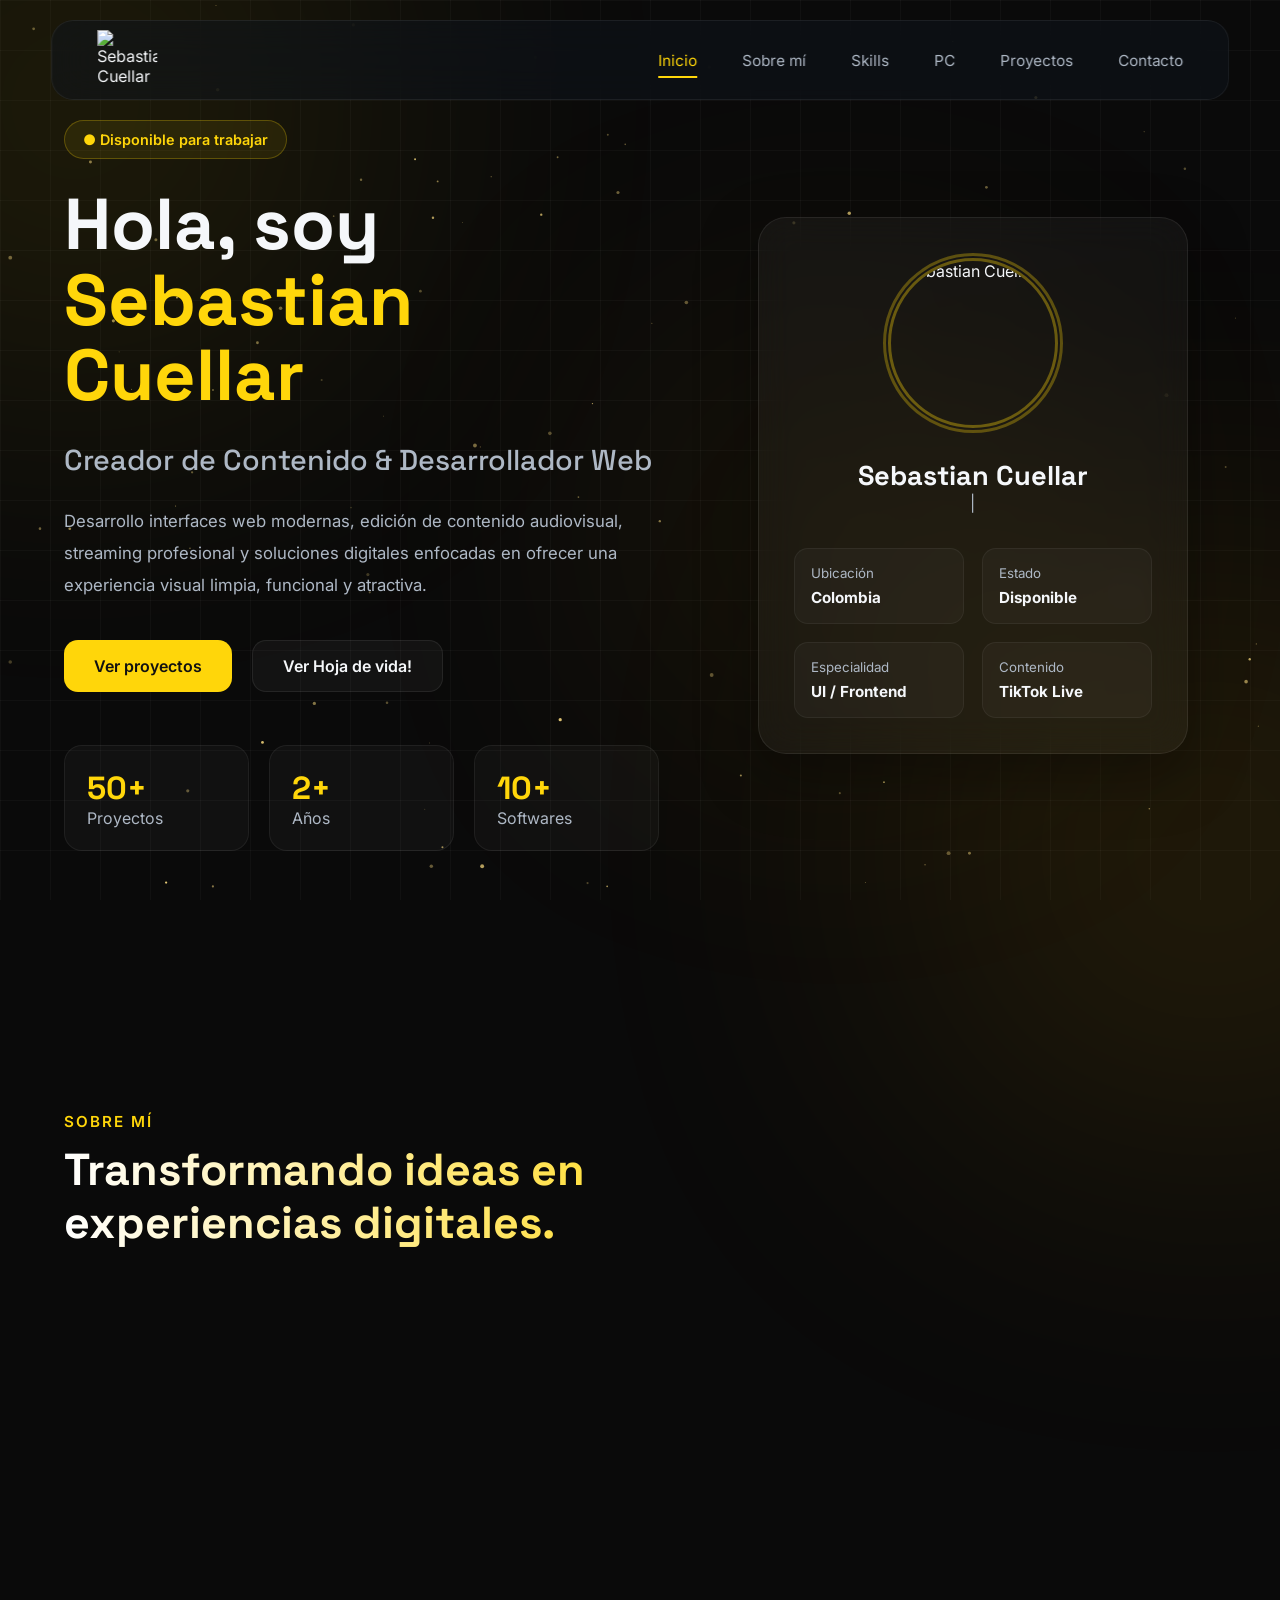
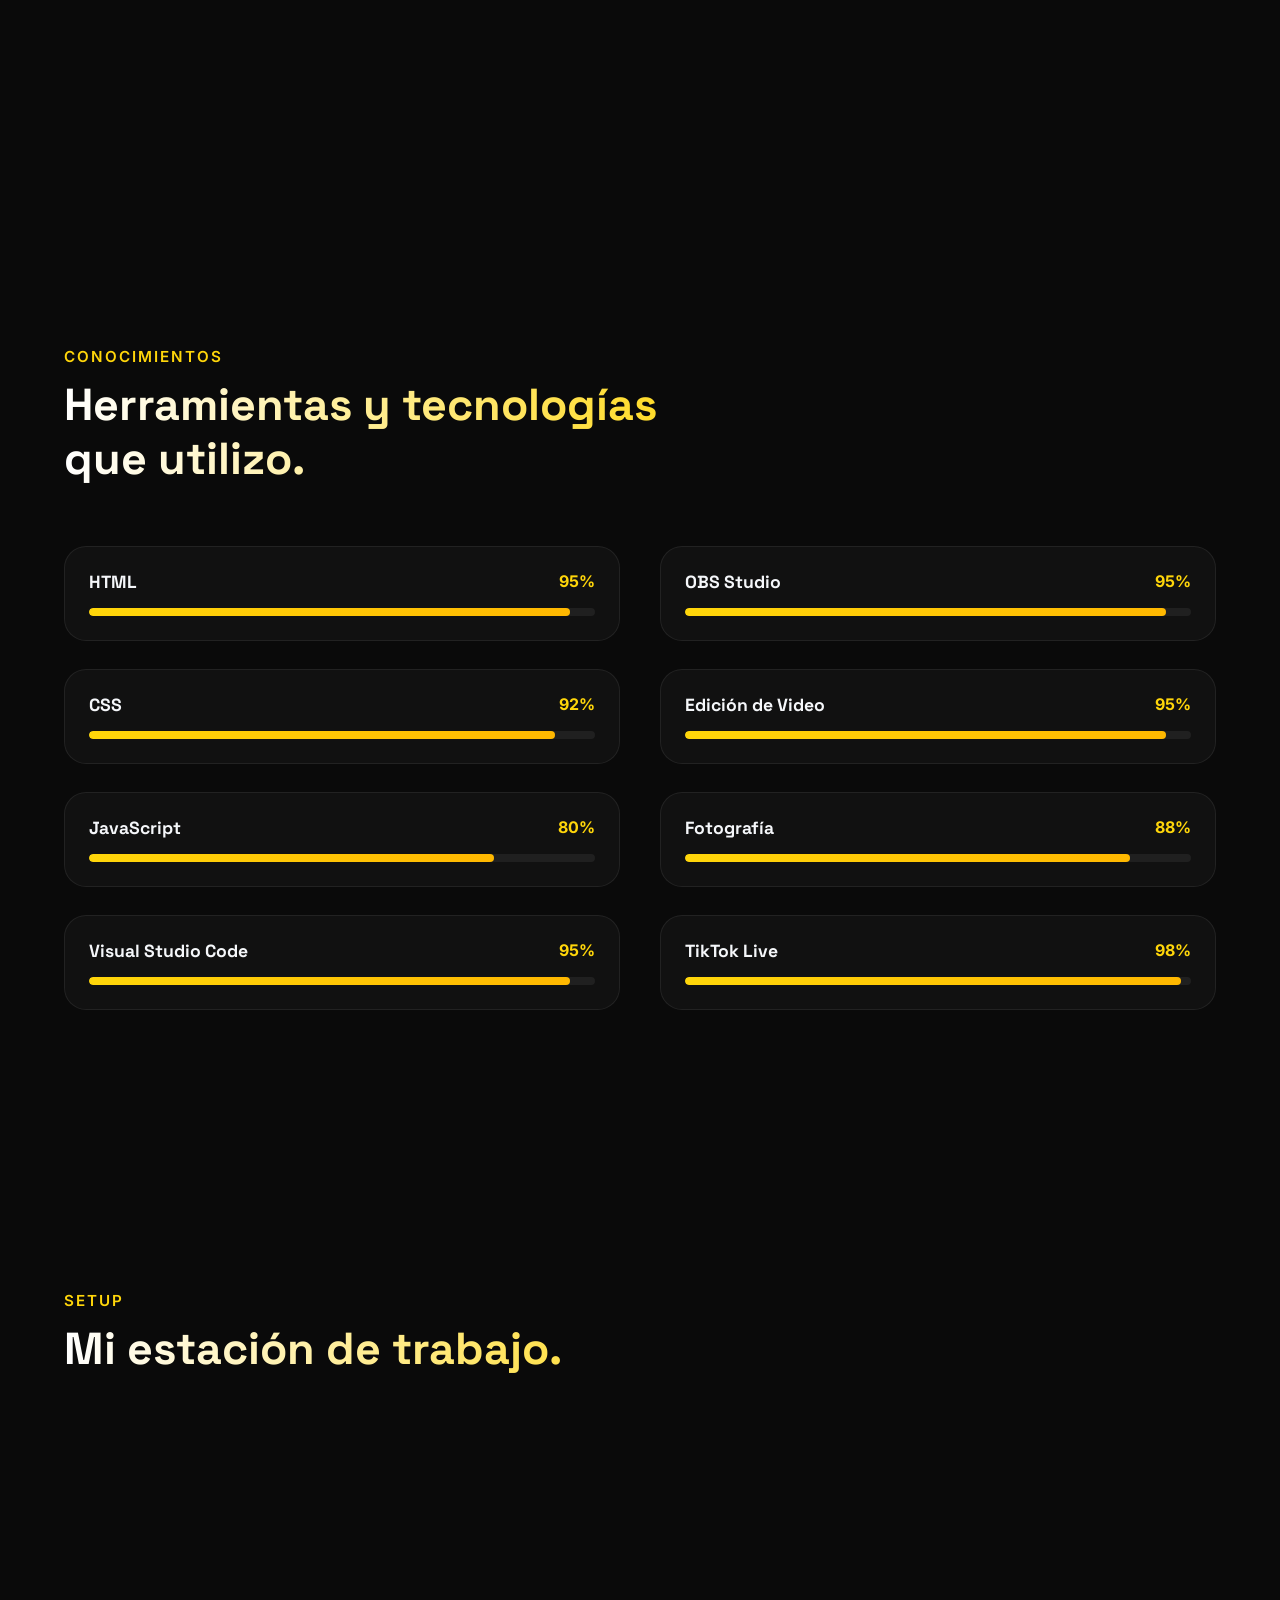
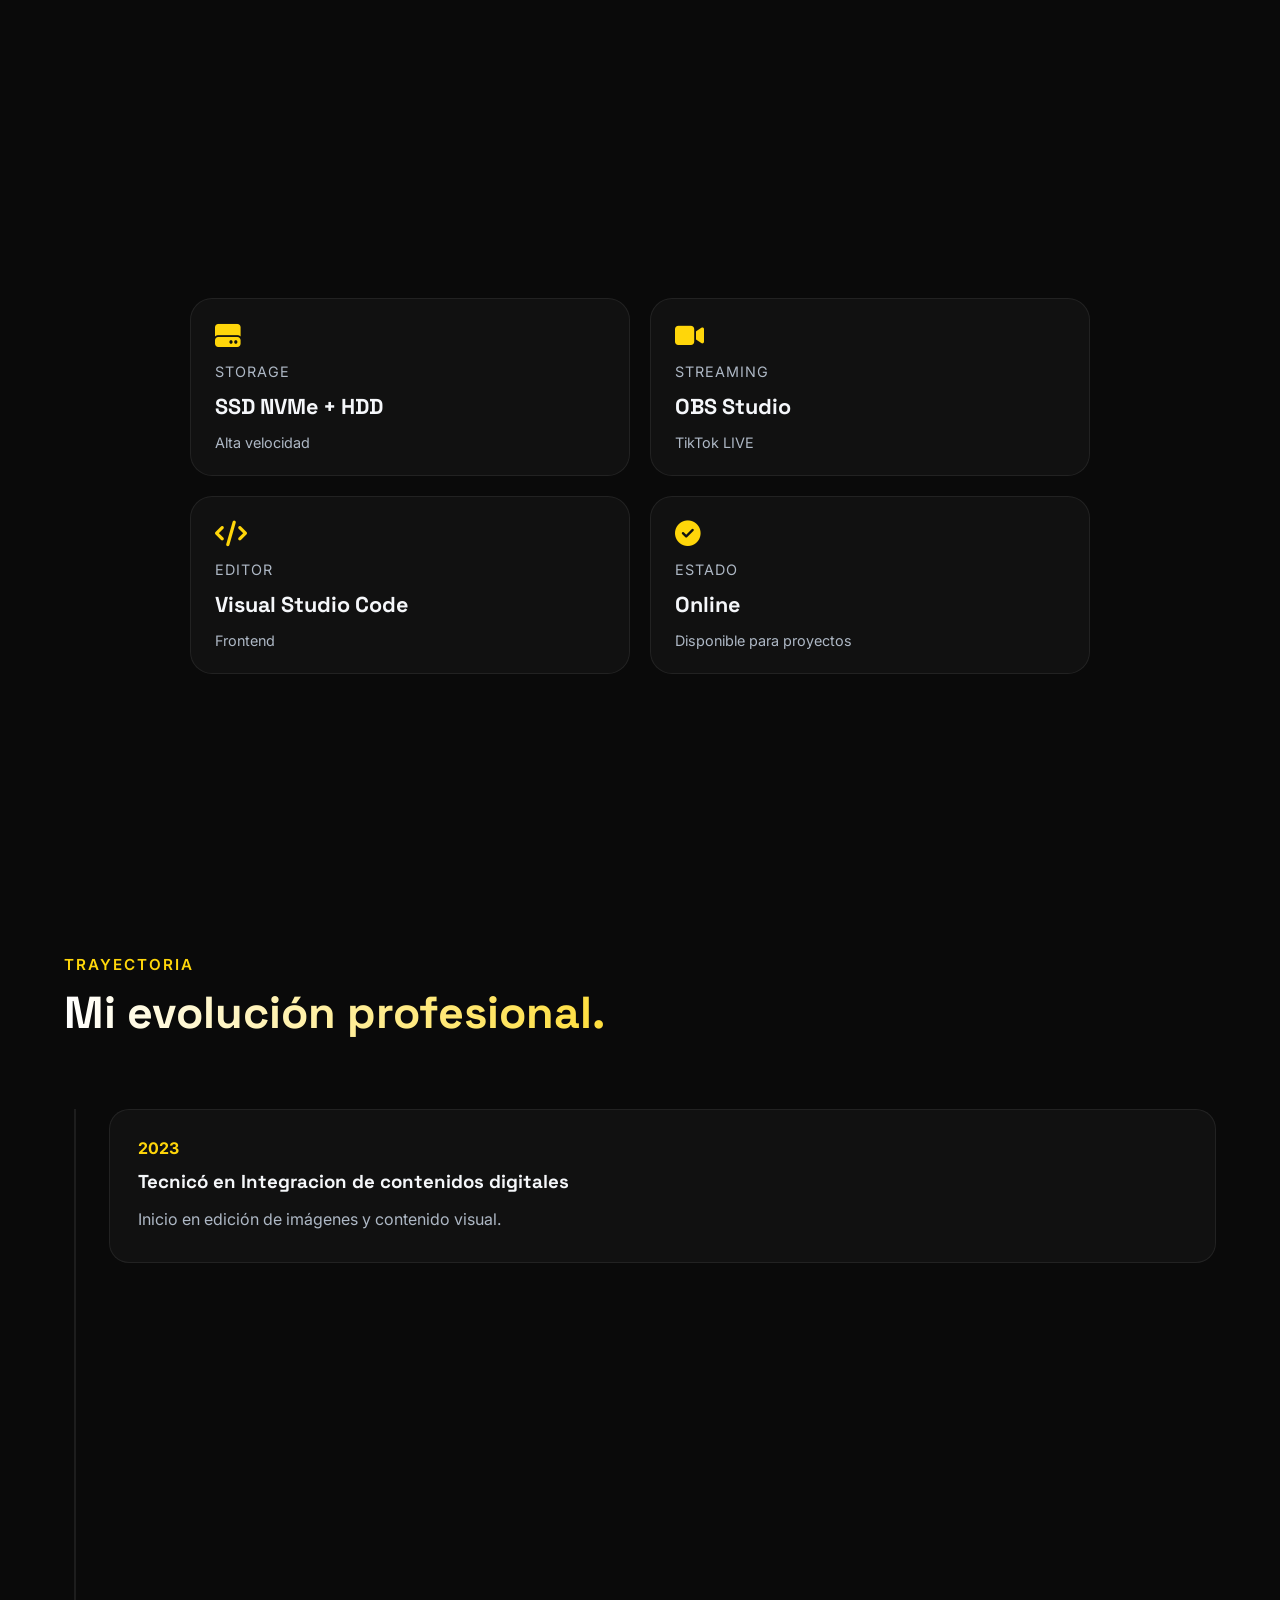
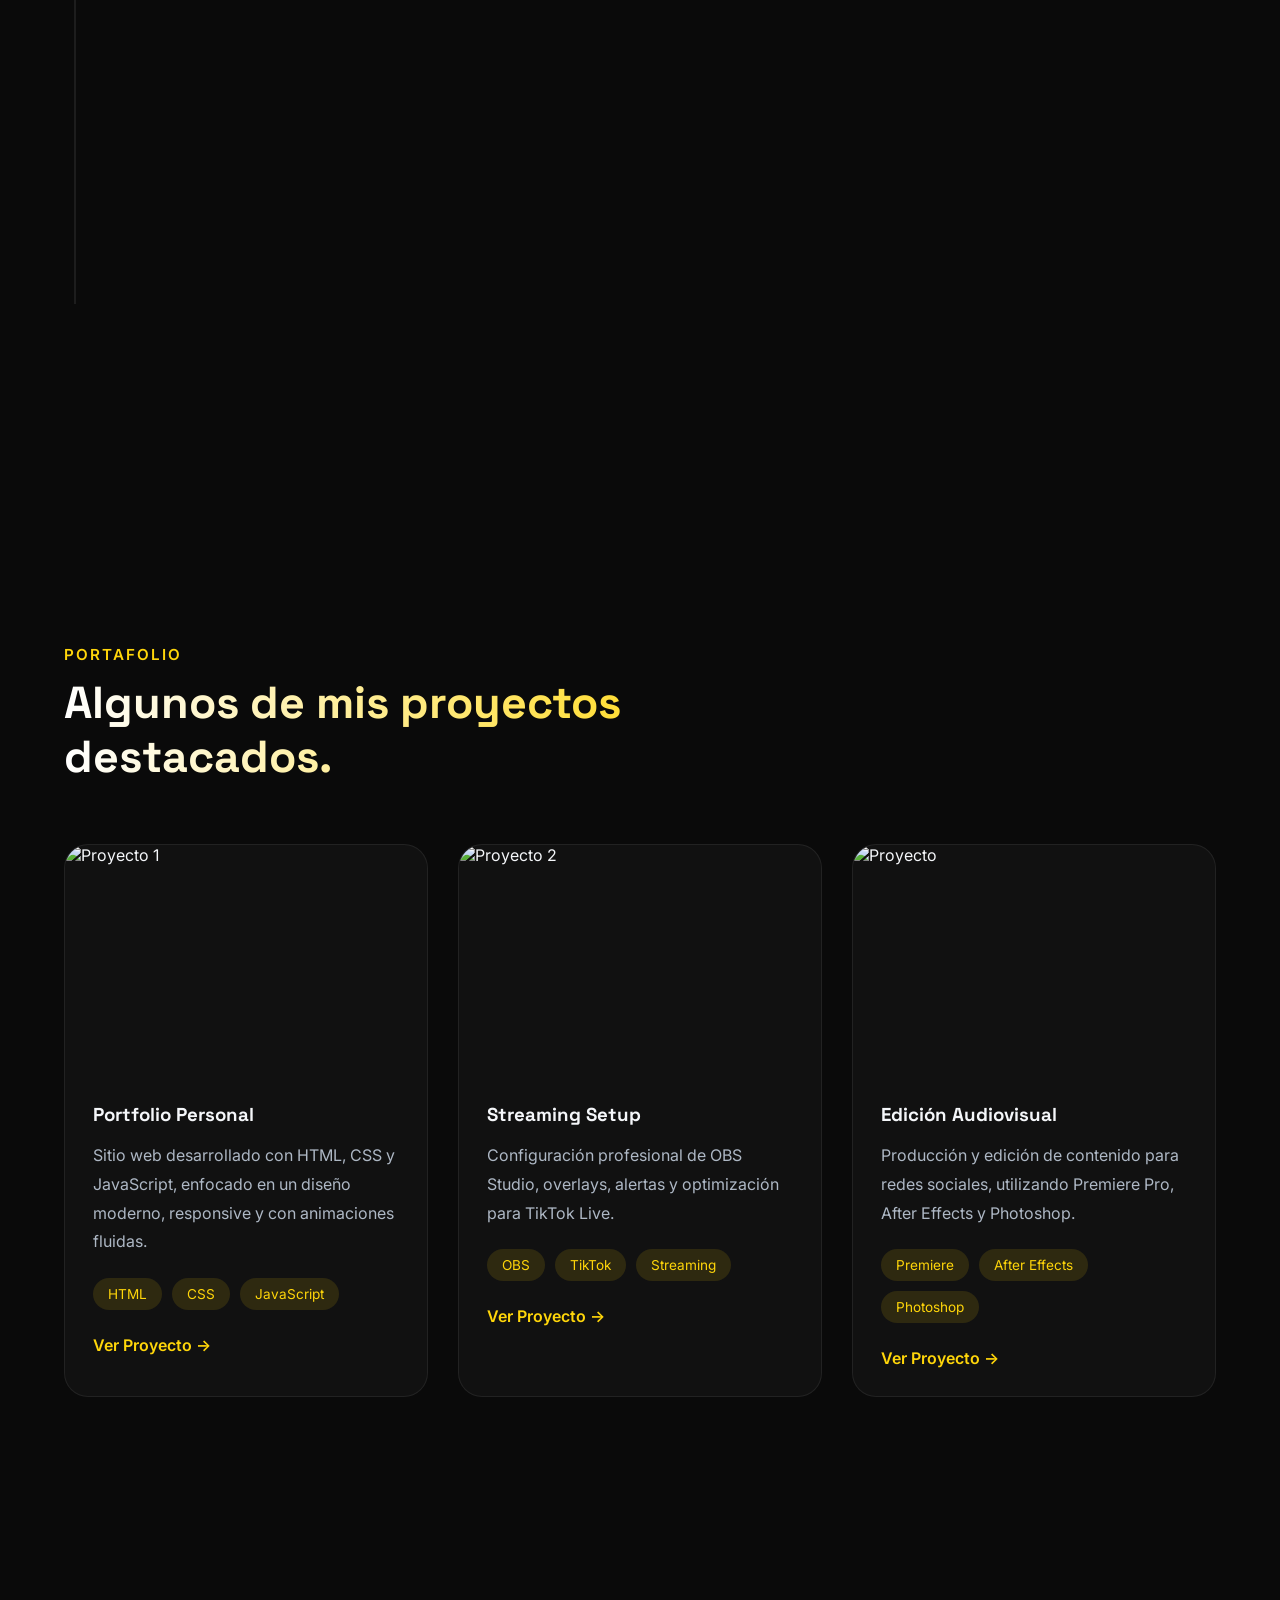
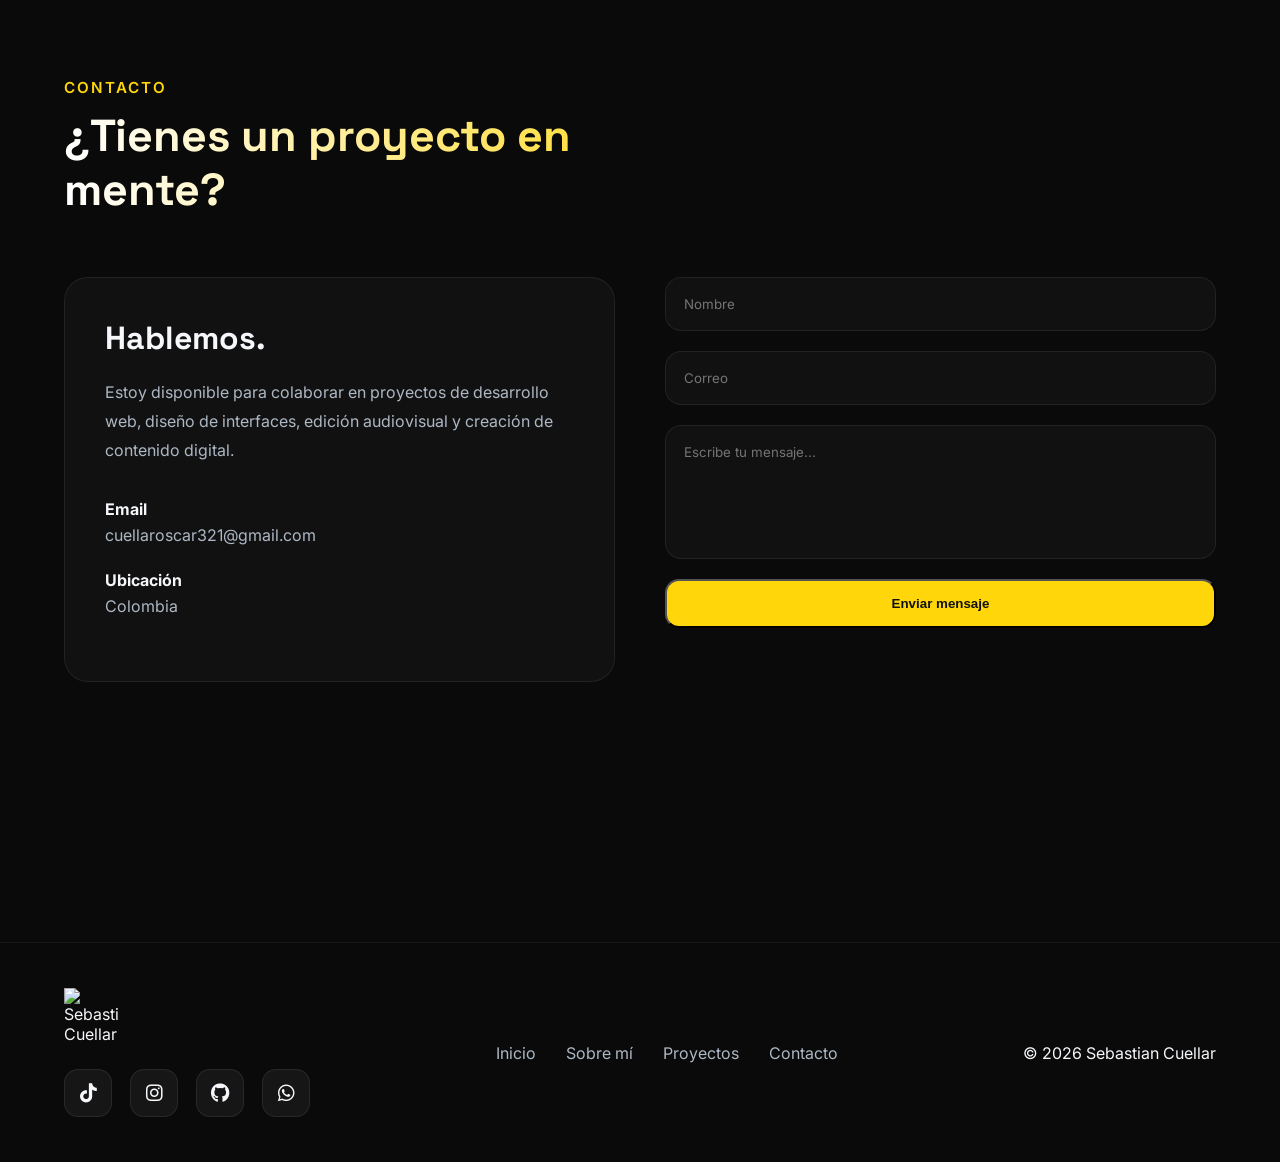
==== commit 8b941da9: "Update index.html" ====
--- a/index.html
+++ b/index.html
@@ -115,11 +115,11 @@
 
         <div class="hero-buttons">
 
-            <a href="galeria.html" class="btn btn-primary">
+            <a href="repositorio/galeria.html" class="btn btn-primary">
                 Ver proyectos
             </a>
 
-            <a href="assets/CV.pdf" class="btn btn-secondary" target="_blank">
+            <a href="HOJA%20DE%20VIDA%202026.pdf" class="btn btn-secondary" target="_blank">
                 Ver Hoja de vida!
             </a>
 
@@ -723,7 +723,7 @@
 
                 </div>
 
-                <a href="galeria.html" class="project-button">
+                <a href="repositorio/galeria.html" class="project-button">
                     Ver Proyecto →
                 </a>
 
@@ -763,7 +763,7 @@
 
                 </div>
 
-                <a href="galeria.html" class="project-button">
+                <a href="repositorio/galeria.html" class="project-button">
                     Ver Proyecto →
                 </a>
 
@@ -805,7 +805,7 @@
 
                 </div>
 
-                <a href="galeria.html" class="project-button">
+                <a href="repositorio/galeria.html" class="project-button">
                     Ver Proyecto →
                 </a>
 
@@ -973,4 +973,4 @@
 
 </body>
 
-</html>+</html>
